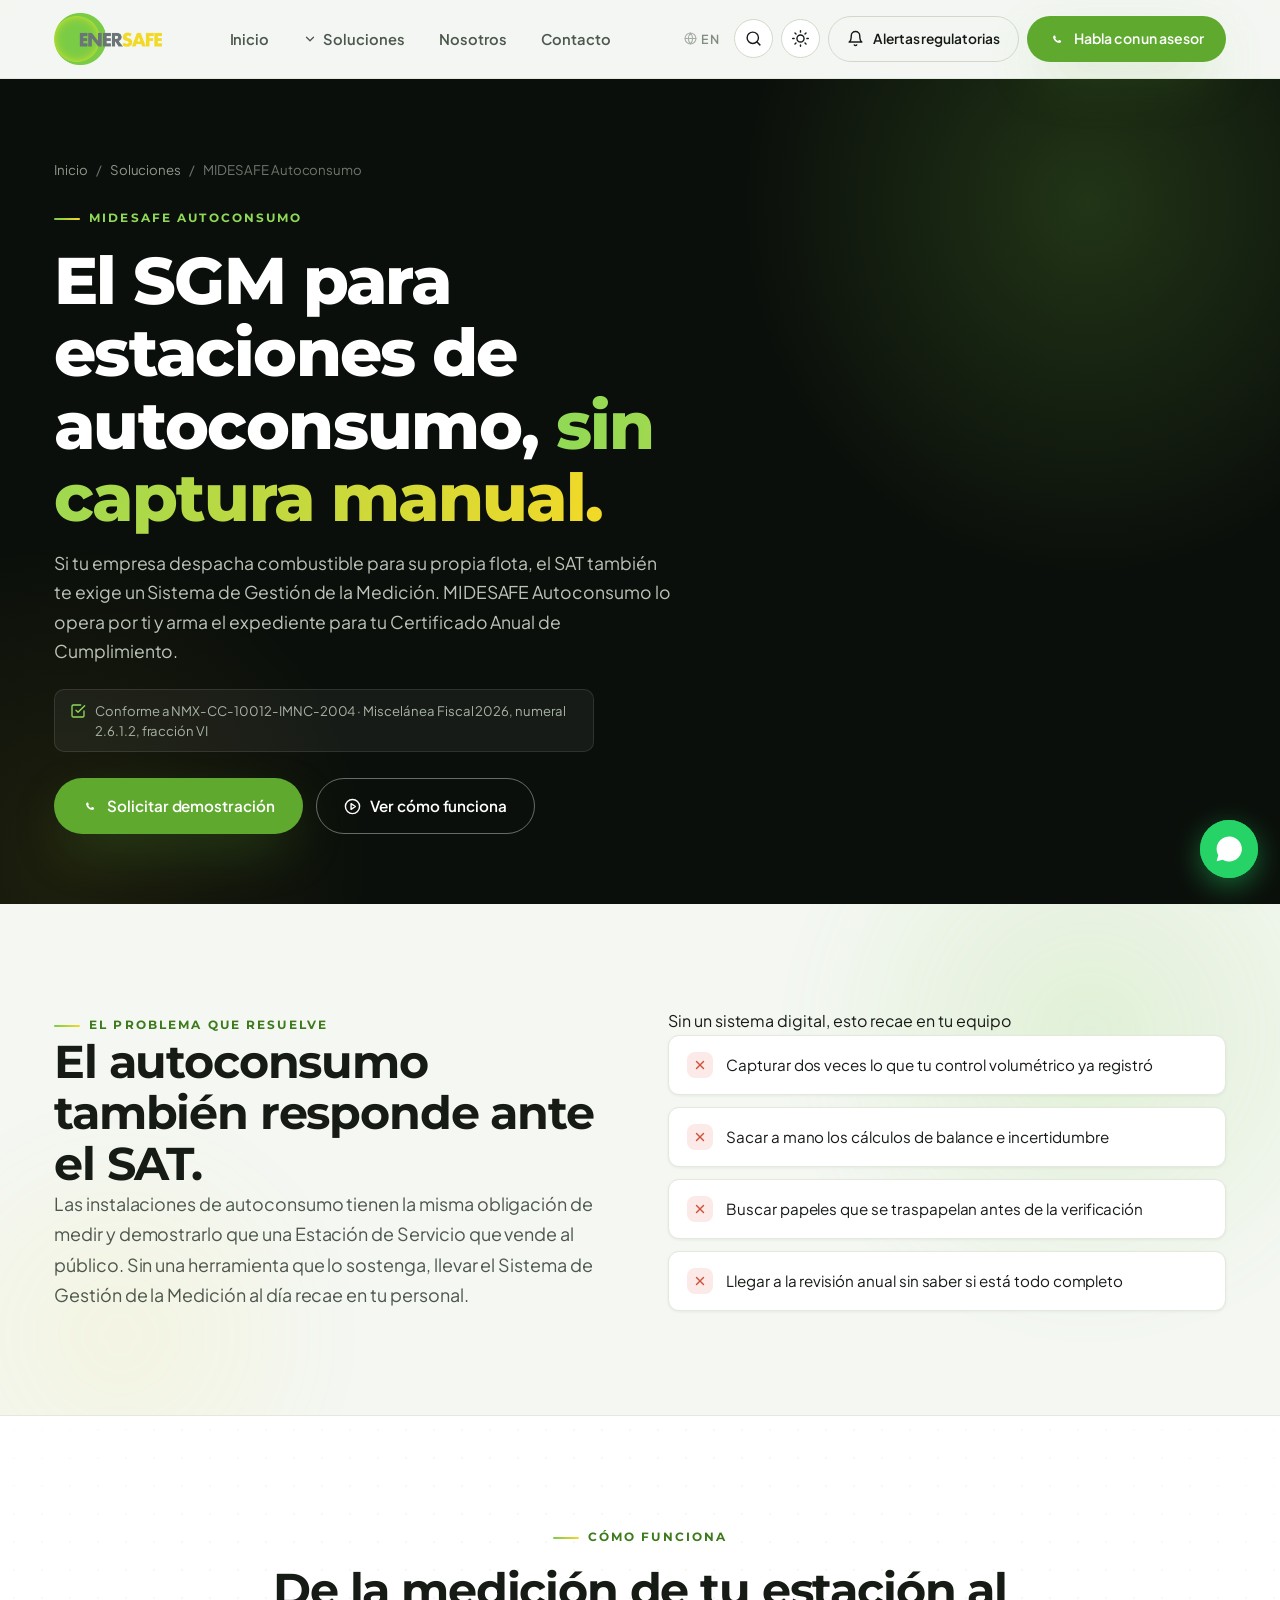
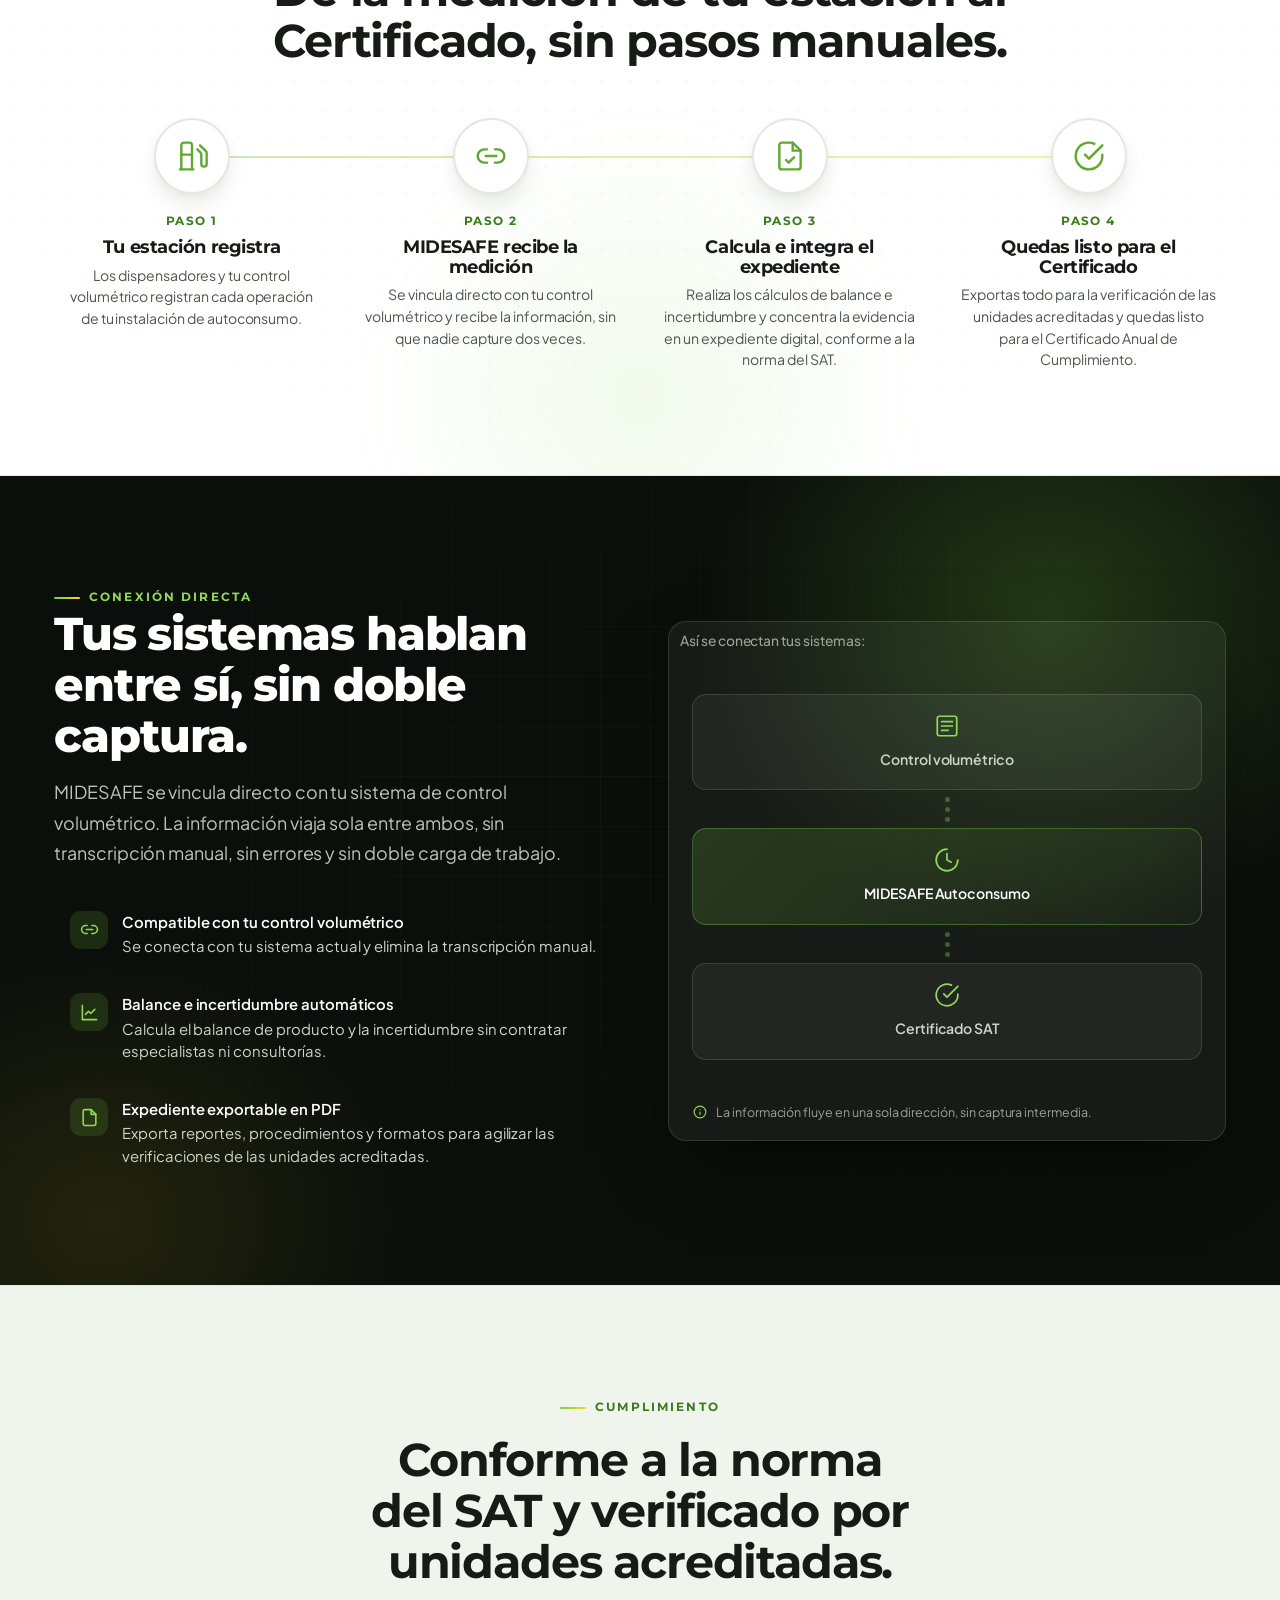
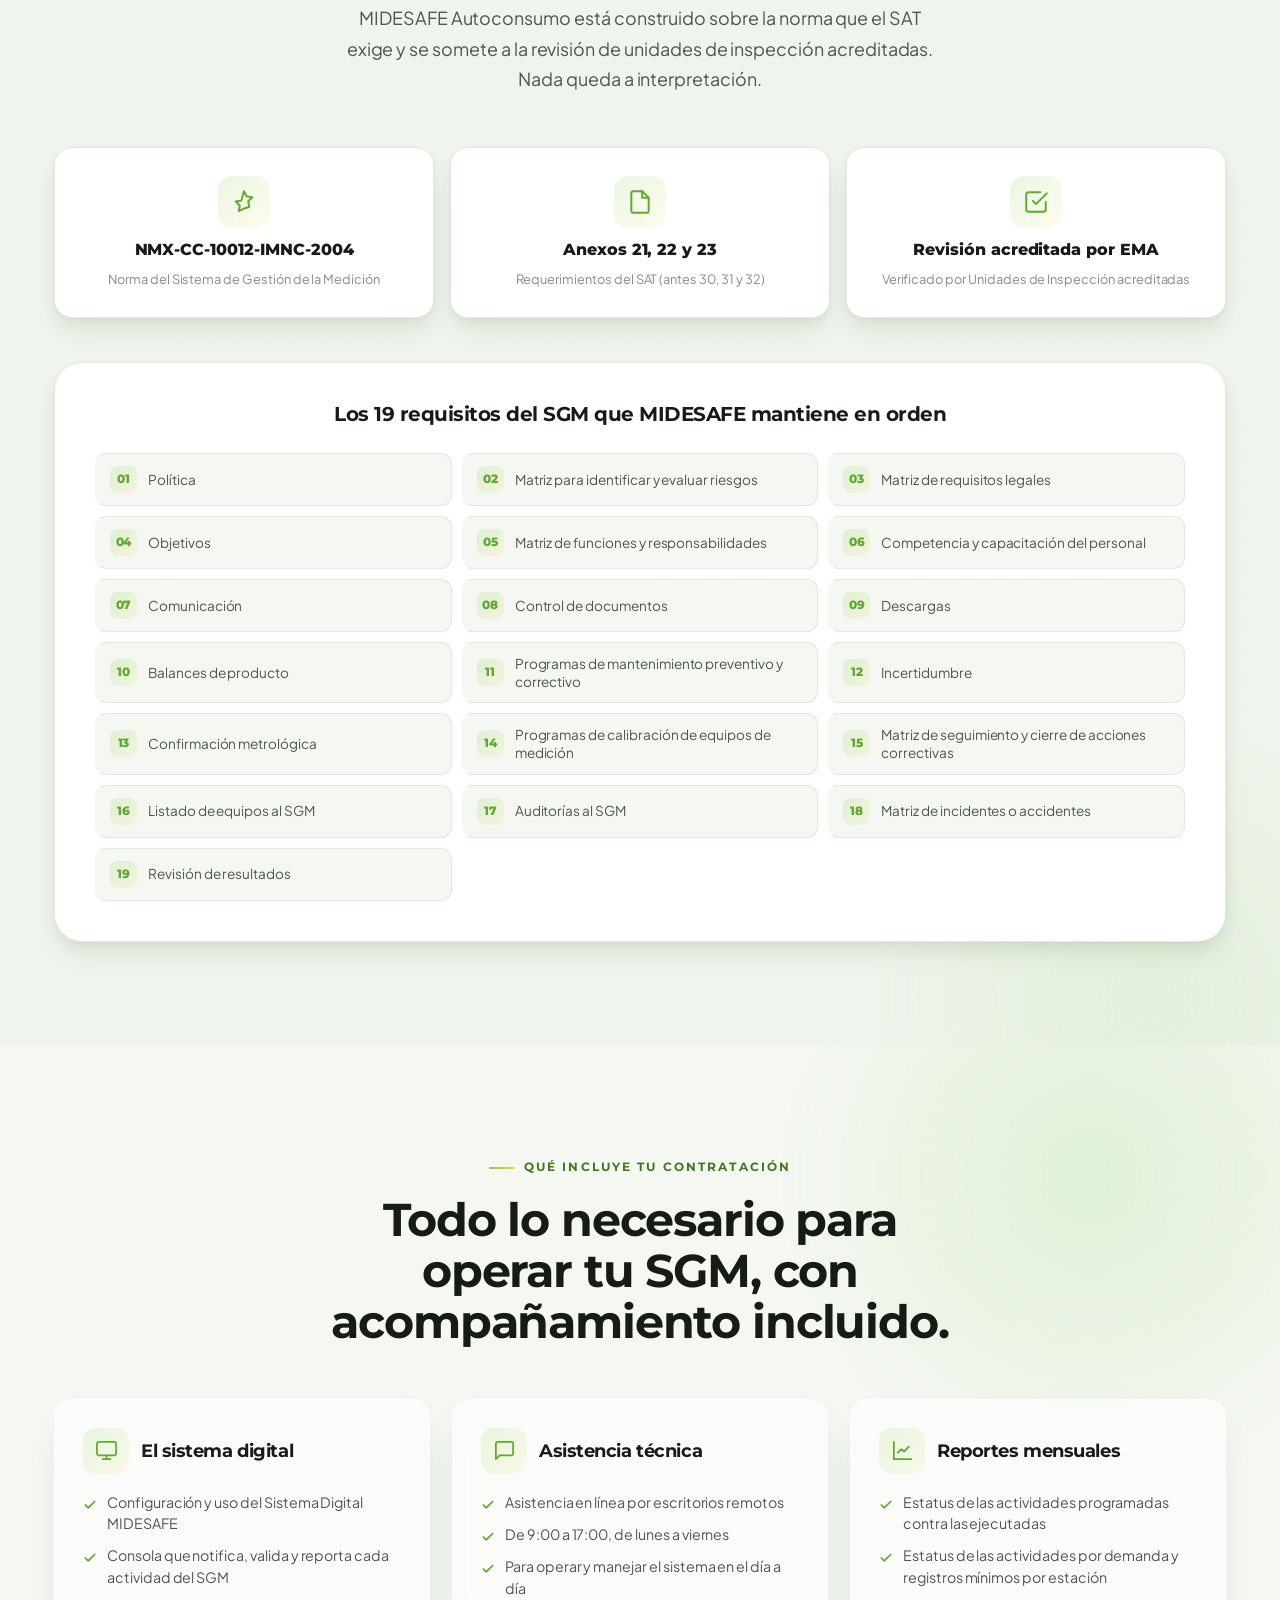
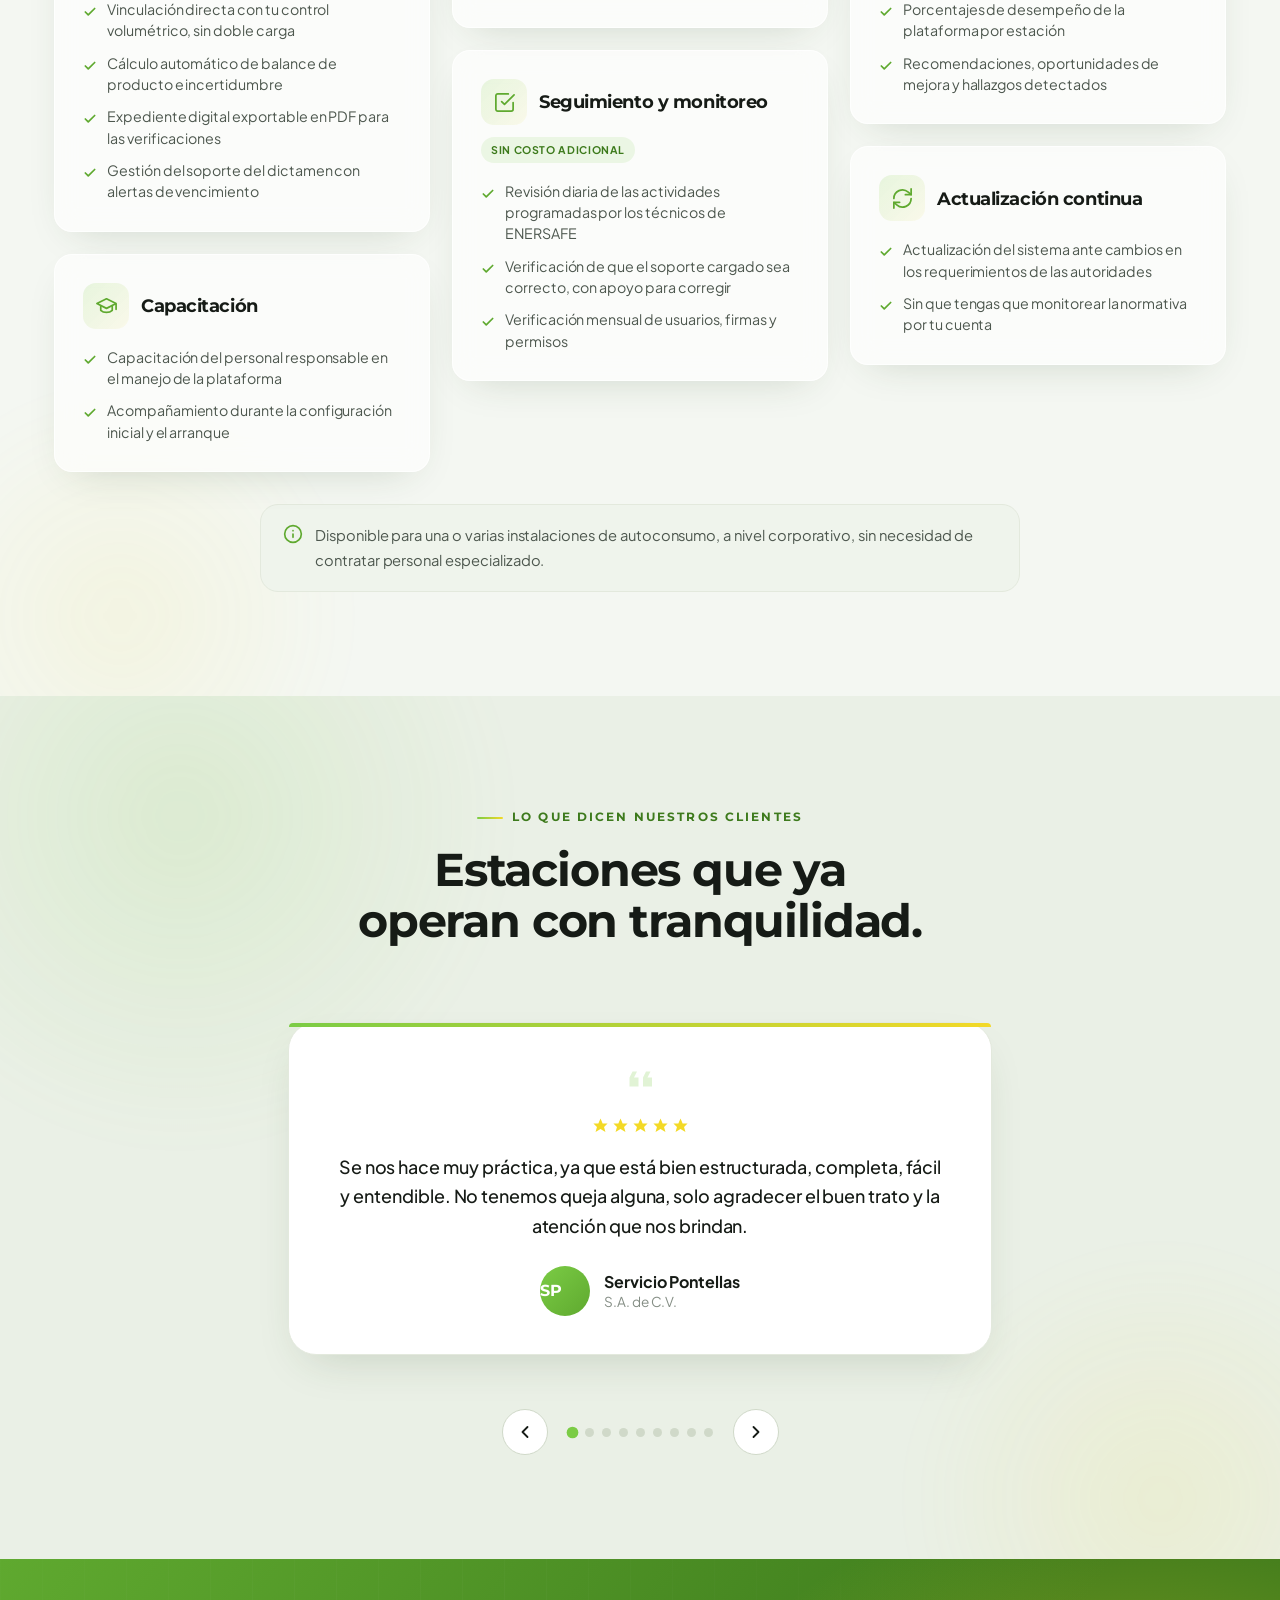
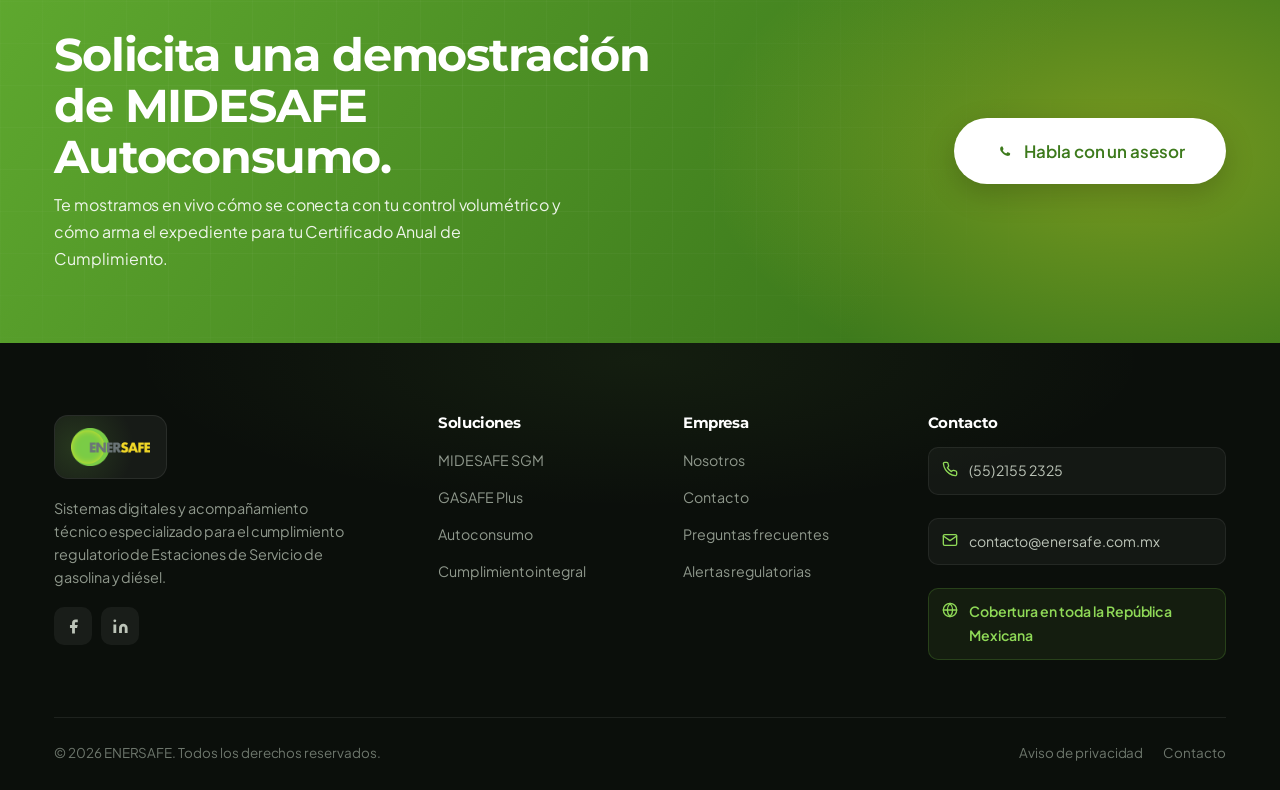
==== autoconsumo.html @ 81a832fa "Add files via upload" ====
<!DOCTYPE html>
<html lang="es">
<head>
<meta charset="UTF-8">
<meta name="viewport" content="width=device-width, initial-scale=1.0">
<title>MIDESAFE Autoconsumo — SGM para instalaciones de autoconsumo | ENERSAFE</title>
<meta name="description" content="MIDESAFE Autoconsumo es el Sistema de Gestión de la Medición para instalaciones de autoconsumo, conforme a NMX-CC-10012-IMNC-2004 y a la Miscelánea Fiscal 2026, numeral 2.6.1.2, fracción VI. Se conecta con tu control volumétrico y arma el expediente para tu Certificado Anual de Cumplimiento.">
<link rel="canonical" href="https://enersafe.com.mx/autoconsumo.html">
<link rel="icon" href="favicon.png" type="image/png">
<meta property="og:type" content="website">
<meta property="og:url" content="https://enersafe.com.mx/autoconsumo.html">
<meta property="og:title" content="MIDESAFE Autoconsumo — SGM para instalaciones de autoconsumo | ENERSAFE">
<meta property="og:description" content="Sistema de Gestión de la Medición para instalaciones de autoconsumo conforme a NMX-CC-10012-IMNC-2004 y Miscelánea Fiscal 2026, numeral 2.6.1.2, fracción VI.">
<meta property="og:image" content="https://enersafe.com.mx/assets/og/enersafe-og.jpg">
<meta property="og:image:width" content="1200">
<meta property="og:image:height" content="630">
<meta property="og:locale" content="es_MX">
<meta property="og:site_name" content="ENERSAFE">
<meta name="twitter:card" content="summary_large_image">
<meta name="twitter:title" content="MIDESAFE Autoconsumo — SGM para instalaciones de autoconsumo | ENERSAFE">
<meta name="twitter:description" content="Sistema de Gestión de la Medición para instalaciones de autoconsumo conforme a NMX-CC-10012-IMNC-2004 y Miscelánea Fiscal 2026, numeral 2.6.1.2, fracción VI.">
<meta name="twitter:image" content="https://enersafe.com.mx/assets/og/enersafe-og.jpg">
<script type="application/ld+json">
{"@context":"https://schema.org","@graph":[{"@type":"Organization","@id":"https://enersafe.com.mx/#organization","name":"ENERSAFE","url":"https://enersafe.com.mx"},{"@type":"WebPage","@id":"https://enersafe.com.mx/autoconsumo.html","url":"https://enersafe.com.mx/autoconsumo.html","name":"MIDESAFE Autoconsumo — SGM para instalaciones de autoconsumo | ENERSAFE","isPartOf":{"@id":"https://enersafe.com.mx/#website"}}]}
</script>

<link rel="preconnect" href="https://fonts.googleapis.com">
<link rel="preconnect" href="https://fonts.gstatic.com" crossorigin>
<link href="https://fonts.googleapis.com/css2?family=Plus+Jakarta+Sans:wght@400;500;600;700;800&family=Montserrat:wght@600;700;800&display=swap" rel="stylesheet">
<link rel="stylesheet" href="css/styles.css">
</head>
<body>

<div class="scroll-progress" id="scrollProgress"></div>
<header id="siteHeader">
  <nav class="nav">
    <a href="index.html" class="brand" aria-label="ENERSAFE inicio"><img src="assets/enersafe-logo.png" alt="ENERSAFE"></a>

    <div class="nav-links">
      <a href="index.html" data-es="Inicio" data-en="Home">Inicio</a>

      <div class="nav-drop" id="navDrop">
        <button onclick="toggleDrop(event)" data-es="Soluciones" data-en="Solutions">Soluciones
          <svg viewBox="0 0 24 24" fill="none" stroke="currentColor" stroke-width="2.2" stroke-linecap="round" stroke-linejoin="round"><polyline points="6 9 12 15 18 9"/></svg>
        </button>
        <div class="drop-menu">
          <a class="drop-item" href="midesafe-sgm.html">
            <span class="di-ic"><svg viewBox="0 0 24 24" fill="none" stroke="currentColor" stroke-width="2" stroke-linecap="round" stroke-linejoin="round"><path d="M3 3v18h18"/><path d="M18.7 8l-5.1 5.2-2.8-2.7L7 14.3"/></svg></span>
            <span class="di-tx"><span class="di-t">MIDESAFE SGM</span><span class="di-d" data-es="Sistema de Gestión de la Medición · SAT" data-en="Measurement Management System · SAT">Sistema de Gestión de la Medición · SAT</span></span>
          </a>
          <a class="drop-item" href="gasafe-plus.html">
            <span class="di-ic"><svg viewBox="0 0 24 24" fill="none" stroke="currentColor" stroke-width="2" stroke-linecap="round" stroke-linejoin="round"><path d="M12 2l8 4v6c0 5-3.5 8-8 10-4.5-2-8-5-8-10V6l8-4z"/><path d="M9 12l2 2 4-4"/></svg></span>
            <span class="di-tx"><span class="di-t">GASAFE Plus</span><span class="di-d" data-es="SASISOPA y NOM-005 · ASEA" data-en="SASISOPA & NOM-005 · ASEA">SASISOPA y NOM-005 · ASEA</span></span>
          </a>
          <a class="drop-item" href="autoconsumo.html">
            <span class="di-ic"><svg viewBox="0 0 24 24" fill="none" stroke="currentColor" stroke-width="2" stroke-linecap="round" stroke-linejoin="round"><path d="M14 16V4a2 2 0 0 0-2-2H4a2 2 0 0 0-2 2v11a1 1 0 0 0 1 1h2"/><path d="M14 9h4l4 4v3a1 1 0 0 1-1 1h-1"/><circle cx="7.5" cy="17.5" r="2.5"/><circle cx="17.5" cy="17.5" r="2.5"/></svg></span>
            <span class="di-tx"><span class="di-t" data-es="Autoconsumo" data-en="Self-consumption">Autoconsumo</span><span class="di-d" data-es="Gestión de la medición para autoconsumo" data-en="Measurement management for self-consumption">Gestión de la medición para autoconsumo</span></span>
          </a>
          <div class="drop-sep"></div>
          <a class="drop-item" href="servicios.html">
            <span class="di-ic"><svg viewBox="0 0 24 24" fill="none" stroke="currentColor" stroke-width="2" stroke-linecap="round" stroke-linejoin="round"><path d="M14 2H6a2 2 0 0 0-2 2v16a2 2 0 0 0 2 2h12a2 2 0 0 0 2-2V8z"/><polyline points="14 2 14 8 20 8"/><line x1="9" y1="15" x2="15" y2="15"/></svg></span>
            <span class="di-tx"><span class="di-t" data-es="Cumplimiento integral" data-en="Full compliance">Cumplimiento integral</span><span class="di-d" data-es="Auditorías, registros, licencias y trámites" data-en="Audits, registrations, licenses & filings">Auditorías, registros, licencias y trámites</span></span>
          </a>
        </div>
      </div>

      <a href="nosotros.html" data-es="Nosotros" data-en="About">Nosotros</a>
      <a href="contacto.html" data-es="Contacto" data-en="Contact">Contacto</a>
    </div>

    <div class="nav-tools">
      <button class="lang-link" onclick="toggleLang()" aria-label="Language / Idioma"><svg viewBox="0 0 24 24" fill="none" stroke="currentColor" stroke-width="2" stroke-linecap="round" stroke-linejoin="round"><circle cx="12" cy="12" r="10"/><line x1="2" y1="12" x2="22" y2="12"/><path d="M12 2a15.3 15.3 0 0 1 4 10 15.3 15.3 0 0 1-4 10 15.3 15.3 0 0 1-4-10 15.3 15.3 0 0 1 4-10z"/></svg><span class="lang-code">EN</span></button>
      <button class="icon-btn" onclick="openSearch()" aria-label="Buscar">
        <svg viewBox="0 0 24 24" fill="none" stroke="currentColor" stroke-width="2" stroke-linecap="round" stroke-linejoin="round"><circle cx="11" cy="11" r="8"/><line x1="21" y1="21" x2="16.65" y2="16.65"/></svg>
      </button>
      <button class="icon-btn" onclick="toggleTheme()" aria-label="Tema">
        <svg class="ic-sun" viewBox="0 0 24 24" fill="none" stroke="currentColor" stroke-width="2" stroke-linecap="round" stroke-linejoin="round"><circle cx="12" cy="12" r="5"/><line x1="12" y1="1" x2="12" y2="3"/><line x1="12" y1="21" x2="12" y2="23"/><line x1="4.22" y1="4.22" x2="5.64" y2="5.64"/><line x1="18.36" y1="18.36" x2="19.78" y2="19.78"/><line x1="1" y1="12" x2="3" y2="12"/><line x1="21" y1="12" x2="23" y2="12"/><line x1="4.22" y1="19.78" x2="5.64" y2="18.36"/><line x1="18.36" y1="5.64" x2="19.78" y2="4.22"/></svg>
        <svg class="ic-moon" style="display:none" viewBox="0 0 24 24" fill="none" stroke="currentColor" stroke-width="2" stroke-linecap="round" stroke-linejoin="round"><path d="M21 12.79A9 9 0 1 1 11.21 3 7 7 0 0 0 21 12.79z"/></svg>
      </button>
      <a href="#alertas" class="btn btn-secondary nav-alerts" data-es="Alertas regulatorias" data-en="Regulatory alerts"><svg viewBox="0 0 24 24" fill="none" stroke="currentColor" stroke-width="2" stroke-linecap="round" stroke-linejoin="round"><path d="M18 8A6 6 0 0 0 6 8c0 7-3 9-3 9h18s-3-2-3-9"/><path d="M13.73 21a2 2 0 0 1-3.46 0"/></svg> Alertas regulatorias</a>
      <a href="https://wa.me/525610360614" target="_blank" rel="noopener" class="btn btn-primary nav-cta" data-es="Habla con un asesor" data-en="Talk to an advisor"><svg viewBox="0 0 24 24" fill="currentColor" style="width:16px;height:16px"><path d="M17.5 14.4c-.3-.1-1.7-.8-2-.9-.3-.1-.5-.1-.7.1-.2.3-.7.9-.9 1.1-.2.2-.3.2-.6.1-.3-.1-1.2-.5-2.3-1.4-.9-.8-1.4-1.7-1.6-2-.2-.3 0-.5.1-.6.1-.1.3-.3.4-.5.1-.2.2-.3.3-.5.1-.2 0-.4 0-.5-.1-.1-.7-1.6-.9-2.2-.2-.6-.5-.5-.7-.5h-.6c-.2 0-.5.1-.8.4-.3.3-1 1-1 2.5s1.1 2.9 1.2 3.1c.1.2 2.1 3.2 5.1 4.5.7.3 1.3.5 1.7.6.7.2 1.4.2 1.9.1.6-.1 1.7-.7 1.9-1.4.2-.7.2-1.3.2-1.4-.1-.1-.3-.2-.6-.3z"/></svg> Habla con un asesor</a>
      <button class="nav-toggle" onclick="toggleMobileNav()" aria-label="Menú"><span></span><span></span><span></span></button>
    </div>
  </nav>

  <div class="mobile-nav">
    <a href="index.html" data-es="Inicio" data-en="Home">Inicio</a>
    <a href="midesafe-sgm.html" class="sub">MIDESAFE SGM</a>
    <a href="gasafe-plus.html" class="sub">GASAFE Plus</a>
    <a href="autoconsumo.html" class="sub" data-es="Autoconsumo" data-en="Self-consumption">Autoconsumo</a>
    <a href="servicios.html" class="sub" data-es="Cumplimiento integral" data-en="Full compliance">Cumplimiento integral</a>
    <a href="nosotros.html" data-es="Nosotros" data-en="About">Nosotros</a>
    <a href="contacto.html" data-es="Contacto" data-en="Contact">Contacto</a>
    <a href="https://wa.me/525610360614" target="_blank" rel="noopener" data-es="Habla con un asesor" data-en="Talk to an advisor">Habla con un asesor</a>
  </div>
</header>

<div class="search-overlay" id="searchOverlay">
  <div class="search-box">
    <div class="search-input-row">
      <svg viewBox="0 0 24 24" fill="none" stroke="currentColor" stroke-width="2" stroke-linecap="round" stroke-linejoin="round"><circle cx="11" cy="11" r="8"/><line x1="21" y1="21" x2="16.65" y2="16.65"/></svg>
      <input type="text" id="searchInput" placeholder="Buscar ASEA, SAT, SASISOPA, dictamen, COA..." autocomplete="off">
      <button class="search-close" onclick="closeSearch()" aria-label="Cerrar">&times;</button>
    </div>
    <div class="search-results" id="searchResults"></div>
  </div>
</div>



<!-- ============================ ENCABEZADO DE PÁGINA ============================ -->
<section class="page-hero">
  <div class="ph-mesh"></div>
  <div class="wrap">
    <div class="crumbs">
      <a href="index.html" data-es="Inicio" data-en="Home">Inicio</a> <span>/</span>
      <a href="servicios.html" data-es="Soluciones" data-en="Solutions">Soluciones</a> <span>/</span>
      <span>MIDESAFE Autoconsumo</span>
    </div>
    <span class="eyebrow light">MIDESAFE Autoconsumo</span>
    <h1 data-es="El SGM para estaciones de autoconsumo, <span class='hl'>sin captura manual.</span>" data-en="The SGM for self-consumption stations, <span class='hl'>without manual entry.</span>">El SGM para estaciones de autoconsumo, <span class="hl">sin captura manual.</span></h1>
    <p data-es="Si tu empresa despacha combustible para su propia flota, el SAT también te exige un Sistema de Gestión de la Medición. MIDESAFE Autoconsumo lo opera por ti y arma el expediente para tu Certificado Anual de Cumplimiento." data-en="If your company dispenses fuel for its own fleet, the SAT also requires a Measurement Management System. MIDESAFE Autoconsumo runs it for you and builds the file for your Annual Compliance Certificate.">Si tu empresa despacha combustible para su propia flota, el SAT también te exige un Sistema de Gestión de la Medición. MIDESAFE Autoconsumo lo opera por ti y arma el expediente para tu Certificado Anual de Cumplimiento.</p>
    <div class="ph-norm"><svg viewBox="0 0 24 24" fill="none" stroke="currentColor" stroke-width="2" stroke-linecap="round" stroke-linejoin="round"><path d="M9 11l3 3L22 4"/><path d="M21 12v7a2 2 0 0 1-2 2H5a2 2 0 0 1-2-2V5a2 2 0 0 1 2-2h11"/></svg> <span data-es="Conforme a NMX-CC-10012-IMNC-2004 · Miscelánea Fiscal 2026, numeral 2.6.1.2, fracción VI" data-en="Compliant with NMX-CC-10012-IMNC-2004 · 2026 Tax Miscellany, item 2.6.1.2, section VI">Conforme a NMX-CC-10012-IMNC-2004 · Miscelánea Fiscal 2026, numeral 2.6.1.2, fracción VI</span></div>
    <div class="ph-actions">
      <a href="https://wa.me/525610360614" target="_blank" rel="noopener" class="btn btn-primary" data-es="Solicitar demostración" data-en="Request a demo"><svg viewBox="0 0 24 24" fill="currentColor" style="width:16px;height:16px"><path d="M17.5 14.4c-.3-.1-1.7-.8-2-.9-.3-.1-.5-.1-.7.1-.2.3-.7.9-.9 1.1-.2.2-.3.2-.6.1-.3-.1-1.2-.5-2.3-1.4-.9-.8-1.4-1.7-1.6-2-.2-.3 0-.5.1-.6.1-.1.3-.3.4-.5.1-.2.2-.3.3-.5.1-.2 0-.4 0-.5-.1-.1-.7-1.6-.9-2.2-.2-.6-.5-.5-.7-.5h-.6c-.2 0-.5.1-.8.4-.3.3-1 1-1 2.5s1.1 2.9 1.2 3.1c.1.2 2.1 3.2 5.1 4.5.7.3 1.3.5 1.7.6.7.2 1.4.2 1.9.1.6-.1 1.7-.7 1.9-1.4.2-.7.2-1.3.2-1.4-.1-.1-.3-.2-.6-.3z"/></svg> Solicitar demostración</a>
      <a href="#como" class="btn btn-secondary" data-es="Ver cómo funciona" data-en="See how it works"><svg viewBox="0 0 24 24" fill="none" stroke="currentColor" stroke-width="2" stroke-linecap="round" stroke-linejoin="round"><circle cx="12" cy="12" r="10"/><polygon points="10 8 16 12 10 16 10 8"/></svg> Ver cómo funciona</a>
    </div>
  </div>
</section>

<!-- ============================ EL PROBLEMA QUE RESUELVE ============================ -->
<section class="section sols">
  <div class="wrap">
    <div class="prob-layout">
      <div class="reveal-l">
        <span class="eyebrow" data-es="El problema que resuelve" data-en="The problem it solves">El problema que resuelve</span>
        <h2 data-es="El autoconsumo también responde ante el SAT." data-en="Self-consumption also answers to the SAT.">El autoconsumo también responde ante el SAT.</h2>
        <p class="lead" data-es="Las instalaciones de autoconsumo tienen la misma obligación de medir y demostrarlo que una Estación de Servicio que vende al público. Sin una herramienta que lo sostenga, llevar el Sistema de Gestión de la Medición al día recae en tu personal." data-en="Self-consumption facilities have the same obligation to measure and prove it as a station selling to the public. Without a tool to sustain it, keeping the Measurement Management System up to date falls on your staff.">Las instalaciones de autoconsumo tienen la misma obligación de medir y demostrarlo que una Estación de Servicio que vende al público. Sin una herramienta que lo sostenga, llevar el Sistema de Gestión de la Medición al día recae en tu personal.</p>
      </div>
      <div class="reveal-r" data-delay="1">
        <span class="prob-label" data-es="Sin un sistema digital, esto recae en tu equipo" data-en="Without a digital system, this falls on your team">Sin un sistema digital, esto recae en tu equipo</span>
        <div class="prob-list">
          <div class="prob-item"><span class="pi-x"><svg viewBox="0 0 24 24" fill="none" stroke="currentColor" stroke-width="2.4" stroke-linecap="round" stroke-linejoin="round"><line x1="18" y1="6" x2="6" y2="18"/><line x1="6" y1="6" x2="18" y2="18"/></svg></span><span data-es="Capturar dos veces lo que tu control volumétrico ya registró" data-en="Entering twice what your volumetric control already recorded">Capturar dos veces lo que tu control volumétrico ya registró</span></div>
          <div class="prob-item"><span class="pi-x"><svg viewBox="0 0 24 24" fill="none" stroke="currentColor" stroke-width="2.4" stroke-linecap="round" stroke-linejoin="round"><line x1="18" y1="6" x2="6" y2="18"/><line x1="6" y1="6" x2="18" y2="18"/></svg></span><span data-es="Sacar a mano los cálculos de balance e incertidumbre" data-en="Doing balance and uncertainty calculations by hand">Sacar a mano los cálculos de balance e incertidumbre</span></div>
          <div class="prob-item"><span class="pi-x"><svg viewBox="0 0 24 24" fill="none" stroke="currentColor" stroke-width="2.4" stroke-linecap="round" stroke-linejoin="round"><line x1="18" y1="6" x2="6" y2="18"/><line x1="6" y1="6" x2="18" y2="18"/></svg></span><span data-es="Buscar papeles que se traspapelan antes de la verificación" data-en="Hunting for papers that get misplaced before inspection">Buscar papeles que se traspapelan antes de la verificación</span></div>
          <div class="prob-item"><span class="pi-x"><svg viewBox="0 0 24 24" fill="none" stroke="currentColor" stroke-width="2.4" stroke-linecap="round" stroke-linejoin="round"><line x1="18" y1="6" x2="6" y2="18"/><line x1="6" y1="6" x2="18" y2="18"/></svg></span><span data-es="Llegar a la revisión anual sin saber si está todo completo" data-en="Reaching the annual review unsure if everything is complete">Llegar a la revisión anual sin saber si está todo completo</span></div>
        </div>
      </div>
    </div>
  </div>
</section>

<!-- ============================ CÓMO FUNCIONA (flujo de 4 pasos) ============================ -->
<section class="section how" id="como">
  <div class="wrap">
    <div class="section-head center reveal">
      <span class="eyebrow" data-es="Cómo funciona" data-en="How it works">Cómo funciona</span>
      <h2 data-es="De la medición de tu estación al Certificado, sin pasos manuales." data-en="From your station's measurement to the Certificate, with no manual steps.">De la medición de tu estación al Certificado, sin pasos manuales.</h2>
    </div>
    <div class="flow">
      <div class="flow-line"></div>
      <div class="flow-step reveal">
        <div class="fs-ic"><svg viewBox="0 0 24 24" fill="none" stroke="currentColor" stroke-width="1.8" stroke-linecap="round" stroke-linejoin="round"><line x1="3" y1="22" x2="13" y2="22"/><path d="M4 22V4a2 2 0 0 1 2-2h4a2 2 0 0 1 2 2v18"/><path d="M4 11h8"/><path d="M16 7l2.29 2.29A2 2 0 0 1 19 10.7V18a2 2 0 0 0 4 0V9.83a2 2 0 0 0-.59-1.42L18 4"/></svg></div>
        <span class="fs-step" data-es="Paso 1" data-en="Step 1">Paso 1</span>
        <h3 data-es="Tu estación registra" data-en="Your station records">Tu estación registra</h3>
        <p data-es="Los dispensadores y tu control volumétrico registran cada operación de tu instalación de autoconsumo." data-en="Your dispensers and volumetric control register every operation at your self-consumption facility.">Los dispensadores y tu control volumétrico registran cada operación de tu instalación de autoconsumo.</p>
      </div>
      <div class="flow-step reveal" data-delay="1">
        <div class="fs-ic"><svg viewBox="0 0 24 24" fill="none" stroke="currentColor" stroke-width="1.8" stroke-linecap="round" stroke-linejoin="round"><path d="M9 17H7A5 5 0 0 1 7 7h2"/><path d="M15 7h2a5 5 0 0 1 0 10h-2"/><line x1="8" y1="12" x2="16" y2="12"/></svg></div>
        <span class="fs-step" data-es="Paso 2" data-en="Step 2">Paso 2</span>
        <h3 data-es="MIDESAFE recibe la medición" data-en="MIDESAFE receives the data">MIDESAFE recibe la medición</h3>
        <p data-es="Se vincula directo con tu control volumétrico y recibe la información, sin que nadie capture dos veces." data-en="It links directly with your volumetric control and receives the information, with no one entering data twice.">Se vincula directo con tu control volumétrico y recibe la información, sin que nadie capture dos veces.</p>
      </div>
      <div class="flow-step reveal" data-delay="2">
        <div class="fs-ic"><svg viewBox="0 0 24 24" fill="none" stroke="currentColor" stroke-width="1.8" stroke-linecap="round" stroke-linejoin="round"><path d="M14 2H6a2 2 0 0 0-2 2v16a2 2 0 0 0 2 2h12a2 2 0 0 0 2-2V8z"/><polyline points="14 2 14 8 20 8"/><path d="M9 15l2 2 4-4"/></svg></div>
        <span class="fs-step" data-es="Paso 3" data-en="Step 3">Paso 3</span>
        <h3 data-es="Calcula e integra el expediente" data-en="It calculates and builds the digital file">Calcula e integra el expediente</h3>
        <p data-es="Realiza los cálculos de balance e incertidumbre y concentra la evidencia en un expediente digital, conforme a la norma del SAT." data-en="It runs the balance and uncertainty calculations and concentrates the evidence in a digital file, per the SAT standard.">Realiza los cálculos de balance e incertidumbre y concentra la evidencia en un expediente digital, conforme a la norma del SAT.</p>
      </div>
      <div class="flow-step reveal" data-delay="3">
        <div class="fs-ic"><svg viewBox="0 0 24 24" fill="none" stroke="currentColor" stroke-width="1.8" stroke-linecap="round" stroke-linejoin="round"><path d="M22 11.08V12a10 10 0 1 1-5.93-9.14"/><polyline points="22 4 12 14.01 9 11.01"/></svg></div>
        <span class="fs-step" data-es="Paso 4" data-en="Step 4">Paso 4</span>
        <h3 data-es="Quedas listo para el Certificado" data-en="You're ready for the Certificate">Quedas listo para el Certificado</h3>
        <p data-es="Exportas todo para la verificación de las unidades acreditadas y quedas listo para el Certificado Anual de Cumplimiento." data-en="You export everything for the accredited units' inspection and are ready for the Annual Compliance Certificate.">Exportas todo para la verificación de las unidades acreditadas y quedas listo para el Certificado Anual de Cumplimiento.</p>
      </div>
    </div>
  </div>
</section>

<!-- ============================ CONEXIÓN CON CONTROL VOLUMÉTRICO ============================ -->
<section class="spec">
  <div class="spec-mesh"></div>
  <div class="spec-grid-bg"></div>
  <div class="wrap">
    <div class="spec-inner">
      <div class="reveal-l">
        <span class="eyebrow light" data-es="Conexión directa" data-en="Direct connection">Conexión directa</span>
        <h2 data-es="Tus sistemas hablan entre sí, sin doble captura." data-en="Your systems talk to each other, without double entry.">Tus sistemas hablan entre sí, sin doble captura.</h2>
        <p class="lead" data-es="MIDESAFE se vincula directo con tu sistema de control volumétrico. La información viaja sola entre ambos, sin transcripción manual, sin errores y sin doble carga de trabajo." data-en="MIDESAFE links directly with your volumetric control system. Information moves between the two on its own, with no manual transcription, no errors and no duplicate work.">MIDESAFE se vincula directo con tu sistema de control volumétrico. La información viaja sola entre ambos, sin transcripción manual, sin errores y sin doble carga de trabajo.</p>
        <div class="spec-list">
          <div class="spec-item"><span class="ic"><svg viewBox="0 0 24 24" fill="none" stroke="currentColor" stroke-width="2" stroke-linecap="round" stroke-linejoin="round"><path d="M9 17H7A5 5 0 0 1 7 7h2"/><path d="M15 7h2a5 5 0 0 1 0 10h-2"/><line x1="8" y1="12" x2="16" y2="12"/></svg></span><span class="tx"><b data-es="Compatible con tu control volumétrico" data-en="Compatible with your volumetric control">Compatible con tu control volumétrico</b><span data-es="Se conecta con tu sistema actual y elimina la transcripción manual." data-en="It connects with your current system and removes manual transcription.">Se conecta con tu sistema actual y elimina la transcripción manual.</span></span></div>
          <div class="spec-item"><span class="ic"><svg viewBox="0 0 24 24" fill="none" stroke="currentColor" stroke-width="2" stroke-linecap="round" stroke-linejoin="round"><path d="M3 3v18h18"/><path d="M18.7 8l-5.1 5.2-2.8-2.7L7 14.3"/></svg></span><span class="tx"><b data-es="Balance e incertidumbre automáticos" data-en="Automatic balance and uncertainty">Balance e incertidumbre automáticos</b><span data-es="Calcula el balance de producto y la incertidumbre sin contratar especialistas ni consultorías." data-en="It calculates product balance and uncertainty without hiring specialists or consultancies.">Calcula el balance de producto y la incertidumbre sin contratar especialistas ni consultorías.</span></span></div>
          <div class="spec-item"><span class="ic"><svg viewBox="0 0 24 24" fill="none" stroke="currentColor" stroke-width="2" stroke-linecap="round" stroke-linejoin="round"><path d="M14 2H6a2 2 0 0 0-2 2v16a2 2 0 0 0 2 2h12a2 2 0 0 0 2-2V8z"/><polyline points="14 2 14 8 20 8"/></svg></span><span class="tx"><b data-es="Expediente exportable en PDF" data-en="File exportable to PDF">Expediente exportable en PDF</b><span data-es="Exporta reportes, procedimientos y formatos para agilizar las verificaciones de las unidades acreditadas." data-en="Export reports, procedures and forms to speed up inspections by accredited units.">Exporta reportes, procedimientos y formatos para agilizar las verificaciones de las unidades acreditadas.</span></span></div>
        </div>
      </div>
      <div class="reveal-r" data-delay="1">
        <div class="spec-panel">
          <p class="spec-panel-intro" data-es="Así se conectan tus sistemas:" data-en="This is how your systems connect:">Así se conectan tus sistemas:</p>
          <div class="link-viz">
            <div class="lv-node"><svg viewBox="0 0 24 24" fill="none" stroke="currentColor" stroke-width="1.6" stroke-linecap="round" stroke-linejoin="round"><rect x="3" y="3" width="18" height="18" rx="2"/><path d="M7 8h10M7 12h10M7 16h6"/></svg><span data-es="Control volumétrico" data-en="Volumetric control">Control volumétrico</span></div>
            <div class="lv-flow"><span></span><span></span><span></span></div>
            <div class="lv-node lv-mid"><svg viewBox="0 0 24 24" fill="none" stroke="currentColor" stroke-width="1.6" stroke-linecap="round" stroke-linejoin="round"><path d="M12 2a10 10 0 1 0 10 10"/><path d="M12 6v6l4 2"/></svg><span>MIDESAFE Autoconsumo</span></div>
            <div class="lv-flow"><span></span><span></span><span></span></div>
            <div class="lv-node"><svg viewBox="0 0 24 24" fill="none" stroke="currentColor" stroke-width="1.6" stroke-linecap="round" stroke-linejoin="round"><path d="M22 11.08V12a10 10 0 1 1-5.93-9.14"/><polyline points="22 4 12 14.01 9 11.01"/></svg><span data-es="Certificado SAT" data-en="SAT Certificate">Certificado SAT</span></div>
          </div>
          <div class="sp-foot"><svg viewBox="0 0 24 24" fill="none" stroke="currentColor" stroke-width="2" stroke-linecap="round" stroke-linejoin="round"><circle cx="12" cy="12" r="10"/><path d="M12 16v-4M12 8h.01"/></svg> <span data-es="La información fluye en una sola dirección, sin captura intermedia." data-en="Information flows in a single direction, with no intermediate entry.">La información fluye en una sola dirección, sin captura intermedia.</span></div>
        </div>
      </div>
    </div>
  </div>
</section>

<!-- ============================ CUMPLIMIENTO CONFORME A LA NORMA ============================ -->
<section class="section deps">
  <div class="wrap">
    <div class="section-head center reveal">
      <span class="eyebrow" data-es="Cumplimiento" data-en="Compliance">Cumplimiento</span>
      <h2 data-es="Conforme a la norma del SAT y verificado por unidades acreditadas." data-en="Compliant with the SAT standard and verified by accredited units.">Conforme a la norma del SAT y verificado por unidades acreditadas.</h2>
      <p class="lead" style="margin:0 auto" data-es="MIDESAFE Autoconsumo está construido sobre la norma que el SAT exige y se somete a la revisión de unidades de inspección acreditadas. Nada queda a interpretación." data-en="MIDESAFE Autoconsumo is built on the standard the SAT requires and undergoes review by accredited inspection units. Nothing is left to interpretation.">MIDESAFE Autoconsumo está construido sobre la norma que el SAT exige y se somete a la revisión de unidades de inspección acreditadas. Nada queda a interpretación.</p>
    </div>
    <div class="seals reveal" data-delay="1">
      <div class="seal"><span class="seal-ic"><svg viewBox="0 0 24 24" fill="none" stroke="currentColor" stroke-width="1.8" stroke-linecap="round" stroke-linejoin="round"><path d="M12 2l2.4 4.8 5.3.8-3.8 3.7.9 5.3L12 18l-4.8 2.5.9-5.3-3.8-3.7 5.3-.8z"/></svg></span><span class="seal-t">NMX-CC-10012-IMNC-2004</span><span class="seal-d" data-es="Norma del Sistema de Gestión de la Medición" data-en="Measurement Management System standard">Norma del Sistema de Gestión de la Medición</span></div>
      <div class="seal"><span class="seal-ic"><svg viewBox="0 0 24 24" fill="none" stroke="currentColor" stroke-width="1.8" stroke-linecap="round" stroke-linejoin="round"><path d="M14 2H6a2 2 0 0 0-2 2v16a2 2 0 0 0 2 2h12a2 2 0 0 0 2-2V8z"/><polyline points="14 2 14 8 20 8"/></svg></span><span class="seal-t" data-es="Anexos 21, 22 y 23" data-en="Annexes 21, 22 & 23">Anexos 21, 22 y 23</span><span class="seal-d" data-es="Requerimientos del SAT (antes 30, 31 y 32)" data-en="SAT requirements (formerly 30, 31 & 32)">Requerimientos del SAT (antes 30, 31 y 32)</span></div>
      <div class="seal"><span class="seal-ic"><svg viewBox="0 0 24 24" fill="none" stroke="currentColor" stroke-width="1.8" stroke-linecap="round" stroke-linejoin="round"><path d="M9 11l3 3L22 4"/><path d="M21 12v7a2 2 0 0 1-2 2H5a2 2 0 0 1-2-2V5a2 2 0 0 1 2-2h11"/></svg></span><span class="seal-t" data-es="Revisión acreditada por EMA" data-en="EMA-accredited review">Revisión acreditada por EMA</span><span class="seal-d" data-es="Verificado por Unidades de Inspección acreditadas" data-en="Verified by accredited Inspection Units">Verificado por Unidades de Inspección acreditadas</span></div>
    </div>
    <div class="req-block reveal" data-delay="2">
      <h3 class="req-title" data-es="Los 19 requisitos del SGM que MIDESAFE mantiene en orden" data-en="The 19 SGM requirements MIDESAFE keeps in order">Los 19 requisitos del SGM que MIDESAFE mantiene en orden</h3>
      <div class="req-grid">
        <div class="req"><span class="req-n">01</span><span data-es="Política" data-en="Policy">Política</span></div>
        <div class="req"><span class="req-n">02</span><span data-es="Matriz para identificar y evaluar riesgos" data-en="Risk identification and evaluation matrix">Matriz para identificar y evaluar riesgos</span></div>
        <div class="req"><span class="req-n">03</span><span data-es="Matriz de requisitos legales" data-en="Legal requirements matrix">Matriz de requisitos legales</span></div>
        <div class="req"><span class="req-n">04</span><span data-es="Objetivos" data-en="Objectives">Objetivos</span></div>
        <div class="req"><span class="req-n">05</span><span data-es="Matriz de funciones y responsabilidades" data-en="Roles and responsibilities matrix">Matriz de funciones y responsabilidades</span></div>
        <div class="req"><span class="req-n">06</span><span data-es="Competencia y capacitación del personal" data-en="Staff competence and training">Competencia y capacitación del personal</span></div>
        <div class="req"><span class="req-n">07</span><span data-es="Comunicación" data-en="Communication">Comunicación</span></div>
        <div class="req"><span class="req-n">08</span><span data-es="Control de documentos" data-en="Document control">Control de documentos</span></div>
        <div class="req"><span class="req-n">09</span><span data-es="Descargas" data-en="Deliveries">Descargas</span></div>
        <div class="req"><span class="req-n">10</span><span data-es="Balances de producto" data-en="Product balances">Balances de producto</span></div>
        <div class="req"><span class="req-n">11</span><span data-es="Programas de mantenimiento preventivo y correctivo" data-en="Preventive and corrective maintenance programs">Programas de mantenimiento preventivo y correctivo</span></div>
        <div class="req"><span class="req-n">12</span><span data-es="Incertidumbre" data-en="Uncertainty">Incertidumbre</span></div>
        <div class="req"><span class="req-n">13</span><span data-es="Confirmación metrológica" data-en="Metrological confirmation">Confirmación metrológica</span></div>
        <div class="req"><span class="req-n">14</span><span data-es="Programas de calibración de equipos de medición" data-en="Measuring equipment calibration programs">Programas de calibración de equipos de medición</span></div>
        <div class="req"><span class="req-n">15</span><span data-es="Matriz de seguimiento y cierre de acciones correctivas" data-en="Corrective action tracking and closure matrix">Matriz de seguimiento y cierre de acciones correctivas</span></div>
        <div class="req"><span class="req-n">16</span><span data-es="Listado de equipos al SGM" data-en="SGM equipment list">Listado de equipos al SGM</span></div>
        <div class="req"><span class="req-n">17</span><span data-es="Auditorías al SGM" data-en="SGM audits">Auditorías al SGM</span></div>
        <div class="req"><span class="req-n">18</span><span data-es="Matriz de incidentes o accidentes" data-en="Incident or accident matrix">Matriz de incidentes o accidentes</span></div>
        <div class="req"><span class="req-n">19</span><span data-es="Revisión de resultados" data-en="Results review">Revisión de resultados</span></div>
      </div>
    </div>
  </div>
</section>

<!-- ============================ QUÉ INCLUYE ============================ -->
<section class="section sols">
  <div class="wrap">
    <div class="section-head center reveal">
      <span class="eyebrow" data-es="Qué incluye tu contratación" data-en="What your subscription includes">Qué incluye tu contratación</span>
      <h2 data-es="Todo lo necesario para operar tu SGM, con acompañamiento incluido." data-en="Everything you need to run your SGM, with support included.">Todo lo necesario para operar tu SGM, con acompañamiento incluido.</h2>
    </div>
    <div class="incl-grid">
      <div class="incl-card reveal">
        <div class="incl-h"><span class="incl-ic"><svg viewBox="0 0 24 24" fill="none" stroke="currentColor" stroke-width="1.8" stroke-linecap="round" stroke-linejoin="round"><rect x="2" y="3" width="20" height="14" rx="2"/><line x1="8" y1="21" x2="16" y2="21"/><line x1="12" y1="17" x2="12" y2="21"/></svg></span><h3 data-es="El sistema digital" data-en="The digital system">El sistema digital</h3></div>
        <ul>
          <li data-es="Configuración y uso del Sistema Digital MIDESAFE" data-en="Setup and use of the MIDESAFE Digital System">Configuración y uso del Sistema Digital MIDESAFE</li>
          <li data-es="Consola que notifica, valida y reporta cada actividad del SGM" data-en="Console that notifies, validates and reports every SGM activity">Consola que notifica, valida y reporta cada actividad del SGM</li>
          <li data-es="Vinculación directa con tu control volumétrico, sin doble carga" data-en="Direct link with your volumetric control, no duplicate entry">Vinculación directa con tu control volumétrico, sin doble carga</li>
          <li data-es="Cálculo automático de balance de producto e incertidumbre" data-en="Automatic calculation of product balance and uncertainty">Cálculo automático de balance de producto e incertidumbre</li>
          <li data-es="Expediente digital exportable en PDF para las verificaciones" data-en="Digital file exportable to PDF for inspections">Expediente digital exportable en PDF para las verificaciones</li>
          <li data-es="Gestión del soporte del dictamen con alertas de vencimiento" data-en="Management of dictamen support with expiry alerts">Gestión del soporte del dictamen con alertas de vencimiento</li>
        </ul>
      </div>
      <div class="incl-card reveal" data-delay="1">
        <div class="incl-h"><span class="incl-ic"><svg viewBox="0 0 24 24" fill="none" stroke="currentColor" stroke-width="1.8" stroke-linecap="round" stroke-linejoin="round"><path d="M22 10v6M2 10l10-5 10 5-10 5z"/><path d="M6 12v5c3 3 9 3 12 0v-5"/></svg></span><h3 data-es="Capacitación" data-en="Training">Capacitación</h3></div>
        <ul>
          <li data-es="Capacitación del personal responsable en el manejo de la plataforma" data-en="Training of responsible staff in using the platform">Capacitación del personal responsable en el manejo de la plataforma</li>
          <li data-es="Acompañamiento durante la configuración inicial y el arranque" data-en="Support during initial setup and launch">Acompañamiento durante la configuración inicial y el arranque</li>
        </ul>
      </div>
      <div class="incl-card reveal" data-delay="2">
        <div class="incl-h"><span class="incl-ic"><svg viewBox="0 0 24 24" fill="none" stroke="currentColor" stroke-width="1.8" stroke-linecap="round" stroke-linejoin="round"><path d="M21 15a2 2 0 0 1-2 2H7l-4 4V5a2 2 0 0 1 2-2h14a2 2 0 0 1 2 2z"/></svg></span><h3 data-es="Asistencia técnica" data-en="Technical assistance">Asistencia técnica</h3></div>
        <ul>
          <li data-es="Asistencia en línea por escritorios remotos" data-en="Online assistance via remote desktops">Asistencia en línea por escritorios remotos</li>
          <li data-es="De 9:00 a 17:00, de lunes a viernes" data-en="From 9:00 to 17:00, Monday to Friday">De 9:00 a 17:00, de lunes a viernes</li>
          <li data-es="Para operar y manejar el sistema en el día a día" data-en="To operate and manage the system day to day">Para operar y manejar el sistema en el día a día</li>
        </ul>
      </div>
      <div class="incl-card reveal">
        <div class="incl-h"><span class="incl-ic"><svg viewBox="0 0 24 24" fill="none" stroke="currentColor" stroke-width="1.8" stroke-linecap="round" stroke-linejoin="round"><path d="M9 11l3 3L22 4"/><path d="M21 12v7a2 2 0 0 1-2 2H5a2 2 0 0 1-2-2V5a2 2 0 0 1 2-2h11"/></svg></span><h3 data-es="Seguimiento y monitoreo" data-en="Tracking and monitoring">Seguimiento y monitoreo</h3><span class="incl-tag" data-es="Sin costo adicional" data-en="No extra cost">Sin costo adicional</span></div>
        <ul>
          <li data-es="Revisión diaria de las actividades programadas por los técnicos de ENERSAFE" data-en="Daily review of scheduled activities by ENERSAFE technicians">Revisión diaria de las actividades programadas por los técnicos de ENERSAFE</li>
          <li data-es="Verificación de que el soporte cargado sea correcto, con apoyo para corregir" data-en="Verification that uploaded support is correct, with help to fix it">Verificación de que el soporte cargado sea correcto, con apoyo para corregir</li>
          <li data-es="Verificación mensual de usuarios, firmas y permisos" data-en="Monthly check of users, signatures and permits">Verificación mensual de usuarios, firmas y permisos</li>
        </ul>
      </div>
      <div class="incl-card reveal" data-delay="1">
        <div class="incl-h"><span class="incl-ic"><svg viewBox="0 0 24 24" fill="none" stroke="currentColor" stroke-width="1.8" stroke-linecap="round" stroke-linejoin="round"><path d="M3 3v18h18"/><path d="M18.7 8l-5.1 5.2-2.8-2.7L7 14.3"/></svg></span><h3 data-es="Reportes mensuales" data-en="Monthly reports">Reportes mensuales</h3></div>
        <ul>
          <li data-es="Estatus de las actividades programadas contra las ejecutadas" data-en="Status of scheduled vs executed activities">Estatus de las actividades programadas contra las ejecutadas</li>
          <li data-es="Estatus de las actividades por demanda y registros mínimos por estación" data-en="Status of on-demand activities and minimum records per station">Estatus de las actividades por demanda y registros mínimos por estación</li>
          <li data-es="Porcentajes de desempeño de la plataforma por estación" data-en="Platform performance percentages per station">Porcentajes de desempeño de la plataforma por estación</li>
          <li data-es="Recomendaciones, oportunidades de mejora y hallazgos detectados" data-en="Recommendations, improvement opportunities and findings">Recomendaciones, oportunidades de mejora y hallazgos detectados</li>
        </ul>
      </div>
      <div class="incl-card reveal" data-delay="2">
        <div class="incl-h"><span class="incl-ic"><svg viewBox="0 0 24 24" fill="none" stroke="currentColor" stroke-width="1.8" stroke-linecap="round" stroke-linejoin="round"><path d="M21 2v6h-6"/><path d="M3 12a9 9 0 0 1 15-6.7L21 8"/><path d="M3 22v-6h6"/><path d="M21 12a9 9 0 0 1-15 6.7L3 16"/></svg></span><h3 data-es="Actualización continua" data-en="Continuous updates">Actualización continua</h3></div>
        <ul>
          <li data-es="Actualización del sistema ante cambios en los requerimientos de las autoridades" data-en="System updates when authority requirements change">Actualización del sistema ante cambios en los requerimientos de las autoridades</li>
          <li data-es="Sin que tengas que monitorear la normativa por tu cuenta" data-en="Without you having to monitor the regulation yourself">Sin que tengas que monitorear la normativa por tu cuenta</li>
        </ul>
      </div>
    </div>
    <div class="incl-note reveal">
      <svg viewBox="0 0 24 24" fill="none" stroke="currentColor" stroke-width="2" stroke-linecap="round" stroke-linejoin="round"><circle cx="12" cy="12" r="10"/><path d="M12 16v-4M12 8h.01"/></svg>
      <span data-es="Disponible para una o varias instalaciones de autoconsumo, a nivel corporativo, sin necesidad de contratar personal especializado." data-en="Available for one or several self-consumption facilities, at a corporate level, with no need to hire specialized staff.">Disponible para una o varias instalaciones de autoconsumo, a nivel corporativo, sin necesidad de contratar personal especializado.</span>
    </div>
  </div>
</section>

<!-- ============================ TESTIMONIOS ============================ -->
<section class="section testi">
  <div class="wrap">
    <div class="section-head center reveal">
      <span class="eyebrow" data-es="Lo que dicen nuestros clientes" data-en="What our clients say">Lo que dicen nuestros clientes</span>
      <h2 data-es="Estaciones que ya operan con tranquilidad." data-en="Stations already operating with peace of mind.">Estaciones que ya operan con tranquilidad.</h2>
    </div>
    <div class="testi-carousel reveal">
      <div class="testi-track" id="testiTrack"></div>
      <div class="testi-controls">
        <button class="testi-arrow" onclick="testiPrev()" aria-label="Anterior"><svg viewBox="0 0 24 24" fill="none" stroke="currentColor" stroke-width="2.2" stroke-linecap="round" stroke-linejoin="round"><polyline points="15 18 9 12 15 6"/></svg></button>
        <div class="testi-dots" id="testiDots"></div>
        <button class="testi-arrow" onclick="testiNext()" aria-label="Siguiente"><svg viewBox="0 0 24 24" fill="none" stroke="currentColor" stroke-width="2.2" stroke-linecap="round" stroke-linejoin="round"><polyline points="9 18 15 12 9 6"/></svg></button>
      </div>
    </div>
  </div>
</section>

<!-- ============================ CTA ============================ -->
<section class="cta">
  <div class="wrap">
    <div class="cta-inner">
      <div class="reveal">
        <h2 data-es="Solicita una demostración de MIDESAFE Autoconsumo." data-en="Request a MIDESAFE Autoconsumo demo.">Solicita una demostración de MIDESAFE Autoconsumo.</h2>
        <p data-es="Te mostramos en vivo cómo se conecta con tu control volumétrico y cómo arma el expediente para tu Certificado Anual de Cumplimiento." data-en="We'll show you live how it connects with your volumetric control and builds the file for your Annual Compliance Certificate.">Te mostramos en vivo cómo se conecta con tu control volumétrico y cómo arma el expediente para tu Certificado Anual de Cumplimiento.</p>
      </div>
      <div class="cta-actions reveal" data-delay="1">
        <a href="https://wa.me/525610360614" target="_blank" rel="noopener" class="btn btn-primary btn-xl" data-es="Habla con un asesor" data-en="Talk to an advisor"><svg viewBox="0 0 24 24" fill="currentColor"><path d="M17.5 14.4c-.3-.1-1.7-.8-2-.9-.3-.1-.5-.1-.7.1-.2.3-.7.9-.9 1.1-.2.2-.3.2-.6.1-.3-.1-1.2-.5-2.3-1.4-.9-.8-1.4-1.7-1.6-2-.2-.3 0-.5.1-.6.1-.1.3-.3.4-.5.1-.2.2-.3.3-.5.1-.2 0-.4 0-.5-.1-.1-.7-1.6-.9-2.2-.2-.6-.5-.5-.7-.5h-.6c-.2 0-.5.1-.8.4-.3.3-1 1-1 2.5s1.1 2.9 1.2 3.1c.1.2 2.1 3.2 5.1 4.5.7.3 1.3.5 1.7.6.7.2 1.4.2 1.9.1.6-.1 1.7-.7 1.9-1.4.2-.7.2-1.3.2-1.4-.1-.1-.3-.2-.6-.3z"/></svg> Habla con un asesor</a>
      </div>
    </div>
  </div>
</section>

<footer>
  <div class="footer-glow"></div>
  <div class="wrap">
    <div class="f-grid">
      <div class="f-brand">
        <div class="f-logo"><img src="assets/enersafe-logo.png" alt="ENERSAFE"></div>
        <p data-es="Sistemas digitales y acompañamiento técnico especializado para el cumplimiento regulatorio de Estaciones de Servicio de gasolina y diésel." data-en="Digital systems and specialized technical support for the regulatory compliance of gasoline and diesel service stations.">Sistemas digitales y acompañamiento técnico especializado para el cumplimiento regulatorio de Estaciones de Servicio de gasolina y diésel.</p>
        <div class="f-social">
          <a href="#" aria-label="Facebook"><svg viewBox="0 0 24 24" fill="currentColor"><path d="M18 2h-3a5 5 0 0 0-5 5v3H7v4h3v8h4v-8h3l1-4h-4V7a1 1 0 0 1 1-1h3z"/></svg></a>
          <a href="#" aria-label="LinkedIn"><svg viewBox="0 0 24 24" fill="currentColor"><path d="M16 8a6 6 0 0 1 6 6v7h-4v-7a2 2 0 0 0-4 0v7h-4v-7a6 6 0 0 1 6-6zM2 9h4v12H2zM4 2a2 2 0 1 1 0 4 2 2 0 0 1 0-4z"/></svg></a>
        </div>
      </div>
      <div>
        <h4 data-es="Soluciones" data-en="Solutions">Soluciones</h4>
        <ul>
          <li><a href="midesafe-sgm.html">MIDESAFE SGM</a></li>
          <li><a href="gasafe-plus.html">GASAFE Plus</a></li>
          <li><a href="autoconsumo.html" data-es="Autoconsumo" data-en="Self-consumption">Autoconsumo</a></li>
          <li><a href="servicios.html" data-es="Cumplimiento integral" data-en="Full compliance">Cumplimiento integral</a></li>
        </ul>
      </div>
      <div>
        <h4 data-es="Empresa" data-en="Company">Empresa</h4>
        <ul>
          <li><a href="nosotros.html" data-es="Nosotros" data-en="About">Nosotros</a></li>
          <li><a href="contacto.html" data-es="Contacto" data-en="Contact">Contacto</a></li>
          <li><a href="preguntas-frecuentes.html" data-es="Preguntas frecuentes" data-en="FAQ">Preguntas frecuentes</a></li>
          <li><a href="index.html#alertas" data-es="Alertas regulatorias" data-en="Regulatory alerts">Alertas regulatorias</a></li>
        </ul>
      </div>
      <div class="f-contact-wrap">
        <h4 data-es="Contacto" data-en="Contact">Contacto</h4>
        <ul class="f-contact">
          <li><svg viewBox="0 0 24 24" fill="none" stroke="currentColor" stroke-width="2" stroke-linecap="round" stroke-linejoin="round"><path d="M22 16.92v3a2 2 0 0 1-2.18 2 19.79 19.79 0 0 1-8.63-3.07 19.5 19.5 0 0 1-6-6 19.79 19.79 0 0 1-3.07-8.67A2 2 0 0 1 4.11 2h3a2 2 0 0 1 2 1.72c.13.96.36 1.9.7 2.81a2 2 0 0 1-.45 2.11L8.09 9.91a16 16 0 0 0 6 6l1.27-1.27a2 2 0 0 1 2.11-.45c.91.34 1.85.57 2.81.7A2 2 0 0 1 22 16.92z"/></svg> (55) 2155 2325</li>
          <li><svg viewBox="0 0 24 24" fill="none" stroke="currentColor" stroke-width="2" stroke-linecap="round" stroke-linejoin="round"><path d="M4 4h16a2 2 0 0 1 2 2v12a2 2 0 0 1-2 2H4a2 2 0 0 1-2-2V6a2 2 0 0 1 2-2z"/><polyline points="22,6 12,13 2,6"/></svg> contacto@enersafe.com.mx</li>
          <li class="f-coverage"><svg viewBox="0 0 24 24" fill="none" stroke="currentColor" stroke-width="2" stroke-linecap="round" stroke-linejoin="round"><circle cx="12" cy="12" r="10"/><line x1="2" y1="12" x2="22" y2="12"/><path d="M12 2a15.3 15.3 0 0 1 4 10 15.3 15.3 0 0 1-4 10 15.3 15.3 0 0 1-4-10 15.3 15.3 0 0 1 4-10z"/></svg> <span data-es="Cobertura en toda la República Mexicana" data-en="Coverage across Mexico">Cobertura en toda la República Mexicana</span></li>
        </ul>
      </div>
    </div>
    <div class="f-bottom">
      <span>© 2026 ENERSAFE. <span data-es="Todos los derechos reservados." data-en="All rights reserved.">Todos los derechos reservados.</span></span>
      <div class="f-bottom-links">
        <a href="aviso-privacidad.html" data-es="Aviso de privacidad" data-en="Privacy notice">Aviso de privacidad</a>
        <a href="contacto.html" data-es="Contacto" data-en="Contact">Contacto</a>
      </div>
    </div>
  </div>
</footer>

<!-- ============================ WHATSAPP FLOTANTE ============================ -->
<a href="https://wa.me/525610360614" target="_blank" rel="noopener" class="wa-float" aria-label="WhatsApp">
  <svg viewBox="0 0 24 24" fill="currentColor"><path d="M17.5 14.4c-.3-.1-1.7-.8-2-.9-.3-.1-.5-.1-.7.1-.2.3-.7.9-.9 1.1-.2.2-.3.2-.6.1-.3-.1-1.2-.5-2.3-1.4-.9-.8-1.4-1.7-1.6-2-.2-.3 0-.5.1-.6.1-.1.3-.3.4-.5.1-.2.2-.3.3-.5.1-.2 0-.4 0-.5-.1-.1-.7-1.6-.9-2.2-.2-.6-.5-.5-.7-.5h-.6c-.2 0-.5.1-.8.4-.3.3-1 1-1 2.5s1.1 2.9 1.2 3.1c.1.2 2.1 3.2 5.1 4.5.7.3 1.3.5 1.7.6.7.2 1.4.2 1.9.1.6-.1 1.7-.7 1.9-1.4.2-.7.2-1.3.2-1.4-.1-.1-.3-.2-.6-.3zM12 2a10 10 0 0 0-8.6 15l-1.3 4.8 4.9-1.3A10 10 0 1 0 12 2z"/></svg>
</a>

<script src="js/site.js"></script>

<script type="application/ld+json">
{"@context":"https://schema.org","@type":"LocalBusiness","name":"ENERSAFE","url":"https://enersafe.com.mx","telephone":"+52-55-2155-2325","email":"contacto@enersafe.com.mx","address":{"@type":"PostalAddress","streetAddress":"Av. Homero 1422","addressLocality":"Polanco","addressRegion":"Ciudad de México","postalCode":"11550","addressCountry":"MX"},"openingHoursSpecification":[{"@type":"OpeningHoursSpecification","dayOfWeek":["Monday","Tuesday","Wednesday","Thursday","Friday"],"opens":"08:00","closes":"17:00"}],"description":"Empresa mexicana especializada en cumplimiento regulatorio digital para Estaciones de Servicio del Sector de Hidrocarburos."}
</script>
</body>
</html>
---- css/styles.css ----
/* =================================================================
   ENERSAFE · Hoja de estilos  (v3 — narrativa de scroll)
   -----------------------------------------------------------------
   CÓMO EDITAR:
   · Colores  -> bloque :root (claro) y [data-theme="dark"] (oscuro)
   · Tipos    -> --fdisplay (títulos) y --fbody (texto)
   · Marca    -> Verde #7bcc45 · Gris #6b7577 · Amarillo #f3d927
   ================================================================= */
:root{
  --lime:#7bcc45; --lime-bright:#8fd957; --lime-deep:#5fa92f; --lime-ink:#3d7a1c;
  --gray-brand:#6b7577; --yellow:#f3d927; --yellow-deep:#b89400;

  --bg:#f4f7f2; --bg-2:#eaf0e6; --surface:#ffffff; --surface-2:#eff4ec;
  --ink:#161b16; --ink-2:#4d574e; --ink-3:#848d84; --border:#e3e9dd; --border-2:#d0d9c9;

  --glow-lime:0 20px 55px -14px rgba(95,169,47,.4);
  --glow-soft:0 14px 44px -12px rgba(40,70,30,.16);
  --shadow-sm:0 1px 3px rgba(30,50,25,.06);
  /* sombras en capas para dar profundidad real (no flat) */
  --shadow-layered:0 1px 2px rgba(30,50,25,.04),0 4px 8px rgba(30,50,25,.04),0 12px 24px rgba(30,50,25,.06),0 24px 48px rgba(30,50,25,.05);
  --shadow-card:0 2px 4px rgba(30,50,25,.03),0 8px 16px rgba(30,50,25,.05),0 16px 32px -8px rgba(40,70,30,.08);

  --r:18px; --r-sm:11px; --r-lg:28px;
  --maxw:1220px;
  --fdisplay:'Montserrat',sans-serif;
  --fbody:'Plus Jakarta Sans',sans-serif;
  color-scheme:light;
}
[data-theme="dark"]{
  --lime:#8fd957; --lime-bright:#a6e870; --lime-deep:#6fbf3e; --lime-ink:#a6e870;
  --gray-brand:#9aa3a0; --yellow:#f3d927; --yellow-deep:#f3d927;
  --bg:#0b0e0a; --bg-2:#0f130d; --surface:#15190f; --surface-2:#1b2014;
  --ink:#eaf0e8; --ink-2:#a8b2a6; --ink-3:#6d766c; --border:#242a20; --border-2:#363f2e;
  --glow-lime:0 20px 55px -14px rgba(143,217,87,.24);
  --glow-soft:0 14px 44px -12px rgba(0,0,0,.55);
  --shadow-sm:0 1px 3px rgba(0,0,0,.4);
  --shadow-layered:0 2px 4px rgba(0,0,0,.3),0 8px 16px rgba(0,0,0,.35),0 24px 48px rgba(0,0,0,.4);
  --shadow-card:0 2px 8px rgba(0,0,0,.4),0 16px 32px -8px rgba(0,0,0,.5);
  color-scheme:dark;
}
*{margin:0;padding:0;box-sizing:border-box}
html{scroll-behavior:smooth}
body{font-family:var(--fbody);background:var(--bg);color:var(--ink);line-height:1.68;letter-spacing:-.003em;-webkit-font-smoothing:antialiased;overflow-x:hidden;transition:background .4s,color .4s;position:relative}
/* grano sutil global — quita la sensación plana */
body::before{content:"";position:fixed;inset:0;z-index:1;pointer-events:none;opacity:.025;background-image:url("data:image/svg+xml,%3Csvg viewBox='0 0 200 200' xmlns='http://www.w3.org/2000/svg'%3E%3Cfilter id='n'%3E%3CfeTurbulence type='fractalNoise' baseFrequency='0.9' numOctaves='3'/%3E%3C/filter%3E%3Crect width='100%25' height='100%25' filter='url(%23n)'/%3E%3C/svg%3E");mix-blend-mode:multiply}
[data-theme="dark"] body::before{mix-blend-mode:screen;opacity:.04}
body>*{position:relative;z-index:2}
img{max-width:100%;display:block}
a{color:inherit;text-decoration:none}
.wrap{max-width:var(--maxw);margin:0 auto;padding:0 24px}

/* —— Tipografía —— */
h1,h2,h3,h4{font-family:var(--fdisplay);line-height:1.1;letter-spacing:-.025em;color:var(--ink);font-weight:800}
h1{font-size:clamp(2.3rem,5.4vw,4.1rem)}
h2{font-size:clamp(1.9rem,3.8vw,2.9rem);font-weight:700}
h3{font-size:1.25rem;font-weight:700}
.eyebrow{font-family:var(--fdisplay);font-weight:700;font-size:.74rem;letter-spacing:.18em;text-transform:uppercase;color:var(--lime-ink);display:inline-flex;align-items:center;gap:9px}
.eyebrow::before{content:"";width:26px;height:2px;background:linear-gradient(90deg,var(--lime),var(--yellow));display:inline-block;border-radius:2px}
.eyebrow.light{color:var(--lime-bright)}
p{color:var(--ink-2)}
.lead{font-size:1.12rem;color:var(--ink-2);line-height:1.7}

/* —— Botones —— */
.btn{display:inline-flex;align-items:center;gap:9px;font-family:var(--fbody);font-weight:600;font-size:.95rem;padding:14px 27px;border-radius:999px;border:1.5px solid transparent;cursor:pointer;transition:transform .2s cubic-bezier(.2,.7,.2,1),box-shadow .2s,background .2s,color .2s;white-space:nowrap}
.btn svg{width:17px;height:17px;transition:transform .2s}
.btn-xl{padding:18px 40px;font-size:1.06rem}
.btn-xl svg{width:20px;height:20px}
.sp-illus{position:absolute;top:-11px;left:16px;z-index:3;font-size:.62rem;font-weight:700;letter-spacing:.08em;text-transform:uppercase;color:#aeb8a8;background:#10140e;border:1px solid rgba(255,255,255,.14);padding:4px 10px;border-radius:999px}
.btn-primary{background:var(--lime-deep);color:#fff;box-shadow:var(--glow-lime)}
.btn-primary:hover{transform:translateY(-2px);box-shadow:0 24px 60px -14px rgba(95,169,47,.5)}
.btn-primary:hover svg{transform:translateX(4px)}
.btn-secondary{background:transparent;color:var(--ink);border-color:var(--border-2)}
.btn-secondary:hover{border-color:var(--lime-deep);color:var(--lime-ink);transform:translateY(-2px)}
.btn-ghost{background:var(--surface-2);color:var(--ink-3);cursor:default}

/* =================================================================
   BARRA DE PROGRESO DE SCROLL
   ================================================================= */
.scroll-progress{position:fixed;top:0;left:0;height:3px;width:0;background:linear-gradient(90deg,var(--lime),var(--yellow));z-index:200;transition:width .1s linear;box-shadow:0 0 12px rgba(123,204,69,.5)}

/* =================================================================
   HEADER + NAV
   ================================================================= */
header{position:sticky;top:0;z-index:120;background:color-mix(in srgb,var(--bg) 78%,transparent);backdrop-filter:blur(18px) saturate(150%);border-bottom:1px solid var(--border);transition:background .4s,border-color .4s,box-shadow .3s}
header.scrolled{box-shadow:0 6px 28px -16px rgba(30,50,25,.3)}
.nav{display:flex;align-items:center;justify-content:space-between;gap:20px;padding:13px 24px;max-width:var(--maxw);margin:0 auto}
.brand{display:flex;align-items:center;flex-shrink:0}
.brand img{height:52px;width:auto;transition:transform .2s}
.brand:hover img{transform:scale(1.04)}
.nav-links{display:flex;align-items:center;gap:4px;font-weight:600;font-size:.92rem}
.nav-links>a,.nav-drop>button{color:var(--ink-2);position:relative;padding:9px 15px;border-radius:11px;transition:color .15s,background .15s;background:none;border:none;font-family:var(--fbody);font-weight:600;font-size:.92rem;cursor:pointer;display:inline-flex;align-items:center;gap:6px}
.nav-links>a:hover,.nav-drop>button:hover,.nav-links>a.active,.nav-drop.open>button{color:var(--ink);background:var(--surface-2)}
.nav-drop{position:relative}
.nav-drop>button svg{width:14px;height:14px;transition:transform .25s}
.nav-drop.open>button svg,.nav-drop:hover>button svg{transform:rotate(180deg)}
/* puente invisible para que el dropdown no se cierre al mover el mouse */
.nav-drop::after{content:"";position:absolute;top:100%;left:0;right:0;height:18px;display:none}
.nav-drop.open::after,.nav-drop:hover::after{display:block}
.drop-menu{position:absolute;top:calc(100% + 14px);left:50%;transform:translateX(-50%) translateY(10px);width:340px;background:var(--surface);border:1px solid var(--border);border-radius:var(--r);box-shadow:var(--glow-soft);padding:10px;opacity:0;visibility:hidden;transition:opacity .22s,transform .22s;z-index:130}
.nav-drop.open .drop-menu,.nav-drop:hover .drop-menu{opacity:1;visibility:visible;transform:translateX(-50%) translateY(0)}
.drop-item{display:flex;gap:13px;align-items:center;padding:12px 13px;border-radius:13px;transition:background .15s,transform .15s}
.drop-item:hover{background:var(--surface-2);transform:translateX(3px)}
.drop-item .di-ic{width:40px;height:40px;border-radius:11px;background:linear-gradient(135deg,rgba(123,204,69,.18),rgba(243,217,39,.1));display:flex;align-items:center;justify-content:center;flex-shrink:0;color:var(--lime-deep)}
.drop-item .di-ic svg{width:20px;height:20px}
.drop-item .di-tx{display:flex;flex-direction:column;gap:2px;min-width:0}
.drop-item .di-t{font-weight:700;font-size:.93rem;color:var(--ink);line-height:1.2}
.drop-item .di-d{font-size:.77rem;color:var(--ink-3);line-height:1.35}
.drop-sep{height:1px;background:var(--border);margin:6px 12px}
.nav-tools{display:flex;align-items:center;gap:8px}
.icon-btn{width:39px;height:39px;border-radius:50%;border:1.5px solid var(--border-2);background:var(--surface);display:flex;align-items:center;justify-content:center;cursor:pointer;color:var(--ink);transition:.18s;flex-shrink:0}
.icon-btn:hover{border-color:var(--lime-deep);color:var(--lime-ink);transform:translateY(-1px)}
.icon-btn svg{width:17px;height:17px}
/* EN discreto: link de texto pequeño, sin caja */
.lang-link{background:none;border:none;cursor:pointer;color:var(--ink-3);font-family:var(--fbody);font-weight:600;font-size:.78rem;letter-spacing:.06em;padding:8px 6px;transition:color .15s;display:flex;align-items:center;gap:4px}
.lang-link:hover{color:var(--lime-ink)}
.lang-link svg{width:13px;height:13px;opacity:.7}
.nav-cta{padding:10px 21px;font-size:.88rem}
.nav-alerts{padding:10px 18px;font-size:.86rem}
@media(max-width:1100px){.nav-alerts{display:none}}
.nav-toggle{display:none;flex-direction:column;gap:5px;background:none;border:none;cursor:pointer;padding:8px}
.nav-toggle span{width:24px;height:2px;background:var(--ink);border-radius:2px;transition:.2s}
.mobile-nav{display:none;flex-direction:column;padding:8px 24px 18px;background:var(--bg);border-top:1px solid var(--border)}
.mobile-nav.open{display:flex}
.mobile-nav a{padding:13px 4px;font-weight:600;color:var(--ink-2);border-bottom:1px solid var(--border)}
.mobile-nav a.sub{padding-left:20px;font-size:.9rem;color:var(--ink-3)}
.mobile-nav a:last-child{border:none}

/* =================================================================
   BUSCADOR
   ================================================================= */
.search-overlay{position:fixed;inset:0;background:rgba(11,14,10,.55);z-index:200;display:none;align-items:flex-start;justify-content:center;padding-top:12vh;backdrop-filter:blur(5px)}
.search-overlay.open{display:flex}
.search-box{background:var(--surface);border-radius:var(--r);width:min(580px,92vw);padding:20px;box-shadow:var(--glow-soft);max-height:72vh;overflow:auto;border:1px solid var(--border)}
.search-input-row{display:flex;align-items:center;gap:12px;border:1.5px solid var(--border-2);border-radius:var(--r-sm);padding:13px 16px}
.search-input-row svg{width:20px;height:20px;color:var(--ink-3);flex-shrink:0}
.search-input-row input{flex:1;border:none;outline:none;background:transparent;font-size:1rem;font-family:var(--fbody);color:var(--ink)}
.search-close{background:none;border:none;cursor:pointer;color:var(--ink-3);font-size:1.4rem;line-height:1;padding:4px}
.search-results{margin-top:12px;display:flex;flex-direction:column;gap:3px}
.search-result{padding:13px 14px;border-radius:var(--r-sm);transition:background .14s;display:block}
.search-result:hover{background:var(--surface-2)}
.sr-tag{font-family:var(--fdisplay);font-size:.65rem;letter-spacing:.1em;text-transform:uppercase;color:var(--lime-ink);font-weight:700}
.sr-title{font-weight:700;margin:2px 0;color:var(--ink)}
.sr-snippet{font-size:.87rem;color:var(--ink-2)}
.search-hint,.search-empty{padding:22px 14px;color:var(--ink-3);text-align:center;font-size:.9rem}
mark{background:var(--yellow);color:#3a3300;border-radius:3px;padding:0 3px}

/* =================================================================
   HERO SLIDER
   ================================================================= */
.hero{position:relative;overflow:hidden}
.hero-particles{position:absolute;inset:0;width:100%;height:100%;z-index:3;pointer-events:none;opacity:.7;mix-blend-mode:screen}
.slider{position:relative;min-height:720px}
.slide{position:absolute;inset:0;opacity:0;visibility:hidden;transition:opacity .9s ease}
.slide.active{opacity:1;visibility:visible}
.slide-bg{position:absolute;inset:0;background-size:cover;background-position:center;z-index:0;transform:scale(1.06);transition:transform 11s ease}
.slide.active .slide-bg{transform:scale(1)}
.slide-bg::after{content:"";position:absolute;inset:0;background:linear-gradient(100deg,rgba(9,13,9,.95) 0%,rgba(9,13,9,.82) 42%,rgba(9,13,9,.42) 74%,rgba(9,13,9,.2) 100%)}
.slide-mesh{position:absolute;inset:0;z-index:1;background:radial-gradient(55% 75% at 8% 25%,rgba(123,204,69,.28),transparent 60%),radial-gradient(45% 55% at 92% 88%,rgba(243,217,39,.14),transparent 55%);mix-blend-mode:screen}
.slide-inner{position:relative;z-index:2;max-width:var(--maxw);margin:0 auto;padding:78px 24px 90px;display:flex;align-items:center;min-height:720px}
.slide-content{max-width:660px}
.slide-logo{display:flex;width:fit-content;align-items:center;gap:13px;margin-bottom:18px}
.slide-logo img{height:46px;width:auto;filter:drop-shadow(0 4px 16px rgba(0,0,0,.45))}
.slide-logo .sub{font-family:var(--fdisplay);font-weight:700;font-size:.82rem;letter-spacing:.14em;text-transform:uppercase;color:var(--lime-bright);border-left:2px solid rgba(143,217,87,.45);padding-left:13px}
.slide-badge{display:flex;align-items:center;gap:9px;background:rgba(255,255,255,.09);border:1px solid rgba(255,255,255,.2);backdrop-filter:blur(8px);border-radius:999px;padding:7px 17px 7px 12px;font-size:.8rem;font-weight:600;color:#eef7e9;margin-bottom:22px;width:fit-content;max-width:100%}
.slide-badge .pulse{width:8px;height:8px;border-radius:50%;background:var(--lime-bright);position:relative;flex-shrink:0}
.slide-badge .pulse::after{content:"";position:absolute;inset:0;border-radius:50%;background:var(--lime-bright);animation:pulse 2.2s infinite}
.slide-badge.soon .pulse,.slide-badge.soon .pulse::after{background:var(--yellow)}
@keyframes pulse{0%{transform:scale(1);opacity:.7}70%{transform:scale(2.8);opacity:0}100%{opacity:0}}
.slide h1{color:#fff;margin-bottom:16px;font-weight:800;line-height:1.05;font-size:clamp(2rem,4.3vw,3.3rem)}
.slide h1 .hl{background:linear-gradient(100deg,var(--lime-bright),var(--yellow));-webkit-background-clip:text;background-clip:text;-webkit-text-fill-color:transparent}
.slide .lead{color:#d4dbd0;font-size:1.08rem;margin-bottom:22px;max-width:560px}
.slide-norm{display:flex;align-items:flex-start;gap:8px;color:#a8b3a4;font-size:.78rem;line-height:1.45;margin-bottom:24px;max-width:500px;padding:9px 13px;background:rgba(255,255,255,.05);border:1px solid rgba(255,255,255,.1);border-radius:9px;backdrop-filter:blur(6px)}
.slide-norm svg{width:15px;height:15px;color:var(--lime-bright);flex-shrink:0;margin-top:1px}
.slide-actions{display:flex;gap:13px;flex-wrap:wrap}
.slide .btn-secondary{color:#fff;border-color:rgba(255,255,255,.38)}
.slide .btn-secondary:hover{background:rgba(255,255,255,.1);border-color:#fff;color:#fff}
.slider-dots{position:absolute;bottom:30px;left:50%;transform:translateX(-50%);z-index:5;display:flex;gap:9px}
.s-dot{width:42px;height:4px;border-radius:4px;background:rgba(255,255,255,.26);border:none;cursor:pointer;overflow:hidden;padding:0;position:relative}
.s-dot.active::after{content:"";position:absolute;inset:0;background:var(--lime-bright);transform-origin:left;animation:dotfill 11s linear}
@keyframes dotfill{from{transform:scaleX(0)}to{transform:scaleX(1)}}
.slider-arrow{position:absolute;top:50%;transform:translateY(-50%);z-index:5;width:48px;height:48px;border-radius:50%;background:rgba(255,255,255,.1);border:1px solid rgba(255,255,255,.22);backdrop-filter:blur(8px);display:flex;align-items:center;justify-content:center;cursor:pointer;color:#fff;transition:.2s}
.slider-arrow:hover{background:rgba(255,255,255,.2);transform:translateY(-50%) scale(1.08)}
.slider-arrow svg{width:21px;height:21px}
.slider-arrow.prev{left:20px}.slider-arrow.next{right:20px}
/* indicador de scroll — toque premium */
.scroll-cue{position:absolute;bottom:26px;right:34px;z-index:5;width:26px;height:42px;border:2px solid rgba(255,255,255,.4);border-radius:14px;display:flex;justify-content:center;padding-top:8px}
.sc-wheel{width:4px;height:9px;background:var(--lime-bright);border-radius:2px;animation:scWheel 1.8s ease-in-out infinite}
@keyframes scWheel{0%{opacity:0;transform:translateY(-4px)}40%{opacity:1}80%{opacity:0;transform:translateY(10px)}100%{opacity:0}}
@media(max-width:720px){.scroll-cue{display:none}}

/* =================================================================
   TRUST STRIP
   ================================================================= */
.trust{background:var(--bg);position:relative;z-index:10;padding:46px 24px 46px}
.trust-grid{display:grid;grid-template-columns:repeat(4,1fr);max-width:var(--maxw);margin:0 auto;background:var(--surface);border:1px solid var(--border);border-radius:var(--r-lg);box-shadow:var(--shadow-card);overflow:hidden;position:relative}
.trust-grid::before{content:"";position:absolute;top:0;left:0;right:0;height:3px;background:linear-gradient(90deg,var(--lime),var(--yellow),var(--lime));background-size:200% 100%;animation:shimmer 6s linear infinite;z-index:2}
@keyframes shimmer{to{background-position:200% 0}}
.trust-cell{display:flex;align-items:flex-start;gap:14px;padding:26px 24px;border-right:1px solid var(--border);transition:background .25s}
.trust-cell:last-child{border-right:none}
.trust-cell:hover{background:var(--surface-2)}
.trust-cell .tc-ic{width:44px;height:44px;border-radius:13px;background:linear-gradient(135deg,rgba(123,204,69,.18),rgba(243,217,39,.08));display:flex;align-items:center;justify-content:center;color:var(--lime-deep);flex-shrink:0;transition:transform .25s;box-shadow:inset 0 1px 0 rgba(255,255,255,.4)}
[data-theme="dark"] .trust-cell .tc-ic{box-shadow:inset 0 1px 0 rgba(255,255,255,.08)}
.trust-cell:hover .tc-ic{transform:scale(1.1) rotate(-4deg)}
.trust-cell .tc-ic svg{width:21px;height:21px}
.trust-cell .tc-tx{display:flex;flex-direction:column;gap:3px}
.trust-cell .tc-t{font-weight:700;font-size:.92rem;color:var(--ink);font-family:var(--fdisplay);line-height:1.25}
.trust-cell .tc-d{font-size:.79rem;color:var(--ink-3);line-height:1.4}

/* =================================================================
   SECCIONES base + reveal
   ================================================================= */
.section{padding:104px 0;position:relative;overflow:hidden}
.section>.wrap{position:relative;z-index:2}

/* ===== Sistema de fondos: auroras suaves y tonos distintos por sección =====
   Reemplaza los fondos pálidos y casi idénticos por una composición con
   profundidad, color de marca y ritmo visual claro entre secciones. */
@keyframes orbDrift{0%,100%{transform:translate(0,0) scale(1)}50%{transform:translate(36px,-28px) scale(1.12)}}
@keyframes orbDrift2{0%,100%{transform:translate(0,0) scale(1)}50%{transform:translate(-30px,24px) scale(1.08)}}

/* SOLUCIONES — base clara con aurora verde arriba-derecha */
.sols{background:var(--bg)}
.sols::before{content:"";position:absolute;width:620px;height:620px;top:-180px;right:-120px;background:radial-gradient(circle,rgba(123,204,69,.16),transparent 68%);filter:blur(20px);z-index:0;animation:orbDrift 16s ease-in-out infinite}
.sols::after{content:"";position:absolute;width:480px;height:480px;bottom:-160px;left:-120px;background:radial-gradient(circle,rgba(243,217,39,.08),transparent 68%);filter:blur(20px);z-index:0;animation:orbDrift2 19s ease-in-out infinite}

/* CÓMO TRABAJAMOS — base con tono frío distinto + textura de puntos */
.how{background:linear-gradient(180deg,var(--surface) 0%,var(--surface-2) 100%);border-top:1px solid var(--border);border-bottom:1px solid var(--border)}
.how::before{content:"";position:absolute;inset:0;background-image:radial-gradient(circle,var(--border) 1px,transparent 1px);background-size:28px 28px;opacity:.5;pointer-events:none;mask:radial-gradient(80% 80% at 50% 40%,#000,transparent);z-index:0}
.how::after{content:"";position:absolute;width:560px;height:560px;bottom:-200px;left:50%;transform:translateX(-50%);background:radial-gradient(circle,rgba(123,204,69,.10),transparent 70%);filter:blur(20px);z-index:0;animation:orbDrift 20s ease-in-out infinite}

/* AUTORIDADES — estilos en el bloque oscuro más abajo */

/* MARCO REGULATORIO — tono distinto + textura + aurora abajo-derecha */
.deps{background:linear-gradient(180deg,var(--surface-2) 0%,var(--bg) 100%);border-top:1px solid var(--border)}
.deps::before{content:"";position:absolute;inset:0;background-image:radial-gradient(circle,var(--border) 1px,transparent 1px);background-size:28px 28px;opacity:.45;pointer-events:none;mask:radial-gradient(70% 80% at 60% 50%,#000,transparent);z-index:0}
.deps::after{content:"";position:absolute;width:540px;height:540px;bottom:-220px;right:-140px;background:radial-gradient(circle,rgba(123,204,69,.11),transparent 70%);filter:blur(20px);z-index:0;animation:orbDrift 22s ease-in-out infinite}

/* TESTIMONIOS — cierre cálido con aurora diagonal dual */
.testi{background:var(--bg-2)}
.testi::before{content:"";position:absolute;width:680px;height:680px;top:-220px;left:-160px;background:radial-gradient(circle,rgba(123,204,69,.13),transparent 68%);filter:blur(22px);z-index:0;animation:orbDrift 18s ease-in-out infinite}
.testi::after{content:"";position:absolute;width:520px;height:520px;bottom:-200px;right:-140px;background:radial-gradient(circle,rgba(243,217,39,.10),transparent 68%);filter:blur(22px);z-index:0;animation:orbDrift2 21s ease-in-out infinite}
.section-head{max-width:680px;margin-bottom:52px}
.section-head h2{text-wrap:balance}
.section-head.center{text-align:center;margin-left:auto;margin-right:auto;max-width:760px}
.section-head.center .eyebrow{justify-content:center}
.section-head.center .lead{max-width:600px;margin-left:auto;margin-right:auto}
.section-head .eyebrow{margin-bottom:16px}
.section-head h2{margin-bottom:16px}
.reveal{opacity:0;transform:translateY(36px);transition:opacity .9s cubic-bezier(.16,1,.3,1),transform .9s cubic-bezier(.16,1,.3,1)}
.reveal.in{opacity:1;transform:none}
/* revelado direccional — rompe la monotonía del centro */
.reveal-l{opacity:0;transform:translateX(-48px);transition:opacity 1s cubic-bezier(.16,1,.3,1),transform 1s cubic-bezier(.16,1,.3,1)}
.reveal-l.in{opacity:1;transform:none}
.reveal-r{opacity:0;transform:translateX(48px);transition:opacity 1s cubic-bezier(.16,1,.3,1),transform 1s cubic-bezier(.16,1,.3,1)}
.reveal-r.in{opacity:1;transform:none}
.reveal-scale{opacity:0;transform:scale(.92);transition:opacity 1s cubic-bezier(.16,1,.3,1),transform 1s cubic-bezier(.16,1,.3,1)}
.reveal-scale.in{opacity:1;transform:none}
.reveal[data-delay="1"],.reveal-l[data-delay="1"],.reveal-r[data-delay="1"],.reveal-scale[data-delay="1"]{transition-delay:.1s}
.reveal[data-delay="2"],.reveal-l[data-delay="2"],.reveal-r[data-delay="2"],.reveal-scale[data-delay="2"]{transition-delay:.2s}
.reveal[data-delay="3"],.reveal-l[data-delay="3"],.reveal-r[data-delay="3"],.reveal-scale[data-delay="3"]{transition-delay:.3s}
.reveal[data-delay="4"]{transition-delay:.4s}
/* el tilt y parallax necesitan transición suave */
[data-tilt]{transition:transform .3s cubic-bezier(.16,1,.3,1);transform-style:preserve-3d;will-change:transform}
[data-parallax]{will-change:transform}

/* =================================================================
   LA TENSIÓN (sección nueva) — estación rodeada de autoridades
   ================================================================= */
.tension{background:var(--bg-2);position:relative;overflow:hidden;background-image:radial-gradient(90% 50% at 100% 0%,rgba(243,217,39,.05),transparent 55%)}
.tension-layout{display:grid;grid-template-columns:1fr 1fr;gap:60px;align-items:center}
.tension h2 .em{color:var(--lime-ink)}
.tension .lead{margin-bottom:18px}
.tension-note{display:inline-flex;align-items:center;gap:10px;background:var(--surface);border:1px solid var(--border);border-radius:12px;padding:13px 18px;font-size:.9rem;color:var(--ink-2);font-weight:500;box-shadow:var(--shadow-sm)}
.tension-note svg{width:18px;height:18px;color:var(--lime-deep);flex-shrink:0}
/* orbita — con profundidad, glow y líneas conectoras */
.orbit{position:relative;width:100%;max-width:460px;aspect-ratio:1;margin:0 auto}
.orbit-glow{position:absolute;top:50%;left:50%;transform:translate(-50%,-50%);width:60%;height:60%;background:radial-gradient(circle,rgba(123,204,69,.25),transparent 70%);border-radius:50%;filter:blur(30px);z-index:0;animation:orbitPulse 4s ease-in-out infinite}
@keyframes orbitPulse{0%,100%{opacity:.6;transform:translate(-50%,-50%) scale(1)}50%{opacity:1;transform:translate(-50%,-50%) scale(1.15)}}
.orbit-lines{position:absolute;inset:0;z-index:1;pointer-events:none}
.orbit-lines line{stroke:var(--border-2);stroke-width:1.5;stroke-dasharray:4 5;opacity:.5;animation:dashmove 30s linear infinite}
@keyframes dashmove{to{stroke-dashoffset:-100}}
.orbit-ring{position:absolute;inset:8%;border:1.5px dashed var(--border-2);border-radius:50%;animation:spin 60s linear infinite;opacity:.6}
.orbit-ring.r2{inset:26%;animation-duration:45s;animation-direction:reverse;border-color:var(--border);opacity:.4}
@keyframes spin{to{transform:rotate(360deg)}}
.orbit-core{position:absolute;top:50%;left:50%;transform:translate(-50%,-50%);width:40%;height:40%;border-radius:26px;background:linear-gradient(145deg,var(--lime),var(--lime-deep) 60%,var(--lime-ink));display:flex;flex-direction:column;align-items:center;justify-content:center;gap:7px;color:#fff;box-shadow:0 20px 50px -10px rgba(95,169,47,.6),inset 0 1px 0 rgba(255,255,255,.3);z-index:4;text-align:center;padding:12px}
.orbit-core::after{content:"";position:absolute;inset:0;border-radius:26px;background:linear-gradient(145deg,rgba(255,255,255,.25),transparent 50%);pointer-events:none}
.orbit-core svg{width:38px;height:38px;filter:drop-shadow(0 2px 4px rgba(0,0,0,.2))}
.orbit-core .oc-t{font-family:var(--fdisplay);font-weight:700;font-size:.84rem;line-height:1.2;position:relative;z-index:1}
.orbit-node{position:absolute;top:50%;left:50%;width:78px;height:78px;margin:-39px 0 0 -39px;background:var(--surface);border:1px solid var(--border);border-radius:18px;display:flex;flex-direction:column;align-items:center;justify-content:center;gap:3px;box-shadow:var(--shadow-card);z-index:3;transition:transform .25s,box-shadow .25s,border-color .25s;cursor:default;backdrop-filter:blur(8px)}
.orbit-node::before{content:"";position:absolute;top:0;left:0;right:0;height:1px;background:linear-gradient(90deg,transparent,rgba(255,255,255,.7),transparent);border-radius:18px 18px 0 0}
[data-theme="dark"] .orbit-node::before{background:linear-gradient(90deg,transparent,rgba(255,255,255,.1),transparent)}
.orbit-node:hover{transform:translate(var(--tx),var(--ty)) scale(1.14)!important;box-shadow:var(--glow-lime);border-color:var(--lime)}
.orbit-node .on-code{font-family:var(--fdisplay);font-weight:800;font-size:.8rem;color:var(--ink)}
.orbit-node .on-dot{width:7px;height:7px;border-radius:50%;background:var(--lime);box-shadow:0 0 8px rgba(123,204,69,.6)}
/* posiciones (6 nodos en circulo) — se posicionan via transform inline en HTML */

/* =================================================================
   SOLUCIONES — cards con spotlight + borde degradado
   ================================================================= */
.cards{display:grid;grid-template-columns:repeat(3,1fr);gap:22px}
.pcard{position:relative;background:var(--surface);border:1px solid var(--border);border-radius:var(--r);padding:2px;overflow:hidden;transition:transform .25s cubic-bezier(.2,.7,.2,1),box-shadow .25s}
.pcard::before{content:"";position:absolute;inset:0;border-radius:var(--r);padding:1.5px;background:linear-gradient(130deg,var(--lime),var(--yellow));-webkit-mask:linear-gradient(#fff 0 0) content-box,linear-gradient(#fff 0 0);-webkit-mask-composite:xor;mask-composite:exclude;opacity:0;transition:opacity .3s}
.pcard:hover{transform:translateY(-8px);box-shadow:var(--glow-lime)}
.pcard:hover::before{opacity:1}
.pcard.feat::before{opacity:.5}
.pcard.feat{box-shadow:var(--glow-soft)}
.pcard-inner{position:relative;background:var(--surface);border-radius:calc(var(--r) - 2px);padding:30px;display:flex;flex-direction:column;gap:15px;height:100%;z-index:1;overflow:hidden}
.pcard-inner::after{content:"";position:absolute;width:260px;height:260px;background:radial-gradient(circle,rgba(123,204,69,.16),transparent 70%);border-radius:50%;left:var(--mx,50%);top:var(--my,50%);transform:translate(-50%,-50%);opacity:0;transition:opacity .3s;pointer-events:none}
.pcard:hover .pcard-inner::after{opacity:1}
.pc-top{display:flex;align-items:center;justify-content:space-between;position:relative;z-index:2}
.pc-icon{width:54px;height:54px;border-radius:15px;background:linear-gradient(135deg,rgba(123,204,69,.18),rgba(123,204,69,.05));color:var(--lime-deep);display:flex;align-items:center;justify-content:center;transition:transform .25s}
.pcard:hover .pc-icon{transform:scale(1.08) rotate(-4deg)}
.pc-icon svg{width:27px;height:27px}
.pc-badge{display:inline-flex;align-items:center;gap:5px;font-size:.66rem;font-weight:700;letter-spacing:.06em;text-transform:uppercase;color:var(--lime-ink);background:rgba(123,204,69,.12);padding:5px 11px;border-radius:999px}
.pc-tag{font-size:.72rem;font-weight:700;letter-spacing:.09em;text-transform:uppercase;color:var(--lime-ink);position:relative;z-index:2}
.pcard h3{margin-bottom:0;position:relative;z-index:2;font-size:1.35rem}
.pcard>.pcard-inner>p{font-size:.92rem;position:relative;z-index:2;color:var(--ink-2)}
.pc-feats{display:flex;flex-direction:column;gap:11px;margin-top:auto;padding-top:8px;position:relative;z-index:2;border-top:1px solid var(--border)}
.pc-feats{padding-top:16px}
.pc-feats span{display:flex;align-items:flex-start;gap:10px;font-size:.86rem;color:var(--ink-2);line-height:1.45}
.pc-feats .fi{width:20px;height:20px;border-radius:6px;background:rgba(123,204,69,.14);display:flex;align-items:center;justify-content:center;flex-shrink:0;margin-top:1px}
.pc-feats .fi svg{width:12px;height:12px;color:var(--lime-deep)}
.pc-link{font-weight:700;font-size:.89rem;color:var(--lime-ink);display:inline-flex;align-items:center;gap:7px;margin-top:8px;position:relative;z-index:2;padding-bottom:3px;border-bottom:2px dotted var(--border-2);width:fit-content;transition:border-color .2s,gap .2s}
.pcard:hover .pc-link{border-bottom-color:var(--lime);gap:10px}
.pc-link svg{width:15px;height:15px;transition:transform .18s}
.pcard:hover .pc-link svg{transform:translateX(3px)}

/* =================================================================
   ACOMPAÑAMIENTO TÉCNICO (signature, glass)
   ================================================================= */
.spec{position:relative;background:#0b0f0b;overflow:hidden}
.spec-mesh{position:absolute;inset:0;background:radial-gradient(45% 65% at 82% 18%,rgba(123,204,69,.22),transparent 60%),radial-gradient(40% 55% at 8% 92%,rgba(243,217,39,.1),transparent 60%)}
.spec-grid-bg{position:absolute;inset:0;background-image:linear-gradient(rgba(255,255,255,.03) 1px,transparent 1px),linear-gradient(90deg,rgba(255,255,255,.03) 1px,transparent 1px);background-size:50px 50px;mask:radial-gradient(70% 70% at 50% 40%,#000,transparent)}
.spec-inner{position:relative;z-index:2;display:grid;grid-template-columns:1fr 1fr;gap:56px;align-items:center;padding:104px 0}
.spec h2{color:#fff;margin-bottom:16px;font-weight:800}
.spec .lead{color:#bcc4b8;margin-bottom:28px}
.spec-list{display:flex;flex-direction:column;gap:8px}
.spec-item{display:flex;gap:14px;align-items:flex-start;padding:14px 16px;border-radius:14px;transition:background .2s,transform .2s}
.spec-item:hover{background:rgba(255,255,255,.04);transform:translateX(4px)}
.spec-item .ic{width:38px;height:38px;border-radius:11px;background:rgba(123,204,69,.15);display:flex;align-items:center;justify-content:center;flex-shrink:0}
.spec-item .ic svg{width:19px;height:19px;color:var(--lime-bright)}
.spec-item .tx{color:#cdd5c9;font-size:.93rem;line-height:1.5}
.spec-item .tx b{color:#fff;font-weight:600;display:block;margin-bottom:2px}
/* panel glass — lenguaje de operador */
.spec-panel{position:relative;background:rgba(255,255,255,.05);border:1px solid rgba(255,255,255,.12);border-radius:var(--r);padding:7px;backdrop-filter:blur(14px);box-shadow:0 30px 70px -20px rgba(0,0,0,.7)}
.spec-panel-intro{color:#9aa394;font-size:.86rem;font-weight:500;margin-bottom:14px;padding-left:4px}
.sp-head{display:flex;align-items:center;justify-content:space-between;padding:16px 18px 14px}
.sp-head .t{color:#fff;font-weight:700;font-size:.95rem;font-family:var(--fdisplay)}
.sp-live{display:inline-flex;align-items:center;gap:7px;font-size:.72rem;color:var(--lime-bright);font-weight:600;background:rgba(123,204,69,.12);padding:5px 11px;border-radius:999px}
.sp-live .pulse{width:7px;height:7px;border-radius:50%;background:var(--lime-bright);position:relative}
.sp-live .pulse::after{content:"";position:absolute;inset:0;border-radius:50%;background:var(--lime-bright);animation:pulse 2.2s infinite}
.sp-body{background:rgba(0,0,0,.18);border-radius:13px;padding:7px}
.sp-row{display:flex;align-items:center;gap:13px;padding:14px 15px;border-radius:10px;transition:background .2s}
.sp-row+.sp-row{margin-top:3px}
.sp-row:hover{background:rgba(255,255,255,.04)}
.sp-check{width:26px;height:26px;border-radius:8px;display:flex;align-items:center;justify-content:center;flex-shrink:0}
.sp-check.ok{background:rgba(123,204,69,.18)}
.sp-check.ok svg{width:15px;height:15px;color:var(--lime-bright)}
.sp-check.warn{background:rgba(243,217,39,.16)}
.sp-check.warn svg{width:15px;height:15px;color:var(--yellow)}
.sp-row .lbl{flex:1;color:#dfe5db;font-size:.91rem;font-weight:500}
.sp-row .val{font-size:.76rem;font-weight:600;padding:4px 10px;border-radius:999px;white-space:nowrap}
.val-ok{color:var(--lime-bright);background:rgba(123,204,69,.12)}
.val-warn{color:var(--yellow);background:rgba(243,217,39,.12)}
.sp-foot{display:flex;align-items:center;gap:9px;padding:14px 17px 10px;color:#9aa394;font-size:.78rem}
.sp-foot svg{width:14px;height:14px;color:var(--lime-bright);flex-shrink:0}

/* =================================================================
   ASÍ TRABAJAMOS CONTIGO — 3 cards
   ================================================================= */
.how{background:var(--surface);border-top:1px solid var(--border);border-bottom:1px solid var(--border)}
.work-grid{display:grid;grid-template-columns:repeat(3,1fr);gap:22px;margin-top:20px}
.work-card{position:relative;background:var(--surface);border:1px solid var(--border);border-radius:var(--r);padding:34px 30px;transition:transform .25s,box-shadow .25s,border-color .25s;overflow:hidden;box-shadow:var(--shadow-card)}
.work-card::before{content:"";position:absolute;top:0;left:0;width:100%;height:3px;background:linear-gradient(90deg,var(--lime),var(--yellow));transform:scaleX(0);transform-origin:left;transition:transform .35s}
.work-card:hover{transform:translateY(-6px);box-shadow:var(--shadow-layered);border-color:transparent}
.work-card:hover::before{transform:scaleX(1)}
.wc-num{position:absolute;top:18px;right:24px;font-family:var(--fdisplay);font-weight:800;font-size:3.2rem;line-height:1;color:transparent;-webkit-text-stroke:1.5px var(--border-2);opacity:.8;transition:-webkit-text-stroke .3s,opacity .3s}
.work-card:hover .wc-num{-webkit-text-stroke:1.5px var(--lime);opacity:1}
.wc-ic{width:58px;height:58px;border-radius:16px;background:linear-gradient(135deg,rgba(123,204,69,.16),rgba(243,217,39,.08));color:var(--lime-deep);display:flex;align-items:center;justify-content:center;margin-bottom:20px;transition:transform .25s;position:relative;z-index:1}
.work-card:hover .wc-ic{transform:scale(1.08) rotate(-4deg)}
.wc-ic svg{width:28px;height:28px}
.work-card h3{font-size:1.18rem;margin-bottom:10px;position:relative;z-index:1}
.work-card p{font-size:.92rem;line-height:1.6;position:relative;z-index:1}

/* =================================================================
   AUTORIDADES QUE CUBRIMOS
   ================================================================= */
/* =================================================================
   AUTORIDADES — sección OSCURA (rompe el ritmo, da contraste)
   ================================================================= */
.authorities{background:#0c100b;border-top:1px solid #1a1f16;border-bottom:1px solid #1a1f16}
.authorities::before{content:"";position:absolute;width:760px;height:480px;top:-120px;left:50%;transform:translateX(-50%);background:radial-gradient(ellipse,rgba(123,204,69,.18),transparent 64%);filter:blur(30px);z-index:0;animation:none}
.authorities::after{content:"";position:absolute;width:420px;height:420px;bottom:-160px;right:-100px;background:radial-gradient(circle,rgba(243,217,39,.12),transparent 66%);filter:blur(26px);z-index:0;animation:orbDrift2 17s ease-in-out infinite}
.authorities .eyebrow{color:var(--lime-bright)}
.authorities h2{color:#fff}
.authorities .lead{color:#bcc4b8}
.auth-grid{display:grid;grid-template-columns:repeat(6,1fr);gap:14px}
.auth-chip{background:rgba(255,255,255,.04);border:1px solid rgba(255,255,255,.1);border-radius:var(--r);padding:26px 16px;display:flex;flex-direction:column;align-items:center;gap:8px;text-align:center;transition:transform .25s,background .25s,border-color .25s;position:relative;overflow:hidden;backdrop-filter:blur(8px)}
.auth-chip::before{content:"";position:absolute;top:0;left:0;right:0;height:2px;background:linear-gradient(90deg,var(--lime),var(--yellow));transform:scaleX(0);transform-origin:left;transition:transform .3s}
.auth-chip:hover{transform:translateY(-6px);background:rgba(255,255,255,.07);border-color:rgba(123,204,69,.35)}
.auth-chip:hover::before{transform:scaleX(1)}
.auth-code{font-family:var(--fdisplay);font-weight:800;font-size:1.3rem;color:#fff;letter-spacing:-.01em}
.auth-chip.more .auth-code{color:var(--lime-bright)}
.auth-name{font-size:.74rem;color:#9aa394;line-height:1.35}

/* =================================================================
   (bloque de métricas retirado por decisión de marca)
   ================================================================= */

/* =================================================================
   MARCO REGULATORIO (bento asimétrico)
   ================================================================= */
.deps{background:var(--surface-2);border-top:1px solid var(--border)}
.deps-layout{display:grid;grid-template-columns:.82fr 1.18fr;gap:50px;align-items:center}
.deps-bento{display:grid;grid-template-columns:repeat(3,1fr);gap:12px}
.dep{background:var(--surface);border:1px solid var(--border);border-radius:var(--r-sm);padding:20px;transition:transform .22s,box-shadow .22s,border-color .22s;position:relative;overflow:hidden;box-shadow:var(--shadow-sm)}
.dep:hover{transform:translateY(-4px);box-shadow:var(--shadow-card);border-color:transparent}
.dep::before{content:"";position:absolute;top:0;left:0;width:100%;height:3px;background:linear-gradient(90deg,var(--lime),var(--yellow));transform:scaleX(0);transform-origin:left;transition:transform .3s}
.dep:hover::before{transform:scaleX(1)}
.dep .code{font-family:var(--fdisplay);font-weight:800;font-size:1.1rem;color:var(--ink);margin-bottom:4px}
.dep .desc{font-size:.79rem;color:var(--ink-3);line-height:1.4}

/* =================================================================
   TESTIMONIOS (carrusel uno por uno)
   ================================================================= */
.testi{background:var(--bg-2)}
/* =================================================================
   TESTIMONIOS — carrusel de una opinión a la vez
   -----------------------------------------------------------------
   PARA EDITAR LO MÁS COMÚN:
   · Velocidad del cambio automático -> archivo js/site.js, busca
     "restartTesti" y cambia 9000 (está en milisegundos: 9000 = 9 s).
   · Textos de las opiniones -> js/site.js, busca "const TESTIMONIOS".
   · Ancho de la tarjeta -> aquí abajo, en .testi-carousel (max-width).
   ================================================================= */

/* Contenedor: muestra una sola tarjeta y oculta las demás */
.testi-carousel {
  position: relative;
  max-width: 760px;        /* ancho de la tarjeta de testimonio */
  margin: 0 auto;          /* la centra horizontalmente */
  overflow: hidden;        /* recorta las tarjetas que no están activas */
}

/* Riel que se desliza de una tarjeta a otra */
.testi-track {
  display: flex;
  transition: transform .55s cubic-bezier(.4, 0, .2, 1);
}

/* Cada testimonio ocupa el ancho completo.
   El padding interior deja aire para que la sombra NO se vea cortada. */
.tslide {
  min-width: 100%;
  box-sizing: border-box;
  padding: 24px 28px 32px;
}

/* La tarjeta blanca */
.tcard-big {
  position: relative;
  background: var(--surface);
  border: 1px solid var(--border);
  border-radius: var(--r-lg);
  padding: 38px 44px;
  text-align: center;
  box-shadow: 0 18px 48px -20px rgba(40, 70, 30, .22);
}
[data-theme="dark"] .tcard-big {
  box-shadow: 0 18px 48px -20px rgba(0, 0, 0, .55);
}

/* Línea de color en el borde superior de la tarjeta */
.tcard-big::before {
  content: "";
  position: absolute;
  top: 0; left: 0;
  width: 100%; height: 4px;
  border-radius: var(--r-lg) var(--r-lg) 0 0;
  background: linear-gradient(90deg, var(--lime), var(--yellow));
}

/* Comillas decorativas de arriba */
.tcard-big .quote-ic {
  width: 36px; height: 36px;
  color: var(--lime);
  opacity: .22;
  margin: 0 auto 12px;
}

/* Fila de estrellas */
.tcard-big .stars {
  display: flex;
  gap: 3px;
  justify-content: center;
  margin-bottom: 18px;
}
.tcard-big .stars svg {
  width: 17px; height: 17px;
  color: var(--yellow);
}

/* El texto de la opinión */
.tcard-big .quote {
  font-size: 1.12rem;
  color: var(--ink);
  line-height: 1.65;
  margin-bottom: 26px;
  font-weight: 500;
}

/* Bloque de identidad: avatar redondo + nombre y cargo */
.tcard-big .who {
  display: flex;
  align-items: center;
  gap: 14px;
  justify-content: center;
}
.tcard-big .who > span {
  display: flex;
  flex-direction: column;
  align-items: flex-start;
}

/* Avatar con las iniciales */
.tcard-big .av {
  width: 50px; height: 50px;
  border-radius: 50%;
  background: linear-gradient(135deg, var(--lime), var(--lime-deep));
  color: #fff;
  display: flex;
  align-items: center;
  justify-content: center;
  font-weight: 700;
  font-family: var(--fdisplay);
  font-size: 1rem;
  flex-shrink: 0;
}
.tcard-big .who-t {            /* nombre del cliente */
  font-weight: 700;
  font-size: 1rem;
  color: var(--ink);
  text-align: left;
  line-height: 1.3;
}
.tcard-big .who-d {            /* razón social / cargo */
  font-size: .85rem;
  color: var(--ink-3);
  text-align: left;
  line-height: 1.3;
}

/* Controles de abajo: flechas y puntos */
.testi-controls {
  display: flex;
  align-items: center;
  justify-content: center;
  gap: 20px;
  margin-top: 22px;
}
.testi-arrow {                 /* botones redondos de avanzar/retroceder */
  width: 46px; height: 46px;
  border-radius: 50%;
  border: 1.5px solid var(--border-2);
  background: var(--surface);
  display: flex;
  align-items: center;
  justify-content: center;
  cursor: pointer;
  color: var(--ink);
  transition: .18s;
  flex-shrink: 0;
}
.testi-arrow:hover {
  border-color: var(--lime-deep);
  color: var(--lime-ink);
  transform: scale(1.06);
}
.testi-arrow svg {
  width: 20px; height: 20px;
}
.testi-dots {                  /* los puntitos indicadores */
  display: flex;
  gap: 8px;
}
.td-dot {
  width: 9px; height: 9px;
  border-radius: 50%;
  background: var(--border-2);
  border: none;
  cursor: pointer;
  padding: 0;
  transition: background .2s, transform .2s;
}
.td-dot.active {               /* el punto del testimonio visible */
  background: var(--lime);
  transform: scale(1.3);
}

/* =================================================================
   ALERTAS REGULATORIAS (bloque propio)
   ================================================================= */
.alerts{position:relative;overflow:hidden;background:#0b0f0b}
.alerts-mesh{position:absolute;inset:0;background:radial-gradient(50% 80% at 15% 30%,rgba(123,204,69,.2),transparent 60%),radial-gradient(45% 70% at 88% 75%,rgba(243,217,39,.1),transparent 60%)}
.alerts-inner{position:relative;z-index:2;display:grid;grid-template-columns:1.05fr .95fr;gap:54px;align-items:center;padding:84px 0}
.alerts .eyebrow{color:var(--lime-bright);margin-bottom:16px}
.alerts h2{color:#fff;margin-bottom:16px;font-weight:800}
.alerts .lead{color:#bcc4b8;margin-bottom:24px}
.alerts-points{display:flex;flex-direction:column;gap:13px;margin-bottom:8px}
.alerts-points .ap{display:flex;gap:12px;align-items:flex-start;color:#cdd5c9;font-size:.93rem;line-height:1.5}
.alerts-points .ap svg{width:19px;height:19px;color:var(--lime-bright);flex-shrink:0;margin-top:2px}
.alerts-card{background:rgba(255,255,255,.05);border:1px solid rgba(255,255,255,.12);border-radius:var(--r);padding:32px;backdrop-filter:blur(14px);box-shadow:0 30px 70px -20px rgba(0,0,0,.7)}
.alerts-card h3{color:#fff;font-size:1.15rem;margin-bottom:6px}
.alerts-card .ac-sub{color:#9aa394;font-size:.88rem;margin-bottom:22px}
.alerts-form{display:flex;flex-direction:column;gap:12px}
.alerts-form label{color:#cdd5c9;font-size:.82rem;font-weight:600}
.alerts-form input{border:1px solid rgba(255,255,255,.16);background:rgba(255,255,255,.06);border-radius:var(--r-sm);padding:14px 16px;color:#fff;font-family:var(--fbody);font-size:.92rem;outline:none;transition:border-color .15s}
.alerts-form input::placeholder{color:#76806f}
.alerts-form input:focus{border-color:var(--lime)}
.alerts-form button{margin-top:4px;background:var(--lime-deep);color:#fff;border:none;border-radius:999px;padding:14px;font-weight:700;cursor:pointer;font-size:.93rem;transition:background .2s,transform .2s;font-family:var(--fbody)}
.alerts-form button:hover{background:var(--lime-bright);color:#0b0f0b;transform:translateY(-2px)}
.alerts-msg{font-size:.82rem;color:var(--lime-bright);min-height:1em;text-align:center}
.alerts-fine{color:#76806f;font-size:.74rem;text-align:center;line-height:1.5}

/* =================================================================
   CTA
   ================================================================= */
.cta{position:relative;overflow:hidden;background:linear-gradient(125deg,var(--lime-deep),var(--lime-ink) 72%)}
.cta::before{content:"";position:absolute;inset:0;background:radial-gradient(55% 110% at 88% 50%,rgba(243,217,39,.32),transparent 60%)}
.cta::after{content:"";position:absolute;inset:0;background-image:linear-gradient(rgba(255,255,255,.05) 1px,transparent 1px),linear-gradient(90deg,rgba(255,255,255,.05) 1px,transparent 1px);background-size:42px 42px;mask:radial-gradient(60% 80% at 30% 50%,#000,transparent)}
.cta-inner{position:relative;z-index:2;display:flex;align-items:center;justify-content:space-between;gap:40px;padding:70px 0;flex-wrap:wrap}
.cta h2{color:#fff;max-width:600px;font-weight:700}
.cta p{color:rgba(255,255,255,.9);margin-top:10px;max-width:520px}
.cta .btn-primary{background:#fff;color:var(--lime-ink);box-shadow:0 10px 30px rgba(0,0,0,.2)}
.cta .btn-primary:hover{background:#f4f4f4}
.cta .btn-secondary{color:#fff;border-color:rgba(255,255,255,.5)}
.cta .btn-secondary:hover{background:rgba(255,255,255,.14);border-color:#fff;color:#fff}
.cta-actions{display:flex;gap:13px;flex-wrap:wrap}

/* =================================================================
   FOOTER
   ================================================================= */
footer{background:#0b0f0b;color:#bcc4b8;padding:72px 0 26px;position:relative;overflow:hidden}
.footer-glow{position:absolute;top:-30%;left:50%;transform:translateX(-50%);width:80%;height:300px;background:radial-gradient(ellipse at center,rgba(123,204,69,.08),transparent 70%);pointer-events:none}
.f-grid{position:relative;display:grid;grid-template-columns:1.7fr 1fr 1fr 1.5fr;gap:46px;padding-bottom:44px;border-bottom:1px solid rgba(255,255,255,.08)}
/* logo footer: imagen real sobre contenedor sutil con glow */
.f-logo{display:inline-flex;align-items:center;margin-bottom:18px;padding:12px 16px;background:rgba(255,255,255,.05);border:1px solid rgba(255,255,255,.08);border-radius:14px;position:relative;overflow:hidden}
.f-logo::after{content:"";position:absolute;inset:0;background:radial-gradient(circle at 20% 50%,rgba(123,204,69,.16),transparent 60%);pointer-events:none}
.f-logo img{height:38px;width:auto;position:relative;z-index:1}
.f-brand p{color:#8f988c;font-size:.9rem;max-width:300px;line-height:1.6}
.f-social{display:flex;gap:9px;margin-top:18px}
.f-social a{width:38px;height:38px;border-radius:10px;background:rgba(255,255,255,.06);display:flex;align-items:center;justify-content:center;color:#bcc4b8;transition:.18s}
.f-social a:hover{background:var(--lime-deep);color:#fff;transform:translateY(-2px)}
.f-social svg{width:17px;height:17px}
footer h4{color:#fff;font-size:.92rem;margin-bottom:16px;font-weight:700}
footer ul{list-style:none;display:flex;flex-direction:column;gap:10px}
footer ul a{color:#8f988c;font-size:.89rem;transition:color .15s}
footer ul a:hover{color:var(--lime-bright)}
.f-contact li{display:flex;gap:11px;align-items:flex-start;color:#bcc4b8;font-size:.88rem;margin-bottom:13px;padding:11px 13px;background:rgba(255,255,255,.04);border:1px solid rgba(255,255,255,.07);border-radius:10px;transition:background .18s,border-color .18s}
.f-contact li:hover{background:rgba(255,255,255,.07);border-color:rgba(123,204,69,.3)}
.f-contact svg{width:16px;height:16px;color:var(--lime-bright);flex-shrink:0;margin-top:2px}
.f-bottom{position:relative;padding-top:24px;display:flex;justify-content:space-between;align-items:center;gap:14px;flex-wrap:wrap;font-size:.84rem;color:#6d766c}
.f-bottom-links{display:flex;gap:20px;flex-wrap:wrap}
.f-bottom-links a{color:#6d766c;transition:color .15s}
.f-bottom-links a:hover{color:var(--lime-bright)}

/* =================================================================
   WHATSAPP flotante
   ================================================================= */
.wa-float{position:fixed;right:22px;bottom:22px;z-index:90;width:58px;height:58px;border-radius:50%;background:#25d366;display:flex;align-items:center;justify-content:center;box-shadow:0 8px 28px rgba(37,211,102,.45);transition:transform .2s;cursor:pointer}
.wa-float:hover{transform:scale(1.08)}
.wa-float svg{width:30px;height:30px;color:#fff}
.wa-float::before{content:"";position:absolute;inset:0;border-radius:50%;background:#25d366;animation:waPulse 2.6s infinite;z-index:-1}
@keyframes waPulse{0%{transform:scale(1);opacity:.55}70%{transform:scale(1.7);opacity:0}100%{opacity:0}}

/* =================================================================
   PÁGINA INTERIOR — page hero (para las otras páginas)
   ================================================================= */
.page-hero{position:relative;background:#0b0f0b;overflow:hidden;padding:80px 0 70px}
.page-hero .ph-mesh{position:absolute;inset:0;background:radial-gradient(45% 75% at 85% 15%,rgba(123,204,69,.2),transparent 60%),radial-gradient(40% 65% at 5% 95%,rgba(243,217,39,.08),transparent 60%)}
.page-hero .wrap{position:relative;z-index:2}
.page-hero .eyebrow{color:var(--lime-bright);margin-bottom:15px}
.page-hero h1{color:#fff;max-width:760px;margin-bottom:16px}
.page-hero p{color:#bcc4b8;max-width:620px;font-size:1.1rem}
.crumbs{display:flex;gap:8px;align-items:center;font-size:.83rem;color:#6d766c;margin-bottom:20px}
.crumbs a{color:#8f988c}.crumbs a:hover{color:var(--lime-bright)}

/* =================================================================
   PÁGINA MIDESAFE SGM — componentes propios
   (todo reutiliza los colores y efectos del resto del sitio)
   ================================================================= */

/* Texto resaltado del título del encabezado */
.page-hero h1 .hl {
  background: linear-gradient(100deg, var(--lime-bright), var(--yellow));
  -webkit-background-clip: text;
  background-clip: text;
  -webkit-text-fill-color: transparent;
}

/* Línea de norma debajo del texto del encabezado */
.ph-norm {
  display: flex;
  align-items: flex-start;
  gap: 9px;
  max-width: 540px;
  margin: 22px 0 26px;
  padding: 11px 15px;
  font-size: .82rem;
  line-height: 1.5;
  color: #a8b3a4;
  background: rgba(255, 255, 255, .05);
  border: 1px solid rgba(255, 255, 255, .1);
  border-radius: 10px;
}
.ph-norm svg { width: 16px; height: 16px; color: var(--lime-bright); flex-shrink: 0; margin-top: 2px; }

/* Botones del encabezado */
.ph-actions { display: flex; gap: 13px; flex-wrap: wrap; }
.ph-actions .btn-secondary { color: #fff; border-color: rgba(255, 255, 255, .38); }
.ph-actions .btn-secondary:hover { background: rgba(255, 255, 255, .1); border-color: #fff; color: #fff; }

/* --- EL PROBLEMA: dos columnas (texto + lista de dolores) --- */
.prob-layout { display: grid; grid-template-columns: 1fr 1fr; gap: 56px; align-items: center; }
.prob-list { display: flex; flex-direction: column; gap: 12px; }
.prob-item {
  display: flex;
  align-items: flex-start;
  gap: 13px;
  padding: 16px 18px;
  background: var(--surface);
  border: 1px solid var(--border);
  border-radius: var(--r-sm);
  box-shadow: var(--shadow-sm);
  font-size: .95rem;
  color: var(--ink);
}
.pi-x {
  width: 26px; height: 26px;
  border-radius: 8px;
  background: rgba(220, 80, 60, .12);
  color: #d2503c;
  display: flex; align-items: center; justify-content: center;
  flex-shrink: 0;
}
.pi-x svg { width: 14px; height: 14px; }

/* --- CÓMO FUNCIONA: flujo horizontal de 4 pasos --- */
.flow { display: grid; grid-template-columns: repeat(4, 1fr); gap: 24px; position: relative; margin-top: 24px; }
/* Línea que conecta los pasos por detrás */
.flow-line { position: absolute; top: 38px; left: 12%; right: 12%; height: 2px; background: linear-gradient(90deg, var(--lime), var(--yellow)); opacity: .4; z-index: 0; }
.flow-step { position: relative; z-index: 1; text-align: center; padding: 0 6px; }
.fs-ic {
  width: 76px; height: 76px;
  margin: 0 auto 18px;
  border-radius: 50%;
  background: var(--surface);
  border: 2px solid var(--border);
  color: var(--lime-deep);
  display: flex; align-items: center; justify-content: center;
  box-shadow: var(--shadow-card);
  transition: transform .25s, border-color .25s;
}
.flow-step:hover .fs-ic { transform: translateY(-5px); border-color: var(--lime); }
.fs-ic svg { width: 32px; height: 32px; }
.fs-step { display: block; font-family: var(--fdisplay); font-weight: 700; font-size: .72rem; letter-spacing: .12em; text-transform: uppercase; color: var(--lime-ink); margin-bottom: 6px; }
.flow-step h3 { font-size: 1.1rem; margin-bottom: 8px; }
.flow-step p { font-size: .88rem; line-height: 1.55; }
/* Paso continuo (operación permanente) — se distingue de los pasos de puesta en marcha */
.flow-step.continuous .fs-ic { border-color: var(--lime); background: linear-gradient(135deg, rgba(123,204,69,.16), rgba(243,217,39,.08)); box-shadow: 0 0 0 5px rgba(123,204,69,.1), var(--shadow-card); }
.fs-step.cont { display: inline-block; color: #fff; background: var(--lime-deep); padding: 3px 11px; border-radius: 999px; letter-spacing: .06em; }
/* Frase de cierre del timeline (reencuadra la operación como el valor continuo) */
.flow-closing { display: flex; align-items: center; gap: 14px; max-width: 780px; margin: 46px auto 0; padding: 20px 26px; background: linear-gradient(120deg, rgba(123,204,69,.1), rgba(243,217,39,.05)); border: 1px solid var(--border); border-left: 3px solid var(--lime); border-radius: var(--r); font-size: 1.02rem; color: var(--ink); line-height: 1.55; }
.flow-closing svg { width: 28px; height: 28px; color: var(--lime-deep); flex-shrink: 0; }

/* --- CONEXIÓN: visual del flujo de información (dentro del panel oscuro) --- */
.link-viz { display: flex; flex-direction: column; align-items: center; gap: 6px; padding: 28px 16px; }
.lv-node {
  display: flex; flex-direction: column; align-items: center; gap: 9px;
  width: 100%;
  padding: 18px;
  border-radius: 14px;
  background: rgba(255, 255, 255, .05);
  border: 1px solid rgba(255, 255, 255, .12);
  color: #cdd5c9;
  font-size: .88rem;
  font-weight: 600;
  text-align: center;
}
.lv-node svg { width: 26px; height: 26px; color: var(--lime-bright); }
.lv-mid { background: linear-gradient(135deg, rgba(123, 204, 69, .18), rgba(123, 204, 69, .04)); border-color: rgba(123, 204, 69, .35); color: #fff; }
.lv-mid svg { color: var(--lime-bright); }
/* Puntos que "bajan" mostrando el flujo de datos */
.lv-flow { display: flex; flex-direction: column; gap: 5px; height: 26px; justify-content: center; }
.lv-flow span { width: 5px; height: 5px; border-radius: 50%; background: var(--lime-bright); opacity: .35; animation: lvDrop 1.6s ease-in-out infinite; }
.lv-flow span:nth-child(2) { animation-delay: .2s; }
.lv-flow span:nth-child(3) { animation-delay: .4s; }
@keyframes lvDrop { 0%, 100% { opacity: .2; transform: translateY(-2px); } 50% { opacity: 1; transform: translateY(2px); } }

/* --- CUMPLIMIENTO: sellos de norma --- */
.seals { display: grid; grid-template-columns: repeat(3, 1fr); gap: 16px; margin-bottom: 44px; }
.seal {
  display: flex; flex-direction: column; align-items: center; gap: 8px;
  text-align: center;
  padding: 28px 22px;
  background: var(--surface);
  border: 1px solid var(--border);
  border-radius: var(--r);
  box-shadow: var(--shadow-card);
  transition: transform .25s, box-shadow .25s;
}
.seal:hover { transform: translateY(-5px); box-shadow: var(--shadow-layered); }
.seal-ic {
  width: 52px; height: 52px;
  border-radius: 14px;
  background: linear-gradient(135deg, rgba(123, 204, 69, .16), rgba(243, 217, 39, .08));
  color: var(--lime-deep);
  display: flex; align-items: center; justify-content: center;
}
.seal-ic svg { width: 26px; height: 26px; }
.seal-t { font-family: var(--fdisplay); font-weight: 800; font-size: 1.02rem; color: var(--ink); }
.seal-d { font-size: .8rem; color: var(--ink-3); line-height: 1.4; }

/* --- CUMPLIMIENTO: los 19 requisitos --- */
.req-block {
  background: var(--surface);
  border: 1px solid var(--border);
  border-radius: var(--r-lg);
  padding: 40px;
  box-shadow: var(--shadow-card);
}
.req-title { text-align: center; font-size: 1.25rem; margin-bottom: 28px; }
.req-grid { display: grid; grid-template-columns: repeat(3, 1fr); gap: 10px; }
.req {
  display: flex; align-items: center; gap: 11px;
  padding: 12px 14px 12px 12px;
  background: var(--bg);
  border: 1px solid var(--border);
  border-left: 3px solid transparent;
  border-radius: var(--r-sm);
  font-size: .85rem; color: var(--ink-2); line-height: 1.3;
  transition: border-color .22s, transform .22s, background .22s, box-shadow .22s, color .22s;
}
.req:hover {
  border-color: var(--lime);
  border-left-color: var(--lime);
  background: var(--surface);
  transform: translateY(-2px);
  box-shadow: var(--shadow-sm);
  color: var(--ink);
}
.req-n {
  width: 27px; height: 27px; flex-shrink: 0;
  display: flex; align-items: center; justify-content: center;
  border-radius: 8px;
  background: linear-gradient(135deg, rgba(123, 204, 69, .18), rgba(243, 217, 39, .1));
  color: var(--lime-deep);
  font-family: var(--fdisplay); font-weight: 800; font-size: .72rem;
  transition: background .22s, color .22s;
}
.req:hover .req-n { background: var(--lime); color: #fff; }

/* --- QUÉ INCLUYE: masonry (columnas que se acomodan, sin huecos) + efecto glass --- */
.incl-grid { column-count: 3; column-gap: 22px; }
.incl-card {
  break-inside: avoid;
  margin: 0 0 22px;
  background: rgba(255, 255, 255, .62);
  backdrop-filter: blur(14px);
  -webkit-backdrop-filter: blur(14px);
  border: 1px solid rgba(255, 255, 255, .75);
  border-radius: var(--r);
  padding: 28px;
  box-shadow: 0 14px 40px -20px rgba(40, 70, 30, .22);
  transition: transform .25s, box-shadow .25s;
}
.incl-card:hover { transform: translateY(-4px); box-shadow: 0 22px 52px -22px rgba(40, 70, 30, .3); }
[data-theme="dark"] .incl-card {
  background: rgba(255, 255, 255, .05);
  border-color: rgba(255, 255, 255, .1);
  box-shadow: 0 14px 40px -20px rgba(0, 0, 0, .5);
}
.incl-h { display: flex; align-items: center; gap: 12px; flex-wrap: wrap; margin-bottom: 18px; }
.incl-ic {
  width: 46px; height: 46px;
  border-radius: 13px;
  background: linear-gradient(135deg, rgba(123, 204, 69, .16), rgba(243, 217, 39, .08));
  color: var(--lime-deep);
  display: flex; align-items: center; justify-content: center;
  flex-shrink: 0;
}
.incl-ic svg { width: 23px; height: 23px; }
.incl-h h3 { font-size: 1.1rem; }
.incl-tag {
  font-size: .66rem; font-weight: 700; letter-spacing: .06em; text-transform: uppercase;
  color: var(--lime-ink);
  background: rgba(123, 204, 69, .12);
  padding: 4px 10px; border-radius: 999px;
}
.incl-card ul { list-style: none; display: flex; flex-direction: column; gap: 11px; }
.incl-card li { position: relative; padding-left: 24px; font-size: .89rem; color: var(--ink-2); line-height: 1.5; }
.incl-card li::before {
  content: "";
  position: absolute; left: 0; top: 6px;
  width: 14px; height: 14px;
  background: var(--lime-deep);
  -webkit-mask: url("data:image/svg+xml,%3Csvg xmlns='http://www.w3.org/2000/svg' viewBox='0 0 24 24' fill='none' stroke='white' stroke-width='3' stroke-linecap='round' stroke-linejoin='round'%3E%3Cpath d='M20 6L9 17l-5-5'/%3E%3C/svg%3E") center/contain no-repeat;
  mask: url("data:image/svg+xml,%3Csvg xmlns='http://www.w3.org/2000/svg' viewBox='0 0 24 24' fill='none' stroke='white' stroke-width='3' stroke-linecap='round' stroke-linejoin='round'%3E%3Cpath d='M20 6L9 17l-5-5'/%3E%3C/svg%3E") center/contain no-repeat;
}
.incl-note {
  display: flex; align-items: flex-start; gap: 12px;
  max-width: 760px;
  margin: 32px auto 0;
  padding: 18px 22px;
  background: var(--surface-2);
  border: 1px solid var(--border);
  border-radius: var(--r);
  font-size: .92rem;
  color: var(--ink-2);
}
.incl-note svg { width: 20px; height: 20px; color: var(--lime-deep); flex-shrink: 0; margin-top: 1px; }

/* =================================================================
   PÁGINA CUMPLIMIENTO INTEGRAL — componentes propios
   ================================================================= */
/* Planteamiento: texto + cifras de apoyo */
.plant-layout { display: grid; grid-template-columns: 1.25fr 1fr; gap: 50px; align-items: center; }
.plant-stats { display: flex; flex-direction: column; gap: 14px; }
.pstat { display: flex; align-items: baseline; gap: 16px; padding: 20px 24px; background: var(--surface); border: 1px solid var(--border); border-left: 3px solid var(--lime); border-radius: var(--r); box-shadow: var(--shadow-card); }
.pstat-n { font-family: var(--fdisplay); font-weight: 800; font-size: 2.4rem; color: var(--lime-deep); line-height: 1; flex-shrink: 0; }
.pstat-l { font-size: .9rem; color: var(--ink-2); line-height: 1.4; }

/* Acordeón por autoridad (el corazón de la página) */
.acc-list { display: flex; flex-direction: column; gap: 12px; max-width: 920px; margin: 0 auto; }
.acc-item { background: var(--surface); border: 1px solid var(--border); border-radius: var(--r); box-shadow: var(--shadow-card); overflow: hidden; transition: border-color .25s, box-shadow .25s; }
.acc-item.open { border-color: var(--lime); box-shadow: var(--shadow-layered); }
.acc-head { display: flex; align-items: center; gap: 16px; width: 100%; padding: 18px 22px; background: none; border: none; cursor: pointer; text-align: left; font-family: var(--fbody); }
.acc-ic { width: 46px; height: 46px; flex-shrink: 0; border-radius: 12px; background: linear-gradient(135deg, rgba(123,204,69,.16), rgba(243,217,39,.08)); color: var(--lime-deep); display: flex; align-items: center; justify-content: center; }
.acc-ic svg { width: 23px; height: 23px; }
.acc-titles { display: flex; flex-direction: column; gap: 2px; flex: 1; min-width: 0; }
.acc-name { font-family: var(--fdisplay); font-weight: 800; font-size: 1.08rem; color: var(--ink); }
.acc-sub { font-size: .82rem; color: var(--ink-3); line-height: 1.3; }
.acc-tag { flex-shrink: 0; font-size: .66rem; font-weight: 700; letter-spacing: .06em; text-transform: uppercase; color: var(--lime-ink); background: rgba(123,204,69,.12); padding: 5px 11px; border-radius: 999px; }
.acc-chevron { flex-shrink: 0; color: var(--ink-3); transition: transform .3s, color .25s; }
.acc-chevron svg { width: 20px; height: 20px; display: block; }
.acc-item.open .acc-chevron { transform: rotate(180deg); color: var(--lime-deep); }
/* truco moderno: animar altura variable con grid-template-rows 0fr -> 1fr */
.acc-body { display: grid; grid-template-rows: 0fr; transition: grid-template-rows .35s ease; }
.acc-item.open .acc-body { grid-template-rows: 1fr; }
.acc-body-inner { overflow: hidden; }
.acc-cols { display: grid; grid-template-columns: 1fr 1fr; gap: 28px; padding: 0 24px 24px 84px; }
.acc-col h4 { font-size: .72rem; font-weight: 700; letter-spacing: .08em; text-transform: uppercase; color: var(--ink-3); margin-bottom: 8px; }
.acc-col p { font-size: .92rem; color: var(--ink-2); line-height: 1.55; }
.acc-link { display: inline-block; margin-top: 10px; font-weight: 600; font-size: .88rem; color: var(--lime-ink); border-bottom: 1px dotted var(--lime); }
.acc-link:hover { color: var(--lime-deep); }
.acc-foot { text-align: center; margin-top: 22px; font-size: .92rem; color: var(--ink-3); font-style: italic; }

/* Contenido del acordeón: descripción + cuadrícula de tarjetas de servicio */
.acc-content { padding: 0 24px 28px 24px; }
.acc-desc { font-size: .92rem; color: var(--ink-2); line-height: 1.55; margin-bottom: 20px; padding-top: 4px; }
/* Cuadrícula de servicios puntuales (dentro del acordeón) */
.acc-svc-grid { display: grid; grid-template-columns: repeat(3, 1fr); gap: 10px; }
/* Tarjeta de servicio: estado base */
.acc-svc-card {
  display: flex; flex-direction: column; gap: 8px;
  padding: 16px;
  background: var(--bg);
  border: 1px solid var(--border);
  border-radius: var(--r-sm);
  transition: border-color .2s, transform .2s, box-shadow .2s;
}
/* Tarjeta enlazable (con href) */
a.acc-svc-card { cursor: pointer; }
a.acc-svc-card:hover { border-color: var(--lime); transform: translateY(-3px); box-shadow: var(--shadow-card); }
/* Tarjeta sin enlace (plain) */
.acc-svc-card.plain:hover { border-color: var(--border-2); }
/* Ícono dentro de la tarjeta */
.asc-ic {
  width: 38px; height: 38px;
  border-radius: 10px;
  background: linear-gradient(135deg, rgba(123,204,69,.13), rgba(243,217,39,.07));
  color: var(--lime-deep);
  display: flex; align-items: center; justify-content: center;
  flex-shrink: 0;
}
.asc-ic svg { width: 19px; height: 19px; }
/* Nombre del servicio */
.asc-name { font-size: .84rem; font-weight: 600; color: var(--ink); line-height: 1.3; }
/* Etiqueta de tipo (Gestión, Trámite, Dictamen, Herramienta, Servicio) */
.asc-badge {
  display: inline-block;
  font-size: .6rem; font-weight: 700; letter-spacing: .06em; text-transform: uppercase;
  color: var(--ink-3);
  background: var(--surface-2);
  padding: 3px 8px; border-radius: 999px; width: fit-content;
}

/* Servicios transversales (reutiliza .incl-card en cuadrícula uniforme) */
.svc-grid { display: grid; grid-template-columns: repeat(3, 1fr); gap: 22px; }
.svc-grid .incl-card { margin: 0; }
.svc-grid .incl-card p { font-size: .9rem; color: var(--ink-2); line-height: 1.55; }

/* Tarjetas de producto */
.prod-grid { display: grid; grid-template-columns: 1fr 1fr; gap: 24px; max-width: 880px; margin: 0 auto; }
.prod-card { display: block; background: var(--surface); border: 1px solid var(--border); border-radius: var(--r-lg); padding: 34px; box-shadow: var(--shadow-card); transition: transform .25s, box-shadow .25s, border-color .25s; }
.prod-card:hover { transform: translateY(-5px); box-shadow: var(--shadow-layered); border-color: var(--lime); }
.prod-ic { width: 56px; height: 56px; border-radius: 15px; background: linear-gradient(135deg, rgba(123,204,69,.16), rgba(243,217,39,.08)); color: var(--lime-deep); display: flex; align-items: center; justify-content: center; margin-bottom: 18px; }
.prod-ic svg { width: 28px; height: 28px; }
.prod-card h3 { font-size: 1.3rem; margin-bottom: 10px; }
.prod-card p { font-size: .95rem; color: var(--ink-2); line-height: 1.55; margin-bottom: 16px; }
.prod-go { font-weight: 600; color: var(--lime-ink); }

/* =================================================================
   RESPONSIVE
   ================================================================= */
@media(max-width:1000px){
  .cards{grid-template-columns:1fr}
  .spec-inner,.alerts-inner{grid-template-columns:1fr;gap:44px;padding:72px 0}
  .deps-layout,.tension-layout{grid-template-columns:1fr;gap:40px}
  .auth-grid{grid-template-columns:repeat(3,1fr)}
  .testi-grid{grid-template-columns:repeat(2,1fr)}
  .trust-grid{grid-template-columns:repeat(2,1fr)}
  .trust-cell:nth-child(2){border-right:none}
  .trust-cell{border-bottom:1px solid var(--border)}
  .work-grid{grid-template-columns:1fr;gap:18px}
  .f-grid{grid-template-columns:1fr 1fr;gap:34px}
  /* página MIDESAFE en tablet */
  .prob-layout{grid-template-columns:1fr;gap:36px}
  .flow{grid-template-columns:repeat(2,1fr);gap:36px 20px}
  .flow-line{display:none}
  .seals{grid-template-columns:1fr}
  .req-grid{grid-template-columns:repeat(2,1fr)}
  .incl-grid{column-count:2}
  /* página cumplimiento integral en tablet */
  .plant-layout{grid-template-columns:1fr;gap:34px}
  .acc-cols{grid-template-columns:1fr;gap:18px;padding:0 22px 22px 22px}
  .acc-svc-grid{grid-template-columns:repeat(2,1fr)}
  .svc-grid{grid-template-columns:repeat(2,1fr)}
}
@media(max-width:720px){
  .nav-links{display:none}
  .nav-cta{display:none}
  .lang-link{display:none}
  .nav-toggle{display:flex}
  .section{padding:62px 0}
  .slide-inner{padding:74px 24px 92px;min-height:560px}
  .slider{min-height:560px}
  .slider-arrow{display:none}
  .auth-grid{grid-template-columns:repeat(2,1fr)}
  .testi-grid{grid-template-columns:1fr}
  .trust-grid{grid-template-columns:1fr}
  .trust-cell{border-right:none}
  .f-grid{grid-template-columns:1fr}
  .cta-inner{flex-direction:column;align-items:flex-start}
  .deps-bento{grid-template-columns:repeat(2,1fr)}
  .orbit{max-width:320px}
  /* página MIDESAFE en celular */
  .flow{grid-template-columns:1fr;gap:30px}
  .req-grid{grid-template-columns:1fr}
  .req-block{padding:26px}
  .incl-grid{column-count:1}
  /* página cumplimiento integral en celular */
  .acc-head{gap:12px;padding:16px 16px}
  .acc-tag{display:none}
  .svc-grid{grid-template-columns:1fr}
  .acc-svc-grid{grid-template-columns:1fr}
  .prod-grid{grid-template-columns:1fr}
}
@media(prefers-reduced-motion:reduce){*{transition:none!important;animation:none!important;scroll-behavior:auto!important}.reveal,.reveal-l,.reveal-r,.reveal-scale{opacity:1!important;transform:none!important}.slide-bg{transform:none!important}.orbit-ring,.orbit-glow{animation:none!important}[data-tilt]{transform:none!important}}
a:focus-visible,button:focus-visible,input:focus-visible{outline:2px solid var(--lime-deep);outline-offset:2px}

/* =================================================================
   PÁGINA CONTACTO — formulario consultivo + panel lateral
   ================================================================= */

/* Layout principal: form (izq) + panel (der) */
.ctc-main { background: var(--bg); }
.ctc-layout {
  display: grid;
  grid-template-columns: 1.15fr 1fr;
  gap: 56px;
  align-items: start;
}
.ctc-form-wrap h2 { margin-bottom: 6px; font-size: 1.8rem; }
.ctc-sub { font-size: .95rem; color: var(--ink-3); margin-bottom: 30px; }

/* Formulario */
.ctc-form { display: flex; flex-direction: column; gap: 18px; }
.ctc-row { display: grid; grid-template-columns: 1fr 1fr; gap: 16px; }
.ctc-field { display: flex; flex-direction: column; gap: 6px; }
.ctc-field label {
  font-size: .8rem; font-weight: 700; letter-spacing: .04em;
  text-transform: uppercase; color: var(--ink-3);
}
.ctc-field input,
.ctc-field select,
.ctc-field textarea {
  width: 100%; box-sizing: border-box;
  padding: 12px 16px;
  background: var(--surface);
  border: 1.5px solid var(--border);
  border-radius: var(--r-sm);
  font-family: var(--fbody); font-size: .95rem;
  color: var(--ink);
  outline: none;
  transition: border-color .2s, box-shadow .2s;
  appearance: none;
}
.ctc-field input:focus,
.ctc-field select:focus,
.ctc-field textarea:focus {
  border-color: var(--lime);
  box-shadow: 0 0 0 3px rgba(123,204,69,.12);
}
.ctc-field textarea { resize: vertical; min-height: 90px; }
.btn-full { width: 100%; justify-content: center; padding: 16px; font-size: 1rem; }
.ctc-privacy {
  text-align: center;
  font-size: .78rem; color: var(--ink-3);
  margin-top: -6px;
}

/* Panel lateral */
.ctc-side { display: flex; flex-direction: column; gap: 18px; }

/* Botón de WhatsApp destacado */
.ctc-wa {
  display: flex; align-items: center; gap: 14px;
  padding: 18px 20px;
  background: linear-gradient(135deg, #25d366, #1da851);
  border-radius: var(--r);
  color: #fff;
  text-decoration: none;
  box-shadow: 0 14px 36px -10px rgba(37,211,102,.45);
  transition: transform .22s, box-shadow .22s;
}
.ctc-wa:hover { transform: translateY(-3px); box-shadow: 0 20px 44px -10px rgba(37,211,102,.55); }
.ctc-wa-ic { width: 46px; height: 46px; flex-shrink: 0; }
.ctc-wa-ic svg { width: 46px; height: 46px; fill: rgba(255,255,255,.95); }
.ctc-wa-text { display: flex; flex-direction: column; gap: 2px; flex: 1; }
.ctc-wa-text b { font-size: 1.02rem; }
.ctc-wa-text span { font-size: .83rem; opacity: .88; }
.ctc-wa-arrow { flex-shrink: 0; opacity: .7; }
.ctc-wa-arrow svg { width: 20px; height: 20px; stroke: #fff; }

/* Datos de contacto */
.ctc-data {
  display: flex; flex-direction: column; gap: 0;
  background: var(--surface);
  border: 1px solid var(--border);
  border-radius: var(--r);
  overflow: hidden;
}
.ctc-datum {
  display: flex; align-items: center; gap: 14px;
  padding: 14px 18px;
  border-bottom: 1px solid var(--border);
  transition: background .18s;
}
.ctc-datum:last-child { border-bottom: none; }
.ctc-datum:hover { background: var(--surface-2); }
.ctc-datum-ic {
  width: 38px; height: 38px; flex-shrink: 0;
  border-radius: 10px;
  background: linear-gradient(135deg, rgba(123,204,69,.14), rgba(243,217,39,.07));
  color: var(--lime-deep);
  display: flex; align-items: center; justify-content: center;
}
.ctc-datum-ic svg { width: 18px; height: 18px; }
.ctc-datum > span:last-child { display: flex; flex-direction: column; gap: 1px; }
.ctc-datum b { font-size: .75rem; text-transform: uppercase; letter-spacing: .04em; color: var(--ink-3); font-weight: 700; }
.ctc-datum span span { font-size: .92rem; color: var(--ink); }

/* Panel de ubicación editorial (sin mapa de API) */
.ctc-map-panel {
  position: relative;
  background: #0c100b;
  border-radius: var(--r-lg);
  padding: 36px 28px;
  overflow: hidden;
  min-height: 200px;
  display: flex; align-items: center; justify-content: center;
}
/* Halo verde de fondo */
.ctc-map-glow {
  position: absolute;
  width: 280px; height: 280px;
  top: 50%; left: 50%;
  transform: translate(-50%,-50%);
  background: radial-gradient(circle, rgba(123,204,69,.25), transparent 68%);
  filter: blur(20px);
  pointer-events: none;
}
/* Texto editorial centrado */
.ctc-map-content {
  position: relative; z-index: 2;
  display: flex; flex-direction: column; align-items: center; gap: 6px;
  text-align: center;
}
.ctc-map-pin {
  width: 52px; height: 52px;
  border-radius: 50%;
  background: linear-gradient(135deg, rgba(123,204,69,.25), rgba(123,204,69,.05));
  border: 1.5px solid rgba(123,204,69,.4);
  display: flex; align-items: center; justify-content: center;
  color: var(--lime-bright);
  margin-bottom: 8px;
}
.ctc-map-pin svg { width: 26px; height: 26px; }
.ctc-map-zone {
  font-family: var(--fdisplay); font-weight: 800;
  font-size: 2rem; color: #fff; line-height: 1;
}
.ctc-map-city { font-size: .95rem; color: #8f9c8b; }
.ctc-map-note {
  margin-top: 10px;
  font-size: .78rem; color: #6d7a69;
  font-style: italic; max-width: 220px; line-height: 1.4;
}
/* Puntos decorativos que sugieren presencia nacional */
.ctc-map-dots { position: absolute; inset: 0; pointer-events: none; }
.cmd {
  position: absolute;
  width: 7px; height: 7px;
  border-radius: 50%;
  background: rgba(123,204,69,.35);
  box-shadow: 0 0 0 3px rgba(123,204,69,.1);
  animation: cmdPulse 3.5s ease-in-out infinite;
}
.cmd-main {
  width: 11px; height: 11px;
  background: var(--lime-bright);
  box-shadow: 0 0 0 5px rgba(123,204,69,.2), 0 0 16px rgba(123,204,69,.5);
  animation-duration: 2s;
}
@keyframes cmdPulse {
  0%, 100% { opacity: .35; transform: scale(1); }
  50% { opacity: 1; transform: scale(1.3); }
}
/* Desfasar animaciones */
.cmd:nth-child(2) { animation-delay: .4s; }
.cmd:nth-child(3) { animation-delay: .8s; }
.cmd:nth-child(4) { animation-delay: 1.2s; }
.cmd:nth-child(5) { animation-delay: .6s; }
.cmd:nth-child(6) { animation-delay: 1.4s; }
.cmd:nth-child(7) { animation-delay: .2s; }
.cmd:nth-child(8) { animation-delay: 1s; }

/* Responsive contacto */
@media(max-width:1000px){
  .ctc-layout { grid-template-columns: 1fr; gap: 36px; }
  .ctc-row { grid-template-columns: 1fr; }
}
@media(max-width:720px){
  .ctc-form-wrap h2 { font-size: 1.45rem; }
}

/* =================================================================
   PREGUNTAS FRECUENTES (FAQ) — acordeón nativo con <details>
   Compatible con lectores de pantalla y con la extracción de IA
   ================================================================= */
.faq-sec { background: var(--bg); }
.faq-sec::before {
  content: "";
  position: absolute;
  width: 700px; height: 500px;
  top: -100px; right: -150px;
  background: radial-gradient(circle, rgba(243,217,39,.07), transparent 68%);
  filter: blur(22px);
  z-index: 0;
  pointer-events: none;
}
.faq-list {
  max-width: 820px;
  margin: 0 auto;
  display: flex;
  flex-direction: column;
  gap: 10px;
}
.faq-item {
  background: var(--surface);
  border: 1px solid var(--border);
  border-radius: var(--r);
  overflow: hidden;
  box-shadow: var(--shadow-sm);
  transition: border-color .25s, box-shadow .25s;
}
.faq-item[open] {
  border-color: var(--lime);
  box-shadow: var(--shadow-card);
}
.faq-item[open] .faq-chev {
  transform: rotate(180deg);
  color: var(--lime-deep);
}
.faq-q {
  display: flex;
  align-items: center;
  justify-content: space-between;
  gap: 16px;
  padding: 20px 24px;
  cursor: pointer;
  list-style: none;
  font-family: var(--fdisplay);
  font-weight: 700;
  font-size: 1.02rem;
  color: var(--ink);
  line-height: 1.35;
  user-select: none;
}
.faq-q::-webkit-details-marker { display: none; }
.faq-q:hover { background: var(--surface-2); }
.faq-chev {
  width: 20px; height: 20px;
  flex-shrink: 0;
  color: var(--ink-3);
  transition: transform .3s, color .25s;
}
.faq-a {
  padding: 0 24px 22px;
  border-top: 1px solid var(--border);
}
.faq-a p {
  font-size: .97rem;
  line-height: 1.7;
  color: var(--ink-2);
  padding-top: 18px;
}
/* Alertas regulatorias en nav ahora con enlace a FAQ */
.nav-faq-link { font-size: .88rem; }
@media(max-width:720px) {
  .faq-q { font-size: .95rem; padding: 16px 18px; }
  .faq-a { padding: 0 18px 18px; }
}

/* Coverage item en footer */
.f-contact .f-coverage {
  background: rgba(123,204,69,.08);
  border-color: rgba(123,204,69,.2);
}
.f-contact .f-coverage svg { color: var(--lime-bright); }
.f-contact .f-coverage span { color: var(--lime-bright); font-weight: 600; }

/* =================================================================
   PÁGINA FAQ DEDICADA
   ================================================================= */
.faq-page-main { background: var(--bg); }
.faq-page-main::before {
  content: "";
  position: absolute;
  width: 600px; height: 600px;
  top: -100px; right: -180px;
  background: radial-gradient(circle, rgba(123,204,69,.1), transparent 68%);
  filter: blur(24px);
  z-index: 0; pointer-events: none;
}

/* Pills de categoría */
.faq-cats {
  display: flex;
  flex-wrap: wrap;
  gap: 10px;
  margin-bottom: 44px;
}
.faq-cat {
  padding: 9px 20px;
  border-radius: 999px;
  border: 1.5px solid var(--border-2);
  background: var(--surface);
  font-family: var(--fdisplay);
  font-weight: 700;
  font-size: .78rem;
  letter-spacing: .05em;
  color: var(--ink-2);
  cursor: pointer;
  transition: all .18s;
}
.faq-cat:hover { border-color: var(--lime-deep); color: var(--lime-ink); }
.faq-cat.active {
  background: var(--lime-deep);
  border-color: var(--lime-deep);
  color: #fff;
}

/* Grid de grupos FAQ */
.faq-page-grid {
  display: flex;
  flex-direction: column;
  gap: 52px;
}

/* Grupos con label de categoría */
.faq-group { display: flex; flex-direction: column; gap: 10px; }
.faq-group-label {
  display: flex;
  align-items: center;
  gap: 10px;
  font-family: var(--fdisplay);
  font-weight: 700;
  font-size: .74rem;
  letter-spacing: .14em;
  text-transform: uppercase;
  color: var(--ink-3);
  margin-bottom: 8px;
}
.faq-group-dot {
  width: 8px; height: 8px;
  border-radius: 50%;
  flex-shrink: 0;
}
.faq-group[style*="display:none"] { display: none !important; }

/* CTA al final de FAQ page */
.faq-cta {
  margin-top: 60px;
  padding: 32px 36px;
  background: linear-gradient(135deg, rgba(123,204,69,.1), rgba(243,217,39,.05));
  border: 1px solid var(--border);
  border-left: 4px solid var(--lime);
  border-radius: var(--r-lg);
}
.faq-cta-inner {
  display: flex;
  align-items: center;
  gap: 24px;
  flex-wrap: wrap;
}
.faq-cta-inner > svg {
  width: 42px; height: 42px;
  color: var(--lime-deep);
  flex-shrink: 0;
}
.faq-cta-inner > div { flex: 1; min-width: 200px; }
.faq-cta-title {
  font-family: var(--fdisplay);
  font-weight: 700;
  font-size: 1.08rem;
  color: var(--ink);
  margin-bottom: 4px;
}
.faq-cta-sub { font-size: .9rem; color: var(--ink-2); }
@media(max-width:720px) {
  .faq-cats { gap: 8px; }
  .faq-cat { font-size: .72rem; padding: 8px 14px; }
  .faq-cta { padding: 24px 20px; }
  .faq-cta-inner { flex-direction: column; align-items: flex-start; }
}

/* Highlight link from FAQ sections pointing to full FAQ page */
.faq-more-link {
  display: inline-flex;
  align-items: center;
  gap: 6px;
  margin-top: 24px;
  font-weight: 600;
  font-size: .88rem;
  color: var(--lime-ink);
  border-bottom: 1px dotted var(--lime);
  width: fit-content;
  padding-bottom: 2px;
}
.faq-more-link svg { width: 14px; height: 14px; }
.faq-more-link:hover { border-bottom-color: var(--lime-deep); }


/* =================================================================
   CONTACTO v2 — ELEGANTE Y LIMPIO
   ================================================================= */

/* Barra de acceso rápido en hero — una línea discreta */
.ctc-quickbar {
  display: flex;
  align-items: center;
  gap: 0;
  margin-top: 28px;
  padding: 10px 18px;
  background: rgba(255,255,255,.06);
  border: 1px solid rgba(255,255,255,.12);
  border-radius: 999px;
  width: fit-content;
  flex-wrap: wrap;
}
.ctc-qb-item {
  display: inline-flex;
  align-items: center;
  gap: 7px;
  font-size: .82rem;
  font-weight: 600;
  color: rgba(255,255,255,.75);
  text-decoration: none;
  padding: 4px 10px;
  border-radius: 999px;
  transition: color .15s, background .15s;
  white-space: nowrap;
}
.ctc-qb-item:hover { color: #fff; background: rgba(255,255,255,.08); }
.ctc-qb-item svg { width: 14px; height: 14px; flex-shrink: 0; }
.ctc-qb-wa { color: #4ade80; }
.ctc-qb-wa:hover { color: #4ade80; background: rgba(74,222,128,.1); }
.ctc-qb-sep {
  width: 1px;
  height: 14px;
  background: rgba(255,255,255,.18);
  flex-shrink: 0;
}

/* Layout principal */
.ctc-layout {
  display: grid;
  grid-template-columns: 1.15fr 1fr;
  gap: 56px;
  align-items: start;
}
.ctc-form-wrap h2 { margin-bottom: 6px; font-size: 1.8rem; }
.ctc-sub { font-size: .95rem; color: var(--ink-3); margin-bottom: 30px; }

/* Formulario */
.ctc-form { display: flex; flex-direction: column; gap: 18px; }
.ctc-row { display: grid; grid-template-columns: 1fr 1fr; gap: 16px; }
.ctc-field { display: flex; flex-direction: column; gap: 6px; }
.ctc-field label {
  font-size: .78rem; font-weight: 700; letter-spacing: .04em;
  text-transform: uppercase; color: var(--ink-3);
}
.ctc-field input,
.ctc-field select,
.ctc-field textarea {
  width: 100%; box-sizing: border-box;
  padding: 12px 16px;
  background: var(--surface);
  border: 1.5px solid var(--border);
  border-radius: var(--r-sm);
  font-family: var(--fbody); font-size: .95rem;
  color: var(--ink);
  outline: none;
  transition: border-color .2s, box-shadow .2s;
  appearance: none;
}
.ctc-field input:focus,
.ctc-field select:focus,
.ctc-field textarea:focus {
  border-color: var(--lime);
  box-shadow: 0 0 0 3px rgba(123,204,69,.1);
}
.ctc-field textarea { resize: vertical; min-height: 90px; }
.btn-full { width: 100%; justify-content: center; padding: 16px; font-size: 1rem; }
.ctc-privacy {
  text-align: center;
  font-size: .78rem; color: var(--ink-3);
  margin-top: -6px;
}

/* Panel lateral */
.ctc-side { display: flex; flex-direction: column; gap: 16px; }

/* WhatsApp CTA */
.ctc-wa {
  display: flex; align-items: center; gap: 14px;
  padding: 18px 20px;
  background: linear-gradient(135deg, #25d366, #1da851);
  border-radius: var(--r);
  color: #fff;
  text-decoration: none;
  box-shadow: 0 14px 36px -10px rgba(37,211,102,.4);
  transition: transform .22s, box-shadow .22s;
}
.ctc-wa:hover { transform: translateY(-3px); box-shadow: 0 20px 44px -10px rgba(37,211,102,.5); }
.ctc-wa-ic { width: 44px; height: 44px; flex-shrink: 0; }
.ctc-wa-ic svg { width: 44px; height: 44px; fill: rgba(255,255,255,.95); }
.ctc-wa-text { display: flex; flex-direction: column; gap: 2px; flex: 1; }
.ctc-wa-text b { font-size: 1rem; font-weight: 700; }
.ctc-wa-text span { font-size: .82rem; opacity: .88; }
.ctc-wa-arrow { flex-shrink: 0; opacity: .7; }
.ctc-wa-arrow svg { width: 20px; height: 20px; stroke: #fff; }

/* Bloque de datos operativos — limpio, sin mapa */
.ctc-info {
  background: var(--surface);
  border: 1px solid var(--border);
  border-radius: var(--r);
  overflow: hidden;
}
.ctc-info-row {
  display: flex;
  align-items: flex-start;
  gap: 13px;
  padding: 16px 20px;
}
.ctc-info-divider {
  height: 1px;
  background: var(--border);
  margin: 0 20px;
}
.ctc-info-dot {
  width: 8px; height: 8px;
  border-radius: 50%;
  background: var(--lime-bright);
  box-shadow: 0 0 0 3px rgba(143,217,87,.2);
  flex-shrink: 0;
  margin-top: 4px;
  animation: waPulse 2.6s infinite;
}
.ctc-info-t {
  font-weight: 600;
  font-size: .9rem;
  color: var(--ink);
  line-height: 1.4;
}
.ctc-info-d {
  font-size: .78rem;
  color: var(--ink-3);
  margin-top: 2px;
}



/* Responsive contacto */
@media(max-width:1000px) {
  .ctc-layout { grid-template-columns: 1fr; gap: 36px; }
  .ctc-row { grid-template-columns: 1fr; }
}
@media(max-width:720px) {
  .ctc-quickbar { border-radius: var(--r); padding: 8px 12px; gap: 4px; }
  .ctc-qb-item { font-size: .78rem; padding: 4px 8px; }
  .ctc-form-wrap h2 { font-size: 1.45rem; }
}

/* =================================================================
   HERO — Imágenes por slide y responsive
   ================================================================= */
.slide-bg-1 { background-image: url('../assets/hero/slide1-desktop.png'); }
.slide-bg-2 { background-image: url('../assets/hero/slide2-desktop.png'); }
.slide-bg-3 { background-image: url('../assets/hero/slide3-desktop.png'); }

@media(max-width:720px) {
  .slide-bg-1 { background-image: url('../assets/hero/slide1-mobile.png'); background-position: center bottom; }
  .slide-bg-2 { background-image: url('../assets/hero/slide2-mobile.png'); background-position: center bottom; }
  .slide-bg-3 { background-image: url('../assets/hero/slide3-mobile.png'); background-position: center bottom; }
  .slide-bg::after {
    background: linear-gradient(180deg,
      rgba(9,13,9,.97) 0%,
      rgba(9,13,9,.88) 30%,
      rgba(9,13,9,.55) 60%,
      rgba(9,13,9,.18) 100%
    );
  }
}

/* =================================================================
   PREGUNTAS FRECUENTES (FAQ) — acordeón nativo con <details>
   ================================================================= */
.faq-sec { background: var(--bg); }
.faq-sec::before {
  content: "";
  position: absolute;
  width: 700px; height: 500px;
  top: -100px; right: -150px;
  background: radial-gradient(circle, rgba(243,217,39,.07), transparent 68%);
  filter: blur(22px);
  z-index: 0;
  pointer-events: none;
}
.faq-list {
  max-width: 820px;
  margin: 0 auto;
  display: flex;
  flex-direction: column;
  gap: 10px;
}
.faq-item {
  background: var(--surface);
  border: 1px solid var(--border);
  border-radius: var(--r);
  overflow: hidden;
  box-shadow: var(--shadow-sm);
  transition: border-color .25s, box-shadow .25s;
}
.faq-item[open] {
  border-color: var(--lime);
  box-shadow: var(--shadow-card);
}
.faq-item[open] .faq-chev {
  transform: rotate(180deg);
  color: var(--lime-deep);
}
.faq-q {
  display: flex;
  align-items: center;
  justify-content: space-between;
  gap: 16px;
  padding: 20px 24px;
  cursor: pointer;
  list-style: none;
  font-family: var(--fdisplay);
  font-weight: 700;
  font-size: 1.02rem;
  color: var(--ink);
  line-height: 1.35;
  user-select: none;
}
.faq-q::-webkit-details-marker { display: none; }
.faq-q:hover { background: var(--surface-2); }
.faq-chev {
  width: 20px; height: 20px;
  flex-shrink: 0;
  color: var(--ink-3);
  transition: transform .3s, color .25s;
}
.faq-a {
  padding: 0 24px 22px;
  border-top: 1px solid var(--border);
}
.faq-a p {
  font-size: .97rem;
  line-height: 1.7;
  color: var(--ink-2);
  padding-top: 18px;
}
@media(max-width:720px) {
  .faq-q { font-size: .95rem; padding: 16px 18px; }
  .faq-a { padding: 0 18px 18px; }
}

/* Link "ver todas" al pie de FAQ inline */
.faq-more-link {
  display: inline-flex;
  align-items: center;
  gap: 6px;
  margin-top: 24px;
  font-weight: 600;
  font-size: .88rem;
  color: var(--lime-ink);
  border-bottom: 1px dotted var(--lime);
  width: fit-content;
  padding-bottom: 2px;
}
.faq-more-link svg { width: 14px; height: 14px; }
.faq-more-link:hover { border-bottom-color: var(--lime-deep); }

/* =================================================================
   PÁGINA FAQ DEDICADA
   ================================================================= */
.faq-page-main { background: var(--bg); }
.faq-cats {
  display: flex;
  flex-wrap: wrap;
  gap: 10px;
  margin-bottom: 44px;
}
.faq-cat {
  padding: 9px 20px;
  border-radius: 999px;
  border: 1.5px solid var(--border-2);
  background: var(--surface);
  font-family: var(--fdisplay);
  font-weight: 700;
  font-size: .78rem;
  letter-spacing: .05em;
  color: var(--ink-2);
  cursor: pointer;
  transition: all .18s;
}
.faq-cat:hover { border-color: var(--lime-deep); color: var(--lime-ink); }
.faq-cat.active {
  background: var(--lime-deep);
  border-color: var(--lime-deep);
  color: #fff;
}
.faq-page-grid {
  display: flex;
  flex-direction: column;
  gap: 52px;
}
.faq-group { display: flex; flex-direction: column; gap: 10px; }
.faq-group-label {
  display: flex;
  align-items: center;
  gap: 10px;
  font-family: var(--fdisplay);
  font-weight: 700;
  font-size: .74rem;
  letter-spacing: .14em;
  text-transform: uppercase;
  color: var(--ink-3);
  margin-bottom: 8px;
}
.faq-group-dot {
  width: 8px; height: 8px;
  border-radius: 50%;
  flex-shrink: 0;
}
.faq-cta {
  margin-top: 60px;
  padding: 32px 36px;
  background: linear-gradient(135deg, rgba(123,204,69,.1), rgba(243,217,39,.05));
  border: 1px solid var(--border);
  border-left: 4px solid var(--lime);
  border-radius: var(--r-lg);
}
.faq-cta-inner {
  display: flex;
  align-items: center;
  gap: 24px;
  flex-wrap: wrap;
}
.faq-cta-inner > svg { width: 42px; height: 42px; color: var(--lime-deep); flex-shrink: 0; }
.faq-cta-inner > div { flex: 1; min-width: 200px; }
.faq-cta-title {
  font-family: var(--fdisplay);
  font-weight: 700;
  font-size: 1.08rem;
  color: var(--ink);
  margin-bottom: 4px;
}
.faq-cta-sub { font-size: .9rem; color: var(--ink-2); }
@media(max-width:720px) {
  .faq-cats { gap: 8px; }
  .faq-cat { font-size: .72rem; padding: 8px 14px; }
  .faq-cta { padding: 24px 20px; }
  .faq-cta-inner { flex-direction: column; align-items: flex-start; }
}

/* Footer coverage item */
.f-contact .f-coverage {
  background: rgba(123,204,69,.08);
  border-color: rgba(123,204,69,.2);
}
.f-contact .f-coverage svg { color: var(--lime-bright); }
.f-contact .f-coverage span { color: var(--lime-bright); font-weight: 600; }

/* =================================================================
   CONTACTO — PANEL OSCURO LATERAL
   ================================================================= */
.ctc-panel {
  background: #0b0f0b;
  border-radius: var(--r-lg);
  overflow: hidden;
  border: 1px solid rgba(255,255,255,.06);
  display: flex;
  flex-direction: column;
  gap: 0;
}

/* Testimonio */
.ctc-testi {
  padding: 32px 30px 28px;
  position: relative;
}
.ctc-testi-qt {
  width: 28px; height: 28px;
  color: var(--lime-deep);
  opacity: .5;
  margin-bottom: 16px;
}
.ctc-testi-q {
  font-size: 1.02rem;
  line-height: 1.65;
  color: #cdd5c9;
  font-weight: 500;
  margin-bottom: 24px;
  font-style: italic;
}
.ctc-testi-who {
  display: flex;
  align-items: center;
  gap: 12px;
}
.ctc-testi-av {
  width: 40px; height: 40px;
  border-radius: 50%;
  background: linear-gradient(135deg, var(--lime), var(--lime-deep));
  color: #fff;
  display: flex;
  align-items: center;
  justify-content: center;
  font-family: var(--fdisplay);
  font-weight: 800;
  font-size: .82rem;
  flex-shrink: 0;
}
.ctc-testi-nom {
  font-weight: 700;
  font-size: .92rem;
  color: #fff;
}
.ctc-testi-sub {
  font-size: .76rem;
  color: #6d766c;
  margin-top: 2px;
}

/* Divisor */
.ctc-panel-div {
  height: 1px;
  background: rgba(255,255,255,.07);
  margin: 0 30px;
}

/* WA dentro del panel oscuro */
.ctc-wa-dark {
  margin: 20px 24px;
  border-radius: var(--r-sm);
  background: linear-gradient(135deg, #1a7a3a, #1da851);
  box-shadow: 0 8px 24px -8px rgba(37,211,102,.35);
}
.ctc-wa-dark:hover {
  transform: translateY(-2px);
  box-shadow: 0 12px 30px -8px rgba(37,211,102,.45);
}

/* Línea de datos mínima */
.ctc-panel-data {
  display: flex;
  align-items: center;
  gap: 10px;
  padding: 16px 30px 24px;
  font-size: .78rem;
  color: #4a5a48;
  font-weight: 500;
}
.ctc-panel-dot {
  width: 6px; height: 6px;
  border-radius: 50%;
  background: var(--lime-deep);
  opacity: .6;
  flex-shrink: 0;
  animation: waPulse 2.6s infinite;
}

@media(max-width:720px) {
  .ctc-testi { padding: 24px 22px 20px; }
  .ctc-testi-q { font-size: .95rem; }
  .ctc-wa-dark { margin: 16px 18px; }
  .ctc-panel-data { padding: 14px 22px 20px; }
}
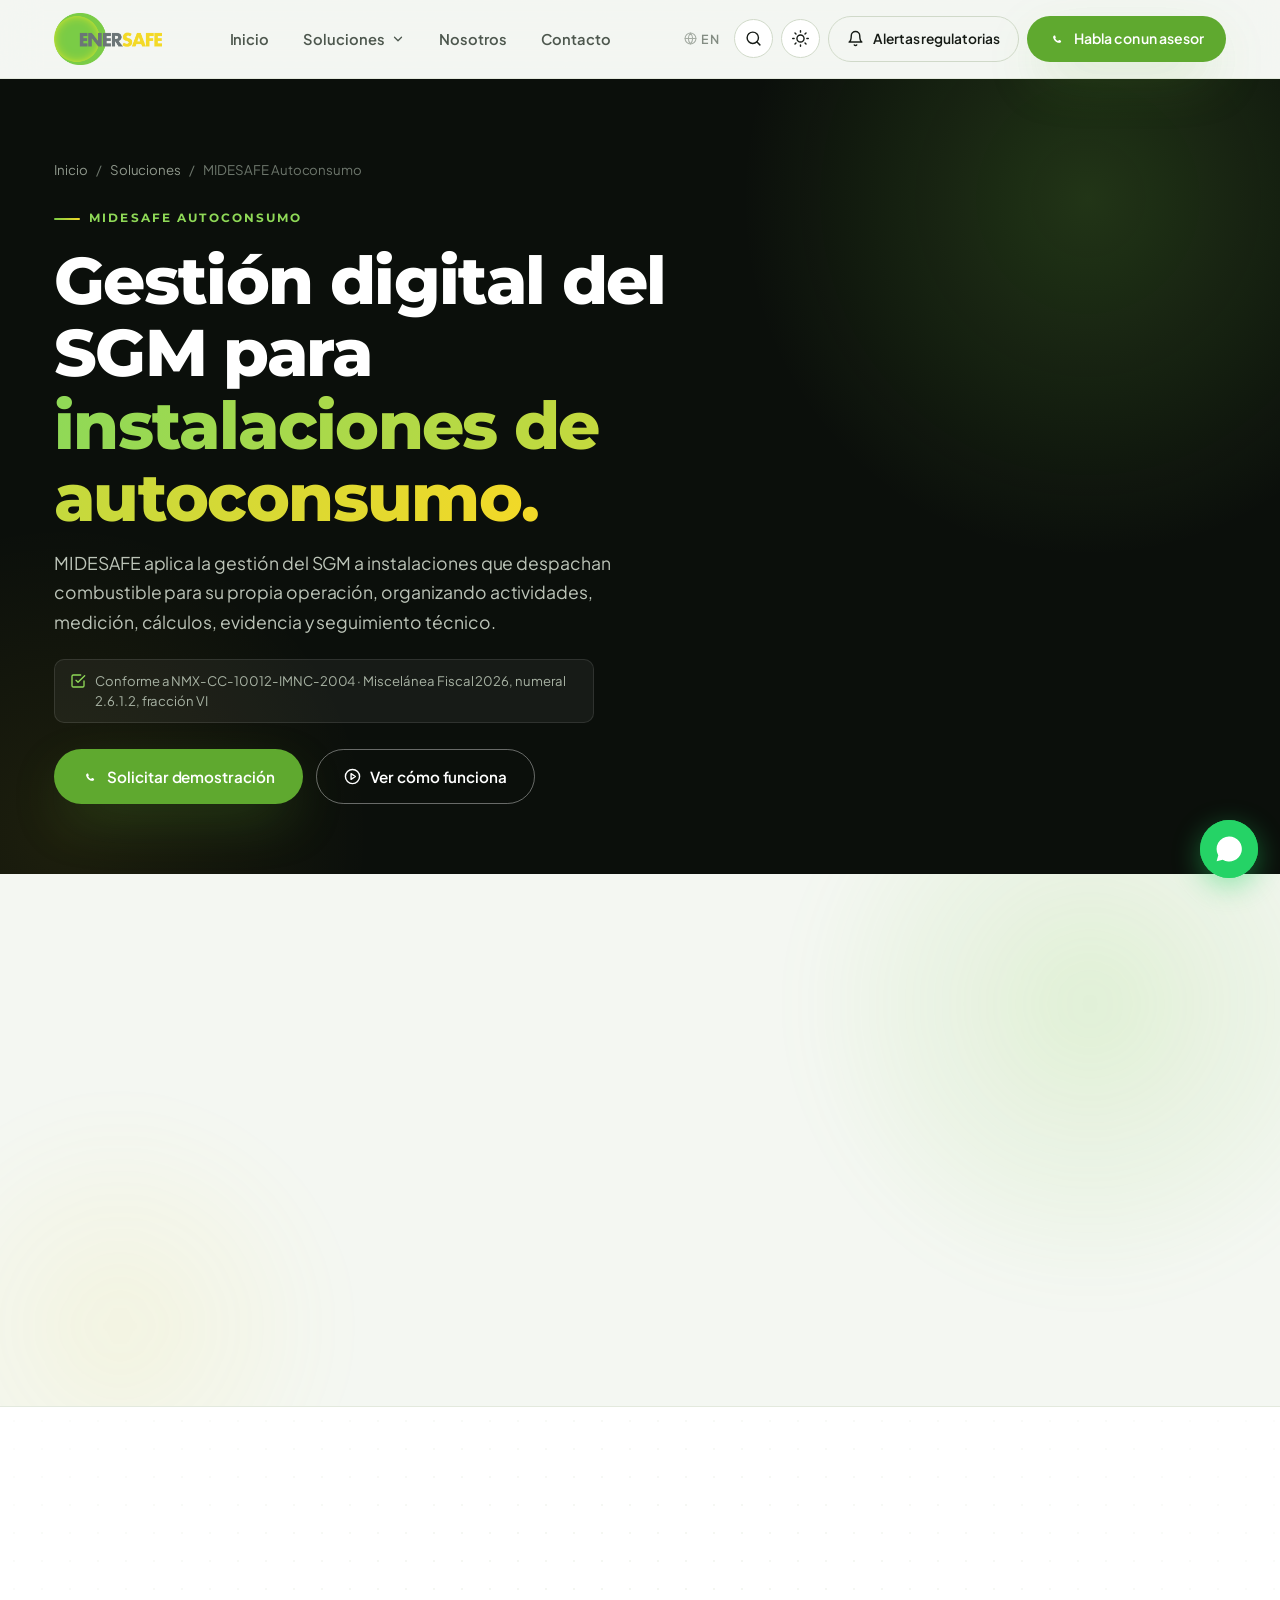
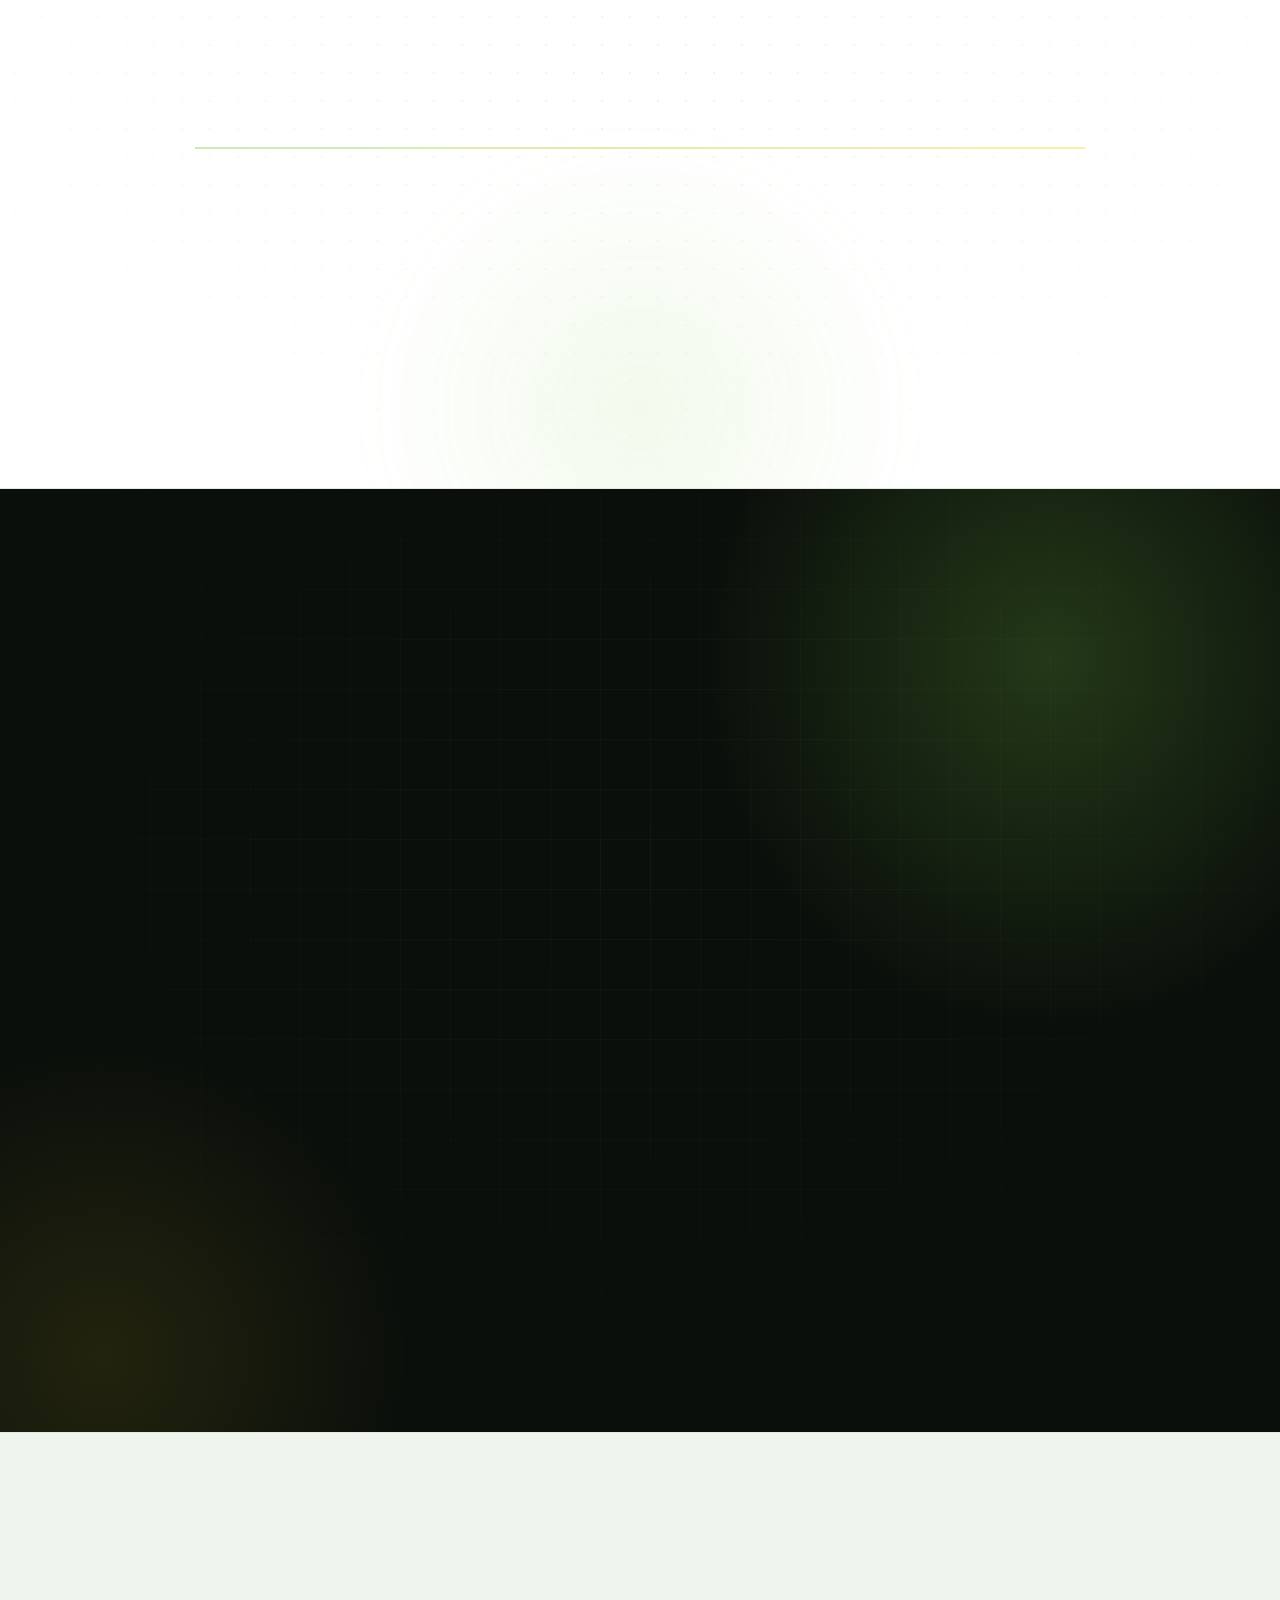
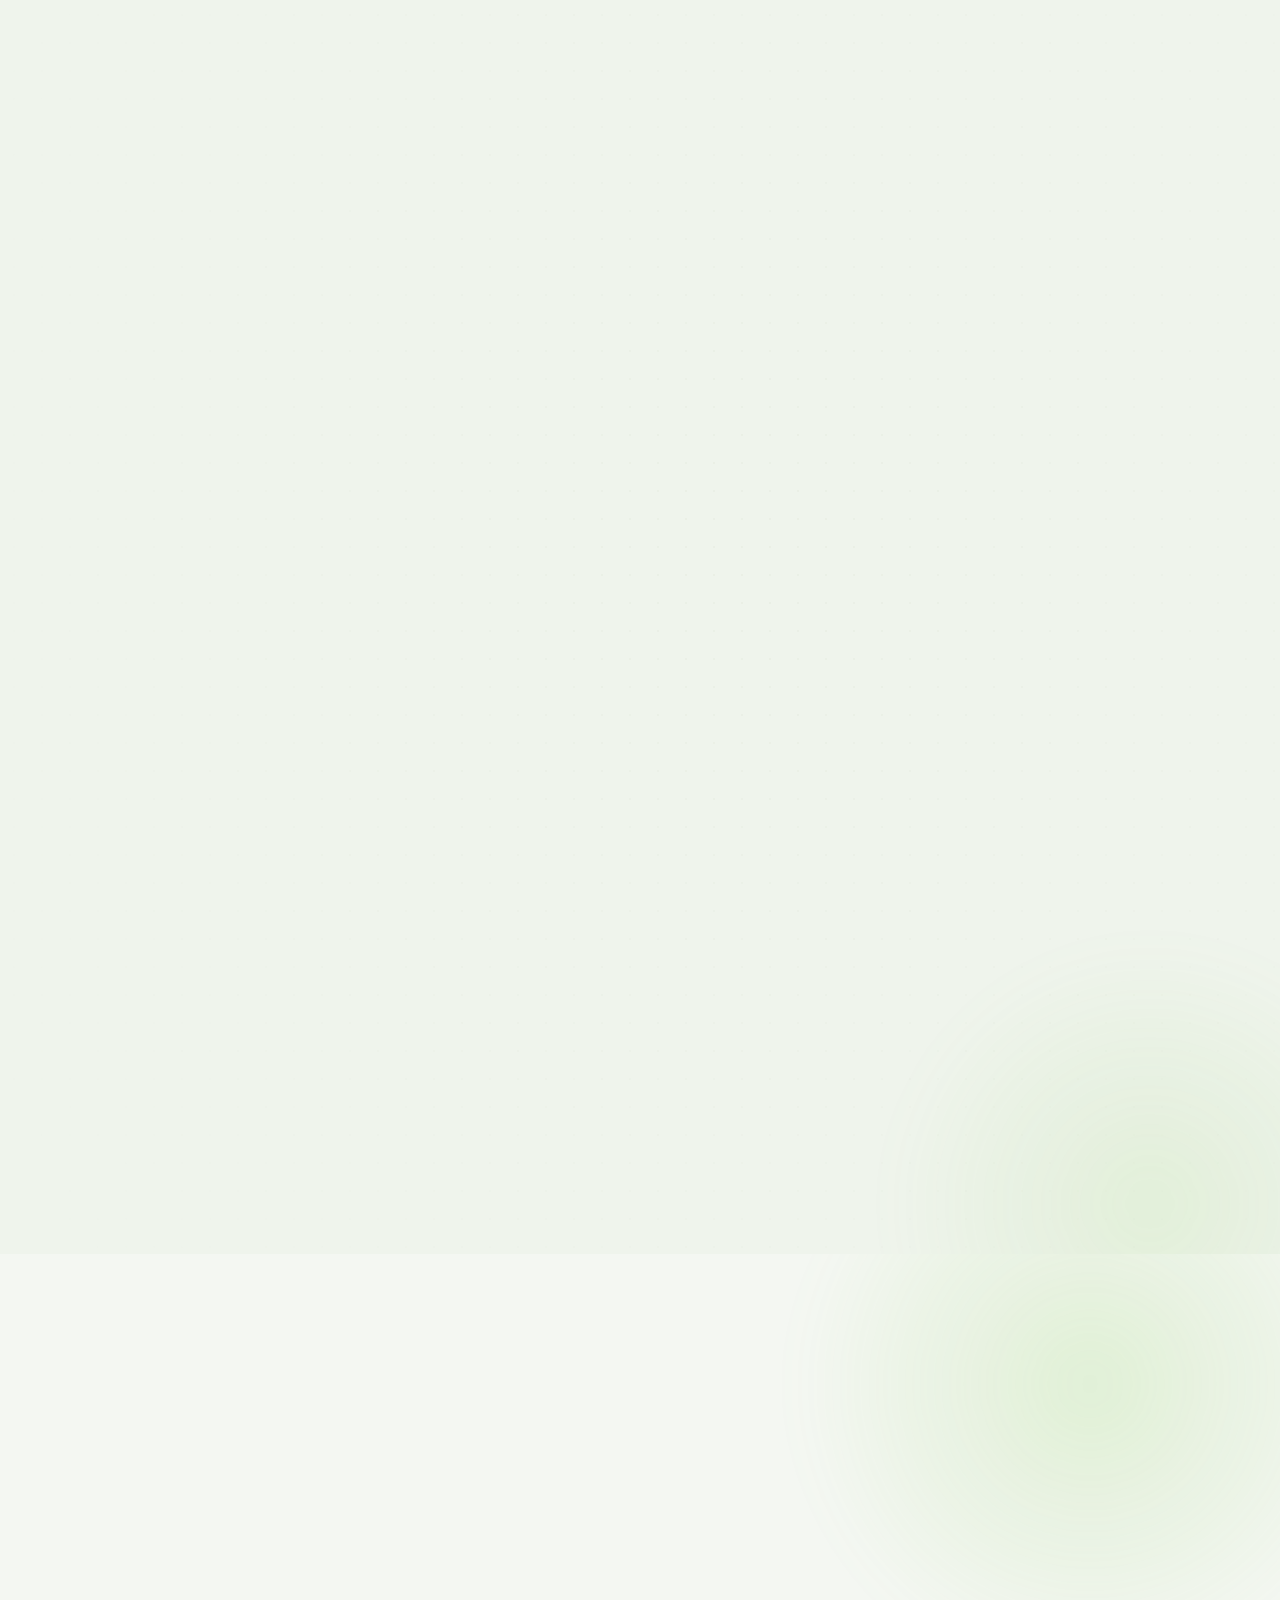
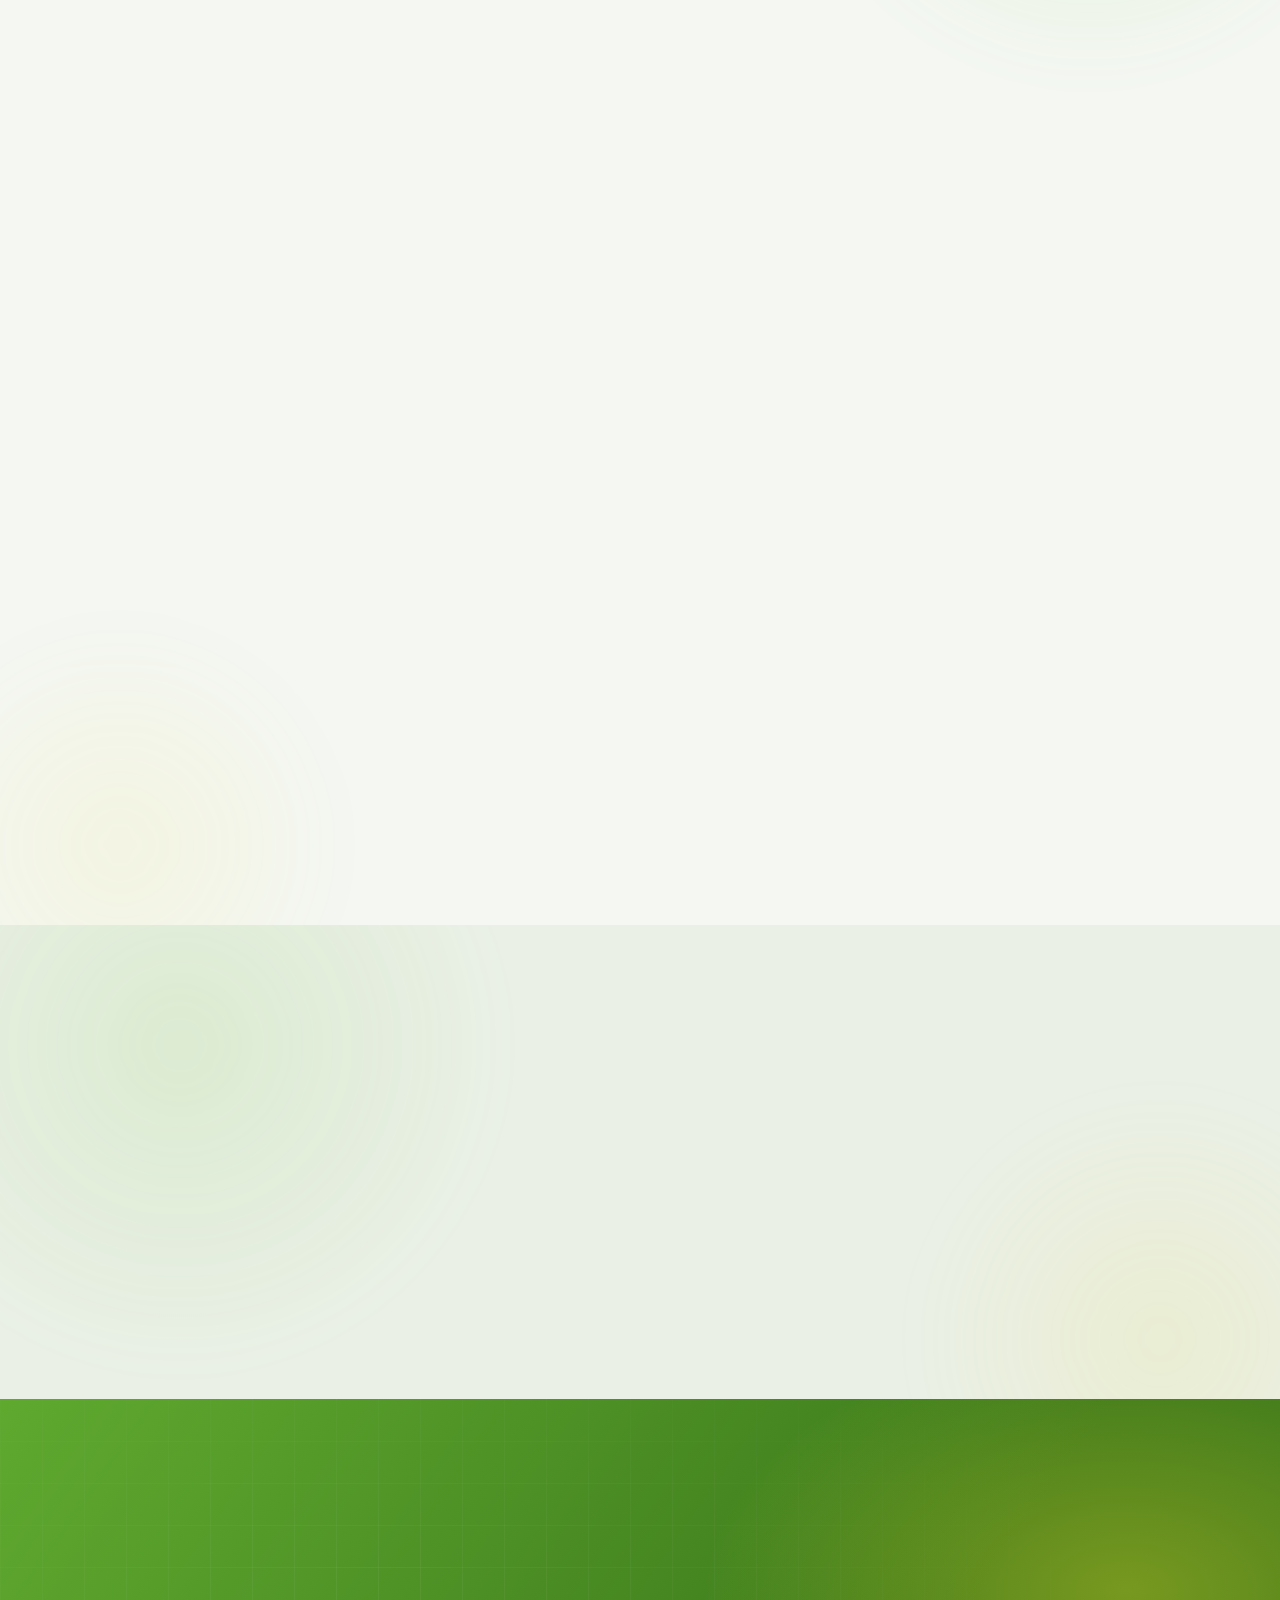
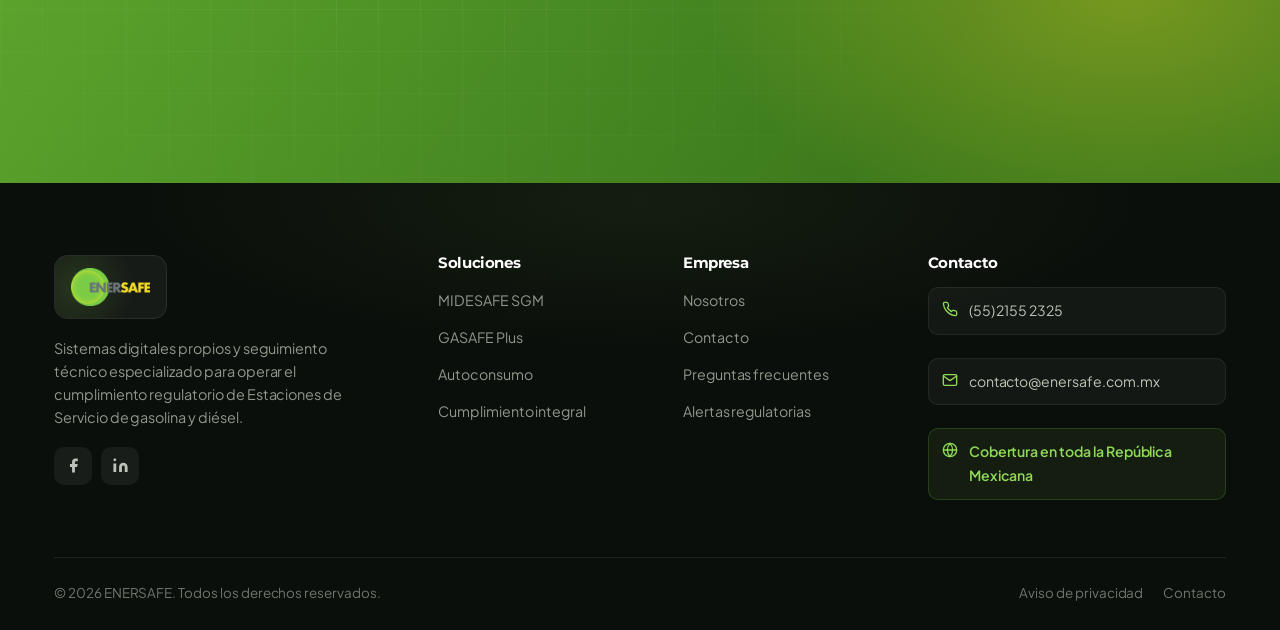
==== commit 31ce3110: "Apply ENERSAFE CEO review proposal" ====
--- a/autoconsumo.html
+++ b/autoconsumo.html
@@ -1,422 +1,422 @@
-<!DOCTYPE html>
-<html lang="es">
-<head>
-<meta charset="UTF-8">
-<meta name="viewport" content="width=device-width, initial-scale=1.0">
-<title>MIDESAFE Autoconsumo — SGM para instalaciones de autoconsumo | ENERSAFE</title>
-<meta name="description" content="MIDESAFE Autoconsumo es el Sistema de Gestión de la Medición para instalaciones de autoconsumo, conforme a NMX-CC-10012-IMNC-2004 y a la Miscelánea Fiscal 2026, numeral 2.6.1.2, fracción VI. Se conecta con tu control volumétrico y arma el expediente para tu Certificado Anual de Cumplimiento.">
-<link rel="canonical" href="https://enersafe.com.mx/autoconsumo.html">
-<link rel="icon" href="favicon.png" type="image/png">
-<meta property="og:type" content="website">
-<meta property="og:url" content="https://enersafe.com.mx/autoconsumo.html">
-<meta property="og:title" content="MIDESAFE Autoconsumo — SGM para instalaciones de autoconsumo | ENERSAFE">
-<meta property="og:description" content="Sistema de Gestión de la Medición para instalaciones de autoconsumo conforme a NMX-CC-10012-IMNC-2004 y Miscelánea Fiscal 2026, numeral 2.6.1.2, fracción VI.">
-<meta property="og:image" content="https://enersafe.com.mx/assets/og/enersafe-og.jpg">
-<meta property="og:image:width" content="1200">
-<meta property="og:image:height" content="630">
-<meta property="og:locale" content="es_MX">
-<meta property="og:site_name" content="ENERSAFE">
-<meta name="twitter:card" content="summary_large_image">
-<meta name="twitter:title" content="MIDESAFE Autoconsumo — SGM para instalaciones de autoconsumo | ENERSAFE">
-<meta name="twitter:description" content="Sistema de Gestión de la Medición para instalaciones de autoconsumo conforme a NMX-CC-10012-IMNC-2004 y Miscelánea Fiscal 2026, numeral 2.6.1.2, fracción VI.">
-<meta name="twitter:image" content="https://enersafe.com.mx/assets/og/enersafe-og.jpg">
-<script type="application/ld+json">
-{"@context":"https://schema.org","@graph":[{"@type":"Organization","@id":"https://enersafe.com.mx/#organization","name":"ENERSAFE","url":"https://enersafe.com.mx"},{"@type":"WebPage","@id":"https://enersafe.com.mx/autoconsumo.html","url":"https://enersafe.com.mx/autoconsumo.html","name":"MIDESAFE Autoconsumo — SGM para instalaciones de autoconsumo | ENERSAFE","isPartOf":{"@id":"https://enersafe.com.mx/#website"}}]}
-</script>
-
-<link rel="preconnect" href="https://fonts.googleapis.com">
-<link rel="preconnect" href="https://fonts.gstatic.com" crossorigin>
-<link href="https://fonts.googleapis.com/css2?family=Plus+Jakarta+Sans:wght@400;500;600;700;800&family=Montserrat:wght@600;700;800&display=swap" rel="stylesheet">
-<link rel="stylesheet" href="css/styles.css">
-</head>
-<body>
-
-<div class="scroll-progress" id="scrollProgress"></div>
-<header id="siteHeader">
-  <nav class="nav">
-    <a href="index.html" class="brand" aria-label="ENERSAFE inicio"><img src="assets/enersafe-logo.png" alt="ENERSAFE"></a>
-
-    <div class="nav-links">
-      <a href="index.html" data-es="Inicio" data-en="Home">Inicio</a>
-
-      <div class="nav-drop" id="navDrop">
-        <button onclick="toggleDrop(event)" data-es="Soluciones" data-en="Solutions">Soluciones
-          <svg viewBox="0 0 24 24" fill="none" stroke="currentColor" stroke-width="2.2" stroke-linecap="round" stroke-linejoin="round"><polyline points="6 9 12 15 18 9"/></svg>
-        </button>
-        <div class="drop-menu">
-          <a class="drop-item" href="midesafe-sgm.html">
-            <span class="di-ic"><svg viewBox="0 0 24 24" fill="none" stroke="currentColor" stroke-width="2" stroke-linecap="round" stroke-linejoin="round"><path d="M3 3v18h18"/><path d="M18.7 8l-5.1 5.2-2.8-2.7L7 14.3"/></svg></span>
-            <span class="di-tx"><span class="di-t">MIDESAFE SGM</span><span class="di-d" data-es="Sistema de Gestión de la Medición · SAT" data-en="Measurement Management System · SAT">Sistema de Gestión de la Medición · SAT</span></span>
-          </a>
-          <a class="drop-item" href="gasafe-plus.html">
-            <span class="di-ic"><svg viewBox="0 0 24 24" fill="none" stroke="currentColor" stroke-width="2" stroke-linecap="round" stroke-linejoin="round"><path d="M12 2l8 4v6c0 5-3.5 8-8 10-4.5-2-8-5-8-10V6l8-4z"/><path d="M9 12l2 2 4-4"/></svg></span>
-            <span class="di-tx"><span class="di-t">GASAFE Plus</span><span class="di-d" data-es="SASISOPA y NOM-005 · ASEA" data-en="SASISOPA & NOM-005 · ASEA">SASISOPA y NOM-005 · ASEA</span></span>
-          </a>
-          <a class="drop-item" href="autoconsumo.html">
-            <span class="di-ic"><svg viewBox="0 0 24 24" fill="none" stroke="currentColor" stroke-width="2" stroke-linecap="round" stroke-linejoin="round"><path d="M14 16V4a2 2 0 0 0-2-2H4a2 2 0 0 0-2 2v11a1 1 0 0 0 1 1h2"/><path d="M14 9h4l4 4v3a1 1 0 0 1-1 1h-1"/><circle cx="7.5" cy="17.5" r="2.5"/><circle cx="17.5" cy="17.5" r="2.5"/></svg></span>
-            <span class="di-tx"><span class="di-t" data-es="Autoconsumo" data-en="Self-consumption">Autoconsumo</span><span class="di-d" data-es="Gestión de la medición para autoconsumo" data-en="Measurement management for self-consumption">Gestión de la medición para autoconsumo</span></span>
-          </a>
-          <div class="drop-sep"></div>
-          <a class="drop-item" href="servicios.html">
-            <span class="di-ic"><svg viewBox="0 0 24 24" fill="none" stroke="currentColor" stroke-width="2" stroke-linecap="round" stroke-linejoin="round"><path d="M14 2H6a2 2 0 0 0-2 2v16a2 2 0 0 0 2 2h12a2 2 0 0 0 2-2V8z"/><polyline points="14 2 14 8 20 8"/><line x1="9" y1="15" x2="15" y2="15"/></svg></span>
-            <span class="di-tx"><span class="di-t" data-es="Cumplimiento integral" data-en="Full compliance">Cumplimiento integral</span><span class="di-d" data-es="Auditorías, registros, licencias y trámites" data-en="Audits, registrations, licenses & filings">Auditorías, registros, licencias y trámites</span></span>
-          </a>
-        </div>
-      </div>
-
-      <a href="nosotros.html" data-es="Nosotros" data-en="About">Nosotros</a>
-      <a href="contacto.html" data-es="Contacto" data-en="Contact">Contacto</a>
-    </div>
-
-    <div class="nav-tools">
-      <button class="lang-link" onclick="toggleLang()" aria-label="Language / Idioma"><svg viewBox="0 0 24 24" fill="none" stroke="currentColor" stroke-width="2" stroke-linecap="round" stroke-linejoin="round"><circle cx="12" cy="12" r="10"/><line x1="2" y1="12" x2="22" y2="12"/><path d="M12 2a15.3 15.3 0 0 1 4 10 15.3 15.3 0 0 1-4 10 15.3 15.3 0 0 1-4-10 15.3 15.3 0 0 1 4-10z"/></svg><span class="lang-code">EN</span></button>
-      <button class="icon-btn" onclick="openSearch()" aria-label="Buscar">
-        <svg viewBox="0 0 24 24" fill="none" stroke="currentColor" stroke-width="2" stroke-linecap="round" stroke-linejoin="round"><circle cx="11" cy="11" r="8"/><line x1="21" y1="21" x2="16.65" y2="16.65"/></svg>
-      </button>
-      <button class="icon-btn" onclick="toggleTheme()" aria-label="Tema">
-        <svg class="ic-sun" viewBox="0 0 24 24" fill="none" stroke="currentColor" stroke-width="2" stroke-linecap="round" stroke-linejoin="round"><circle cx="12" cy="12" r="5"/><line x1="12" y1="1" x2="12" y2="3"/><line x1="12" y1="21" x2="12" y2="23"/><line x1="4.22" y1="4.22" x2="5.64" y2="5.64"/><line x1="18.36" y1="18.36" x2="19.78" y2="19.78"/><line x1="1" y1="12" x2="3" y2="12"/><line x1="21" y1="12" x2="23" y2="12"/><line x1="4.22" y1="19.78" x2="5.64" y2="18.36"/><line x1="18.36" y1="5.64" x2="19.78" y2="4.22"/></svg>
-        <svg class="ic-moon" style="display:none" viewBox="0 0 24 24" fill="none" stroke="currentColor" stroke-width="2" stroke-linecap="round" stroke-linejoin="round"><path d="M21 12.79A9 9 0 1 1 11.21 3 7 7 0 0 0 21 12.79z"/></svg>
-      </button>
-      <a href="#alertas" class="btn btn-secondary nav-alerts" data-es="Alertas regulatorias" data-en="Regulatory alerts"><svg viewBox="0 0 24 24" fill="none" stroke="currentColor" stroke-width="2" stroke-linecap="round" stroke-linejoin="round"><path d="M18 8A6 6 0 0 0 6 8c0 7-3 9-3 9h18s-3-2-3-9"/><path d="M13.73 21a2 2 0 0 1-3.46 0"/></svg> Alertas regulatorias</a>
-      <a href="https://wa.me/525610360614" target="_blank" rel="noopener" class="btn btn-primary nav-cta" data-es="Habla con un asesor" data-en="Talk to an advisor"><svg viewBox="0 0 24 24" fill="currentColor" style="width:16px;height:16px"><path d="M17.5 14.4c-.3-.1-1.7-.8-2-.9-.3-.1-.5-.1-.7.1-.2.3-.7.9-.9 1.1-.2.2-.3.2-.6.1-.3-.1-1.2-.5-2.3-1.4-.9-.8-1.4-1.7-1.6-2-.2-.3 0-.5.1-.6.1-.1.3-.3.4-.5.1-.2.2-.3.3-.5.1-.2 0-.4 0-.5-.1-.1-.7-1.6-.9-2.2-.2-.6-.5-.5-.7-.5h-.6c-.2 0-.5.1-.8.4-.3.3-1 1-1 2.5s1.1 2.9 1.2 3.1c.1.2 2.1 3.2 5.1 4.5.7.3 1.3.5 1.7.6.7.2 1.4.2 1.9.1.6-.1 1.7-.7 1.9-1.4.2-.7.2-1.3.2-1.4-.1-.1-.3-.2-.6-.3z"/></svg> Habla con un asesor</a>
-      <button class="nav-toggle" onclick="toggleMobileNav()" aria-label="Menú"><span></span><span></span><span></span></button>
-    </div>
-  </nav>
-
-  <div class="mobile-nav">
-    <a href="index.html" data-es="Inicio" data-en="Home">Inicio</a>
-    <a href="midesafe-sgm.html" class="sub">MIDESAFE SGM</a>
-    <a href="gasafe-plus.html" class="sub">GASAFE Plus</a>
-    <a href="autoconsumo.html" class="sub" data-es="Autoconsumo" data-en="Self-consumption">Autoconsumo</a>
-    <a href="servicios.html" class="sub" data-es="Cumplimiento integral" data-en="Full compliance">Cumplimiento integral</a>
-    <a href="nosotros.html" data-es="Nosotros" data-en="About">Nosotros</a>
-    <a href="contacto.html" data-es="Contacto" data-en="Contact">Contacto</a>
-    <a href="https://wa.me/525610360614" target="_blank" rel="noopener" data-es="Habla con un asesor" data-en="Talk to an advisor">Habla con un asesor</a>
-  </div>
-</header>
-
-<div class="search-overlay" id="searchOverlay">
-  <div class="search-box">
-    <div class="search-input-row">
-      <svg viewBox="0 0 24 24" fill="none" stroke="currentColor" stroke-width="2" stroke-linecap="round" stroke-linejoin="round"><circle cx="11" cy="11" r="8"/><line x1="21" y1="21" x2="16.65" y2="16.65"/></svg>
-      <input type="text" id="searchInput" placeholder="Buscar ASEA, SAT, SASISOPA, dictamen, COA..." autocomplete="off">
-      <button class="search-close" onclick="closeSearch()" aria-label="Cerrar">&times;</button>
-    </div>
-    <div class="search-results" id="searchResults"></div>
-  </div>
-</div>
-
-
-
-<!-- ============================ ENCABEZADO DE PÁGINA ============================ -->
-<section class="page-hero">
-  <div class="ph-mesh"></div>
-  <div class="wrap">
-    <div class="crumbs">
-      <a href="index.html" data-es="Inicio" data-en="Home">Inicio</a> <span>/</span>
-      <a href="servicios.html" data-es="Soluciones" data-en="Solutions">Soluciones</a> <span>/</span>
-      <span>MIDESAFE Autoconsumo</span>
-    </div>
-    <span class="eyebrow light">MIDESAFE Autoconsumo</span>
-    <h1 data-es="El SGM para estaciones de autoconsumo, <span class='hl'>sin captura manual.</span>" data-en="The SGM for self-consumption stations, <span class='hl'>without manual entry.</span>">El SGM para estaciones de autoconsumo, <span class="hl">sin captura manual.</span></h1>
-    <p data-es="Si tu empresa despacha combustible para su propia flota, el SAT también te exige un Sistema de Gestión de la Medición. MIDESAFE Autoconsumo lo opera por ti y arma el expediente para tu Certificado Anual de Cumplimiento." data-en="If your company dispenses fuel for its own fleet, the SAT also requires a Measurement Management System. MIDESAFE Autoconsumo runs it for you and builds the file for your Annual Compliance Certificate.">Si tu empresa despacha combustible para su propia flota, el SAT también te exige un Sistema de Gestión de la Medición. MIDESAFE Autoconsumo lo opera por ti y arma el expediente para tu Certificado Anual de Cumplimiento.</p>
-    <div class="ph-norm"><svg viewBox="0 0 24 24" fill="none" stroke="currentColor" stroke-width="2" stroke-linecap="round" stroke-linejoin="round"><path d="M9 11l3 3L22 4"/><path d="M21 12v7a2 2 0 0 1-2 2H5a2 2 0 0 1-2-2V5a2 2 0 0 1 2-2h11"/></svg> <span data-es="Conforme a NMX-CC-10012-IMNC-2004 · Miscelánea Fiscal 2026, numeral 2.6.1.2, fracción VI" data-en="Compliant with NMX-CC-10012-IMNC-2004 · 2026 Tax Miscellany, item 2.6.1.2, section VI">Conforme a NMX-CC-10012-IMNC-2004 · Miscelánea Fiscal 2026, numeral 2.6.1.2, fracción VI</span></div>
-    <div class="ph-actions">
-      <a href="https://wa.me/525610360614" target="_blank" rel="noopener" class="btn btn-primary" data-es="Solicitar demostración" data-en="Request a demo"><svg viewBox="0 0 24 24" fill="currentColor" style="width:16px;height:16px"><path d="M17.5 14.4c-.3-.1-1.7-.8-2-.9-.3-.1-.5-.1-.7.1-.2.3-.7.9-.9 1.1-.2.2-.3.2-.6.1-.3-.1-1.2-.5-2.3-1.4-.9-.8-1.4-1.7-1.6-2-.2-.3 0-.5.1-.6.1-.1.3-.3.4-.5.1-.2.2-.3.3-.5.1-.2 0-.4 0-.5-.1-.1-.7-1.6-.9-2.2-.2-.6-.5-.5-.7-.5h-.6c-.2 0-.5.1-.8.4-.3.3-1 1-1 2.5s1.1 2.9 1.2 3.1c.1.2 2.1 3.2 5.1 4.5.7.3 1.3.5 1.7.6.7.2 1.4.2 1.9.1.6-.1 1.7-.7 1.9-1.4.2-.7.2-1.3.2-1.4-.1-.1-.3-.2-.6-.3z"/></svg> Solicitar demostración</a>
-      <a href="#como" class="btn btn-secondary" data-es="Ver cómo funciona" data-en="See how it works"><svg viewBox="0 0 24 24" fill="none" stroke="currentColor" stroke-width="2" stroke-linecap="round" stroke-linejoin="round"><circle cx="12" cy="12" r="10"/><polygon points="10 8 16 12 10 16 10 8"/></svg> Ver cómo funciona</a>
-    </div>
-  </div>
-</section>
-
-<!-- ============================ EL PROBLEMA QUE RESUELVE ============================ -->
-<section class="section sols">
-  <div class="wrap">
-    <div class="prob-layout">
-      <div class="reveal-l">
-        <span class="eyebrow" data-es="El problema que resuelve" data-en="The problem it solves">El problema que resuelve</span>
-        <h2 data-es="El autoconsumo también responde ante el SAT." data-en="Self-consumption also answers to the SAT.">El autoconsumo también responde ante el SAT.</h2>
-        <p class="lead" data-es="Las instalaciones de autoconsumo tienen la misma obligación de medir y demostrarlo que una Estación de Servicio que vende al público. Sin una herramienta que lo sostenga, llevar el Sistema de Gestión de la Medición al día recae en tu personal." data-en="Self-consumption facilities have the same obligation to measure and prove it as a station selling to the public. Without a tool to sustain it, keeping the Measurement Management System up to date falls on your staff.">Las instalaciones de autoconsumo tienen la misma obligación de medir y demostrarlo que una Estación de Servicio que vende al público. Sin una herramienta que lo sostenga, llevar el Sistema de Gestión de la Medición al día recae en tu personal.</p>
-      </div>
-      <div class="reveal-r" data-delay="1">
-        <span class="prob-label" data-es="Sin un sistema digital, esto recae en tu equipo" data-en="Without a digital system, this falls on your team">Sin un sistema digital, esto recae en tu equipo</span>
-        <div class="prob-list">
-          <div class="prob-item"><span class="pi-x"><svg viewBox="0 0 24 24" fill="none" stroke="currentColor" stroke-width="2.4" stroke-linecap="round" stroke-linejoin="round"><line x1="18" y1="6" x2="6" y2="18"/><line x1="6" y1="6" x2="18" y2="18"/></svg></span><span data-es="Capturar dos veces lo que tu control volumétrico ya registró" data-en="Entering twice what your volumetric control already recorded">Capturar dos veces lo que tu control volumétrico ya registró</span></div>
-          <div class="prob-item"><span class="pi-x"><svg viewBox="0 0 24 24" fill="none" stroke="currentColor" stroke-width="2.4" stroke-linecap="round" stroke-linejoin="round"><line x1="18" y1="6" x2="6" y2="18"/><line x1="6" y1="6" x2="18" y2="18"/></svg></span><span data-es="Sacar a mano los cálculos de balance e incertidumbre" data-en="Doing balance and uncertainty calculations by hand">Sacar a mano los cálculos de balance e incertidumbre</span></div>
-          <div class="prob-item"><span class="pi-x"><svg viewBox="0 0 24 24" fill="none" stroke="currentColor" stroke-width="2.4" stroke-linecap="round" stroke-linejoin="round"><line x1="18" y1="6" x2="6" y2="18"/><line x1="6" y1="6" x2="18" y2="18"/></svg></span><span data-es="Buscar papeles que se traspapelan antes de la verificación" data-en="Hunting for papers that get misplaced before inspection">Buscar papeles que se traspapelan antes de la verificación</span></div>
-          <div class="prob-item"><span class="pi-x"><svg viewBox="0 0 24 24" fill="none" stroke="currentColor" stroke-width="2.4" stroke-linecap="round" stroke-linejoin="round"><line x1="18" y1="6" x2="6" y2="18"/><line x1="6" y1="6" x2="18" y2="18"/></svg></span><span data-es="Llegar a la revisión anual sin saber si está todo completo" data-en="Reaching the annual review unsure if everything is complete">Llegar a la revisión anual sin saber si está todo completo</span></div>
-        </div>
-      </div>
-    </div>
-  </div>
-</section>
-
-<!-- ============================ CÓMO FUNCIONA (flujo de 4 pasos) ============================ -->
-<section class="section how" id="como">
-  <div class="wrap">
-    <div class="section-head center reveal">
-      <span class="eyebrow" data-es="Cómo funciona" data-en="How it works">Cómo funciona</span>
-      <h2 data-es="De la medición de tu estación al Certificado, sin pasos manuales." data-en="From your station's measurement to the Certificate, with no manual steps.">De la medición de tu estación al Certificado, sin pasos manuales.</h2>
-    </div>
-    <div class="flow">
-      <div class="flow-line"></div>
-      <div class="flow-step reveal">
-        <div class="fs-ic"><svg viewBox="0 0 24 24" fill="none" stroke="currentColor" stroke-width="1.8" stroke-linecap="round" stroke-linejoin="round"><line x1="3" y1="22" x2="13" y2="22"/><path d="M4 22V4a2 2 0 0 1 2-2h4a2 2 0 0 1 2 2v18"/><path d="M4 11h8"/><path d="M16 7l2.29 2.29A2 2 0 0 1 19 10.7V18a2 2 0 0 0 4 0V9.83a2 2 0 0 0-.59-1.42L18 4"/></svg></div>
-        <span class="fs-step" data-es="Paso 1" data-en="Step 1">Paso 1</span>
-        <h3 data-es="Tu estación registra" data-en="Your station records">Tu estación registra</h3>
-        <p data-es="Los dispensadores y tu control volumétrico registran cada operación de tu instalación de autoconsumo." data-en="Your dispensers and volumetric control register every operation at your self-consumption facility.">Los dispensadores y tu control volumétrico registran cada operación de tu instalación de autoconsumo.</p>
-      </div>
-      <div class="flow-step reveal" data-delay="1">
-        <div class="fs-ic"><svg viewBox="0 0 24 24" fill="none" stroke="currentColor" stroke-width="1.8" stroke-linecap="round" stroke-linejoin="round"><path d="M9 17H7A5 5 0 0 1 7 7h2"/><path d="M15 7h2a5 5 0 0 1 0 10h-2"/><line x1="8" y1="12" x2="16" y2="12"/></svg></div>
-        <span class="fs-step" data-es="Paso 2" data-en="Step 2">Paso 2</span>
-        <h3 data-es="MIDESAFE recibe la medición" data-en="MIDESAFE receives the data">MIDESAFE recibe la medición</h3>
-        <p data-es="Se vincula directo con tu control volumétrico y recibe la información, sin que nadie capture dos veces." data-en="It links directly with your volumetric control and receives the information, with no one entering data twice.">Se vincula directo con tu control volumétrico y recibe la información, sin que nadie capture dos veces.</p>
-      </div>
-      <div class="flow-step reveal" data-delay="2">
-        <div class="fs-ic"><svg viewBox="0 0 24 24" fill="none" stroke="currentColor" stroke-width="1.8" stroke-linecap="round" stroke-linejoin="round"><path d="M14 2H6a2 2 0 0 0-2 2v16a2 2 0 0 0 2 2h12a2 2 0 0 0 2-2V8z"/><polyline points="14 2 14 8 20 8"/><path d="M9 15l2 2 4-4"/></svg></div>
-        <span class="fs-step" data-es="Paso 3" data-en="Step 3">Paso 3</span>
-        <h3 data-es="Calcula e integra el expediente" data-en="It calculates and builds the digital file">Calcula e integra el expediente</h3>
-        <p data-es="Realiza los cálculos de balance e incertidumbre y concentra la evidencia en un expediente digital, conforme a la norma del SAT." data-en="It runs the balance and uncertainty calculations and concentrates the evidence in a digital file, per the SAT standard.">Realiza los cálculos de balance e incertidumbre y concentra la evidencia en un expediente digital, conforme a la norma del SAT.</p>
-      </div>
-      <div class="flow-step reveal" data-delay="3">
-        <div class="fs-ic"><svg viewBox="0 0 24 24" fill="none" stroke="currentColor" stroke-width="1.8" stroke-linecap="round" stroke-linejoin="round"><path d="M22 11.08V12a10 10 0 1 1-5.93-9.14"/><polyline points="22 4 12 14.01 9 11.01"/></svg></div>
-        <span class="fs-step" data-es="Paso 4" data-en="Step 4">Paso 4</span>
-        <h3 data-es="Quedas listo para el Certificado" data-en="You're ready for the Certificate">Quedas listo para el Certificado</h3>
-        <p data-es="Exportas todo para la verificación de las unidades acreditadas y quedas listo para el Certificado Anual de Cumplimiento." data-en="You export everything for the accredited units' inspection and are ready for the Annual Compliance Certificate.">Exportas todo para la verificación de las unidades acreditadas y quedas listo para el Certificado Anual de Cumplimiento.</p>
-      </div>
-    </div>
-  </div>
-</section>
-
-<!-- ============================ CONEXIÓN CON CONTROL VOLUMÉTRICO ============================ -->
-<section class="spec">
-  <div class="spec-mesh"></div>
-  <div class="spec-grid-bg"></div>
-  <div class="wrap">
-    <div class="spec-inner">
-      <div class="reveal-l">
-        <span class="eyebrow light" data-es="Conexión directa" data-en="Direct connection">Conexión directa</span>
-        <h2 data-es="Tus sistemas hablan entre sí, sin doble captura." data-en="Your systems talk to each other, without double entry.">Tus sistemas hablan entre sí, sin doble captura.</h2>
-        <p class="lead" data-es="MIDESAFE se vincula directo con tu sistema de control volumétrico. La información viaja sola entre ambos, sin transcripción manual, sin errores y sin doble carga de trabajo." data-en="MIDESAFE links directly with your volumetric control system. Information moves between the two on its own, with no manual transcription, no errors and no duplicate work.">MIDESAFE se vincula directo con tu sistema de control volumétrico. La información viaja sola entre ambos, sin transcripción manual, sin errores y sin doble carga de trabajo.</p>
-        <div class="spec-list">
-          <div class="spec-item"><span class="ic"><svg viewBox="0 0 24 24" fill="none" stroke="currentColor" stroke-width="2" stroke-linecap="round" stroke-linejoin="round"><path d="M9 17H7A5 5 0 0 1 7 7h2"/><path d="M15 7h2a5 5 0 0 1 0 10h-2"/><line x1="8" y1="12" x2="16" y2="12"/></svg></span><span class="tx"><b data-es="Compatible con tu control volumétrico" data-en="Compatible with your volumetric control">Compatible con tu control volumétrico</b><span data-es="Se conecta con tu sistema actual y elimina la transcripción manual." data-en="It connects with your current system and removes manual transcription.">Se conecta con tu sistema actual y elimina la transcripción manual.</span></span></div>
-          <div class="spec-item"><span class="ic"><svg viewBox="0 0 24 24" fill="none" stroke="currentColor" stroke-width="2" stroke-linecap="round" stroke-linejoin="round"><path d="M3 3v18h18"/><path d="M18.7 8l-5.1 5.2-2.8-2.7L7 14.3"/></svg></span><span class="tx"><b data-es="Balance e incertidumbre automáticos" data-en="Automatic balance and uncertainty">Balance e incertidumbre automáticos</b><span data-es="Calcula el balance de producto y la incertidumbre sin contratar especialistas ni consultorías." data-en="It calculates product balance and uncertainty without hiring specialists or consultancies.">Calcula el balance de producto y la incertidumbre sin contratar especialistas ni consultorías.</span></span></div>
-          <div class="spec-item"><span class="ic"><svg viewBox="0 0 24 24" fill="none" stroke="currentColor" stroke-width="2" stroke-linecap="round" stroke-linejoin="round"><path d="M14 2H6a2 2 0 0 0-2 2v16a2 2 0 0 0 2 2h12a2 2 0 0 0 2-2V8z"/><polyline points="14 2 14 8 20 8"/></svg></span><span class="tx"><b data-es="Expediente exportable en PDF" data-en="File exportable to PDF">Expediente exportable en PDF</b><span data-es="Exporta reportes, procedimientos y formatos para agilizar las verificaciones de las unidades acreditadas." data-en="Export reports, procedures and forms to speed up inspections by accredited units.">Exporta reportes, procedimientos y formatos para agilizar las verificaciones de las unidades acreditadas.</span></span></div>
-        </div>
-      </div>
-      <div class="reveal-r" data-delay="1">
-        <div class="spec-panel">
-          <p class="spec-panel-intro" data-es="Así se conectan tus sistemas:" data-en="This is how your systems connect:">Así se conectan tus sistemas:</p>
-          <div class="link-viz">
-            <div class="lv-node"><svg viewBox="0 0 24 24" fill="none" stroke="currentColor" stroke-width="1.6" stroke-linecap="round" stroke-linejoin="round"><rect x="3" y="3" width="18" height="18" rx="2"/><path d="M7 8h10M7 12h10M7 16h6"/></svg><span data-es="Control volumétrico" data-en="Volumetric control">Control volumétrico</span></div>
-            <div class="lv-flow"><span></span><span></span><span></span></div>
-            <div class="lv-node lv-mid"><svg viewBox="0 0 24 24" fill="none" stroke="currentColor" stroke-width="1.6" stroke-linecap="round" stroke-linejoin="round"><path d="M12 2a10 10 0 1 0 10 10"/><path d="M12 6v6l4 2"/></svg><span>MIDESAFE Autoconsumo</span></div>
-            <div class="lv-flow"><span></span><span></span><span></span></div>
-            <div class="lv-node"><svg viewBox="0 0 24 24" fill="none" stroke="currentColor" stroke-width="1.6" stroke-linecap="round" stroke-linejoin="round"><path d="M22 11.08V12a10 10 0 1 1-5.93-9.14"/><polyline points="22 4 12 14.01 9 11.01"/></svg><span data-es="Certificado SAT" data-en="SAT Certificate">Certificado SAT</span></div>
-          </div>
-          <div class="sp-foot"><svg viewBox="0 0 24 24" fill="none" stroke="currentColor" stroke-width="2" stroke-linecap="round" stroke-linejoin="round"><circle cx="12" cy="12" r="10"/><path d="M12 16v-4M12 8h.01"/></svg> <span data-es="La información fluye en una sola dirección, sin captura intermedia." data-en="Information flows in a single direction, with no intermediate entry.">La información fluye en una sola dirección, sin captura intermedia.</span></div>
-        </div>
-      </div>
-    </div>
-  </div>
-</section>
-
-<!-- ============================ CUMPLIMIENTO CONFORME A LA NORMA ============================ -->
-<section class="section deps">
-  <div class="wrap">
-    <div class="section-head center reveal">
-      <span class="eyebrow" data-es="Cumplimiento" data-en="Compliance">Cumplimiento</span>
-      <h2 data-es="Conforme a la norma del SAT y verificado por unidades acreditadas." data-en="Compliant with the SAT standard and verified by accredited units.">Conforme a la norma del SAT y verificado por unidades acreditadas.</h2>
-      <p class="lead" style="margin:0 auto" data-es="MIDESAFE Autoconsumo está construido sobre la norma que el SAT exige y se somete a la revisión de unidades de inspección acreditadas. Nada queda a interpretación." data-en="MIDESAFE Autoconsumo is built on the standard the SAT requires and undergoes review by accredited inspection units. Nothing is left to interpretation.">MIDESAFE Autoconsumo está construido sobre la norma que el SAT exige y se somete a la revisión de unidades de inspección acreditadas. Nada queda a interpretación.</p>
-    </div>
-    <div class="seals reveal" data-delay="1">
-      <div class="seal"><span class="seal-ic"><svg viewBox="0 0 24 24" fill="none" stroke="currentColor" stroke-width="1.8" stroke-linecap="round" stroke-linejoin="round"><path d="M12 2l2.4 4.8 5.3.8-3.8 3.7.9 5.3L12 18l-4.8 2.5.9-5.3-3.8-3.7 5.3-.8z"/></svg></span><span class="seal-t">NMX-CC-10012-IMNC-2004</span><span class="seal-d" data-es="Norma del Sistema de Gestión de la Medición" data-en="Measurement Management System standard">Norma del Sistema de Gestión de la Medición</span></div>
-      <div class="seal"><span class="seal-ic"><svg viewBox="0 0 24 24" fill="none" stroke="currentColor" stroke-width="1.8" stroke-linecap="round" stroke-linejoin="round"><path d="M14 2H6a2 2 0 0 0-2 2v16a2 2 0 0 0 2 2h12a2 2 0 0 0 2-2V8z"/><polyline points="14 2 14 8 20 8"/></svg></span><span class="seal-t" data-es="Anexos 21, 22 y 23" data-en="Annexes 21, 22 & 23">Anexos 21, 22 y 23</span><span class="seal-d" data-es="Requerimientos del SAT (antes 30, 31 y 32)" data-en="SAT requirements (formerly 30, 31 & 32)">Requerimientos del SAT (antes 30, 31 y 32)</span></div>
-      <div class="seal"><span class="seal-ic"><svg viewBox="0 0 24 24" fill="none" stroke="currentColor" stroke-width="1.8" stroke-linecap="round" stroke-linejoin="round"><path d="M9 11l3 3L22 4"/><path d="M21 12v7a2 2 0 0 1-2 2H5a2 2 0 0 1-2-2V5a2 2 0 0 1 2-2h11"/></svg></span><span class="seal-t" data-es="Revisión acreditada por EMA" data-en="EMA-accredited review">Revisión acreditada por EMA</span><span class="seal-d" data-es="Verificado por Unidades de Inspección acreditadas" data-en="Verified by accredited Inspection Units">Verificado por Unidades de Inspección acreditadas</span></div>
-    </div>
-    <div class="req-block reveal" data-delay="2">
-      <h3 class="req-title" data-es="Los 19 requisitos del SGM que MIDESAFE mantiene en orden" data-en="The 19 SGM requirements MIDESAFE keeps in order">Los 19 requisitos del SGM que MIDESAFE mantiene en orden</h3>
-      <div class="req-grid">
-        <div class="req"><span class="req-n">01</span><span data-es="Política" data-en="Policy">Política</span></div>
-        <div class="req"><span class="req-n">02</span><span data-es="Matriz para identificar y evaluar riesgos" data-en="Risk identification and evaluation matrix">Matriz para identificar y evaluar riesgos</span></div>
-        <div class="req"><span class="req-n">03</span><span data-es="Matriz de requisitos legales" data-en="Legal requirements matrix">Matriz de requisitos legales</span></div>
-        <div class="req"><span class="req-n">04</span><span data-es="Objetivos" data-en="Objectives">Objetivos</span></div>
-        <div class="req"><span class="req-n">05</span><span data-es="Matriz de funciones y responsabilidades" data-en="Roles and responsibilities matrix">Matriz de funciones y responsabilidades</span></div>
-        <div class="req"><span class="req-n">06</span><span data-es="Competencia y capacitación del personal" data-en="Staff competence and training">Competencia y capacitación del personal</span></div>
-        <div class="req"><span class="req-n">07</span><span data-es="Comunicación" data-en="Communication">Comunicación</span></div>
-        <div class="req"><span class="req-n">08</span><span data-es="Control de documentos" data-en="Document control">Control de documentos</span></div>
-        <div class="req"><span class="req-n">09</span><span data-es="Descargas" data-en="Deliveries">Descargas</span></div>
-        <div class="req"><span class="req-n">10</span><span data-es="Balances de producto" data-en="Product balances">Balances de producto</span></div>
-        <div class="req"><span class="req-n">11</span><span data-es="Programas de mantenimiento preventivo y correctivo" data-en="Preventive and corrective maintenance programs">Programas de mantenimiento preventivo y correctivo</span></div>
-        <div class="req"><span class="req-n">12</span><span data-es="Incertidumbre" data-en="Uncertainty">Incertidumbre</span></div>
-        <div class="req"><span class="req-n">13</span><span data-es="Confirmación metrológica" data-en="Metrological confirmation">Confirmación metrológica</span></div>
-        <div class="req"><span class="req-n">14</span><span data-es="Programas de calibración de equipos de medición" data-en="Measuring equipment calibration programs">Programas de calibración de equipos de medición</span></div>
-        <div class="req"><span class="req-n">15</span><span data-es="Matriz de seguimiento y cierre de acciones correctivas" data-en="Corrective action tracking and closure matrix">Matriz de seguimiento y cierre de acciones correctivas</span></div>
-        <div class="req"><span class="req-n">16</span><span data-es="Listado de equipos al SGM" data-en="SGM equipment list">Listado de equipos al SGM</span></div>
-        <div class="req"><span class="req-n">17</span><span data-es="Auditorías al SGM" data-en="SGM audits">Auditorías al SGM</span></div>
-        <div class="req"><span class="req-n">18</span><span data-es="Matriz de incidentes o accidentes" data-en="Incident or accident matrix">Matriz de incidentes o accidentes</span></div>
-        <div class="req"><span class="req-n">19</span><span data-es="Revisión de resultados" data-en="Results review">Revisión de resultados</span></div>
-      </div>
-    </div>
-  </div>
-</section>
-
-<!-- ============================ QUÉ INCLUYE ============================ -->
-<section class="section sols">
-  <div class="wrap">
-    <div class="section-head center reveal">
-      <span class="eyebrow" data-es="Qué incluye tu contratación" data-en="What your subscription includes">Qué incluye tu contratación</span>
-      <h2 data-es="Todo lo necesario para operar tu SGM, con acompañamiento incluido." data-en="Everything you need to run your SGM, with support included.">Todo lo necesario para operar tu SGM, con acompañamiento incluido.</h2>
-    </div>
-    <div class="incl-grid">
-      <div class="incl-card reveal">
-        <div class="incl-h"><span class="incl-ic"><svg viewBox="0 0 24 24" fill="none" stroke="currentColor" stroke-width="1.8" stroke-linecap="round" stroke-linejoin="round"><rect x="2" y="3" width="20" height="14" rx="2"/><line x1="8" y1="21" x2="16" y2="21"/><line x1="12" y1="17" x2="12" y2="21"/></svg></span><h3 data-es="El sistema digital" data-en="The digital system">El sistema digital</h3></div>
-        <ul>
-          <li data-es="Configuración y uso del Sistema Digital MIDESAFE" data-en="Setup and use of the MIDESAFE Digital System">Configuración y uso del Sistema Digital MIDESAFE</li>
-          <li data-es="Consola que notifica, valida y reporta cada actividad del SGM" data-en="Console that notifies, validates and reports every SGM activity">Consola que notifica, valida y reporta cada actividad del SGM</li>
-          <li data-es="Vinculación directa con tu control volumétrico, sin doble carga" data-en="Direct link with your volumetric control, no duplicate entry">Vinculación directa con tu control volumétrico, sin doble carga</li>
-          <li data-es="Cálculo automático de balance de producto e incertidumbre" data-en="Automatic calculation of product balance and uncertainty">Cálculo automático de balance de producto e incertidumbre</li>
-          <li data-es="Expediente digital exportable en PDF para las verificaciones" data-en="Digital file exportable to PDF for inspections">Expediente digital exportable en PDF para las verificaciones</li>
-          <li data-es="Gestión del soporte del dictamen con alertas de vencimiento" data-en="Management of dictamen support with expiry alerts">Gestión del soporte del dictamen con alertas de vencimiento</li>
-        </ul>
-      </div>
-      <div class="incl-card reveal" data-delay="1">
-        <div class="incl-h"><span class="incl-ic"><svg viewBox="0 0 24 24" fill="none" stroke="currentColor" stroke-width="1.8" stroke-linecap="round" stroke-linejoin="round"><path d="M22 10v6M2 10l10-5 10 5-10 5z"/><path d="M6 12v5c3 3 9 3 12 0v-5"/></svg></span><h3 data-es="Capacitación" data-en="Training">Capacitación</h3></div>
-        <ul>
-          <li data-es="Capacitación del personal responsable en el manejo de la plataforma" data-en="Training of responsible staff in using the platform">Capacitación del personal responsable en el manejo de la plataforma</li>
-          <li data-es="Acompañamiento durante la configuración inicial y el arranque" data-en="Support during initial setup and launch">Acompañamiento durante la configuración inicial y el arranque</li>
-        </ul>
-      </div>
-      <div class="incl-card reveal" data-delay="2">
-        <div class="incl-h"><span class="incl-ic"><svg viewBox="0 0 24 24" fill="none" stroke="currentColor" stroke-width="1.8" stroke-linecap="round" stroke-linejoin="round"><path d="M21 15a2 2 0 0 1-2 2H7l-4 4V5a2 2 0 0 1 2-2h14a2 2 0 0 1 2 2z"/></svg></span><h3 data-es="Asistencia técnica" data-en="Technical assistance">Asistencia técnica</h3></div>
-        <ul>
-          <li data-es="Asistencia en línea por escritorios remotos" data-en="Online assistance via remote desktops">Asistencia en línea por escritorios remotos</li>
-          <li data-es="De 9:00 a 17:00, de lunes a viernes" data-en="From 9:00 to 17:00, Monday to Friday">De 9:00 a 17:00, de lunes a viernes</li>
-          <li data-es="Para operar y manejar el sistema en el día a día" data-en="To operate and manage the system day to day">Para operar y manejar el sistema en el día a día</li>
-        </ul>
-      </div>
-      <div class="incl-card reveal">
-        <div class="incl-h"><span class="incl-ic"><svg viewBox="0 0 24 24" fill="none" stroke="currentColor" stroke-width="1.8" stroke-linecap="round" stroke-linejoin="round"><path d="M9 11l3 3L22 4"/><path d="M21 12v7a2 2 0 0 1-2 2H5a2 2 0 0 1-2-2V5a2 2 0 0 1 2-2h11"/></svg></span><h3 data-es="Seguimiento y monitoreo" data-en="Tracking and monitoring">Seguimiento y monitoreo</h3><span class="incl-tag" data-es="Sin costo adicional" data-en="No extra cost">Sin costo adicional</span></div>
-        <ul>
-          <li data-es="Revisión diaria de las actividades programadas por los técnicos de ENERSAFE" data-en="Daily review of scheduled activities by ENERSAFE technicians">Revisión diaria de las actividades programadas por los técnicos de ENERSAFE</li>
-          <li data-es="Verificación de que el soporte cargado sea correcto, con apoyo para corregir" data-en="Verification that uploaded support is correct, with help to fix it">Verificación de que el soporte cargado sea correcto, con apoyo para corregir</li>
-          <li data-es="Verificación mensual de usuarios, firmas y permisos" data-en="Monthly check of users, signatures and permits">Verificación mensual de usuarios, firmas y permisos</li>
-        </ul>
-      </div>
-      <div class="incl-card reveal" data-delay="1">
-        <div class="incl-h"><span class="incl-ic"><svg viewBox="0 0 24 24" fill="none" stroke="currentColor" stroke-width="1.8" stroke-linecap="round" stroke-linejoin="round"><path d="M3 3v18h18"/><path d="M18.7 8l-5.1 5.2-2.8-2.7L7 14.3"/></svg></span><h3 data-es="Reportes mensuales" data-en="Monthly reports">Reportes mensuales</h3></div>
-        <ul>
-          <li data-es="Estatus de las actividades programadas contra las ejecutadas" data-en="Status of scheduled vs executed activities">Estatus de las actividades programadas contra las ejecutadas</li>
-          <li data-es="Estatus de las actividades por demanda y registros mínimos por estación" data-en="Status of on-demand activities and minimum records per station">Estatus de las actividades por demanda y registros mínimos por estación</li>
-          <li data-es="Porcentajes de desempeño de la plataforma por estación" data-en="Platform performance percentages per station">Porcentajes de desempeño de la plataforma por estación</li>
-          <li data-es="Recomendaciones, oportunidades de mejora y hallazgos detectados" data-en="Recommendations, improvement opportunities and findings">Recomendaciones, oportunidades de mejora y hallazgos detectados</li>
-        </ul>
-      </div>
-      <div class="incl-card reveal" data-delay="2">
-        <div class="incl-h"><span class="incl-ic"><svg viewBox="0 0 24 24" fill="none" stroke="currentColor" stroke-width="1.8" stroke-linecap="round" stroke-linejoin="round"><path d="M21 2v6h-6"/><path d="M3 12a9 9 0 0 1 15-6.7L21 8"/><path d="M3 22v-6h6"/><path d="M21 12a9 9 0 0 1-15 6.7L3 16"/></svg></span><h3 data-es="Actualización continua" data-en="Continuous updates">Actualización continua</h3></div>
-        <ul>
-          <li data-es="Actualización del sistema ante cambios en los requerimientos de las autoridades" data-en="System updates when authority requirements change">Actualización del sistema ante cambios en los requerimientos de las autoridades</li>
-          <li data-es="Sin que tengas que monitorear la normativa por tu cuenta" data-en="Without you having to monitor the regulation yourself">Sin que tengas que monitorear la normativa por tu cuenta</li>
-        </ul>
-      </div>
-    </div>
-    <div class="incl-note reveal">
-      <svg viewBox="0 0 24 24" fill="none" stroke="currentColor" stroke-width="2" stroke-linecap="round" stroke-linejoin="round"><circle cx="12" cy="12" r="10"/><path d="M12 16v-4M12 8h.01"/></svg>
-      <span data-es="Disponible para una o varias instalaciones de autoconsumo, a nivel corporativo, sin necesidad de contratar personal especializado." data-en="Available for one or several self-consumption facilities, at a corporate level, with no need to hire specialized staff.">Disponible para una o varias instalaciones de autoconsumo, a nivel corporativo, sin necesidad de contratar personal especializado.</span>
-    </div>
-  </div>
-</section>
-
-<!-- ============================ TESTIMONIOS ============================ -->
-<section class="section testi">
-  <div class="wrap">
-    <div class="section-head center reveal">
-      <span class="eyebrow" data-es="Lo que dicen nuestros clientes" data-en="What our clients say">Lo que dicen nuestros clientes</span>
-      <h2 data-es="Estaciones que ya operan con tranquilidad." data-en="Stations already operating with peace of mind.">Estaciones que ya operan con tranquilidad.</h2>
-    </div>
-    <div class="testi-carousel reveal">
-      <div class="testi-track" id="testiTrack"></div>
-      <div class="testi-controls">
-        <button class="testi-arrow" onclick="testiPrev()" aria-label="Anterior"><svg viewBox="0 0 24 24" fill="none" stroke="currentColor" stroke-width="2.2" stroke-linecap="round" stroke-linejoin="round"><polyline points="15 18 9 12 15 6"/></svg></button>
-        <div class="testi-dots" id="testiDots"></div>
-        <button class="testi-arrow" onclick="testiNext()" aria-label="Siguiente"><svg viewBox="0 0 24 24" fill="none" stroke="currentColor" stroke-width="2.2" stroke-linecap="round" stroke-linejoin="round"><polyline points="9 18 15 12 9 6"/></svg></button>
-      </div>
-    </div>
-  </div>
-</section>
-
-<!-- ============================ CTA ============================ -->
-<section class="cta">
-  <div class="wrap">
-    <div class="cta-inner">
-      <div class="reveal">
-        <h2 data-es="Solicita una demostración de MIDESAFE Autoconsumo." data-en="Request a MIDESAFE Autoconsumo demo.">Solicita una demostración de MIDESAFE Autoconsumo.</h2>
-        <p data-es="Te mostramos en vivo cómo se conecta con tu control volumétrico y cómo arma el expediente para tu Certificado Anual de Cumplimiento." data-en="We'll show you live how it connects with your volumetric control and builds the file for your Annual Compliance Certificate.">Te mostramos en vivo cómo se conecta con tu control volumétrico y cómo arma el expediente para tu Certificado Anual de Cumplimiento.</p>
-      </div>
-      <div class="cta-actions reveal" data-delay="1">
-        <a href="https://wa.me/525610360614" target="_blank" rel="noopener" class="btn btn-primary btn-xl" data-es="Habla con un asesor" data-en="Talk to an advisor"><svg viewBox="0 0 24 24" fill="currentColor"><path d="M17.5 14.4c-.3-.1-1.7-.8-2-.9-.3-.1-.5-.1-.7.1-.2.3-.7.9-.9 1.1-.2.2-.3.2-.6.1-.3-.1-1.2-.5-2.3-1.4-.9-.8-1.4-1.7-1.6-2-.2-.3 0-.5.1-.6.1-.1.3-.3.4-.5.1-.2.2-.3.3-.5.1-.2 0-.4 0-.5-.1-.1-.7-1.6-.9-2.2-.2-.6-.5-.5-.7-.5h-.6c-.2 0-.5.1-.8.4-.3.3-1 1-1 2.5s1.1 2.9 1.2 3.1c.1.2 2.1 3.2 5.1 4.5.7.3 1.3.5 1.7.6.7.2 1.4.2 1.9.1.6-.1 1.7-.7 1.9-1.4.2-.7.2-1.3.2-1.4-.1-.1-.3-.2-.6-.3z"/></svg> Habla con un asesor</a>
-      </div>
-    </div>
-  </div>
-</section>
-
-<footer>
-  <div class="footer-glow"></div>
-  <div class="wrap">
-    <div class="f-grid">
-      <div class="f-brand">
-        <div class="f-logo"><img src="assets/enersafe-logo.png" alt="ENERSAFE"></div>
-        <p data-es="Sistemas digitales y acompañamiento técnico especializado para el cumplimiento regulatorio de Estaciones de Servicio de gasolina y diésel." data-en="Digital systems and specialized technical support for the regulatory compliance of gasoline and diesel service stations.">Sistemas digitales y acompañamiento técnico especializado para el cumplimiento regulatorio de Estaciones de Servicio de gasolina y diésel.</p>
-        <div class="f-social">
-          <a href="#" aria-label="Facebook"><svg viewBox="0 0 24 24" fill="currentColor"><path d="M18 2h-3a5 5 0 0 0-5 5v3H7v4h3v8h4v-8h3l1-4h-4V7a1 1 0 0 1 1-1h3z"/></svg></a>
-          <a href="#" aria-label="LinkedIn"><svg viewBox="0 0 24 24" fill="currentColor"><path d="M16 8a6 6 0 0 1 6 6v7h-4v-7a2 2 0 0 0-4 0v7h-4v-7a6 6 0 0 1 6-6zM2 9h4v12H2zM4 2a2 2 0 1 1 0 4 2 2 0 0 1 0-4z"/></svg></a>
-        </div>
-      </div>
-      <div>
-        <h4 data-es="Soluciones" data-en="Solutions">Soluciones</h4>
-        <ul>
-          <li><a href="midesafe-sgm.html">MIDESAFE SGM</a></li>
-          <li><a href="gasafe-plus.html">GASAFE Plus</a></li>
-          <li><a href="autoconsumo.html" data-es="Autoconsumo" data-en="Self-consumption">Autoconsumo</a></li>
-          <li><a href="servicios.html" data-es="Cumplimiento integral" data-en="Full compliance">Cumplimiento integral</a></li>
-        </ul>
-      </div>
-      <div>
-        <h4 data-es="Empresa" data-en="Company">Empresa</h4>
-        <ul>
-          <li><a href="nosotros.html" data-es="Nosotros" data-en="About">Nosotros</a></li>
-          <li><a href="contacto.html" data-es="Contacto" data-en="Contact">Contacto</a></li>
-          <li><a href="preguntas-frecuentes.html" data-es="Preguntas frecuentes" data-en="FAQ">Preguntas frecuentes</a></li>
-          <li><a href="index.html#alertas" data-es="Alertas regulatorias" data-en="Regulatory alerts">Alertas regulatorias</a></li>
-        </ul>
-      </div>
-      <div class="f-contact-wrap">
-        <h4 data-es="Contacto" data-en="Contact">Contacto</h4>
-        <ul class="f-contact">
-          <li><svg viewBox="0 0 24 24" fill="none" stroke="currentColor" stroke-width="2" stroke-linecap="round" stroke-linejoin="round"><path d="M22 16.92v3a2 2 0 0 1-2.18 2 19.79 19.79 0 0 1-8.63-3.07 19.5 19.5 0 0 1-6-6 19.79 19.79 0 0 1-3.07-8.67A2 2 0 0 1 4.11 2h3a2 2 0 0 1 2 1.72c.13.96.36 1.9.7 2.81a2 2 0 0 1-.45 2.11L8.09 9.91a16 16 0 0 0 6 6l1.27-1.27a2 2 0 0 1 2.11-.45c.91.34 1.85.57 2.81.7A2 2 0 0 1 22 16.92z"/></svg> (55) 2155 2325</li>
-          <li><svg viewBox="0 0 24 24" fill="none" stroke="currentColor" stroke-width="2" stroke-linecap="round" stroke-linejoin="round"><path d="M4 4h16a2 2 0 0 1 2 2v12a2 2 0 0 1-2 2H4a2 2 0 0 1-2-2V6a2 2 0 0 1 2-2z"/><polyline points="22,6 12,13 2,6"/></svg> contacto@enersafe.com.mx</li>
-          <li class="f-coverage"><svg viewBox="0 0 24 24" fill="none" stroke="currentColor" stroke-width="2" stroke-linecap="round" stroke-linejoin="round"><circle cx="12" cy="12" r="10"/><line x1="2" y1="12" x2="22" y2="12"/><path d="M12 2a15.3 15.3 0 0 1 4 10 15.3 15.3 0 0 1-4 10 15.3 15.3 0 0 1-4-10 15.3 15.3 0 0 1 4-10z"/></svg> <span data-es="Cobertura en toda la República Mexicana" data-en="Coverage across Mexico">Cobertura en toda la República Mexicana</span></li>
-        </ul>
-      </div>
-    </div>
-    <div class="f-bottom">
-      <span>© 2026 ENERSAFE. <span data-es="Todos los derechos reservados." data-en="All rights reserved.">Todos los derechos reservados.</span></span>
-      <div class="f-bottom-links">
-        <a href="aviso-privacidad.html" data-es="Aviso de privacidad" data-en="Privacy notice">Aviso de privacidad</a>
-        <a href="contacto.html" data-es="Contacto" data-en="Contact">Contacto</a>
-      </div>
-    </div>
-  </div>
-</footer>
-
-<!-- ============================ WHATSAPP FLOTANTE ============================ -->
-<a href="https://wa.me/525610360614" target="_blank" rel="noopener" class="wa-float" aria-label="WhatsApp">
-  <svg viewBox="0 0 24 24" fill="currentColor"><path d="M17.5 14.4c-.3-.1-1.7-.8-2-.9-.3-.1-.5-.1-.7.1-.2.3-.7.9-.9 1.1-.2.2-.3.2-.6.1-.3-.1-1.2-.5-2.3-1.4-.9-.8-1.4-1.7-1.6-2-.2-.3 0-.5.1-.6.1-.1.3-.3.4-.5.1-.2.2-.3.3-.5.1-.2 0-.4 0-.5-.1-.1-.7-1.6-.9-2.2-.2-.6-.5-.5-.7-.5h-.6c-.2 0-.5.1-.8.4-.3.3-1 1-1 2.5s1.1 2.9 1.2 3.1c.1.2 2.1 3.2 5.1 4.5.7.3 1.3.5 1.7.6.7.2 1.4.2 1.9.1.6-.1 1.7-.7 1.9-1.4.2-.7.2-1.3.2-1.4-.1-.1-.3-.2-.6-.3zM12 2a10 10 0 0 0-8.6 15l-1.3 4.8 4.9-1.3A10 10 0 1 0 12 2z"/></svg>
-</a>
-
-<script src="js/site.js"></script>
-
-<script type="application/ld+json">
-{"@context":"https://schema.org","@type":"LocalBusiness","name":"ENERSAFE","url":"https://enersafe.com.mx","telephone":"+52-55-2155-2325","email":"contacto@enersafe.com.mx","address":{"@type":"PostalAddress","streetAddress":"Av. Homero 1422","addressLocality":"Polanco","addressRegion":"Ciudad de México","postalCode":"11550","addressCountry":"MX"},"openingHoursSpecification":[{"@type":"OpeningHoursSpecification","dayOfWeek":["Monday","Tuesday","Wednesday","Thursday","Friday"],"opens":"08:00","closes":"17:00"}],"description":"Empresa mexicana especializada en cumplimiento regulatorio digital para Estaciones de Servicio del Sector de Hidrocarburos."}
-</script>
-</body>
+<!DOCTYPE html>
+<html lang="es">
+<head>
+<meta charset="UTF-8">
+<meta name="viewport" content="width=device-width, initial-scale=1.0">
+<title>MIDESAFE Autoconsumo — SGM para instalaciones de autoconsumo | ENERSAFE</title>
+<meta name="description" content="MIDESAFE Autoconsumo es el Sistema de Gestión de la Medición para instalaciones de autoconsumo, conforme a NMX-CC-10012-IMNC-2004 y a la Miscelánea Fiscal 2026, numeral 2.6.1.2, fracción VI. Se conecta con tu control volumétrico y arma el expediente para tu Certificado Anual de Cumplimiento.">
+<link rel="canonical" href="https://enersafe.com.mx/autoconsumo.html">
+<link rel="icon" href="favicon.png" type="image/png">
+<meta property="og:type" content="website">
+<meta property="og:url" content="https://enersafe.com.mx/autoconsumo.html">
+<meta property="og:title" content="MIDESAFE Autoconsumo — SGM para instalaciones de autoconsumo | ENERSAFE">
+<meta property="og:description" content="Sistema de Gestión de la Medición para instalaciones de autoconsumo conforme a NMX-CC-10012-IMNC-2004 y Miscelánea Fiscal 2026, numeral 2.6.1.2, fracción VI.">
+<meta property="og:image" content="https://enersafe.com.mx/assets/og/enersafe-og.jpg">
+<meta property="og:image:width" content="1200">
+<meta property="og:image:height" content="630">
+<meta property="og:locale" content="es_MX">
+<meta property="og:site_name" content="ENERSAFE">
+<meta name="twitter:card" content="summary_large_image">
+<meta name="twitter:title" content="MIDESAFE Autoconsumo — SGM para instalaciones de autoconsumo | ENERSAFE">
+<meta name="twitter:description" content="Sistema de Gestión de la Medición para instalaciones de autoconsumo conforme a NMX-CC-10012-IMNC-2004 y Miscelánea Fiscal 2026, numeral 2.6.1.2, fracción VI.">
+<meta name="twitter:image" content="https://enersafe.com.mx/assets/og/enersafe-og.jpg">
+<script type="application/ld+json">
+{"@context":"https://schema.org","@graph":[{"@type":"Organization","@id":"https://enersafe.com.mx/#organization","name":"ENERSAFE","url":"https://enersafe.com.mx","logo":{"@type":"ImageObject","url":"https://enersafe.com.mx/assets/enersafe-logo.png"},"telephone":"+52-55-2155-2325","email":"contacto@enersafe.com.mx"},{"@type":"WebPage","@id":"https://enersafe.com.mx/autoconsumo.html","url":"https://enersafe.com.mx/autoconsumo.html","name":"MIDESAFE Autoconsumo — Gestión digital del SGM"},{"@type":"Service","name":"MIDESAFE Autoconsumo","provider":{"@id":"https://enersafe.com.mx/#organization"},"serviceType":"Gestión digital del Sistema de Gestión de la Medición para instalaciones de autoconsumo","description":"Aplicación de MIDESAFE SGM a instalaciones de autoconsumo, con gestión de actividades, medición, cálculos, evidencia y seguimiento técnico."}]}
+</script>
+
+<link rel="preconnect" href="https://fonts.googleapis.com">
+<link rel="preconnect" href="https://fonts.gstatic.com" crossorigin>
+<link href="https://fonts.googleapis.com/css2?family=Plus+Jakarta+Sans:wght@400;500;600;700;800&family=Montserrat:wght@600;700;800&display=swap" rel="stylesheet">
+<link rel="stylesheet" href="css/styles.css">
+</head>
+<body>
+
+<div class="scroll-progress" id="scrollProgress"></div>
+<header id="siteHeader">
+  <nav class="nav">
+    <a href="index.html" class="brand" aria-label="ENERSAFE inicio"><img src="assets/enersafe-logo.png" alt="ENERSAFE"></a>
+
+    <div class="nav-links">
+      <a href="index.html" data-es="Inicio" data-en="Home">Inicio</a>
+
+      <div class="nav-drop" id="navDrop">
+        <button onclick="toggleDrop(event)" data-es="Soluciones" data-en="Solutions">Soluciones
+          <svg viewBox="0 0 24 24" fill="none" stroke="currentColor" stroke-width="2.2" stroke-linecap="round" stroke-linejoin="round"><polyline points="6 9 12 15 18 9"/></svg>
+        </button>
+        <div class="drop-menu">
+          <a class="drop-item" href="midesafe-sgm.html">
+            <span class="di-ic"><svg viewBox="0 0 24 24" fill="none" stroke="currentColor" stroke-width="2" stroke-linecap="round" stroke-linejoin="round"><path d="M3 3v18h18"/><path d="M18.7 8l-5.1 5.2-2.8-2.7L7 14.3"/></svg></span>
+            <span class="di-tx"><span class="di-t">MIDESAFE SGM</span><span class="di-d" data-es="Sistema de Gestión de la Medición · SAT" data-en="Measurement Management System · SAT">Sistema de Gestión de la Medición · SAT</span></span>
+          </a>
+          <a class="drop-item" href="gasafe-plus.html">
+            <span class="di-ic"><svg viewBox="0 0 24 24" fill="none" stroke="currentColor" stroke-width="2" stroke-linecap="round" stroke-linejoin="round"><path d="M12 2l8 4v6c0 5-3.5 8-8 10-4.5-2-8-5-8-10V6l8-4z"/><path d="M9 12l2 2 4-4"/></svg></span>
+            <span class="di-tx"><span class="di-t">GASAFE Plus</span><span class="di-d" data-es="SASISOPA y NOM-005 · ASEA" data-en="SASISOPA & NOM-005 · ASEA">SASISOPA y NOM-005 · ASEA</span></span>
+          </a>
+          <a class="drop-item" href="autoconsumo.html">
+            <span class="di-ic"><svg viewBox="0 0 24 24" fill="none" stroke="currentColor" stroke-width="2" stroke-linecap="round" stroke-linejoin="round"><path d="M14 16V4a2 2 0 0 0-2-2H4a2 2 0 0 0-2 2v11a1 1 0 0 0 1 1h2"/><path d="M14 9h4l4 4v3a1 1 0 0 1-1 1h-1"/><circle cx="7.5" cy="17.5" r="2.5"/><circle cx="17.5" cy="17.5" r="2.5"/></svg></span>
+            <span class="di-tx"><span class="di-t" data-es="Autoconsumo" data-en="Self-consumption">Autoconsumo</span><span class="di-d" data-es="Gestión de la medición para autoconsumo" data-en="Measurement management for self-consumption">Gestión de la medición para autoconsumo</span></span>
+          </a>
+          <div class="drop-sep"></div>
+          <a class="drop-item" href="servicios.html">
+            <span class="di-ic"><svg viewBox="0 0 24 24" fill="none" stroke="currentColor" stroke-width="2" stroke-linecap="round" stroke-linejoin="round"><path d="M14 2H6a2 2 0 0 0-2 2v16a2 2 0 0 0 2 2h12a2 2 0 0 0 2-2V8z"/><polyline points="14 2 14 8 20 8"/><line x1="9" y1="15" x2="15" y2="15"/></svg></span>
+            <span class="di-tx"><span class="di-t" data-es="Cumplimiento integral" data-en="Full compliance">Cumplimiento integral</span><span class="di-d" data-es="Auditorías, registros, licencias y trámites" data-en="Audits, registrations, licenses & filings">Auditorías, registros, licencias y trámites</span></span>
+          </a>
+        </div>
+      </div>
+
+      <a href="nosotros.html" data-es="Nosotros" data-en="About">Nosotros</a>
+      <a href="contacto.html" data-es="Contacto" data-en="Contact">Contacto</a>
+    </div>
+
+    <div class="nav-tools">
+      <button class="lang-link" onclick="toggleLang()" aria-label="Language / Idioma"><svg viewBox="0 0 24 24" fill="none" stroke="currentColor" stroke-width="2" stroke-linecap="round" stroke-linejoin="round"><circle cx="12" cy="12" r="10"/><line x1="2" y1="12" x2="22" y2="12"/><path d="M12 2a15.3 15.3 0 0 1 4 10 15.3 15.3 0 0 1-4 10 15.3 15.3 0 0 1-4-10 15.3 15.3 0 0 1 4-10z"/></svg><span class="lang-code">EN</span></button>
+      <button class="icon-btn" onclick="openSearch()" aria-label="Buscar">
+        <svg viewBox="0 0 24 24" fill="none" stroke="currentColor" stroke-width="2" stroke-linecap="round" stroke-linejoin="round"><circle cx="11" cy="11" r="8"/><line x1="21" y1="21" x2="16.65" y2="16.65"/></svg>
+      </button>
+      <button class="icon-btn" onclick="toggleTheme()" aria-label="Tema">
+        <svg class="ic-sun" viewBox="0 0 24 24" fill="none" stroke="currentColor" stroke-width="2" stroke-linecap="round" stroke-linejoin="round"><circle cx="12" cy="12" r="5"/><line x1="12" y1="1" x2="12" y2="3"/><line x1="12" y1="21" x2="12" y2="23"/><line x1="4.22" y1="4.22" x2="5.64" y2="5.64"/><line x1="18.36" y1="18.36" x2="19.78" y2="19.78"/><line x1="1" y1="12" x2="3" y2="12"/><line x1="21" y1="12" x2="23" y2="12"/><line x1="4.22" y1="19.78" x2="5.64" y2="18.36"/><line x1="18.36" y1="5.64" x2="19.78" y2="4.22"/></svg>
+        <svg class="ic-moon" style="display:none" viewBox="0 0 24 24" fill="none" stroke="currentColor" stroke-width="2" stroke-linecap="round" stroke-linejoin="round"><path d="M21 12.79A9 9 0 1 1 11.21 3 7 7 0 0 0 21 12.79z"/></svg>
+      </button>
+      <a href="#alertas" class="btn btn-secondary nav-alerts" data-es="Alertas regulatorias" data-en="Regulatory alerts"><svg viewBox="0 0 24 24" fill="none" stroke="currentColor" stroke-width="2" stroke-linecap="round" stroke-linejoin="round"><path d="M18 8A6 6 0 0 0 6 8c0 7-3 9-3 9h18s-3-2-3-9"/><path d="M13.73 21a2 2 0 0 1-3.46 0"/></svg> Alertas regulatorias</a>
+      <a href="https://wa.me/525610360614" target="_blank" rel="noopener" class="btn btn-primary nav-cta" data-es="Habla con un asesor" data-en="Talk to an advisor"><svg viewBox="0 0 24 24" fill="currentColor" style="width:16px;height:16px"><path d="M17.5 14.4c-.3-.1-1.7-.8-2-.9-.3-.1-.5-.1-.7.1-.2.3-.7.9-.9 1.1-.2.2-.3.2-.6.1-.3-.1-1.2-.5-2.3-1.4-.9-.8-1.4-1.7-1.6-2-.2-.3 0-.5.1-.6.1-.1.3-.3.4-.5.1-.2.2-.3.3-.5.1-.2 0-.4 0-.5-.1-.1-.7-1.6-.9-2.2-.2-.6-.5-.5-.7-.5h-.6c-.2 0-.5.1-.8.4-.3.3-1 1-1 2.5s1.1 2.9 1.2 3.1c.1.2 2.1 3.2 5.1 4.5.7.3 1.3.5 1.7.6.7.2 1.4.2 1.9.1.6-.1 1.7-.7 1.9-1.4.2-.7.2-1.3.2-1.4-.1-.1-.3-.2-.6-.3z"/></svg> Habla con un asesor</a>
+      <button class="nav-toggle" onclick="toggleMobileNav()" aria-label="Menú"><span></span><span></span><span></span></button>
+    </div>
+  </nav>
+
+  <div class="mobile-nav">
+    <a href="index.html" data-es="Inicio" data-en="Home">Inicio</a>
+    <a href="midesafe-sgm.html" class="sub">MIDESAFE SGM</a>
+    <a href="gasafe-plus.html" class="sub">GASAFE Plus</a>
+    <a href="autoconsumo.html" class="sub" data-es="Autoconsumo" data-en="Self-consumption">Autoconsumo</a>
+    <a href="servicios.html" class="sub" data-es="Cumplimiento integral" data-en="Full compliance">Cumplimiento integral</a>
+    <a href="nosotros.html" data-es="Nosotros" data-en="About">Nosotros</a>
+    <a href="contacto.html" data-es="Contacto" data-en="Contact">Contacto</a>
+    <a href="https://wa.me/525610360614" target="_blank" rel="noopener" data-es="Habla con un asesor" data-en="Talk to an advisor">Habla con un asesor</a>
+  </div>
+</header>
+
+<div class="search-overlay" id="searchOverlay">
+  <div class="search-box">
+    <div class="search-input-row">
+      <svg viewBox="0 0 24 24" fill="none" stroke="currentColor" stroke-width="2" stroke-linecap="round" stroke-linejoin="round"><circle cx="11" cy="11" r="8"/><line x1="21" y1="21" x2="16.65" y2="16.65"/></svg>
+      <input type="text" id="searchInput" placeholder="Buscar ASEA, SAT, SASISOPA, dictamen, COA..." autocomplete="off">
+      <button class="search-close" onclick="closeSearch()" aria-label="Cerrar">&times;</button>
+    </div>
+    <div class="search-results" id="searchResults"></div>
+  </div>
+</div>
+
+
+
+<!-- ============================ ENCABEZADO DE PÁGINA ============================ -->
+<section class="page-hero">
+  <div class="ph-mesh"></div>
+  <div class="wrap">
+    <div class="crumbs">
+      <a href="index.html" data-es="Inicio" data-en="Home">Inicio</a> <span>/</span>
+      <a href="servicios.html" data-es="Soluciones" data-en="Solutions">Soluciones</a> <span>/</span>
+      <span>MIDESAFE Autoconsumo</span>
+    </div>
+    <span class="eyebrow light">MIDESAFE Autoconsumo</span>
+    <h1 data-es="Gestión digital del SGM para <span class='hl'>instalaciones de autoconsumo.</span>" data-en="Digital SGM management for <span class='hl'>self-consumption facilities.</span>">Gestión digital del SGM para <span class="hl">instalaciones de autoconsumo.</span></h1>
+    <p data-es="MIDESAFE aplica la gestión del SGM a instalaciones que despachan combustible para su propia operación, organizando actividades, medición, cálculos, evidencia y seguimiento técnico." data-en="If your company dispenses fuel for its own fleet, the SAT also requires a Measurement Management System. MIDESAFE Autoconsumo runs it for you and builds the file for your Annual Compliance Certificate.">MIDESAFE aplica la gestión del SGM a instalaciones que despachan combustible para su propia operación, organizando actividades, medición, cálculos, evidencia y seguimiento técnico.</p>
+    <div class="ph-norm"><svg viewBox="0 0 24 24" fill="none" stroke="currentColor" stroke-width="2" stroke-linecap="round" stroke-linejoin="round"><path d="M9 11l3 3L22 4"/><path d="M21 12v7a2 2 0 0 1-2 2H5a2 2 0 0 1-2-2V5a2 2 0 0 1 2-2h11"/></svg> <span data-es="Conforme a NMX-CC-10012-IMNC-2004 · Miscelánea Fiscal 2026, numeral 2.6.1.2, fracción VI" data-en="Compliant with NMX-CC-10012-IMNC-2004 · 2026 Tax Miscellany, item 2.6.1.2, section VI">Conforme a NMX-CC-10012-IMNC-2004 · Miscelánea Fiscal 2026, numeral 2.6.1.2, fracción VI</span></div>
+    <div class="ph-actions">
+      <a href="https://wa.me/525610360614" target="_blank" rel="noopener" class="btn btn-primary" data-es="Solicitar demostración" data-en="Request a demo"><svg viewBox="0 0 24 24" fill="currentColor" style="width:16px;height:16px"><path d="M17.5 14.4c-.3-.1-1.7-.8-2-.9-.3-.1-.5-.1-.7.1-.2.3-.7.9-.9 1.1-.2.2-.3.2-.6.1-.3-.1-1.2-.5-2.3-1.4-.9-.8-1.4-1.7-1.6-2-.2-.3 0-.5.1-.6.1-.1.3-.3.4-.5.1-.2.2-.3.3-.5.1-.2 0-.4 0-.5-.1-.1-.7-1.6-.9-2.2-.2-.6-.5-.5-.7-.5h-.6c-.2 0-.5.1-.8.4-.3.3-1 1-1 2.5s1.1 2.9 1.2 3.1c.1.2 2.1 3.2 5.1 4.5.7.3 1.3.5 1.7.6.7.2 1.4.2 1.9.1.6-.1 1.7-.7 1.9-1.4.2-.7.2-1.3.2-1.4-.1-.1-.3-.2-.6-.3z"/></svg> Solicitar demostración</a>
+      <a href="#como" class="btn btn-secondary" data-es="Ver cómo funciona" data-en="See how it works"><svg viewBox="0 0 24 24" fill="none" stroke="currentColor" stroke-width="2" stroke-linecap="round" stroke-linejoin="round"><circle cx="12" cy="12" r="10"/><polygon points="10 8 16 12 10 16 10 8"/></svg> Ver cómo funciona</a>
+    </div>
+  </div>
+</section>
+
+<!-- ============================ EL PROBLEMA QUE RESUELVE ============================ -->
+<section class="section sols">
+  <div class="wrap">
+    <div class="prob-layout">
+      <div class="reveal-l">
+        <span class="eyebrow" data-es="El problema que resuelve" data-en="The problem it solves">El problema que resuelve</span>
+        <h2 data-es="Las instalaciones de autoconsumo también tienen obligaciones de medición y control." data-en="Self-consumption also answers to the SAT.">Las instalaciones de autoconsumo también tienen obligaciones de medición y control.</h2>
+        <p class="lead" data-es="MIDESAFE Autoconsumo utiliza la misma estructura de gestión del SGM, adaptada a la operación de instalaciones de autoconsumo y a la información de medición que deben mantener disponible." data-en="Self-consumption facilities have the same obligation to measure and prove it as a station selling to the public. Without a tool to sustain it, keeping the Measurement Management System up to date falls on your staff.">MIDESAFE Autoconsumo utiliza la misma estructura de gestión del SGM, adaptada a la operación de instalaciones de autoconsumo y a la información de medición que deben mantener disponible.</p>
+      </div>
+      <div class="reveal-r" data-delay="1">
+        <span class="prob-label" data-es="Cuando la información está dispersa" data-en="Without a digital system, this falls on your team">Cuando la información está dispersa</span>
+        <div class="prob-list">
+          <div class="prob-item"><span class="pi-x"><svg viewBox="0 0 24 24" fill="none" stroke="currentColor" stroke-width="2.4" stroke-linecap="round" stroke-linejoin="round"><line x1="18" y1="6" x2="6" y2="18"/><line x1="6" y1="6" x2="18" y2="18"/></svg></span><span data-es="Duplicar registros entre sistemas cuando no existe integración" data-en="Entering twice what your volumetric control already recorded">Duplicar registros entre sistemas cuando no existe integración</span></div>
+          <div class="prob-item"><span class="pi-x"><svg viewBox="0 0 24 24" fill="none" stroke="currentColor" stroke-width="2.4" stroke-linecap="round" stroke-linejoin="round"><line x1="18" y1="6" x2="6" y2="18"/><line x1="6" y1="6" x2="18" y2="18"/></svg></span><span data-es="Sacar a mano los cálculos de balance e incertidumbre" data-en="Doing balance and uncertainty calculations by hand">Sacar a mano los cálculos de balance e incertidumbre</span></div>
+          <div class="prob-item"><span class="pi-x"><svg viewBox="0 0 24 24" fill="none" stroke="currentColor" stroke-width="2.4" stroke-linecap="round" stroke-linejoin="round"><line x1="18" y1="6" x2="6" y2="18"/><line x1="6" y1="6" x2="18" y2="18"/></svg></span><span data-es="Buscar papeles que se traspapelan antes de la verificación" data-en="Hunting for papers that get misplaced before inspection">Buscar papeles que se traspapelan antes de la verificación</span></div>
+          <div class="prob-item"><span class="pi-x"><svg viewBox="0 0 24 24" fill="none" stroke="currentColor" stroke-width="2.4" stroke-linecap="round" stroke-linejoin="round"><line x1="18" y1="6" x2="6" y2="18"/><line x1="6" y1="6" x2="18" y2="18"/></svg></span><span data-es="Llegar a la revisión anual sin saber si está todo completo" data-en="Reaching the annual review unsure if everything is complete">Llegar a la revisión anual sin saber si está todo completo</span></div>
+        </div>
+      </div>
+    </div>
+  </div>
+</section>
+
+<!-- ============================ CÓMO FUNCIONA (flujo de 4 pasos) ============================ -->
+<section class="section how" id="como">
+  <div class="wrap">
+    <div class="section-head center reveal">
+      <span class="eyebrow" data-es="Cómo funciona" data-en="How it works">Cómo funciona</span>
+      <h2 data-es="De la información de medición al expediente del SGM." data-en="From your station's measurement to the Certificate, with no manual steps.">De la información de medición al expediente del SGM.</h2>
+    </div>
+    <div class="flow">
+      <div class="flow-line"></div>
+      <div class="flow-step reveal">
+        <div class="fs-ic"><svg viewBox="0 0 24 24" fill="none" stroke="currentColor" stroke-width="1.8" stroke-linecap="round" stroke-linejoin="round"><line x1="3" y1="22" x2="13" y2="22"/><path d="M4 22V4a2 2 0 0 1 2-2h4a2 2 0 0 1 2 2v18"/><path d="M4 11h8"/><path d="M16 7l2.29 2.29A2 2 0 0 1 19 10.7V18a2 2 0 0 0 4 0V9.83a2 2 0 0 0-.59-1.42L18 4"/></svg></div>
+        <span class="fs-step" data-es="Paso 1" data-en="Step 1">Paso 1</span>
+        <h3 data-es="Tu estación registra" data-en="Your station records">Tu estación registra</h3>
+        <p data-es="Los dispensadores y tu control volumétrico registran cada operación de tu instalación de autoconsumo." data-en="Your dispensers and volumetric control register every operation at your self-consumption facility.">Los dispensadores y tu control volumétrico registran cada operación de tu instalación de autoconsumo.</p>
+      </div>
+      <div class="flow-step reveal" data-delay="1">
+        <div class="fs-ic"><svg viewBox="0 0 24 24" fill="none" stroke="currentColor" stroke-width="1.8" stroke-linecap="round" stroke-linejoin="round"><path d="M9 17H7A5 5 0 0 1 7 7h2"/><path d="M15 7h2a5 5 0 0 1 0 10h-2"/><line x1="8" y1="12" x2="16" y2="12"/></svg></div>
+        <span class="fs-step" data-es="Paso 2" data-en="Step 2">Paso 2</span>
+        <h3 data-es="MIDESAFE concentra la información" data-en="MIDESAFE receives the data">MIDESAFE concentra la información</h3>
+        <p data-es="Con ControlGAS® puede integrar información de procesos definidos. Con otros sistemas, los datos necesarios se registran y validan en MIDESAFE." data-en="It links directly with your volumetric control and receives the information, with no one entering data twice.">Con ControlGAS® puede integrar información de procesos definidos. Con otros sistemas, los datos necesarios se registran y validan en MIDESAFE.</p>
+      </div>
+      <div class="flow-step reveal" data-delay="2">
+        <div class="fs-ic"><svg viewBox="0 0 24 24" fill="none" stroke="currentColor" stroke-width="1.8" stroke-linecap="round" stroke-linejoin="round"><path d="M14 2H6a2 2 0 0 0-2 2v16a2 2 0 0 0 2 2h12a2 2 0 0 0 2-2V8z"/><polyline points="14 2 14 8 20 8"/><path d="M9 15l2 2 4-4"/></svg></div>
+        <span class="fs-step" data-es="Paso 3" data-en="Step 3">Paso 3</span>
+        <h3 data-es="Calcula y organiza la evidencia" data-en="It calculates and builds the digital file">Calcula y organiza la evidencia</h3>
+        <p data-es="Realiza cálculos como balance de producto e incertidumbre y concentra procedimientos, registros y soportes en un expediente digital." data-en="It runs the balance and uncertainty calculations and concentrates the evidence in a digital file, per the SAT standard.">Realiza cálculos como balance de producto e incertidumbre y concentra procedimientos, registros y soportes en un expediente digital.</p>
+      </div>
+      <div class="flow-step reveal" data-delay="3">
+        <div class="fs-ic"><svg viewBox="0 0 24 24" fill="none" stroke="currentColor" stroke-width="1.8" stroke-linecap="round" stroke-linejoin="round"><path d="M22 11.08V12a10 10 0 1 1-5.93-9.14"/><polyline points="22 4 12 14.01 9 11.01"/></svg></div>
+        <span class="fs-step" data-es="Paso 4" data-en="Step 4">Paso 4</span>
+        <h3 data-es="Prepara la información para verificación" data-en="You're ready for the Certificate">Prepara la información para verificación</h3>
+        <p data-es="La información puede exportarse de forma ordenada para facilitar la revisión de la figura acreditada que corresponda. MIDESAFE no sustituye la verificación ni la emisión del certificado." data-en="You export everything for the accredited units' inspection and are ready for the Annual Compliance Certificate.">La información puede exportarse de forma ordenada para facilitar la revisión de la figura acreditada que corresponda. MIDESAFE no sustituye la verificación ni la emisión del certificado.</p>
+      </div>
+    </div>
+  </div>
+</section>
+
+<!-- ============================ CONEXIÓN CON CONTROL VOLUMÉTRICO ============================ -->
+<section class="spec">
+  <div class="spec-mesh"></div>
+  <div class="spec-grid-bg"></div>
+  <div class="wrap">
+    <div class="spec-inner">
+      <div class="reveal-l">
+        <span class="eyebrow light" data-es="Conexión directa" data-en="Direct connection">Conexión directa</span>
+        <h2 data-es="MIDESAFE trabaja con el control volumétrico que utiliza tu instalación." data-en="Your systems talk to each other, without double entry.">MIDESAFE trabaja con el control volumétrico que utiliza tu instalación.</h2>
+        <p class="lead" data-es="MIDESAFE puede trabajar con distintos sistemas de control volumétrico. En instalaciones con ControlGAS®, la integración permite vincular información y evitar la doble captura en los procesos integrados. Con otros sistemas, la información necesaria se registra y valida de forma manual." data-en="MIDESAFE links directly with your volumetric control system. Information moves between the two on its own, with no manual transcription, no errors and no duplicate work.">MIDESAFE puede trabajar con distintos sistemas de control volumétrico. En instalaciones con ControlGAS®, la integración permite vincular información y evitar la doble captura en los procesos integrados. Con otros sistemas, la información necesaria se registra y valida de forma manual.</p>
+        <div class="spec-list">
+          <div class="spec-item"><span class="ic"><svg viewBox="0 0 24 24" fill="none" stroke="currentColor" stroke-width="2" stroke-linecap="round" stroke-linejoin="round"><path d="M9 17H7A5 5 0 0 1 7 7h2"/><path d="M15 7h2a5 5 0 0 1 0 10h-2"/><line x1="8" y1="12" x2="16" y2="12"/></svg></span><span class="tx"><b data-es="Compatible con distintos controles volumétricos" data-en="Compatible with your volumetric control">Compatible con distintos controles volumétricos</b><span data-es="MIDESAFE mantiene la gestión del SGM independientemente del sistema de control volumétrico utilizado." data-en="It connects with your current system and removes manual transcription.">MIDESAFE mantiene la gestión del SGM independientemente del sistema de control volumétrico utilizado.</span></span></div>
+          <div class="spec-item"><span class="ic"><svg viewBox="0 0 24 24" fill="none" stroke="currentColor" stroke-width="2" stroke-linecap="round" stroke-linejoin="round"><path d="M3 3v18h18"/><path d="M18.7 8l-5.1 5.2-2.8-2.7L7 14.3"/></svg></span><span class="tx"><b data-es="Balance e incertidumbre automáticos" data-en="Automatic balance and uncertainty">Balance e incertidumbre automáticos</b><span data-es="Calcula balance de producto e incertidumbre dentro de la herramienta, con asistencia técnica incluida." data-en="It calculates product balance and uncertainty without hiring specialists or consultancies.">Calcula balance de producto e incertidumbre dentro de la herramienta, con asistencia técnica incluida.</span></span></div>
+          <div class="spec-item"><span class="ic"><svg viewBox="0 0 24 24" fill="none" stroke="currentColor" stroke-width="2" stroke-linecap="round" stroke-linejoin="round"><path d="M14 2H6a2 2 0 0 0-2 2v16a2 2 0 0 0 2 2h12a2 2 0 0 0 2-2V8z"/><polyline points="14 2 14 8 20 8"/></svg></span><span class="tx"><b data-es="Expediente exportable en PDF" data-en="File exportable to PDF">Expediente exportable en PDF</b><span data-es="Exporta reportes, procedimientos y formatos para agilizar las verificaciones de las unidades acreditadas." data-en="Export reports, procedures and forms to speed up inspections by accredited units.">Exporta reportes, procedimientos y formatos para agilizar las verificaciones de las unidades acreditadas.</span></span></div>
+        </div>
+      </div>
+      <div class="reveal-r" data-delay="1">
+        <div class="spec-panel">
+          <p class="spec-panel-intro" data-es="Así se conectan tus sistemas:" data-en="This is how your systems connect:">Así se conectan tus sistemas:</p>
+          <div class="link-viz">
+            <div class="lv-node"><svg viewBox="0 0 24 24" fill="none" stroke="currentColor" stroke-width="1.6" stroke-linecap="round" stroke-linejoin="round"><rect x="3" y="3" width="18" height="18" rx="2"/><path d="M7 8h10M7 12h10M7 16h6"/></svg><span data-es="Control volumétrico" data-en="Volumetric control">Control volumétrico</span></div>
+            <div class="lv-flow"><span></span><span></span><span></span></div>
+            <div class="lv-node lv-mid"><svg viewBox="0 0 24 24" fill="none" stroke="currentColor" stroke-width="1.6" stroke-linecap="round" stroke-linejoin="round"><path d="M12 2a10 10 0 1 0 10 10"/><path d="M12 6v6l4 2"/></svg><span>MIDESAFE Autoconsumo</span></div>
+            <div class="lv-flow"><span></span><span></span><span></span></div>
+            <div class="lv-node"><svg viewBox="0 0 24 24" fill="none" stroke="currentColor" stroke-width="1.6" stroke-linecap="round" stroke-linejoin="round"><path d="M22 11.08V12a10 10 0 1 1-5.93-9.14"/><polyline points="22 4 12 14.01 9 11.01"/></svg><span data-es="Certificado SAT" data-en="SAT Certificate">Certificado SAT</span></div>
+          </div>
+          <div class="sp-foot"><svg viewBox="0 0 24 24" fill="none" stroke="currentColor" stroke-width="2" stroke-linecap="round" stroke-linejoin="round"><circle cx="12" cy="12" r="10"/><path d="M12 16v-4M12 8h.01"/></svg> <span data-es="La integración con ControlGAS® aplica a procesos definidos; con otros sistemas el registro se realiza según la configuración disponible." data-en="Information flows in a single direction, with no intermediate entry.">La integración con ControlGAS® aplica a procesos definidos; con otros sistemas el registro se realiza según la configuración disponible.</span></div>
+        </div>
+      </div>
+    </div>
+  </div>
+</section>
+
+<!-- ============================ CUMPLIMIENTO CONFORME A LA NORMA ============================ -->
+<section class="section deps">
+  <div class="wrap">
+    <div class="section-head center reveal">
+      <span class="eyebrow" data-es="Cumplimiento" data-en="Compliance">Cumplimiento</span>
+      <h2 data-es="Marco técnico y fiscal considerado en la operación del SGM." data-en="Compliant with the SAT standard and verified by accredited units.">Marco técnico y fiscal considerado en la operación del SGM.</h2>
+      <p class="lead" style="margin:0 auto" data-es="MIDESAFE Autoconsumo organiza el SGM considerando la NMX-CC-10012-IMNC-2004, la RES/811/2015 y las disposiciones fiscales vigentes aplicables a controles volumétricos. La evaluación y los certificados corresponden a las figuras acreditadas que resulten aplicables." data-en="MIDESAFE Autoconsumo is built on the standard the SAT requires and undergoes review by accredited inspection units. Nothing is left to interpretation.">MIDESAFE Autoconsumo organiza el SGM considerando la NMX-CC-10012-IMNC-2004, la RES/811/2015 y las disposiciones fiscales vigentes aplicables a controles volumétricos. La evaluación y los certificados corresponden a las figuras acreditadas que resulten aplicables.</p>
+    </div>
+    <div class="seals reveal" data-delay="1">
+      <div class="seal"><span class="seal-ic"><svg viewBox="0 0 24 24" fill="none" stroke="currentColor" stroke-width="1.8" stroke-linecap="round" stroke-linejoin="round"><path d="M12 2l2.4 4.8 5.3.8-3.8 3.7.9 5.3L12 18l-4.8 2.5.9-5.3-3.8-3.7 5.3-.8z"/></svg></span><span class="seal-t">NMX-CC-10012-IMNC-2004</span><span class="seal-d" data-es="Estructura del Sistema de Gestión de la Medición" data-en="Measurement Management System standard">Estructura del Sistema de Gestión de la Medición</span></div>
+      <div class="seal"><span class="seal-ic"><svg viewBox="0 0 24 24" fill="none" stroke="currentColor" stroke-width="1.8" stroke-linecap="round" stroke-linejoin="round"><path d="M14 2H6a2 2 0 0 0-2 2v16a2 2 0 0 0 2 2h12a2 2 0 0 0 2-2V8z"/><polyline points="14 2 14 8 20 8"/></svg></span><span class="seal-t" data-es="Anexos 21, 22 y 23" data-en="Annexes 21, 22 & 23">Anexos 21, 22 y 23</span><span class="seal-d" data-es="Controles volumétricos · Anexos 21, 22 y 23" data-en="SAT requirements (formerly 30, 31 & 32)">Controles volumétricos · Anexos 21, 22 y 23</span></div>
+      <div class="seal"><span class="seal-ic"><svg viewBox="0 0 24 24" fill="none" stroke="currentColor" stroke-width="1.8" stroke-linecap="round" stroke-linejoin="round"><path d="M9 11l3 3L22 4"/><path d="M21 12v7a2 2 0 0 1-2 2H5a2 2 0 0 1-2-2V5a2 2 0 0 1 2-2h11"/></svg></span><span class="seal-t" data-es="Revisión acreditada por EMA" data-en="EMA-accredited review">Revisión acreditada por EMA</span><span class="seal-d" data-es="Verificado por Unidades de Inspección acreditadas" data-en="Verified by accredited Inspection Units">Verificado por Unidades de Inspección acreditadas</span></div>
+    </div>
+    <div class="req-block reveal" data-delay="2">
+      <h3 class="req-title" data-es="Componentes del SGM administrados en MIDESAFE" data-en="The 19 SGM requirements MIDESAFE keeps in order">Componentes del SGM administrados en MIDESAFE</h3>
+      <div class="req-grid">
+        <div class="req"><span class="req-n">01</span><span data-es="Política" data-en="Policy">Política</span></div>
+        <div class="req"><span class="req-n">02</span><span data-es="Matriz para identificar y evaluar riesgos" data-en="Risk identification and evaluation matrix">Matriz para identificar y evaluar riesgos</span></div>
+        <div class="req"><span class="req-n">03</span><span data-es="Matriz de requisitos legales" data-en="Legal requirements matrix">Matriz de requisitos legales</span></div>
+        <div class="req"><span class="req-n">04</span><span data-es="Objetivos" data-en="Objectives">Objetivos</span></div>
+        <div class="req"><span class="req-n">05</span><span data-es="Matriz de funciones y responsabilidades" data-en="Roles and responsibilities matrix">Matriz de funciones y responsabilidades</span></div>
+        <div class="req"><span class="req-n">06</span><span data-es="Competencia y capacitación del personal" data-en="Staff competence and training">Competencia y capacitación del personal</span></div>
+        <div class="req"><span class="req-n">07</span><span data-es="Comunicación" data-en="Communication">Comunicación</span></div>
+        <div class="req"><span class="req-n">08</span><span data-es="Control de documentos" data-en="Document control">Control de documentos</span></div>
+        <div class="req"><span class="req-n">09</span><span data-es="Descargas" data-en="Deliveries">Descargas</span></div>
+        <div class="req"><span class="req-n">10</span><span data-es="Balances de producto" data-en="Product balances">Balances de producto</span></div>
+        <div class="req"><span class="req-n">11</span><span data-es="Programas de mantenimiento preventivo y correctivo" data-en="Preventive and corrective maintenance programs">Programas de mantenimiento preventivo y correctivo</span></div>
+        <div class="req"><span class="req-n">12</span><span data-es="Incertidumbre" data-en="Uncertainty">Incertidumbre</span></div>
+        <div class="req"><span class="req-n">13</span><span data-es="Confirmación metrológica" data-en="Metrological confirmation">Confirmación metrológica</span></div>
+        <div class="req"><span class="req-n">14</span><span data-es="Programas de calibración de equipos de medición" data-en="Measuring equipment calibration programs">Programas de calibración de equipos de medición</span></div>
+        <div class="req"><span class="req-n">15</span><span data-es="Matriz de seguimiento y cierre de acciones correctivas" data-en="Corrective action tracking and closure matrix">Matriz de seguimiento y cierre de acciones correctivas</span></div>
+        <div class="req"><span class="req-n">16</span><span data-es="Listado de equipos al SGM" data-en="SGM equipment list">Listado de equipos al SGM</span></div>
+        <div class="req"><span class="req-n">17</span><span data-es="Auditorías al SGM" data-en="SGM audits">Auditorías al SGM</span></div>
+        <div class="req"><span class="req-n">18</span><span data-es="Matriz de incidentes o accidentes" data-en="Incident or accident matrix">Matriz de incidentes o accidentes</span></div>
+        <div class="req"><span class="req-n">19</span><span data-es="Revisión de resultados" data-en="Results review">Revisión de resultados</span></div>
+      </div>
+    </div>
+  </div>
+</section>
+
+<!-- ============================ QUÉ INCLUYE ============================ -->
+<section class="section sols">
+  <div class="wrap">
+    <div class="section-head center reveal">
+      <span class="eyebrow" data-es="Qué incluye tu contratación" data-en="What your subscription includes">Qué incluye tu contratación</span>
+      <h2 data-es="Qué incluye MIDESAFE Autoconsumo y el seguimiento de ENERSAFE." data-en="Everything you need to run your SGM, with support included.">Qué incluye MIDESAFE Autoconsumo y el seguimiento de ENERSAFE.</h2>
+    </div>
+    <div class="incl-grid">
+      <div class="incl-card reveal">
+        <div class="incl-h"><span class="incl-ic"><svg viewBox="0 0 24 24" fill="none" stroke="currentColor" stroke-width="1.8" stroke-linecap="round" stroke-linejoin="round"><rect x="2" y="3" width="20" height="14" rx="2"/><line x1="8" y1="21" x2="16" y2="21"/><line x1="12" y1="17" x2="12" y2="21"/></svg></span><h3 data-es="El sistema digital" data-en="The digital system">El sistema digital</h3></div>
+        <ul>
+          <li data-es="Configuración y uso del Sistema Digital MIDESAFE" data-en="Setup and use of the MIDESAFE Digital System">Configuración y uso del Sistema Digital MIDESAFE</li>
+          <li data-es="Consola que notifica, valida y reporta cada actividad del SGM" data-en="Console that notifies, validates and reports every SGM activity">Consola que notifica, valida y reporta cada actividad del SGM</li>
+          <li data-es="Operación con distintos controles volumétricos e integración específica con ControlGAS®" data-en="Direct link with your volumetric control, no duplicate entry">Operación con distintos controles volumétricos e integración específica con ControlGAS®</li>
+          <li data-es="Cálculo automático de balance de producto e incertidumbre" data-en="Automatic calculation of product balance and uncertainty">Cálculo automático de balance de producto e incertidumbre</li>
+          <li data-es="Expediente digital exportable en PDF para las verificaciones" data-en="Digital file exportable to PDF for inspections">Expediente digital exportable en PDF para las verificaciones</li>
+          <li data-es="Gestión del soporte del dictamen con alertas de vencimiento" data-en="Management of dictamen support with expiry alerts">Gestión del soporte del dictamen con alertas de vencimiento</li>
+        </ul>
+      </div>
+      <div class="incl-card reveal" data-delay="1">
+        <div class="incl-h"><span class="incl-ic"><svg viewBox="0 0 24 24" fill="none" stroke="currentColor" stroke-width="1.8" stroke-linecap="round" stroke-linejoin="round"><path d="M22 10v6M2 10l10-5 10 5-10 5z"/><path d="M6 12v5c3 3 9 3 12 0v-5"/></svg></span><h3 data-es="Capacitación" data-en="Training">Capacitación</h3></div>
+        <ul>
+          <li data-es="Capacitación del personal responsable en el manejo de MIDESAFE" data-en="Training responsible staff in using MIDESAFE">Capacitación del personal responsable en el manejo de MIDESAFE</li>
+          <li data-es="Acompañamiento durante la configuración inicial y el arranque" data-en="Support during initial setup and launch">Acompañamiento durante la configuración inicial y el arranque</li>
+        </ul>
+      </div>
+      <div class="incl-card reveal" data-delay="2">
+        <div class="incl-h"><span class="incl-ic"><svg viewBox="0 0 24 24" fill="none" stroke="currentColor" stroke-width="1.8" stroke-linecap="round" stroke-linejoin="round"><path d="M21 15a2 2 0 0 1-2 2H7l-4 4V5a2 2 0 0 1 2-2h14a2 2 0 0 1 2 2z"/></svg></span><h3 data-es="Asistencia técnica" data-en="Technical assistance">Asistencia técnica</h3></div>
+        <ul>
+          <li data-es="Asistencia en línea por escritorios remotos" data-en="Online assistance via remote desktops">Asistencia en línea por escritorios remotos</li>
+          <li data-es="De 9:00 a 17:00, de lunes a viernes" data-en="From 9:00 to 17:00, Monday to Friday">De 9:00 a 17:00, de lunes a viernes</li>
+          <li data-es="Para operar y manejar el sistema en el día a día" data-en="To operate and manage the system day to day">Para operar y manejar el sistema en el día a día</li>
+        </ul>
+      </div>
+      <div class="incl-card reveal">
+        <div class="incl-h"><span class="incl-ic"><svg viewBox="0 0 24 24" fill="none" stroke="currentColor" stroke-width="1.8" stroke-linecap="round" stroke-linejoin="round"><path d="M9 11l3 3L22 4"/><path d="M21 12v7a2 2 0 0 1-2 2H5a2 2 0 0 1-2-2V5a2 2 0 0 1 2-2h11"/></svg></span><h3 data-es="Seguimiento y monitoreo" data-en="Tracking and monitoring">Seguimiento y monitoreo</h3><span class="incl-tag" data-es="Sin costo adicional" data-en="No extra cost">Sin costo adicional</span></div>
+        <ul>
+          <li data-es="Revisión diaria de las actividades programadas por los técnicos de ENERSAFE" data-en="Daily review of scheduled activities by ENERSAFE technicians">Revisión diaria de las actividades programadas por los técnicos de ENERSAFE</li>
+          <li data-es="Verificación de que el soporte cargado sea correcto, con apoyo para corregir" data-en="Verification that uploaded support is correct, with help to fix it">Verificación de que el soporte cargado sea correcto, con apoyo para corregir</li>
+          <li data-es="Verificación mensual de usuarios, firmas y permisos" data-en="Monthly check of users, signatures and permits">Verificación mensual de usuarios, firmas y permisos</li>
+        </ul>
+      </div>
+      <div class="incl-card reveal" data-delay="1">
+        <div class="incl-h"><span class="incl-ic"><svg viewBox="0 0 24 24" fill="none" stroke="currentColor" stroke-width="1.8" stroke-linecap="round" stroke-linejoin="round"><path d="M3 3v18h18"/><path d="M18.7 8l-5.1 5.2-2.8-2.7L7 14.3"/></svg></span><h3 data-es="Reportes mensuales" data-en="Monthly reports">Reportes mensuales</h3></div>
+        <ul>
+          <li data-es="Estatus de las actividades programadas contra las ejecutadas" data-en="Status of scheduled vs executed activities">Estatus de las actividades programadas contra las ejecutadas</li>
+          <li data-es="Estatus de las actividades por demanda y registros mínimos por estación" data-en="Status of on-demand activities and minimum records per station">Estatus de las actividades por demanda y registros mínimos por estación</li>
+          <li data-es="Indicadores de desempeño del sistema por instalación" data-en="System performance indicators by facility">Indicadores de desempeño del sistema por instalación</li>
+          <li data-es="Recomendaciones, oportunidades de mejora y hallazgos detectados" data-en="Recommendations, improvement opportunities and findings">Recomendaciones, oportunidades de mejora y hallazgos detectados</li>
+        </ul>
+      </div>
+      <div class="incl-card reveal" data-delay="2">
+        <div class="incl-h"><span class="incl-ic"><svg viewBox="0 0 24 24" fill="none" stroke="currentColor" stroke-width="1.8" stroke-linecap="round" stroke-linejoin="round"><path d="M21 2v6h-6"/><path d="M3 12a9 9 0 0 1 15-6.7L21 8"/><path d="M3 22v-6h6"/><path d="M21 12a9 9 0 0 1-15 6.7L3 16"/></svg></span><h3 data-es="Actualización continua" data-en="Continuous updates">Actualización continua</h3></div>
+        <ul>
+          <li data-es="Actualización del sistema ante cambios en los requerimientos de las autoridades" data-en="System updates when authority requirements change">Actualización del sistema ante cambios en los requerimientos de las autoridades</li>
+          <li data-es="Ajustes de la herramienta y criterios ante cambios aplicables" data-en="Without you having to monitor the regulation yourself">Ajustes de la herramienta y criterios ante cambios aplicables</li>
+        </ul>
+      </div>
+    </div>
+    <div class="incl-note reveal">
+      <svg viewBox="0 0 24 24" fill="none" stroke="currentColor" stroke-width="2" stroke-linecap="round" stroke-linejoin="round"><circle cx="12" cy="12" r="10"/><path d="M12 16v-4M12 8h.01"/></svg>
+      <span data-es="Disponible para una o varias instalaciones de autoconsumo, a nivel corporativo, sin necesidad de contratar personal especializado." data-en="Available for one or several self-consumption facilities, at a corporate level, with no need to hire specialized staff.">Disponible para una o varias instalaciones de autoconsumo, a nivel corporativo, sin necesidad de contratar personal especializado.</span>
+    </div>
+  </div>
+</section>
+
+<!-- ============================ TESTIMONIOS ============================ -->
+<section class="section testi">
+  <div class="wrap">
+    <div class="section-head center reveal">
+      <span class="eyebrow" data-es="Lo que dicen nuestros clientes" data-en="What our clients say">Lo que dicen nuestros clientes</span>
+      <h2 data-es="Experiencia en operación y seguimiento regulatorio." data-en="Experience in regulatory operation and follow-up.">Experiencia en operación y seguimiento regulatorio.</h2>
+    </div>
+    <div class="testi-carousel reveal">
+      <div class="testi-track" id="testiTrack"></div>
+      <div class="testi-controls">
+        <button class="testi-arrow" onclick="testiPrev()" aria-label="Anterior"><svg viewBox="0 0 24 24" fill="none" stroke="currentColor" stroke-width="2.2" stroke-linecap="round" stroke-linejoin="round"><polyline points="15 18 9 12 15 6"/></svg></button>
+        <div class="testi-dots" id="testiDots"></div>
+        <button class="testi-arrow" onclick="testiNext()" aria-label="Siguiente"><svg viewBox="0 0 24 24" fill="none" stroke="currentColor" stroke-width="2.2" stroke-linecap="round" stroke-linejoin="round"><polyline points="9 18 15 12 9 6"/></svg></button>
+      </div>
+    </div>
+  </div>
+</section>
+
+<!-- ============================ CTA ============================ -->
+<section class="cta">
+  <div class="wrap">
+    <div class="cta-inner">
+      <div class="reveal">
+        <h2 data-es="Conoce MIDESAFE Autoconsumo en una demostración." data-en="Request a MIDESAFE Autoconsumo demo.">Conoce MIDESAFE Autoconsumo en una demostración.</h2>
+        <p data-es="Te mostramos cómo administra las actividades del SGM, cómo trabaja con la información de medición y cómo organiza la evidencia para su revisión." data-en="We'll show you live how it connects with your volumetric control and builds the file for your Annual Compliance Certificate.">Te mostramos cómo administra las actividades del SGM, cómo trabaja con la información de medición y cómo organiza la evidencia para su revisión.</p>
+      </div>
+      <div class="cta-actions reveal" data-delay="1">
+        <a href="https://wa.me/525610360614" target="_blank" rel="noopener" class="btn btn-primary btn-xl" data-es="Habla con un asesor" data-en="Talk to an advisor"><svg viewBox="0 0 24 24" fill="currentColor"><path d="M17.5 14.4c-.3-.1-1.7-.8-2-.9-.3-.1-.5-.1-.7.1-.2.3-.7.9-.9 1.1-.2.2-.3.2-.6.1-.3-.1-1.2-.5-2.3-1.4-.9-.8-1.4-1.7-1.6-2-.2-.3 0-.5.1-.6.1-.1.3-.3.4-.5.1-.2.2-.3.3-.5.1-.2 0-.4 0-.5-.1-.1-.7-1.6-.9-2.2-.2-.6-.5-.5-.7-.5h-.6c-.2 0-.5.1-.8.4-.3.3-1 1-1 2.5s1.1 2.9 1.2 3.1c.1.2 2.1 3.2 5.1 4.5.7.3 1.3.5 1.7.6.7.2 1.4.2 1.9.1.6-.1 1.7-.7 1.9-1.4.2-.7.2-1.3.2-1.4-.1-.1-.3-.2-.6-.3z"/></svg> Habla con un asesor</a>
+      </div>
+    </div>
+  </div>
+</section>
+
+<footer>
+  <div class="footer-glow"></div>
+  <div class="wrap">
+    <div class="f-grid">
+      <div class="f-brand">
+        <div class="f-logo"><img src="assets/enersafe-logo.png" alt="ENERSAFE"></div>
+        <p data-es="Sistemas digitales propios y seguimiento técnico especializado para operar el cumplimiento regulatorio de Estaciones de Servicio de gasolina y diésel." data-en="Digital systems and specialized technical support for the regulatory compliance of gasoline and diesel service stations.">Sistemas digitales propios y seguimiento técnico especializado para operar el cumplimiento regulatorio de Estaciones de Servicio de gasolina y diésel.</p>
+        <div class="f-social">
+          <a href="#" aria-label="Facebook"><svg viewBox="0 0 24 24" fill="currentColor"><path d="M18 2h-3a5 5 0 0 0-5 5v3H7v4h3v8h4v-8h3l1-4h-4V7a1 1 0 0 1 1-1h3z"/></svg></a>
+          <a href="#" aria-label="LinkedIn"><svg viewBox="0 0 24 24" fill="currentColor"><path d="M16 8a6 6 0 0 1 6 6v7h-4v-7a2 2 0 0 0-4 0v7h-4v-7a6 6 0 0 1 6-6zM2 9h4v12H2zM4 2a2 2 0 1 1 0 4 2 2 0 0 1 0-4z"/></svg></a>
+        </div>
+      </div>
+      <div>
+        <h4 data-es="Soluciones" data-en="Solutions">Soluciones</h4>
+        <ul>
+          <li><a href="midesafe-sgm.html">MIDESAFE SGM</a></li>
+          <li><a href="gasafe-plus.html">GASAFE Plus</a></li>
+          <li><a href="autoconsumo.html" data-es="Autoconsumo" data-en="Self-consumption">Autoconsumo</a></li>
+          <li><a href="servicios.html" data-es="Cumplimiento integral" data-en="Full compliance">Cumplimiento integral</a></li>
+        </ul>
+      </div>
+      <div>
+        <h4 data-es="Empresa" data-en="Company">Empresa</h4>
+        <ul>
+          <li><a href="nosotros.html" data-es="Nosotros" data-en="About">Nosotros</a></li>
+          <li><a href="contacto.html" data-es="Contacto" data-en="Contact">Contacto</a></li>
+          <li><a href="preguntas-frecuentes.html" data-es="Preguntas frecuentes" data-en="FAQ">Preguntas frecuentes</a></li>
+          <li><a href="index.html#alertas" data-es="Alertas regulatorias" data-en="Regulatory alerts">Alertas regulatorias</a></li>
+        </ul>
+      </div>
+      <div class="f-contact-wrap">
+        <h4 data-es="Contacto" data-en="Contact">Contacto</h4>
+        <ul class="f-contact">
+          <li><svg viewBox="0 0 24 24" fill="none" stroke="currentColor" stroke-width="2" stroke-linecap="round" stroke-linejoin="round"><path d="M22 16.92v3a2 2 0 0 1-2.18 2 19.79 19.79 0 0 1-8.63-3.07 19.5 19.5 0 0 1-6-6 19.79 19.79 0 0 1-3.07-8.67A2 2 0 0 1 4.11 2h3a2 2 0 0 1 2 1.72c.13.96.36 1.9.7 2.81a2 2 0 0 1-.45 2.11L8.09 9.91a16 16 0 0 0 6 6l1.27-1.27a2 2 0 0 1 2.11-.45c.91.34 1.85.57 2.81.7A2 2 0 0 1 22 16.92z"/></svg> (55) 2155 2325</li>
+          <li><svg viewBox="0 0 24 24" fill="none" stroke="currentColor" stroke-width="2" stroke-linecap="round" stroke-linejoin="round"><path d="M4 4h16a2 2 0 0 1 2 2v12a2 2 0 0 1-2 2H4a2 2 0 0 1-2-2V6a2 2 0 0 1 2-2z"/><polyline points="22,6 12,13 2,6"/></svg> contacto@enersafe.com.mx</li>
+          <li class="f-coverage"><svg viewBox="0 0 24 24" fill="none" stroke="currentColor" stroke-width="2" stroke-linecap="round" stroke-linejoin="round"><circle cx="12" cy="12" r="10"/><line x1="2" y1="12" x2="22" y2="12"/><path d="M12 2a15.3 15.3 0 0 1 4 10 15.3 15.3 0 0 1-4 10 15.3 15.3 0 0 1-4-10 15.3 15.3 0 0 1 4-10z"/></svg> <span data-es="Cobertura en toda la República Mexicana" data-en="Coverage across Mexico">Cobertura en toda la República Mexicana</span></li>
+        </ul>
+      </div>
+    </div>
+    <div class="f-bottom">
+      <span>© 2026 ENERSAFE. <span data-es="Todos los derechos reservados." data-en="All rights reserved.">Todos los derechos reservados.</span></span>
+      <div class="f-bottom-links">
+        <a href="https://enersafe.com.mx/aviso.html" data-es="Aviso de privacidad" data-en="Privacy notice">Aviso de privacidad</a>
+        <a href="contacto.html" data-es="Contacto" data-en="Contact">Contacto</a>
+      </div>
+    </div>
+  </div>
+</footer>
+
+<!-- ============================ WHATSAPP FLOTANTE ============================ -->
+<a href="https://wa.me/525610360614" target="_blank" rel="noopener" class="wa-float" aria-label="WhatsApp">
+  <svg viewBox="0 0 24 24" fill="currentColor"><path d="M17.5 14.4c-.3-.1-1.7-.8-2-.9-.3-.1-.5-.1-.7.1-.2.3-.7.9-.9 1.1-.2.2-.3.2-.6.1-.3-.1-1.2-.5-2.3-1.4-.9-.8-1.4-1.7-1.6-2-.2-.3 0-.5.1-.6.1-.1.3-.3.4-.5.1-.2.2-.3.3-.5.1-.2 0-.4 0-.5-.1-.1-.7-1.6-.9-2.2-.2-.6-.5-.5-.7-.5h-.6c-.2 0-.5.1-.8.4-.3.3-1 1-1 2.5s1.1 2.9 1.2 3.1c.1.2 2.1 3.2 5.1 4.5.7.3 1.3.5 1.7.6.7.2 1.4.2 1.9.1.6-.1 1.7-.7 1.9-1.4.2-.7.2-1.3.2-1.4-.1-.1-.3-.2-.6-.3zM12 2a10 10 0 0 0-8.6 15l-1.3 4.8 4.9-1.3A10 10 0 1 0 12 2z"/></svg>
+</a>
+
+<script src="js/site.js"></script>
+
+<script type="application/ld+json">
+{"@context":"https://schema.org","@type":"LocalBusiness","name":"ENERSAFE","url":"https://enersafe.com.mx","telephone":"+52-55-2155-2325","email":"contacto@enersafe.com.mx","address":{"@type":"PostalAddress","streetAddress":"Av. Homero 1422","addressLocality":"Polanco","addressRegion":"Ciudad de México","postalCode":"11550","addressCountry":"MX"},"openingHoursSpecification":[{"@type":"OpeningHoursSpecification","dayOfWeek":["Monday","Tuesday","Wednesday","Thursday","Friday"],"opens":"08:00","closes":"17:00"}],"description":"Empresa mexicana especializada en cumplimiento regulatorio digital para Estaciones de Servicio del Sector de Hidrocarburos."}
+</script>
+</body>
 </html>
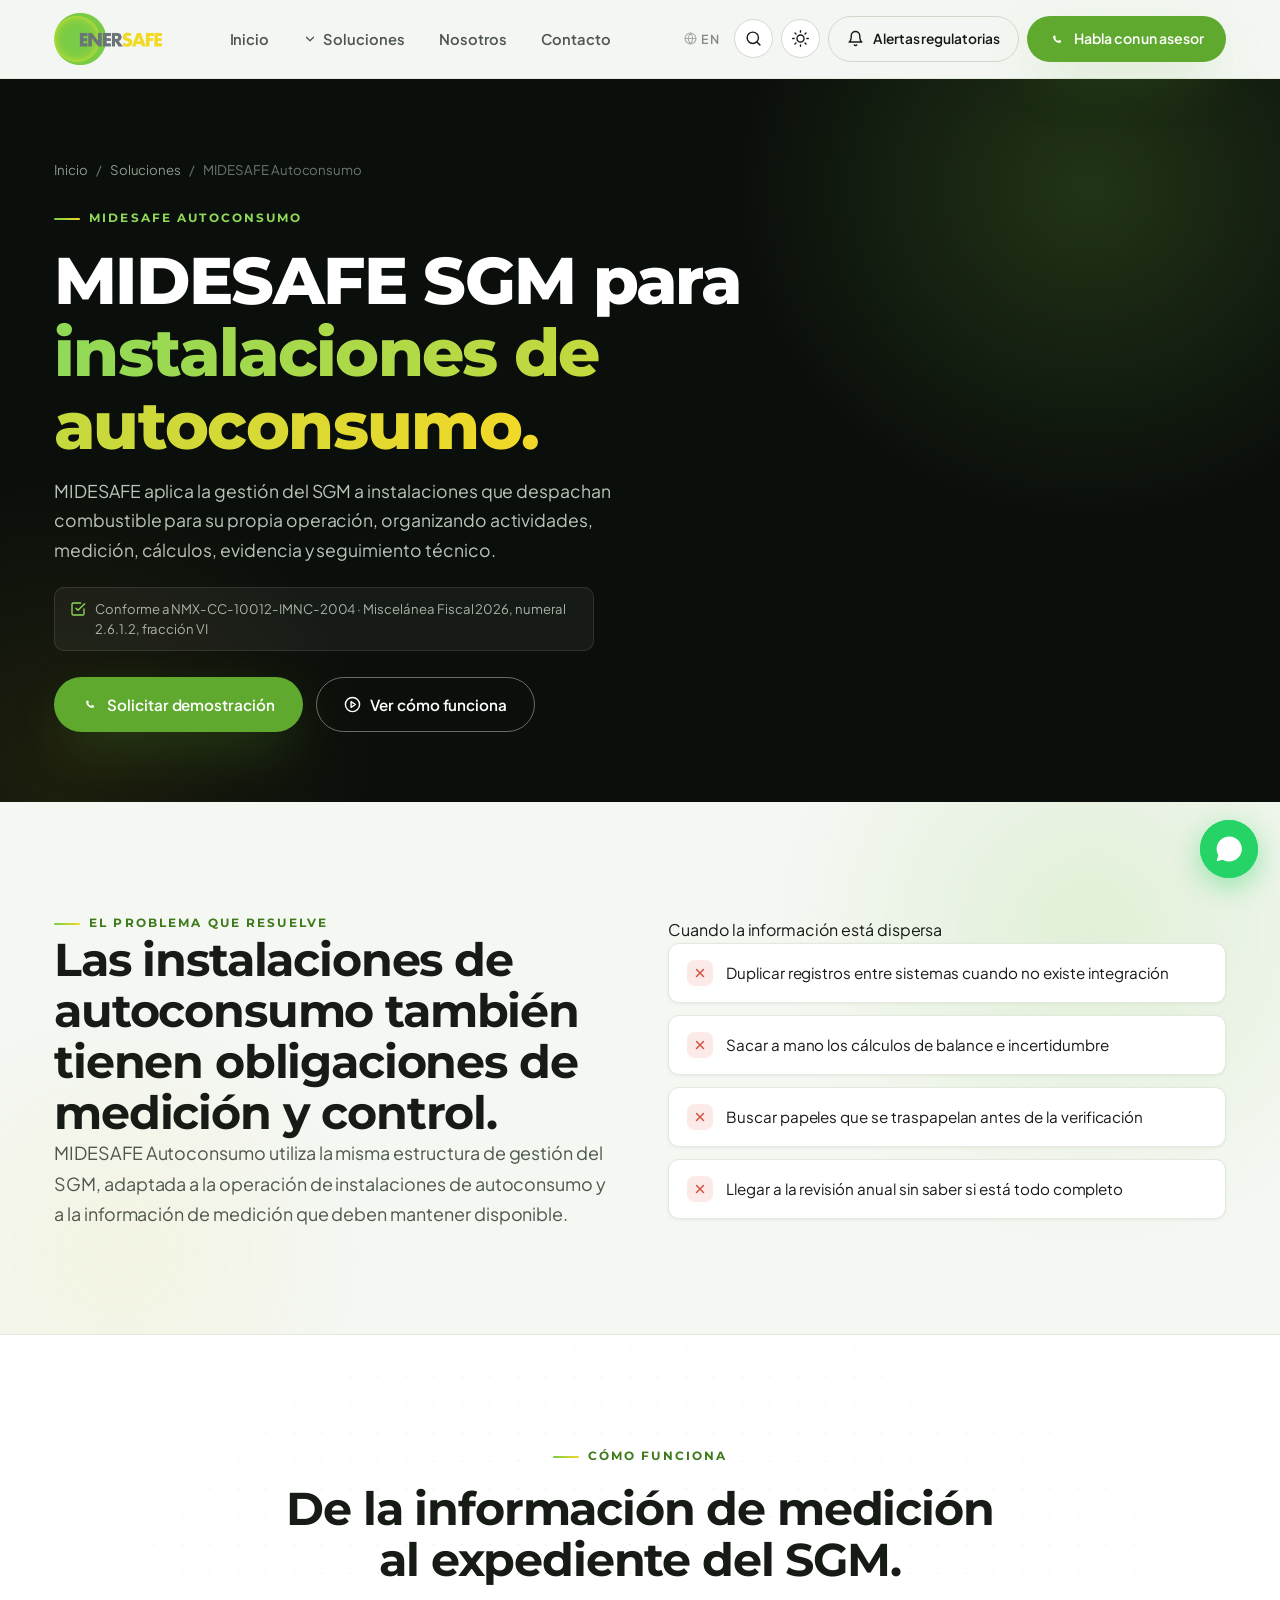
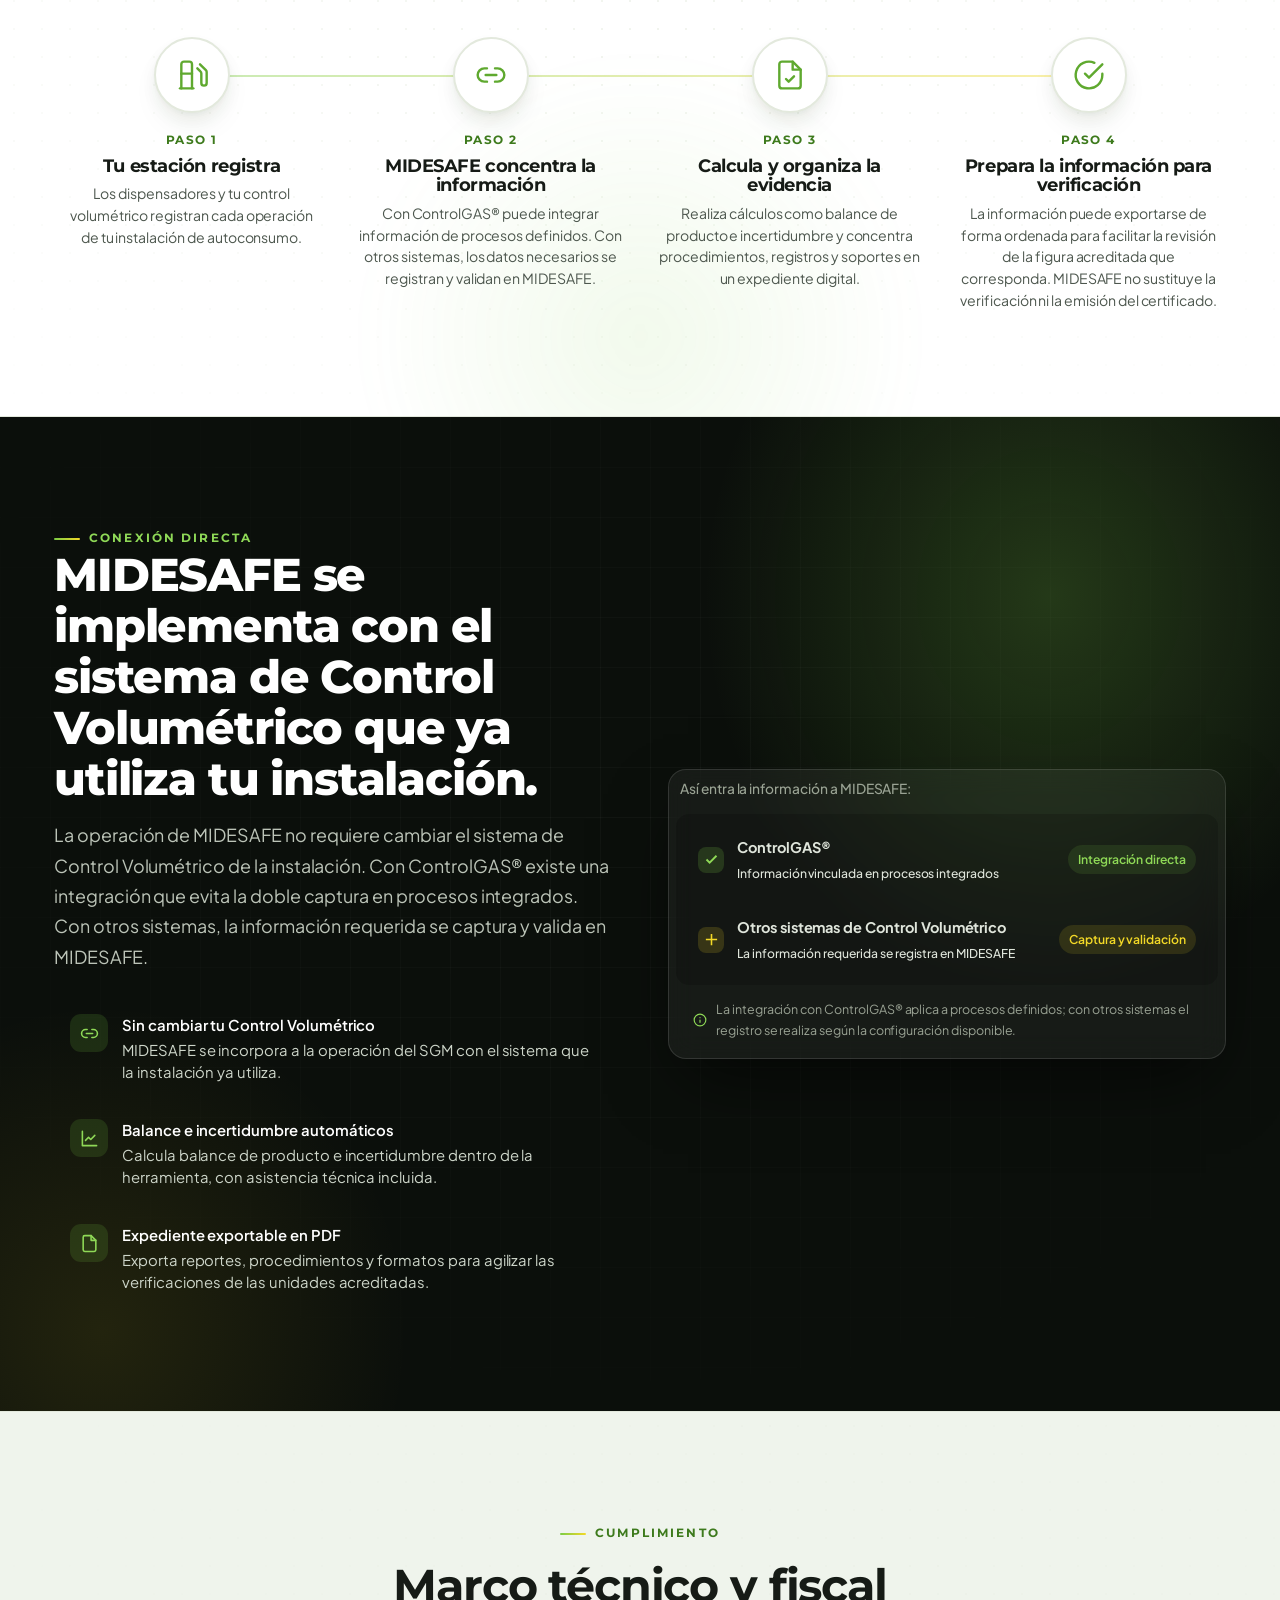
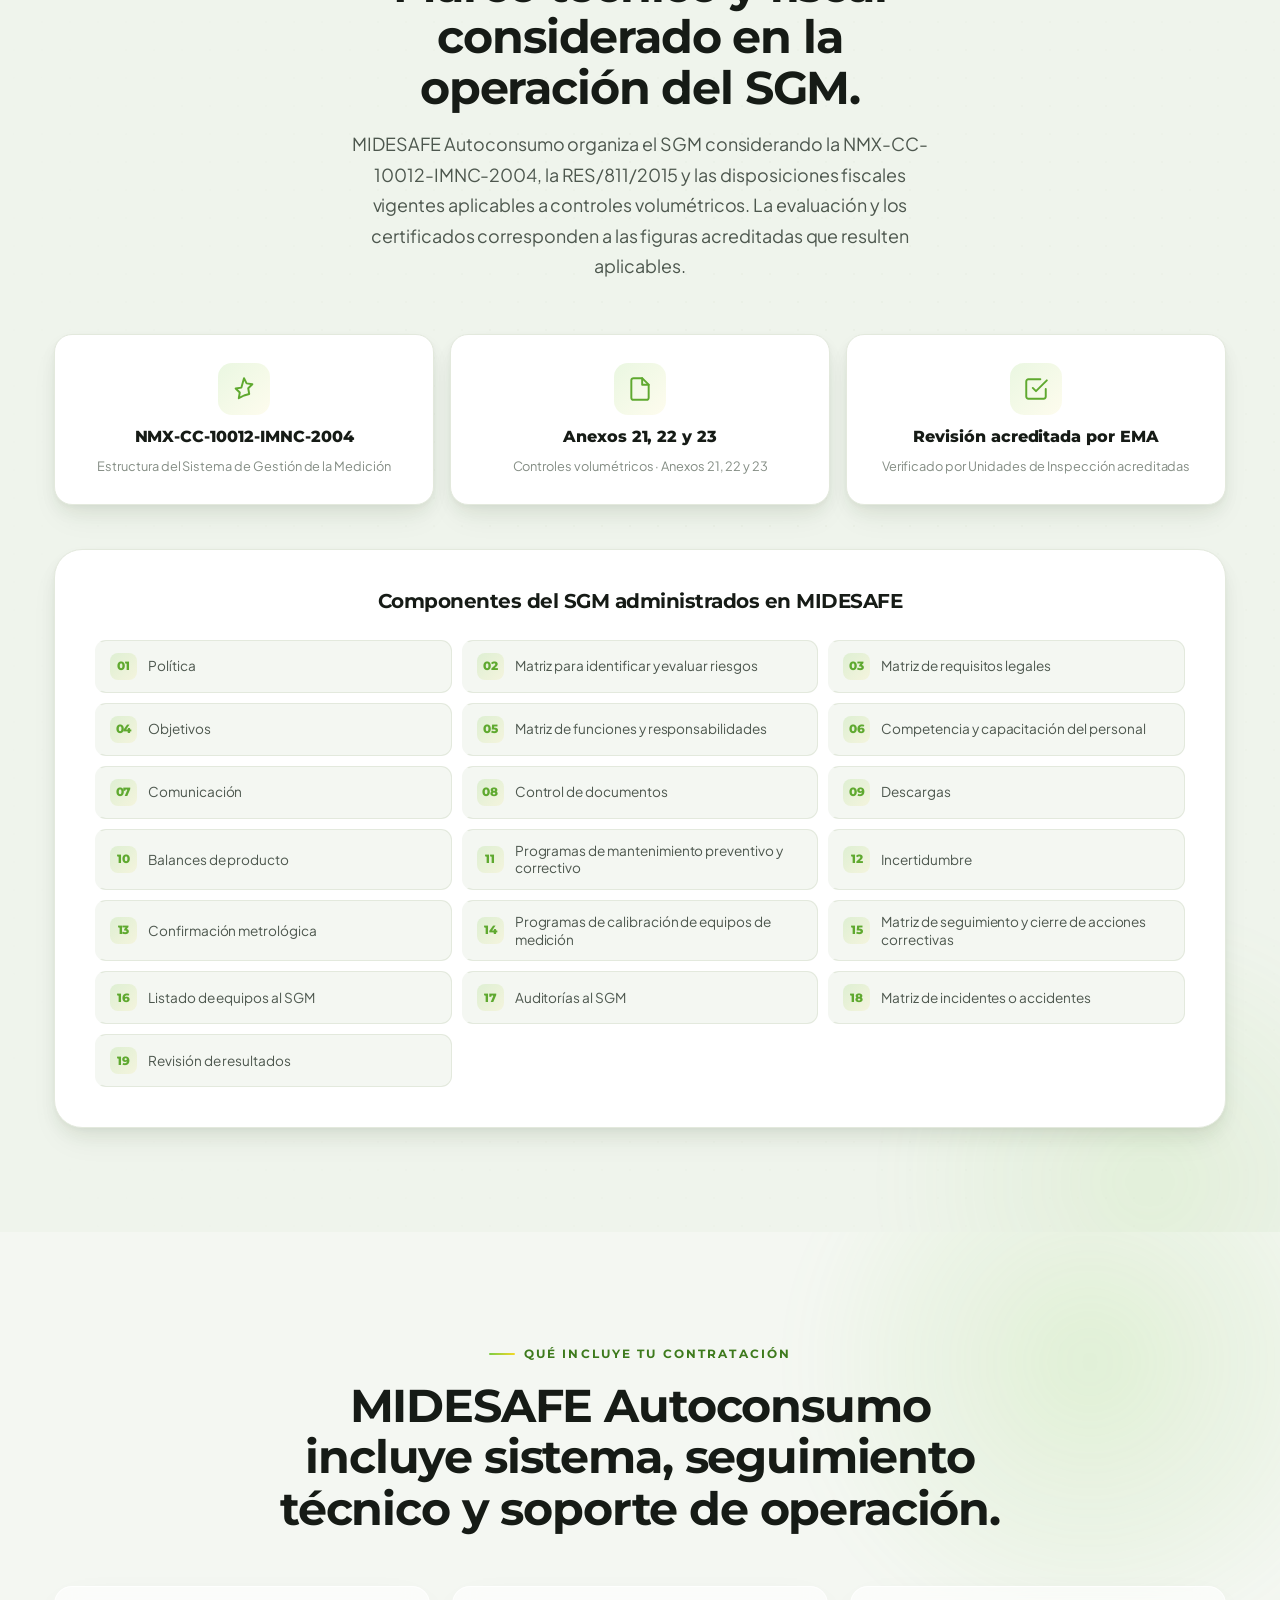
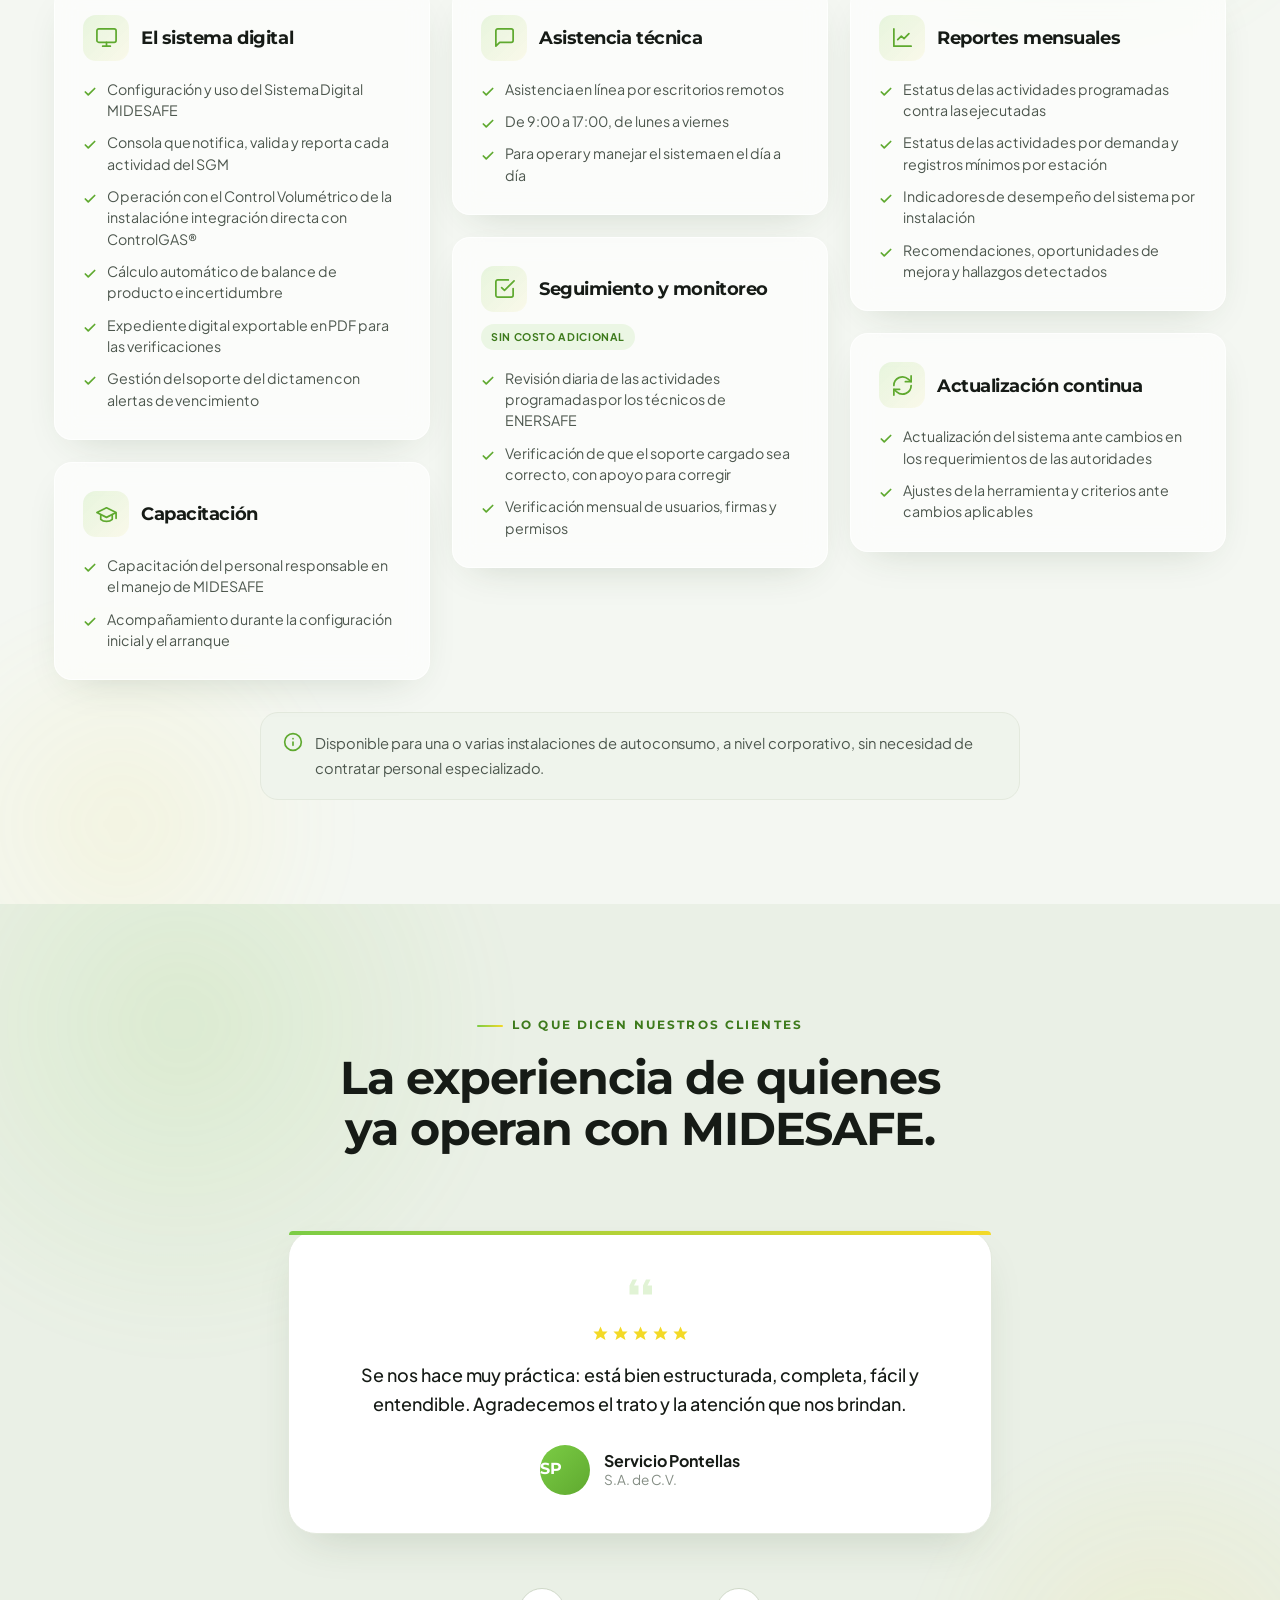
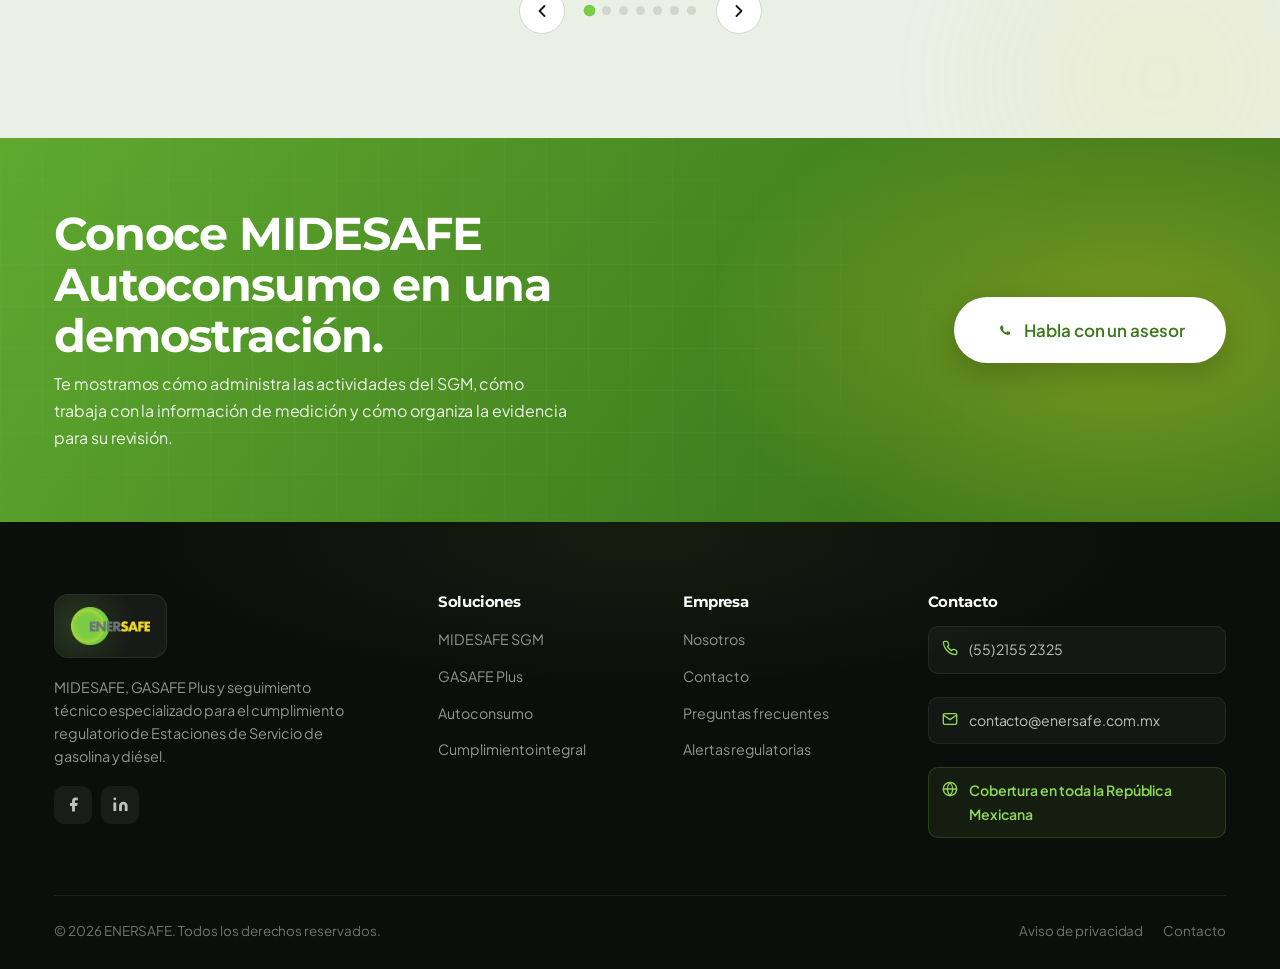
==== commit ca3319ad: "Publish ENERSAFE CEO proposal v3" ====
--- a/autoconsumo.html
+++ b/autoconsumo.html
@@ -1,422 +1,398 @@
 <!DOCTYPE html>
+
 <html lang="es">
 <head>
-<meta charset="UTF-8">
-<meta name="viewport" content="width=device-width, initial-scale=1.0">
+<meta charset="utf-8"/>
+<meta content="width=device-width, initial-scale=1.0" name="viewport"/>
 <title>MIDESAFE Autoconsumo — SGM para instalaciones de autoconsumo | ENERSAFE</title>
-<meta name="description" content="MIDESAFE Autoconsumo es el Sistema de Gestión de la Medición para instalaciones de autoconsumo, conforme a NMX-CC-10012-IMNC-2004 y a la Miscelánea Fiscal 2026, numeral 2.6.1.2, fracción VI. Se conecta con tu control volumétrico y arma el expediente para tu Certificado Anual de Cumplimiento.">
-<link rel="canonical" href="https://enersafe.com.mx/autoconsumo.html">
-<link rel="icon" href="favicon.png" type="image/png">
-<meta property="og:type" content="website">
-<meta property="og:url" content="https://enersafe.com.mx/autoconsumo.html">
-<meta property="og:title" content="MIDESAFE Autoconsumo — SGM para instalaciones de autoconsumo | ENERSAFE">
-<meta property="og:description" content="Sistema de Gestión de la Medición para instalaciones de autoconsumo conforme a NMX-CC-10012-IMNC-2004 y Miscelánea Fiscal 2026, numeral 2.6.1.2, fracción VI.">
-<meta property="og:image" content="https://enersafe.com.mx/assets/og/enersafe-og.jpg">
-<meta property="og:image:width" content="1200">
-<meta property="og:image:height" content="630">
-<meta property="og:locale" content="es_MX">
-<meta property="og:site_name" content="ENERSAFE">
-<meta name="twitter:card" content="summary_large_image">
-<meta name="twitter:title" content="MIDESAFE Autoconsumo — SGM para instalaciones de autoconsumo | ENERSAFE">
-<meta name="twitter:description" content="Sistema de Gestión de la Medición para instalaciones de autoconsumo conforme a NMX-CC-10012-IMNC-2004 y Miscelánea Fiscal 2026, numeral 2.6.1.2, fracción VI.">
-<meta name="twitter:image" content="https://enersafe.com.mx/assets/og/enersafe-og.jpg">
+<meta content="MIDESAFE Autoconsumo es el Sistema de Gestión de la Medición para instalaciones de autoconsumo, conforme a NMX-CC-10012-IMNC-2004 y a la Miscelánea Fiscal 2026, numeral 2.6.1.2, fracción VI. Se conecta con tu control volumétrico y arma el expediente para tu Certificado Anual de Cumplimiento." name="description"/>
+<link href="https://enersafe.com.mx/autoconsumo.html" rel="canonical"/>
+<link href="favicon.png" rel="icon" type="image/png"/>
+<meta content="website" property="og:type"/>
+<meta content="https://enersafe.com.mx/autoconsumo.html" property="og:url"/>
+<meta content="MIDESAFE Autoconsumo — SGM para instalaciones de autoconsumo | ENERSAFE" property="og:title"/>
+<meta content="Sistema de Gestión de la Medición para instalaciones de autoconsumo conforme a NMX-CC-10012-IMNC-2004 y Miscelánea Fiscal 2026, numeral 2.6.1.2, fracción VI." property="og:description"/>
+<meta content="https://enersafe.com.mx/assets/og/enersafe-og.jpg" property="og:image"/>
+<meta content="1200" property="og:image:width"/>
+<meta content="630" property="og:image:height"/>
+<meta content="es_MX" property="og:locale"/>
+<meta content="ENERSAFE" property="og:site_name"/>
+<meta content="summary_large_image" name="twitter:card"/>
+<meta content="MIDESAFE Autoconsumo — SGM para instalaciones de autoconsumo | ENERSAFE" name="twitter:title"/>
+<meta content="Sistema de Gestión de la Medición para instalaciones de autoconsumo conforme a NMX-CC-10012-IMNC-2004 y Miscelánea Fiscal 2026, numeral 2.6.1.2, fracción VI." name="twitter:description"/>
+<meta content="https://enersafe.com.mx/assets/og/enersafe-og.jpg" name="twitter:image"/>
 <script type="application/ld+json">
 {"@context":"https://schema.org","@graph":[{"@type":"Organization","@id":"https://enersafe.com.mx/#organization","name":"ENERSAFE","url":"https://enersafe.com.mx","logo":{"@type":"ImageObject","url":"https://enersafe.com.mx/assets/enersafe-logo.png"},"telephone":"+52-55-2155-2325","email":"contacto@enersafe.com.mx"},{"@type":"WebPage","@id":"https://enersafe.com.mx/autoconsumo.html","url":"https://enersafe.com.mx/autoconsumo.html","name":"MIDESAFE Autoconsumo — Gestión digital del SGM"},{"@type":"Service","name":"MIDESAFE Autoconsumo","provider":{"@id":"https://enersafe.com.mx/#organization"},"serviceType":"Gestión digital del Sistema de Gestión de la Medición para instalaciones de autoconsumo","description":"Aplicación de MIDESAFE SGM a instalaciones de autoconsumo, con gestión de actividades, medición, cálculos, evidencia y seguimiento técnico."}]}
 </script>
-
-<link rel="preconnect" href="https://fonts.googleapis.com">
-<link rel="preconnect" href="https://fonts.gstatic.com" crossorigin>
-<link href="https://fonts.googleapis.com/css2?family=Plus+Jakarta+Sans:wght@400;500;600;700;800&family=Montserrat:wght@600;700;800&display=swap" rel="stylesheet">
-<link rel="stylesheet" href="css/styles.css">
+<link href="https://fonts.googleapis.com" rel="preconnect"/>
+<link crossorigin="" href="https://fonts.gstatic.com" rel="preconnect"/>
+<link href="https://fonts.googleapis.com/css2?family=Plus+Jakarta+Sans:wght@400;500;600;700;800&amp;family=Montserrat:wght@600;700;800&amp;display=swap" rel="stylesheet"/>
+<link href="css/styles.css" rel="stylesheet"/>
 </head>
 <body>
-
 <div class="scroll-progress" id="scrollProgress"></div>
 <header id="siteHeader">
-  <nav class="nav">
-    <a href="index.html" class="brand" aria-label="ENERSAFE inicio"><img src="assets/enersafe-logo.png" alt="ENERSAFE"></a>
-
-    <div class="nav-links">
-      <a href="index.html" data-es="Inicio" data-en="Home">Inicio</a>
-
-      <div class="nav-drop" id="navDrop">
-        <button onclick="toggleDrop(event)" data-es="Soluciones" data-en="Solutions">Soluciones
-          <svg viewBox="0 0 24 24" fill="none" stroke="currentColor" stroke-width="2.2" stroke-linecap="round" stroke-linejoin="round"><polyline points="6 9 12 15 18 9"/></svg>
-        </button>
-        <div class="drop-menu">
-          <a class="drop-item" href="midesafe-sgm.html">
-            <span class="di-ic"><svg viewBox="0 0 24 24" fill="none" stroke="currentColor" stroke-width="2" stroke-linecap="round" stroke-linejoin="round"><path d="M3 3v18h18"/><path d="M18.7 8l-5.1 5.2-2.8-2.7L7 14.3"/></svg></span>
-            <span class="di-tx"><span class="di-t">MIDESAFE SGM</span><span class="di-d" data-es="Sistema de Gestión de la Medición · SAT" data-en="Measurement Management System · SAT">Sistema de Gestión de la Medición · SAT</span></span>
-          </a>
-          <a class="drop-item" href="gasafe-plus.html">
-            <span class="di-ic"><svg viewBox="0 0 24 24" fill="none" stroke="currentColor" stroke-width="2" stroke-linecap="round" stroke-linejoin="round"><path d="M12 2l8 4v6c0 5-3.5 8-8 10-4.5-2-8-5-8-10V6l8-4z"/><path d="M9 12l2 2 4-4"/></svg></span>
-            <span class="di-tx"><span class="di-t">GASAFE Plus</span><span class="di-d" data-es="SASISOPA y NOM-005 · ASEA" data-en="SASISOPA & NOM-005 · ASEA">SASISOPA y NOM-005 · ASEA</span></span>
-          </a>
-          <a class="drop-item" href="autoconsumo.html">
-            <span class="di-ic"><svg viewBox="0 0 24 24" fill="none" stroke="currentColor" stroke-width="2" stroke-linecap="round" stroke-linejoin="round"><path d="M14 16V4a2 2 0 0 0-2-2H4a2 2 0 0 0-2 2v11a1 1 0 0 0 1 1h2"/><path d="M14 9h4l4 4v3a1 1 0 0 1-1 1h-1"/><circle cx="7.5" cy="17.5" r="2.5"/><circle cx="17.5" cy="17.5" r="2.5"/></svg></span>
-            <span class="di-tx"><span class="di-t" data-es="Autoconsumo" data-en="Self-consumption">Autoconsumo</span><span class="di-d" data-es="Gestión de la medición para autoconsumo" data-en="Measurement management for self-consumption">Gestión de la medición para autoconsumo</span></span>
-          </a>
-          <div class="drop-sep"></div>
-          <a class="drop-item" href="servicios.html">
-            <span class="di-ic"><svg viewBox="0 0 24 24" fill="none" stroke="currentColor" stroke-width="2" stroke-linecap="round" stroke-linejoin="round"><path d="M14 2H6a2 2 0 0 0-2 2v16a2 2 0 0 0 2 2h12a2 2 0 0 0 2-2V8z"/><polyline points="14 2 14 8 20 8"/><line x1="9" y1="15" x2="15" y2="15"/></svg></span>
-            <span class="di-tx"><span class="di-t" data-es="Cumplimiento integral" data-en="Full compliance">Cumplimiento integral</span><span class="di-d" data-es="Auditorías, registros, licencias y trámites" data-en="Audits, registrations, licenses & filings">Auditorías, registros, licencias y trámites</span></span>
-          </a>
-        </div>
-      </div>
-
-      <a href="nosotros.html" data-es="Nosotros" data-en="About">Nosotros</a>
-      <a href="contacto.html" data-es="Contacto" data-en="Contact">Contacto</a>
-    </div>
-
-    <div class="nav-tools">
-      <button class="lang-link" onclick="toggleLang()" aria-label="Language / Idioma"><svg viewBox="0 0 24 24" fill="none" stroke="currentColor" stroke-width="2" stroke-linecap="round" stroke-linejoin="round"><circle cx="12" cy="12" r="10"/><line x1="2" y1="12" x2="22" y2="12"/><path d="M12 2a15.3 15.3 0 0 1 4 10 15.3 15.3 0 0 1-4 10 15.3 15.3 0 0 1-4-10 15.3 15.3 0 0 1 4-10z"/></svg><span class="lang-code">EN</span></button>
-      <button class="icon-btn" onclick="openSearch()" aria-label="Buscar">
-        <svg viewBox="0 0 24 24" fill="none" stroke="currentColor" stroke-width="2" stroke-linecap="round" stroke-linejoin="round"><circle cx="11" cy="11" r="8"/><line x1="21" y1="21" x2="16.65" y2="16.65"/></svg>
-      </button>
-      <button class="icon-btn" onclick="toggleTheme()" aria-label="Tema">
-        <svg class="ic-sun" viewBox="0 0 24 24" fill="none" stroke="currentColor" stroke-width="2" stroke-linecap="round" stroke-linejoin="round"><circle cx="12" cy="12" r="5"/><line x1="12" y1="1" x2="12" y2="3"/><line x1="12" y1="21" x2="12" y2="23"/><line x1="4.22" y1="4.22" x2="5.64" y2="5.64"/><line x1="18.36" y1="18.36" x2="19.78" y2="19.78"/><line x1="1" y1="12" x2="3" y2="12"/><line x1="21" y1="12" x2="23" y2="12"/><line x1="4.22" y1="19.78" x2="5.64" y2="18.36"/><line x1="18.36" y1="5.64" x2="19.78" y2="4.22"/></svg>
-        <svg class="ic-moon" style="display:none" viewBox="0 0 24 24" fill="none" stroke="currentColor" stroke-width="2" stroke-linecap="round" stroke-linejoin="round"><path d="M21 12.79A9 9 0 1 1 11.21 3 7 7 0 0 0 21 12.79z"/></svg>
-      </button>
-      <a href="#alertas" class="btn btn-secondary nav-alerts" data-es="Alertas regulatorias" data-en="Regulatory alerts"><svg viewBox="0 0 24 24" fill="none" stroke="currentColor" stroke-width="2" stroke-linecap="round" stroke-linejoin="round"><path d="M18 8A6 6 0 0 0 6 8c0 7-3 9-3 9h18s-3-2-3-9"/><path d="M13.73 21a2 2 0 0 1-3.46 0"/></svg> Alertas regulatorias</a>
-      <a href="https://wa.me/525610360614" target="_blank" rel="noopener" class="btn btn-primary nav-cta" data-es="Habla con un asesor" data-en="Talk to an advisor"><svg viewBox="0 0 24 24" fill="currentColor" style="width:16px;height:16px"><path d="M17.5 14.4c-.3-.1-1.7-.8-2-.9-.3-.1-.5-.1-.7.1-.2.3-.7.9-.9 1.1-.2.2-.3.2-.6.1-.3-.1-1.2-.5-2.3-1.4-.9-.8-1.4-1.7-1.6-2-.2-.3 0-.5.1-.6.1-.1.3-.3.4-.5.1-.2.2-.3.3-.5.1-.2 0-.4 0-.5-.1-.1-.7-1.6-.9-2.2-.2-.6-.5-.5-.7-.5h-.6c-.2 0-.5.1-.8.4-.3.3-1 1-1 2.5s1.1 2.9 1.2 3.1c.1.2 2.1 3.2 5.1 4.5.7.3 1.3.5 1.7.6.7.2 1.4.2 1.9.1.6-.1 1.7-.7 1.9-1.4.2-.7.2-1.3.2-1.4-.1-.1-.3-.2-.6-.3z"/></svg> Habla con un asesor</a>
-      <button class="nav-toggle" onclick="toggleMobileNav()" aria-label="Menú"><span></span><span></span><span></span></button>
-    </div>
-  </nav>
-
-  <div class="mobile-nav">
-    <a href="index.html" data-es="Inicio" data-en="Home">Inicio</a>
-    <a href="midesafe-sgm.html" class="sub">MIDESAFE SGM</a>
-    <a href="gasafe-plus.html" class="sub">GASAFE Plus</a>
-    <a href="autoconsumo.html" class="sub" data-es="Autoconsumo" data-en="Self-consumption">Autoconsumo</a>
-    <a href="servicios.html" class="sub" data-es="Cumplimiento integral" data-en="Full compliance">Cumplimiento integral</a>
-    <a href="nosotros.html" data-es="Nosotros" data-en="About">Nosotros</a>
-    <a href="contacto.html" data-es="Contacto" data-en="Contact">Contacto</a>
-    <a href="https://wa.me/525610360614" target="_blank" rel="noopener" data-es="Habla con un asesor" data-en="Talk to an advisor">Habla con un asesor</a>
-  </div>
+<nav class="nav">
+<a aria-label="ENERSAFE inicio" class="brand" href="index.html"><img alt="ENERSAFE" src="assets/enersafe-logo.png"/></a>
+<div class="nav-links">
+<a data-en="Home" data-es="Inicio" href="index.html">Inicio</a>
+<div class="nav-drop" id="navDrop">
+<button data-en="Solutions" data-es="Soluciones" onclick="toggleDrop(event)">Soluciones
+          <svg fill="none" stroke="currentColor" stroke-linecap="round" stroke-linejoin="round" stroke-width="2.2" viewbox="0 0 24 24"><polyline points="6 9 12 15 18 9"></polyline></svg>
+</button>
+<div class="drop-menu">
+<a class="drop-item" href="midesafe-sgm.html">
+<span class="di-ic"><svg fill="none" stroke="currentColor" stroke-linecap="round" stroke-linejoin="round" stroke-width="2" viewbox="0 0 24 24"><path d="M3 3v18h18"></path><path d="M18.7 8l-5.1 5.2-2.8-2.7L7 14.3"></path></svg></span>
+<span class="di-tx"><span class="di-t">MIDESAFE SGM</span><span class="di-d" data-en="Measurement Management System · SAT" data-es="Sistema de Gestión de la Medición · SAT">Sistema de Gestión de la Medición · SAT</span></span>
+</a>
+<a class="drop-item" href="gasafe-plus.html">
+<span class="di-ic"><svg fill="none" stroke="currentColor" stroke-linecap="round" stroke-linejoin="round" stroke-width="2" viewbox="0 0 24 24"><path d="M12 2l8 4v6c0 5-3.5 8-8 10-4.5-2-8-5-8-10V6l8-4z"></path><path d="M9 12l2 2 4-4"></path></svg></span>
+<span class="di-tx"><span class="di-t">GASAFE Plus</span><span class="di-d" data-en="SASISOPA &amp; NOM-005 · ASEA" data-es="SASISOPA y NOM-005 · ASEA">SASISOPA y NOM-005 · ASEA</span></span>
+</a>
+<a class="drop-item" href="autoconsumo.html">
+<span class="di-ic"><svg fill="none" stroke="currentColor" stroke-linecap="round" stroke-linejoin="round" stroke-width="2" viewbox="0 0 24 24"><path d="M14 16V4a2 2 0 0 0-2-2H4a2 2 0 0 0-2 2v11a1 1 0 0 0 1 1h2"></path><path d="M14 9h4l4 4v3a1 1 0 0 1-1 1h-1"></path><circle cx="7.5" cy="17.5" r="2.5"></circle><circle cx="17.5" cy="17.5" r="2.5"></circle></svg></span>
+<span class="di-tx"><span class="di-t" data-en="Self-consumption" data-es="Autoconsumo">Autoconsumo</span><span class="di-d" data-en="Measurement management for self-consumption" data-es="Gestión de la medición para autoconsumo">Gestión de la medición para autoconsumo</span></span>
+</a>
+<div class="drop-sep"></div>
+<a class="drop-item" href="servicios.html">
+<span class="di-ic"><svg fill="none" stroke="currentColor" stroke-linecap="round" stroke-linejoin="round" stroke-width="2" viewbox="0 0 24 24"><path d="M14 2H6a2 2 0 0 0-2 2v16a2 2 0 0 0 2 2h12a2 2 0 0 0 2-2V8z"></path><polyline points="14 2 14 8 20 8"></polyline><line x1="9" x2="15" y1="15" y2="15"></line></svg></span>
+<span class="di-tx"><span class="di-t" data-en="Full compliance" data-es="Cumplimiento integral">Cumplimiento integral</span><span class="di-d" data-en="Audits, registrations, licenses &amp; filings" data-es="Auditorías, registros, licencias y trámites">Auditorías, registros, licencias y trámites</span></span>
+</a>
+</div>
+</div>
+<a data-en="About" data-es="Nosotros" href="nosotros.html">Nosotros</a>
+<a data-en="Contact" data-es="Contacto" href="contacto.html">Contacto</a>
+</div>
+<div class="nav-tools">
+<button aria-label="Language / Idioma" class="lang-link" onclick="toggleLang()"><svg fill="none" stroke="currentColor" stroke-linecap="round" stroke-linejoin="round" stroke-width="2" viewbox="0 0 24 24"><circle cx="12" cy="12" r="10"></circle><line x1="2" x2="22" y1="12" y2="12"></line><path d="M12 2a15.3 15.3 0 0 1 4 10 15.3 15.3 0 0 1-4 10 15.3 15.3 0 0 1-4-10 15.3 15.3 0 0 1 4-10z"></path></svg><span class="lang-code">EN</span></button>
+<button aria-label="Buscar" class="icon-btn" onclick="openSearch()">
+<svg fill="none" stroke="currentColor" stroke-linecap="round" stroke-linejoin="round" stroke-width="2" viewbox="0 0 24 24"><circle cx="11" cy="11" r="8"></circle><line x1="21" x2="16.65" y1="21" y2="16.65"></line></svg>
+</button>
+<button aria-label="Tema" class="icon-btn" onclick="toggleTheme()">
+<svg class="ic-sun" fill="none" stroke="currentColor" stroke-linecap="round" stroke-linejoin="round" stroke-width="2" viewbox="0 0 24 24"><circle cx="12" cy="12" r="5"></circle><line x1="12" x2="12" y1="1" y2="3"></line><line x1="12" x2="12" y1="21" y2="23"></line><line x1="4.22" x2="5.64" y1="4.22" y2="5.64"></line><line x1="18.36" x2="19.78" y1="18.36" y2="19.78"></line><line x1="1" x2="3" y1="12" y2="12"></line><line x1="21" x2="23" y1="12" y2="12"></line><line x1="4.22" x2="5.64" y1="19.78" y2="18.36"></line><line x1="18.36" x2="19.78" y1="5.64" y2="4.22"></line></svg>
+<svg class="ic-moon" fill="none" stroke="currentColor" stroke-linecap="round" stroke-linejoin="round" stroke-width="2" style="display:none" viewbox="0 0 24 24"><path d="M21 12.79A9 9 0 1 1 11.21 3 7 7 0 0 0 21 12.79z"></path></svg>
+</button>
+<a class="btn btn-secondary nav-alerts" data-en="Regulatory alerts" data-es="Alertas regulatorias" href="#alertas"><svg fill="none" stroke="currentColor" stroke-linecap="round" stroke-linejoin="round" stroke-width="2" viewbox="0 0 24 24"><path d="M18 8A6 6 0 0 0 6 8c0 7-3 9-3 9h18s-3-2-3-9"></path><path d="M13.73 21a2 2 0 0 1-3.46 0"></path></svg> Alertas regulatorias</a>
+<a class="btn btn-primary nav-cta" data-en="Talk to an advisor" data-es="Habla con un asesor" href="https://wa.me/525610360614" rel="noopener" target="_blank"><svg fill="currentColor" style="width:16px;height:16px" viewbox="0 0 24 24"><path d="M17.5 14.4c-.3-.1-1.7-.8-2-.9-.3-.1-.5-.1-.7.1-.2.3-.7.9-.9 1.1-.2.2-.3.2-.6.1-.3-.1-1.2-.5-2.3-1.4-.9-.8-1.4-1.7-1.6-2-.2-.3 0-.5.1-.6.1-.1.3-.3.4-.5.1-.2.2-.3.3-.5.1-.2 0-.4 0-.5-.1-.1-.7-1.6-.9-2.2-.2-.6-.5-.5-.7-.5h-.6c-.2 0-.5.1-.8.4-.3.3-1 1-1 2.5s1.1 2.9 1.2 3.1c.1.2 2.1 3.2 5.1 4.5.7.3 1.3.5 1.7.6.7.2 1.4.2 1.9.1.6-.1 1.7-.7 1.9-1.4.2-.7.2-1.3.2-1.4-.1-.1-.3-.2-.6-.3z"></path></svg> Habla con un asesor</a>
+<button aria-label="Menú" class="nav-toggle" onclick="toggleMobileNav()"><span></span><span></span><span></span></button>
+</div>
+</nav>
+<div class="mobile-nav">
+<a data-en="Home" data-es="Inicio" href="index.html">Inicio</a>
+<a class="sub" href="midesafe-sgm.html">MIDESAFE SGM</a>
+<a class="sub" href="gasafe-plus.html">GASAFE Plus</a>
+<a class="sub" data-en="Self-consumption" data-es="Autoconsumo" href="autoconsumo.html">Autoconsumo</a>
+<a class="sub" data-en="Full compliance" data-es="Cumplimiento integral" href="servicios.html">Cumplimiento integral</a>
+<a data-en="About" data-es="Nosotros" href="nosotros.html">Nosotros</a>
+<a data-en="Contact" data-es="Contacto" href="contacto.html">Contacto</a>
+<a data-en="Talk to an advisor" data-es="Habla con un asesor" href="https://wa.me/525610360614" rel="noopener" target="_blank">Habla con un asesor</a>
+</div>
 </header>
-
 <div class="search-overlay" id="searchOverlay">
-  <div class="search-box">
-    <div class="search-input-row">
-      <svg viewBox="0 0 24 24" fill="none" stroke="currentColor" stroke-width="2" stroke-linecap="round" stroke-linejoin="round"><circle cx="11" cy="11" r="8"/><line x1="21" y1="21" x2="16.65" y2="16.65"/></svg>
-      <input type="text" id="searchInput" placeholder="Buscar ASEA, SAT, SASISOPA, dictamen, COA..." autocomplete="off">
-      <button class="search-close" onclick="closeSearch()" aria-label="Cerrar">&times;</button>
-    </div>
-    <div class="search-results" id="searchResults"></div>
-  </div>
-</div>
-
-
-
+<div class="search-box">
+<div class="search-input-row">
+<svg fill="none" stroke="currentColor" stroke-linecap="round" stroke-linejoin="round" stroke-width="2" viewbox="0 0 24 24"><circle cx="11" cy="11" r="8"></circle><line x1="21" x2="16.65" y1="21" y2="16.65"></line></svg>
+<input autocomplete="off" id="searchInput" placeholder="Buscar ASEA, SAT, SASISOPA, dictamen, COA..." type="text"/>
+<button aria-label="Cerrar" class="search-close" onclick="closeSearch()">×</button>
+</div>
+<div class="search-results" id="searchResults"></div>
+</div>
+</div>
 <!-- ============================ ENCABEZADO DE PÁGINA ============================ -->
 <section class="page-hero">
-  <div class="ph-mesh"></div>
-  <div class="wrap">
-    <div class="crumbs">
-      <a href="index.html" data-es="Inicio" data-en="Home">Inicio</a> <span>/</span>
-      <a href="servicios.html" data-es="Soluciones" data-en="Solutions">Soluciones</a> <span>/</span>
-      <span>MIDESAFE Autoconsumo</span>
-    </div>
-    <span class="eyebrow light">MIDESAFE Autoconsumo</span>
-    <h1 data-es="Gestión digital del SGM para <span class='hl'>instalaciones de autoconsumo.</span>" data-en="Digital SGM management for <span class='hl'>self-consumption facilities.</span>">Gestión digital del SGM para <span class="hl">instalaciones de autoconsumo.</span></h1>
-    <p data-es="MIDESAFE aplica la gestión del SGM a instalaciones que despachan combustible para su propia operación, organizando actividades, medición, cálculos, evidencia y seguimiento técnico." data-en="If your company dispenses fuel for its own fleet, the SAT also requires a Measurement Management System. MIDESAFE Autoconsumo runs it for you and builds the file for your Annual Compliance Certificate.">MIDESAFE aplica la gestión del SGM a instalaciones que despachan combustible para su propia operación, organizando actividades, medición, cálculos, evidencia y seguimiento técnico.</p>
-    <div class="ph-norm"><svg viewBox="0 0 24 24" fill="none" stroke="currentColor" stroke-width="2" stroke-linecap="round" stroke-linejoin="round"><path d="M9 11l3 3L22 4"/><path d="M21 12v7a2 2 0 0 1-2 2H5a2 2 0 0 1-2-2V5a2 2 0 0 1 2-2h11"/></svg> <span data-es="Conforme a NMX-CC-10012-IMNC-2004 · Miscelánea Fiscal 2026, numeral 2.6.1.2, fracción VI" data-en="Compliant with NMX-CC-10012-IMNC-2004 · 2026 Tax Miscellany, item 2.6.1.2, section VI">Conforme a NMX-CC-10012-IMNC-2004 · Miscelánea Fiscal 2026, numeral 2.6.1.2, fracción VI</span></div>
-    <div class="ph-actions">
-      <a href="https://wa.me/525610360614" target="_blank" rel="noopener" class="btn btn-primary" data-es="Solicitar demostración" data-en="Request a demo"><svg viewBox="0 0 24 24" fill="currentColor" style="width:16px;height:16px"><path d="M17.5 14.4c-.3-.1-1.7-.8-2-.9-.3-.1-.5-.1-.7.1-.2.3-.7.9-.9 1.1-.2.2-.3.2-.6.1-.3-.1-1.2-.5-2.3-1.4-.9-.8-1.4-1.7-1.6-2-.2-.3 0-.5.1-.6.1-.1.3-.3.4-.5.1-.2.2-.3.3-.5.1-.2 0-.4 0-.5-.1-.1-.7-1.6-.9-2.2-.2-.6-.5-.5-.7-.5h-.6c-.2 0-.5.1-.8.4-.3.3-1 1-1 2.5s1.1 2.9 1.2 3.1c.1.2 2.1 3.2 5.1 4.5.7.3 1.3.5 1.7.6.7.2 1.4.2 1.9.1.6-.1 1.7-.7 1.9-1.4.2-.7.2-1.3.2-1.4-.1-.1-.3-.2-.6-.3z"/></svg> Solicitar demostración</a>
-      <a href="#como" class="btn btn-secondary" data-es="Ver cómo funciona" data-en="See how it works"><svg viewBox="0 0 24 24" fill="none" stroke="currentColor" stroke-width="2" stroke-linecap="round" stroke-linejoin="round"><circle cx="12" cy="12" r="10"/><polygon points="10 8 16 12 10 16 10 8"/></svg> Ver cómo funciona</a>
-    </div>
-  </div>
-</section>
-
+<div class="ph-mesh"></div>
+<div class="wrap">
+<div class="crumbs">
+<a data-en="Home" data-es="Inicio" href="index.html">Inicio</a> <span>/</span>
+<a data-en="Solutions" data-es="Soluciones" href="servicios.html">Soluciones</a> <span>/</span>
+<span>MIDESAFE Autoconsumo</span>
+</div>
+<span class="eyebrow light">MIDESAFE Autoconsumo</span>
+<h1 data-en="MIDESAFE SGM for &lt;span class='hl'&gt;self-consumption facilities.&lt;/span&gt;" data-es="MIDESAFE SGM para &lt;span class='hl'&gt;instalaciones de autoconsumo.&lt;/span&gt;">MIDESAFE SGM para <span class="hl">instalaciones de autoconsumo.</span></h1>
+<p data-en="If your company dispenses fuel for its own fleet, the SAT also requires a Measurement Management System. MIDESAFE Autoconsumo runs it for you and builds the file for your Annual Compliance Certificate." data-es="MIDESAFE aplica la gestión del SGM a instalaciones que despachan combustible para su propia operación, organizando actividades, medición, cálculos, evidencia y seguimiento técnico.">MIDESAFE aplica la gestión del SGM a instalaciones que despachan combustible para su propia operación, organizando actividades, medición, cálculos, evidencia y seguimiento técnico.</p>
+<div class="ph-norm"><svg fill="none" stroke="currentColor" stroke-linecap="round" stroke-linejoin="round" stroke-width="2" viewbox="0 0 24 24"><path d="M9 11l3 3L22 4"></path><path d="M21 12v7a2 2 0 0 1-2 2H5a2 2 0 0 1-2-2V5a2 2 0 0 1 2-2h11"></path></svg> <span data-en="Compliant with NMX-CC-10012-IMNC-2004 · 2026 Tax Miscellany, item 2.6.1.2, section VI" data-es="Conforme a NMX-CC-10012-IMNC-2004 · Miscelánea Fiscal 2026, numeral 2.6.1.2, fracción VI">Conforme a NMX-CC-10012-IMNC-2004 · Miscelánea Fiscal 2026, numeral 2.6.1.2, fracción VI</span></div>
+<div class="ph-actions">
+<a class="btn btn-primary" data-en="Request a demo" data-es="Solicitar demostración" href="https://wa.me/525610360614" rel="noopener" target="_blank"><svg fill="currentColor" style="width:16px;height:16px" viewbox="0 0 24 24"><path d="M17.5 14.4c-.3-.1-1.7-.8-2-.9-.3-.1-.5-.1-.7.1-.2.3-.7.9-.9 1.1-.2.2-.3.2-.6.1-.3-.1-1.2-.5-2.3-1.4-.9-.8-1.4-1.7-1.6-2-.2-.3 0-.5.1-.6.1-.1.3-.3.4-.5.1-.2.2-.3.3-.5.1-.2 0-.4 0-.5-.1-.1-.7-1.6-.9-2.2-.2-.6-.5-.5-.7-.5h-.6c-.2 0-.5.1-.8.4-.3.3-1 1-1 2.5s1.1 2.9 1.2 3.1c.1.2 2.1 3.2 5.1 4.5.7.3 1.3.5 1.7.6.7.2 1.4.2 1.9.1.6-.1 1.7-.7 1.9-1.4.2-.7.2-1.3.2-1.4-.1-.1-.3-.2-.6-.3z"></path></svg> Solicitar demostración</a>
+<a class="btn btn-secondary" data-en="See how it works" data-es="Ver cómo funciona" href="#como"><svg fill="none" stroke="currentColor" stroke-linecap="round" stroke-linejoin="round" stroke-width="2" viewbox="0 0 24 24"><circle cx="12" cy="12" r="10"></circle><polygon points="10 8 16 12 10 16 10 8"></polygon></svg> Ver cómo funciona</a>
+</div>
+</div>
+</section>
 <!-- ============================ EL PROBLEMA QUE RESUELVE ============================ -->
 <section class="section sols">
-  <div class="wrap">
-    <div class="prob-layout">
-      <div class="reveal-l">
-        <span class="eyebrow" data-es="El problema que resuelve" data-en="The problem it solves">El problema que resuelve</span>
-        <h2 data-es="Las instalaciones de autoconsumo también tienen obligaciones de medición y control." data-en="Self-consumption also answers to the SAT.">Las instalaciones de autoconsumo también tienen obligaciones de medición y control.</h2>
-        <p class="lead" data-es="MIDESAFE Autoconsumo utiliza la misma estructura de gestión del SGM, adaptada a la operación de instalaciones de autoconsumo y a la información de medición que deben mantener disponible." data-en="Self-consumption facilities have the same obligation to measure and prove it as a station selling to the public. Without a tool to sustain it, keeping the Measurement Management System up to date falls on your staff.">MIDESAFE Autoconsumo utiliza la misma estructura de gestión del SGM, adaptada a la operación de instalaciones de autoconsumo y a la información de medición que deben mantener disponible.</p>
-      </div>
-      <div class="reveal-r" data-delay="1">
-        <span class="prob-label" data-es="Cuando la información está dispersa" data-en="Without a digital system, this falls on your team">Cuando la información está dispersa</span>
-        <div class="prob-list">
-          <div class="prob-item"><span class="pi-x"><svg viewBox="0 0 24 24" fill="none" stroke="currentColor" stroke-width="2.4" stroke-linecap="round" stroke-linejoin="round"><line x1="18" y1="6" x2="6" y2="18"/><line x1="6" y1="6" x2="18" y2="18"/></svg></span><span data-es="Duplicar registros entre sistemas cuando no existe integración" data-en="Entering twice what your volumetric control already recorded">Duplicar registros entre sistemas cuando no existe integración</span></div>
-          <div class="prob-item"><span class="pi-x"><svg viewBox="0 0 24 24" fill="none" stroke="currentColor" stroke-width="2.4" stroke-linecap="round" stroke-linejoin="round"><line x1="18" y1="6" x2="6" y2="18"/><line x1="6" y1="6" x2="18" y2="18"/></svg></span><span data-es="Sacar a mano los cálculos de balance e incertidumbre" data-en="Doing balance and uncertainty calculations by hand">Sacar a mano los cálculos de balance e incertidumbre</span></div>
-          <div class="prob-item"><span class="pi-x"><svg viewBox="0 0 24 24" fill="none" stroke="currentColor" stroke-width="2.4" stroke-linecap="round" stroke-linejoin="round"><line x1="18" y1="6" x2="6" y2="18"/><line x1="6" y1="6" x2="18" y2="18"/></svg></span><span data-es="Buscar papeles que se traspapelan antes de la verificación" data-en="Hunting for papers that get misplaced before inspection">Buscar papeles que se traspapelan antes de la verificación</span></div>
-          <div class="prob-item"><span class="pi-x"><svg viewBox="0 0 24 24" fill="none" stroke="currentColor" stroke-width="2.4" stroke-linecap="round" stroke-linejoin="round"><line x1="18" y1="6" x2="6" y2="18"/><line x1="6" y1="6" x2="18" y2="18"/></svg></span><span data-es="Llegar a la revisión anual sin saber si está todo completo" data-en="Reaching the annual review unsure if everything is complete">Llegar a la revisión anual sin saber si está todo completo</span></div>
-        </div>
-      </div>
-    </div>
-  </div>
-</section>
-
+<div class="wrap">
+<div class="prob-layout">
+<div class="reveal-l">
+<span class="eyebrow" data-en="The problem it solves" data-es="El problema que resuelve">El problema que resuelve</span>
+<h2 data-en="Self-consumption also answers to the SAT." data-es="Las instalaciones de autoconsumo también tienen obligaciones de medición y control.">Las instalaciones de autoconsumo también tienen obligaciones de medición y control.</h2>
+<p class="lead" data-en="Self-consumption facilities have the same obligation to measure and prove it as a station selling to the public. Without a tool to sustain it, keeping the Measurement Management System up to date falls on your staff." data-es="MIDESAFE Autoconsumo utiliza la misma estructura de gestión del SGM, adaptada a la operación de instalaciones de autoconsumo y a la información de medición que deben mantener disponible.">MIDESAFE Autoconsumo utiliza la misma estructura de gestión del SGM, adaptada a la operación de instalaciones de autoconsumo y a la información de medición que deben mantener disponible.</p>
+</div>
+<div class="reveal-r" data-delay="1">
+<span class="prob-label" data-en="Without a digital system, this falls on your team" data-es="Cuando la información está dispersa">Cuando la información está dispersa</span>
+<div class="prob-list">
+<div class="prob-item"><span class="pi-x"><svg fill="none" stroke="currentColor" stroke-linecap="round" stroke-linejoin="round" stroke-width="2.4" viewbox="0 0 24 24"><line x1="18" x2="6" y1="6" y2="18"></line><line x1="6" x2="18" y1="6" y2="18"></line></svg></span><span data-en="Entering twice what your volumetric control already recorded" data-es="Duplicar registros entre sistemas cuando no existe integración">Duplicar registros entre sistemas cuando no existe integración</span></div>
+<div class="prob-item"><span class="pi-x"><svg fill="none" stroke="currentColor" stroke-linecap="round" stroke-linejoin="round" stroke-width="2.4" viewbox="0 0 24 24"><line x1="18" x2="6" y1="6" y2="18"></line><line x1="6" x2="18" y1="6" y2="18"></line></svg></span><span data-en="Doing balance and uncertainty calculations by hand" data-es="Sacar a mano los cálculos de balance e incertidumbre">Sacar a mano los cálculos de balance e incertidumbre</span></div>
+<div class="prob-item"><span class="pi-x"><svg fill="none" stroke="currentColor" stroke-linecap="round" stroke-linejoin="round" stroke-width="2.4" viewbox="0 0 24 24"><line x1="18" x2="6" y1="6" y2="18"></line><line x1="6" x2="18" y1="6" y2="18"></line></svg></span><span data-en="Hunting for papers that get misplaced before inspection" data-es="Buscar papeles que se traspapelan antes de la verificación">Buscar papeles que se traspapelan antes de la verificación</span></div>
+<div class="prob-item"><span class="pi-x"><svg fill="none" stroke="currentColor" stroke-linecap="round" stroke-linejoin="round" stroke-width="2.4" viewbox="0 0 24 24"><line x1="18" x2="6" y1="6" y2="18"></line><line x1="6" x2="18" y1="6" y2="18"></line></svg></span><span data-en="Reaching the annual review unsure if everything is complete" data-es="Llegar a la revisión anual sin saber si está todo completo">Llegar a la revisión anual sin saber si está todo completo</span></div>
+</div>
+</div>
+</div>
+</div>
+</section>
 <!-- ============================ CÓMO FUNCIONA (flujo de 4 pasos) ============================ -->
 <section class="section how" id="como">
-  <div class="wrap">
-    <div class="section-head center reveal">
-      <span class="eyebrow" data-es="Cómo funciona" data-en="How it works">Cómo funciona</span>
-      <h2 data-es="De la información de medición al expediente del SGM." data-en="From your station's measurement to the Certificate, with no manual steps.">De la información de medición al expediente del SGM.</h2>
-    </div>
-    <div class="flow">
-      <div class="flow-line"></div>
-      <div class="flow-step reveal">
-        <div class="fs-ic"><svg viewBox="0 0 24 24" fill="none" stroke="currentColor" stroke-width="1.8" stroke-linecap="round" stroke-linejoin="round"><line x1="3" y1="22" x2="13" y2="22"/><path d="M4 22V4a2 2 0 0 1 2-2h4a2 2 0 0 1 2 2v18"/><path d="M4 11h8"/><path d="M16 7l2.29 2.29A2 2 0 0 1 19 10.7V18a2 2 0 0 0 4 0V9.83a2 2 0 0 0-.59-1.42L18 4"/></svg></div>
-        <span class="fs-step" data-es="Paso 1" data-en="Step 1">Paso 1</span>
-        <h3 data-es="Tu estación registra" data-en="Your station records">Tu estación registra</h3>
-        <p data-es="Los dispensadores y tu control volumétrico registran cada operación de tu instalación de autoconsumo." data-en="Your dispensers and volumetric control register every operation at your self-consumption facility.">Los dispensadores y tu control volumétrico registran cada operación de tu instalación de autoconsumo.</p>
-      </div>
-      <div class="flow-step reveal" data-delay="1">
-        <div class="fs-ic"><svg viewBox="0 0 24 24" fill="none" stroke="currentColor" stroke-width="1.8" stroke-linecap="round" stroke-linejoin="round"><path d="M9 17H7A5 5 0 0 1 7 7h2"/><path d="M15 7h2a5 5 0 0 1 0 10h-2"/><line x1="8" y1="12" x2="16" y2="12"/></svg></div>
-        <span class="fs-step" data-es="Paso 2" data-en="Step 2">Paso 2</span>
-        <h3 data-es="MIDESAFE concentra la información" data-en="MIDESAFE receives the data">MIDESAFE concentra la información</h3>
-        <p data-es="Con ControlGAS® puede integrar información de procesos definidos. Con otros sistemas, los datos necesarios se registran y validan en MIDESAFE." data-en="It links directly with your volumetric control and receives the information, with no one entering data twice.">Con ControlGAS® puede integrar información de procesos definidos. Con otros sistemas, los datos necesarios se registran y validan en MIDESAFE.</p>
-      </div>
-      <div class="flow-step reveal" data-delay="2">
-        <div class="fs-ic"><svg viewBox="0 0 24 24" fill="none" stroke="currentColor" stroke-width="1.8" stroke-linecap="round" stroke-linejoin="round"><path d="M14 2H6a2 2 0 0 0-2 2v16a2 2 0 0 0 2 2h12a2 2 0 0 0 2-2V8z"/><polyline points="14 2 14 8 20 8"/><path d="M9 15l2 2 4-4"/></svg></div>
-        <span class="fs-step" data-es="Paso 3" data-en="Step 3">Paso 3</span>
-        <h3 data-es="Calcula y organiza la evidencia" data-en="It calculates and builds the digital file">Calcula y organiza la evidencia</h3>
-        <p data-es="Realiza cálculos como balance de producto e incertidumbre y concentra procedimientos, registros y soportes en un expediente digital." data-en="It runs the balance and uncertainty calculations and concentrates the evidence in a digital file, per the SAT standard.">Realiza cálculos como balance de producto e incertidumbre y concentra procedimientos, registros y soportes en un expediente digital.</p>
-      </div>
-      <div class="flow-step reveal" data-delay="3">
-        <div class="fs-ic"><svg viewBox="0 0 24 24" fill="none" stroke="currentColor" stroke-width="1.8" stroke-linecap="round" stroke-linejoin="round"><path d="M22 11.08V12a10 10 0 1 1-5.93-9.14"/><polyline points="22 4 12 14.01 9 11.01"/></svg></div>
-        <span class="fs-step" data-es="Paso 4" data-en="Step 4">Paso 4</span>
-        <h3 data-es="Prepara la información para verificación" data-en="You're ready for the Certificate">Prepara la información para verificación</h3>
-        <p data-es="La información puede exportarse de forma ordenada para facilitar la revisión de la figura acreditada que corresponda. MIDESAFE no sustituye la verificación ni la emisión del certificado." data-en="You export everything for the accredited units' inspection and are ready for the Annual Compliance Certificate.">La información puede exportarse de forma ordenada para facilitar la revisión de la figura acreditada que corresponda. MIDESAFE no sustituye la verificación ni la emisión del certificado.</p>
-      </div>
-    </div>
-  </div>
-</section>
-
+<div class="wrap">
+<div class="section-head center reveal">
+<span class="eyebrow" data-en="How it works" data-es="Cómo funciona">Cómo funciona</span>
+<h2 data-en="From your station's measurement to the Certificate, with no manual steps." data-es="De la información de medición al expediente del SGM.">De la información de medición al expediente del SGM.</h2>
+</div>
+<div class="flow">
+<div class="flow-line"></div>
+<div class="flow-step reveal">
+<div class="fs-ic"><svg fill="none" stroke="currentColor" stroke-linecap="round" stroke-linejoin="round" stroke-width="1.8" viewbox="0 0 24 24"><line x1="3" x2="13" y1="22" y2="22"></line><path d="M4 22V4a2 2 0 0 1 2-2h4a2 2 0 0 1 2 2v18"></path><path d="M4 11h8"></path><path d="M16 7l2.29 2.29A2 2 0 0 1 19 10.7V18a2 2 0 0 0 4 0V9.83a2 2 0 0 0-.59-1.42L18 4"></path></svg></div>
+<span class="fs-step" data-en="Step 1" data-es="Paso 1">Paso 1</span>
+<h3 data-en="Your station records" data-es="Tu estación registra">Tu estación registra</h3>
+<p data-en="Your dispensers and volumetric control register every operation at your self-consumption facility." data-es="Los dispensadores y tu control volumétrico registran cada operación de tu instalación de autoconsumo.">Los dispensadores y tu control volumétrico registran cada operación de tu instalación de autoconsumo.</p>
+</div>
+<div class="flow-step reveal" data-delay="1">
+<div class="fs-ic"><svg fill="none" stroke="currentColor" stroke-linecap="round" stroke-linejoin="round" stroke-width="1.8" viewbox="0 0 24 24"><path d="M9 17H7A5 5 0 0 1 7 7h2"></path><path d="M15 7h2a5 5 0 0 1 0 10h-2"></path><line x1="8" x2="16" y1="12" y2="12"></line></svg></div>
+<span class="fs-step" data-en="Step 2" data-es="Paso 2">Paso 2</span>
+<h3 data-en="MIDESAFE receives the data" data-es="MIDESAFE concentra la información">MIDESAFE concentra la información</h3>
+<p data-en="It links directly with your volumetric control and receives the information, with no one entering data twice." data-es="Con ControlGAS® puede integrar información de procesos definidos. Con otros sistemas, los datos necesarios se registran y validan en MIDESAFE.">Con ControlGAS® puede integrar información de procesos definidos. Con otros sistemas, los datos necesarios se registran y validan en MIDESAFE.</p>
+</div>
+<div class="flow-step reveal" data-delay="2">
+<div class="fs-ic"><svg fill="none" stroke="currentColor" stroke-linecap="round" stroke-linejoin="round" stroke-width="1.8" viewbox="0 0 24 24"><path d="M14 2H6a2 2 0 0 0-2 2v16a2 2 0 0 0 2 2h12a2 2 0 0 0 2-2V8z"></path><polyline points="14 2 14 8 20 8"></polyline><path d="M9 15l2 2 4-4"></path></svg></div>
+<span class="fs-step" data-en="Step 3" data-es="Paso 3">Paso 3</span>
+<h3 data-en="It calculates and builds the digital file" data-es="Calcula y organiza la evidencia">Calcula y organiza la evidencia</h3>
+<p data-en="It runs the balance and uncertainty calculations and concentrates the evidence in a digital file, per the SAT standard." data-es="Realiza cálculos como balance de producto e incertidumbre y concentra procedimientos, registros y soportes en un expediente digital.">Realiza cálculos como balance de producto e incertidumbre y concentra procedimientos, registros y soportes en un expediente digital.</p>
+</div>
+<div class="flow-step reveal" data-delay="3">
+<div class="fs-ic"><svg fill="none" stroke="currentColor" stroke-linecap="round" stroke-linejoin="round" stroke-width="1.8" viewbox="0 0 24 24"><path d="M22 11.08V12a10 10 0 1 1-5.93-9.14"></path><polyline points="22 4 12 14.01 9 11.01"></polyline></svg></div>
+<span class="fs-step" data-en="Step 4" data-es="Paso 4">Paso 4</span>
+<h3 data-en="You're ready for the Certificate" data-es="Prepara la información para verificación">Prepara la información para verificación</h3>
+<p data-en="You export everything for the accredited units' inspection and are ready for the Annual Compliance Certificate." data-es="La información puede exportarse de forma ordenada para facilitar la revisión de la figura acreditada que corresponda. MIDESAFE no sustituye la verificación ni la emisión del certificado.">La información puede exportarse de forma ordenada para facilitar la revisión de la figura acreditada que corresponda. MIDESAFE no sustituye la verificación ni la emisión del certificado.</p>
+</div>
+</div>
+</div>
+</section>
 <!-- ============================ CONEXIÓN CON CONTROL VOLUMÉTRICO ============================ -->
 <section class="spec">
-  <div class="spec-mesh"></div>
-  <div class="spec-grid-bg"></div>
-  <div class="wrap">
-    <div class="spec-inner">
-      <div class="reveal-l">
-        <span class="eyebrow light" data-es="Conexión directa" data-en="Direct connection">Conexión directa</span>
-        <h2 data-es="MIDESAFE trabaja con el control volumétrico que utiliza tu instalación." data-en="Your systems talk to each other, without double entry.">MIDESAFE trabaja con el control volumétrico que utiliza tu instalación.</h2>
-        <p class="lead" data-es="MIDESAFE puede trabajar con distintos sistemas de control volumétrico. En instalaciones con ControlGAS®, la integración permite vincular información y evitar la doble captura en los procesos integrados. Con otros sistemas, la información necesaria se registra y valida de forma manual." data-en="MIDESAFE links directly with your volumetric control system. Information moves between the two on its own, with no manual transcription, no errors and no duplicate work.">MIDESAFE puede trabajar con distintos sistemas de control volumétrico. En instalaciones con ControlGAS®, la integración permite vincular información y evitar la doble captura en los procesos integrados. Con otros sistemas, la información necesaria se registra y valida de forma manual.</p>
-        <div class="spec-list">
-          <div class="spec-item"><span class="ic"><svg viewBox="0 0 24 24" fill="none" stroke="currentColor" stroke-width="2" stroke-linecap="round" stroke-linejoin="round"><path d="M9 17H7A5 5 0 0 1 7 7h2"/><path d="M15 7h2a5 5 0 0 1 0 10h-2"/><line x1="8" y1="12" x2="16" y2="12"/></svg></span><span class="tx"><b data-es="Compatible con distintos controles volumétricos" data-en="Compatible with your volumetric control">Compatible con distintos controles volumétricos</b><span data-es="MIDESAFE mantiene la gestión del SGM independientemente del sistema de control volumétrico utilizado." data-en="It connects with your current system and removes manual transcription.">MIDESAFE mantiene la gestión del SGM independientemente del sistema de control volumétrico utilizado.</span></span></div>
-          <div class="spec-item"><span class="ic"><svg viewBox="0 0 24 24" fill="none" stroke="currentColor" stroke-width="2" stroke-linecap="round" stroke-linejoin="round"><path d="M3 3v18h18"/><path d="M18.7 8l-5.1 5.2-2.8-2.7L7 14.3"/></svg></span><span class="tx"><b data-es="Balance e incertidumbre automáticos" data-en="Automatic balance and uncertainty">Balance e incertidumbre automáticos</b><span data-es="Calcula balance de producto e incertidumbre dentro de la herramienta, con asistencia técnica incluida." data-en="It calculates product balance and uncertainty without hiring specialists or consultancies.">Calcula balance de producto e incertidumbre dentro de la herramienta, con asistencia técnica incluida.</span></span></div>
-          <div class="spec-item"><span class="ic"><svg viewBox="0 0 24 24" fill="none" stroke="currentColor" stroke-width="2" stroke-linecap="round" stroke-linejoin="round"><path d="M14 2H6a2 2 0 0 0-2 2v16a2 2 0 0 0 2 2h12a2 2 0 0 0 2-2V8z"/><polyline points="14 2 14 8 20 8"/></svg></span><span class="tx"><b data-es="Expediente exportable en PDF" data-en="File exportable to PDF">Expediente exportable en PDF</b><span data-es="Exporta reportes, procedimientos y formatos para agilizar las verificaciones de las unidades acreditadas." data-en="Export reports, procedures and forms to speed up inspections by accredited units.">Exporta reportes, procedimientos y formatos para agilizar las verificaciones de las unidades acreditadas.</span></span></div>
-        </div>
-      </div>
-      <div class="reveal-r" data-delay="1">
-        <div class="spec-panel">
-          <p class="spec-panel-intro" data-es="Así se conectan tus sistemas:" data-en="This is how your systems connect:">Así se conectan tus sistemas:</p>
-          <div class="link-viz">
-            <div class="lv-node"><svg viewBox="0 0 24 24" fill="none" stroke="currentColor" stroke-width="1.6" stroke-linecap="round" stroke-linejoin="round"><rect x="3" y="3" width="18" height="18" rx="2"/><path d="M7 8h10M7 12h10M7 16h6"/></svg><span data-es="Control volumétrico" data-en="Volumetric control">Control volumétrico</span></div>
-            <div class="lv-flow"><span></span><span></span><span></span></div>
-            <div class="lv-node lv-mid"><svg viewBox="0 0 24 24" fill="none" stroke="currentColor" stroke-width="1.6" stroke-linecap="round" stroke-linejoin="round"><path d="M12 2a10 10 0 1 0 10 10"/><path d="M12 6v6l4 2"/></svg><span>MIDESAFE Autoconsumo</span></div>
-            <div class="lv-flow"><span></span><span></span><span></span></div>
-            <div class="lv-node"><svg viewBox="0 0 24 24" fill="none" stroke="currentColor" stroke-width="1.6" stroke-linecap="round" stroke-linejoin="round"><path d="M22 11.08V12a10 10 0 1 1-5.93-9.14"/><polyline points="22 4 12 14.01 9 11.01"/></svg><span data-es="Certificado SAT" data-en="SAT Certificate">Certificado SAT</span></div>
-          </div>
-          <div class="sp-foot"><svg viewBox="0 0 24 24" fill="none" stroke="currentColor" stroke-width="2" stroke-linecap="round" stroke-linejoin="round"><circle cx="12" cy="12" r="10"/><path d="M12 16v-4M12 8h.01"/></svg> <span data-es="La integración con ControlGAS® aplica a procesos definidos; con otros sistemas el registro se realiza según la configuración disponible." data-en="Information flows in a single direction, with no intermediate entry.">La integración con ControlGAS® aplica a procesos definidos; con otros sistemas el registro se realiza según la configuración disponible.</span></div>
-        </div>
-      </div>
-    </div>
-  </div>
-</section>
-
+<div class="spec-mesh"></div>
+<div class="spec-grid-bg"></div>
+<div class="wrap">
+<div class="spec-inner">
+<div class="reveal-l">
+<span class="eyebrow light" data-en="Direct connection" data-es="Conexión directa">Conexión directa</span>
+<h2 data-en="MIDESAFE is implemented with the volumetric-control system already used by your facility." data-es="MIDESAFE se implementa con el sistema de Control Volumétrico que ya utiliza tu instalación.">MIDESAFE se implementa con el sistema de Control Volumétrico que ya utiliza tu instalación.</h2>
+<p class="lead" data-en="MIDESAFE does not require changing the facility's volumetric-control system. With ControlGAS®, an integration avoids duplicate entry in integrated processes. With other systems, required information is entered and validated in MIDESAFE." data-es="La operación de MIDESAFE no requiere cambiar el sistema de Control Volumétrico de la instalación. Con ControlGAS® existe una integración que evita la doble captura en procesos integrados. Con otros sistemas, la información requerida se captura y valida en MIDESAFE.">La operación de MIDESAFE no requiere cambiar el sistema de Control Volumétrico de la instalación. Con ControlGAS® existe una integración que evita la doble captura en procesos integrados. Con otros sistemas, la información requerida se captura y valida en MIDESAFE.</p>
+<div class="spec-list">
+<div class="spec-item"><span class="ic"><svg fill="none" stroke="currentColor" stroke-linecap="round" stroke-linejoin="round" stroke-width="2" viewbox="0 0 24 24"><path d="M9 17H7A5 5 0 0 1 7 7h2"></path><path d="M15 7h2a5 5 0 0 1 0 10h-2"></path><line x1="8" x2="16" y1="12" y2="12"></line></svg></span><span class="tx"><b data-en="No need to change your volumetric-control system" data-es="Sin cambiar tu Control Volumétrico">Sin cambiar tu Control Volumétrico</b><span data-en="MIDESAFE supports SGM operation with the system already used by the facility." data-es="MIDESAFE se incorpora a la operación del SGM con el sistema que la instalación ya utiliza.">MIDESAFE se incorpora a la operación del SGM con el sistema que la instalación ya utiliza.</span></span></div>
+<div class="spec-item"><span class="ic"><svg fill="none" stroke="currentColor" stroke-linecap="round" stroke-linejoin="round" stroke-width="2" viewbox="0 0 24 24"><path d="M3 3v18h18"></path><path d="M18.7 8l-5.1 5.2-2.8-2.7L7 14.3"></path></svg></span><span class="tx"><b data-en="Automatic balance and uncertainty" data-es="Balance e incertidumbre automáticos">Balance e incertidumbre automáticos</b><span data-en="It calculates product balance and uncertainty without hiring specialists or consultancies." data-es="Calcula balance de producto e incertidumbre dentro de la herramienta, con asistencia técnica incluida.">Calcula balance de producto e incertidumbre dentro de la herramienta, con asistencia técnica incluida.</span></span></div>
+<div class="spec-item"><span class="ic"><svg fill="none" stroke="currentColor" stroke-linecap="round" stroke-linejoin="round" stroke-width="2" viewbox="0 0 24 24"><path d="M14 2H6a2 2 0 0 0-2 2v16a2 2 0 0 0 2 2h12a2 2 0 0 0 2-2V8z"></path><polyline points="14 2 14 8 20 8"></polyline></svg></span><span class="tx"><b data-en="File exportable to PDF" data-es="Expediente exportable en PDF">Expediente exportable en PDF</b><span data-en="Export reports, procedures and forms to speed up inspections by accredited units." data-es="Exporta reportes, procedimientos y formatos para agilizar las verificaciones de las unidades acreditadas.">Exporta reportes, procedimientos y formatos para agilizar las verificaciones de las unidades acreditadas.</span></span></div>
+</div>
+</div>
+<div class="reveal-r" data-delay="1">
+<div class="spec-panel">
+<p class="spec-panel-intro" data-en="How information enters MIDESAFE:" data-es="Así entra la información a MIDESAFE:">Así entra la información a MIDESAFE:</p>
+<div class="sp-body cv-paths">
+<div class="sp-row"><span class="sp-check ok"><svg fill="none" stroke="currentColor" stroke-width="3" viewbox="0 0 24 24"><path d="M20 6L9 17l-5-5"></path></svg></span><span class="lbl"><b>ControlGAS®</b><br/><small>Información vinculada en procesos integrados</small></span><span class="val val-ok">Integración directa</span></div>
+<div class="sp-row"><span class="sp-check warn"><svg fill="none" stroke="currentColor" stroke-width="2.5" viewbox="0 0 24 24"><path d="M12 3v18M3 12h18"></path></svg></span><span class="lbl"><b>Otros sistemas de Control Volumétrico</b><br/><small>La información requerida se registra en MIDESAFE</small></span><span class="val val-warn">Captura y validación</span></div>
+</div>
+<div class="sp-foot"><svg fill="none" stroke="currentColor" stroke-linecap="round" stroke-linejoin="round" stroke-width="2" viewbox="0 0 24 24"><circle cx="12" cy="12" r="10"></circle><path d="M12 16v-4M12 8h.01"></path></svg> <span data-en="Information flows in a single direction, with no intermediate entry." data-es="La integración con ControlGAS® aplica a procesos definidos; con otros sistemas el registro se realiza según la configuración disponible.">La integración con ControlGAS® aplica a procesos definidos; con otros sistemas el registro se realiza según la configuración disponible.</span></div>
+</div>
+</div>
+</div>
+</div>
+</section>
 <!-- ============================ CUMPLIMIENTO CONFORME A LA NORMA ============================ -->
 <section class="section deps">
-  <div class="wrap">
-    <div class="section-head center reveal">
-      <span class="eyebrow" data-es="Cumplimiento" data-en="Compliance">Cumplimiento</span>
-      <h2 data-es="Marco técnico y fiscal considerado en la operación del SGM." data-en="Compliant with the SAT standard and verified by accredited units.">Marco técnico y fiscal considerado en la operación del SGM.</h2>
-      <p class="lead" style="margin:0 auto" data-es="MIDESAFE Autoconsumo organiza el SGM considerando la NMX-CC-10012-IMNC-2004, la RES/811/2015 y las disposiciones fiscales vigentes aplicables a controles volumétricos. La evaluación y los certificados corresponden a las figuras acreditadas que resulten aplicables." data-en="MIDESAFE Autoconsumo is built on the standard the SAT requires and undergoes review by accredited inspection units. Nothing is left to interpretation.">MIDESAFE Autoconsumo organiza el SGM considerando la NMX-CC-10012-IMNC-2004, la RES/811/2015 y las disposiciones fiscales vigentes aplicables a controles volumétricos. La evaluación y los certificados corresponden a las figuras acreditadas que resulten aplicables.</p>
-    </div>
-    <div class="seals reveal" data-delay="1">
-      <div class="seal"><span class="seal-ic"><svg viewBox="0 0 24 24" fill="none" stroke="currentColor" stroke-width="1.8" stroke-linecap="round" stroke-linejoin="round"><path d="M12 2l2.4 4.8 5.3.8-3.8 3.7.9 5.3L12 18l-4.8 2.5.9-5.3-3.8-3.7 5.3-.8z"/></svg></span><span class="seal-t">NMX-CC-10012-IMNC-2004</span><span class="seal-d" data-es="Estructura del Sistema de Gestión de la Medición" data-en="Measurement Management System standard">Estructura del Sistema de Gestión de la Medición</span></div>
-      <div class="seal"><span class="seal-ic"><svg viewBox="0 0 24 24" fill="none" stroke="currentColor" stroke-width="1.8" stroke-linecap="round" stroke-linejoin="round"><path d="M14 2H6a2 2 0 0 0-2 2v16a2 2 0 0 0 2 2h12a2 2 0 0 0 2-2V8z"/><polyline points="14 2 14 8 20 8"/></svg></span><span class="seal-t" data-es="Anexos 21, 22 y 23" data-en="Annexes 21, 22 & 23">Anexos 21, 22 y 23</span><span class="seal-d" data-es="Controles volumétricos · Anexos 21, 22 y 23" data-en="SAT requirements (formerly 30, 31 & 32)">Controles volumétricos · Anexos 21, 22 y 23</span></div>
-      <div class="seal"><span class="seal-ic"><svg viewBox="0 0 24 24" fill="none" stroke="currentColor" stroke-width="1.8" stroke-linecap="round" stroke-linejoin="round"><path d="M9 11l3 3L22 4"/><path d="M21 12v7a2 2 0 0 1-2 2H5a2 2 0 0 1-2-2V5a2 2 0 0 1 2-2h11"/></svg></span><span class="seal-t" data-es="Revisión acreditada por EMA" data-en="EMA-accredited review">Revisión acreditada por EMA</span><span class="seal-d" data-es="Verificado por Unidades de Inspección acreditadas" data-en="Verified by accredited Inspection Units">Verificado por Unidades de Inspección acreditadas</span></div>
-    </div>
-    <div class="req-block reveal" data-delay="2">
-      <h3 class="req-title" data-es="Componentes del SGM administrados en MIDESAFE" data-en="The 19 SGM requirements MIDESAFE keeps in order">Componentes del SGM administrados en MIDESAFE</h3>
-      <div class="req-grid">
-        <div class="req"><span class="req-n">01</span><span data-es="Política" data-en="Policy">Política</span></div>
-        <div class="req"><span class="req-n">02</span><span data-es="Matriz para identificar y evaluar riesgos" data-en="Risk identification and evaluation matrix">Matriz para identificar y evaluar riesgos</span></div>
-        <div class="req"><span class="req-n">03</span><span data-es="Matriz de requisitos legales" data-en="Legal requirements matrix">Matriz de requisitos legales</span></div>
-        <div class="req"><span class="req-n">04</span><span data-es="Objetivos" data-en="Objectives">Objetivos</span></div>
-        <div class="req"><span class="req-n">05</span><span data-es="Matriz de funciones y responsabilidades" data-en="Roles and responsibilities matrix">Matriz de funciones y responsabilidades</span></div>
-        <div class="req"><span class="req-n">06</span><span data-es="Competencia y capacitación del personal" data-en="Staff competence and training">Competencia y capacitación del personal</span></div>
-        <div class="req"><span class="req-n">07</span><span data-es="Comunicación" data-en="Communication">Comunicación</span></div>
-        <div class="req"><span class="req-n">08</span><span data-es="Control de documentos" data-en="Document control">Control de documentos</span></div>
-        <div class="req"><span class="req-n">09</span><span data-es="Descargas" data-en="Deliveries">Descargas</span></div>
-        <div class="req"><span class="req-n">10</span><span data-es="Balances de producto" data-en="Product balances">Balances de producto</span></div>
-        <div class="req"><span class="req-n">11</span><span data-es="Programas de mantenimiento preventivo y correctivo" data-en="Preventive and corrective maintenance programs">Programas de mantenimiento preventivo y correctivo</span></div>
-        <div class="req"><span class="req-n">12</span><span data-es="Incertidumbre" data-en="Uncertainty">Incertidumbre</span></div>
-        <div class="req"><span class="req-n">13</span><span data-es="Confirmación metrológica" data-en="Metrological confirmation">Confirmación metrológica</span></div>
-        <div class="req"><span class="req-n">14</span><span data-es="Programas de calibración de equipos de medición" data-en="Measuring equipment calibration programs">Programas de calibración de equipos de medición</span></div>
-        <div class="req"><span class="req-n">15</span><span data-es="Matriz de seguimiento y cierre de acciones correctivas" data-en="Corrective action tracking and closure matrix">Matriz de seguimiento y cierre de acciones correctivas</span></div>
-        <div class="req"><span class="req-n">16</span><span data-es="Listado de equipos al SGM" data-en="SGM equipment list">Listado de equipos al SGM</span></div>
-        <div class="req"><span class="req-n">17</span><span data-es="Auditorías al SGM" data-en="SGM audits">Auditorías al SGM</span></div>
-        <div class="req"><span class="req-n">18</span><span data-es="Matriz de incidentes o accidentes" data-en="Incident or accident matrix">Matriz de incidentes o accidentes</span></div>
-        <div class="req"><span class="req-n">19</span><span data-es="Revisión de resultados" data-en="Results review">Revisión de resultados</span></div>
-      </div>
-    </div>
-  </div>
-</section>
-
+<div class="wrap">
+<div class="section-head center reveal">
+<span class="eyebrow" data-en="Compliance" data-es="Cumplimiento">Cumplimiento</span>
+<h2 data-en="Compliant with the SAT standard and verified by accredited units." data-es="Marco técnico y fiscal considerado en la operación del SGM.">Marco técnico y fiscal considerado en la operación del SGM.</h2>
+<p class="lead" data-en="MIDESAFE Autoconsumo is built on the standard the SAT requires and undergoes review by accredited inspection units. Nothing is left to interpretation." data-es="MIDESAFE Autoconsumo organiza el SGM considerando la NMX-CC-10012-IMNC-2004, la RES/811/2015 y las disposiciones fiscales vigentes aplicables a controles volumétricos. La evaluación y los certificados corresponden a las figuras acreditadas que resulten aplicables." style="margin:0 auto">MIDESAFE Autoconsumo organiza el SGM considerando la NMX-CC-10012-IMNC-2004, la RES/811/2015 y las disposiciones fiscales vigentes aplicables a controles volumétricos. La evaluación y los certificados corresponden a las figuras acreditadas que resulten aplicables.</p>
+</div>
+<div class="seals reveal" data-delay="1">
+<div class="seal"><span class="seal-ic"><svg fill="none" stroke="currentColor" stroke-linecap="round" stroke-linejoin="round" stroke-width="1.8" viewbox="0 0 24 24"><path d="M12 2l2.4 4.8 5.3.8-3.8 3.7.9 5.3L12 18l-4.8 2.5.9-5.3-3.8-3.7 5.3-.8z"></path></svg></span><span class="seal-t">NMX-CC-10012-IMNC-2004</span><span class="seal-d" data-en="Measurement Management System standard" data-es="Estructura del Sistema de Gestión de la Medición">Estructura del Sistema de Gestión de la Medición</span></div>
+<div class="seal"><span class="seal-ic"><svg fill="none" stroke="currentColor" stroke-linecap="round" stroke-linejoin="round" stroke-width="1.8" viewbox="0 0 24 24"><path d="M14 2H6a2 2 0 0 0-2 2v16a2 2 0 0 0 2 2h12a2 2 0 0 0 2-2V8z"></path><polyline points="14 2 14 8 20 8"></polyline></svg></span><span class="seal-t" data-en="Annexes 21, 22 &amp; 23" data-es="Anexos 21, 22 y 23">Anexos 21, 22 y 23</span><span class="seal-d" data-en="SAT requirements (formerly 30, 31 &amp; 32)" data-es="Controles volumétricos · Anexos 21, 22 y 23">Controles volumétricos · Anexos 21, 22 y 23</span></div>
+<div class="seal"><span class="seal-ic"><svg fill="none" stroke="currentColor" stroke-linecap="round" stroke-linejoin="round" stroke-width="1.8" viewbox="0 0 24 24"><path d="M9 11l3 3L22 4"></path><path d="M21 12v7a2 2 0 0 1-2 2H5a2 2 0 0 1-2-2V5a2 2 0 0 1 2-2h11"></path></svg></span><span class="seal-t" data-en="EMA-accredited review" data-es="Revisión acreditada por EMA">Revisión acreditada por EMA</span><span class="seal-d" data-en="Verified by accredited Inspection Units" data-es="Verificado por Unidades de Inspección acreditadas">Verificado por Unidades de Inspección acreditadas</span></div>
+</div>
+<div class="req-block reveal" data-delay="2">
+<h3 class="req-title" data-en="The 19 SGM requirements MIDESAFE keeps in order" data-es="Componentes del SGM administrados en MIDESAFE">Componentes del SGM administrados en MIDESAFE</h3>
+<div class="req-grid">
+<div class="req"><span class="req-n">01</span><span data-en="Policy" data-es="Política">Política</span></div>
+<div class="req"><span class="req-n">02</span><span data-en="Risk identification and evaluation matrix" data-es="Matriz para identificar y evaluar riesgos">Matriz para identificar y evaluar riesgos</span></div>
+<div class="req"><span class="req-n">03</span><span data-en="Legal requirements matrix" data-es="Matriz de requisitos legales">Matriz de requisitos legales</span></div>
+<div class="req"><span class="req-n">04</span><span data-en="Objectives" data-es="Objetivos">Objetivos</span></div>
+<div class="req"><span class="req-n">05</span><span data-en="Roles and responsibilities matrix" data-es="Matriz de funciones y responsabilidades">Matriz de funciones y responsabilidades</span></div>
+<div class="req"><span class="req-n">06</span><span data-en="Staff competence and training" data-es="Competencia y capacitación del personal">Competencia y capacitación del personal</span></div>
+<div class="req"><span class="req-n">07</span><span data-en="Communication" data-es="Comunicación">Comunicación</span></div>
+<div class="req"><span class="req-n">08</span><span data-en="Document control" data-es="Control de documentos">Control de documentos</span></div>
+<div class="req"><span class="req-n">09</span><span data-en="Deliveries" data-es="Descargas">Descargas</span></div>
+<div class="req"><span class="req-n">10</span><span data-en="Product balances" data-es="Balances de producto">Balances de producto</span></div>
+<div class="req"><span class="req-n">11</span><span data-en="Preventive and corrective maintenance programs" data-es="Programas de mantenimiento preventivo y correctivo">Programas de mantenimiento preventivo y correctivo</span></div>
+<div class="req"><span class="req-n">12</span><span data-en="Uncertainty" data-es="Incertidumbre">Incertidumbre</span></div>
+<div class="req"><span class="req-n">13</span><span data-en="Metrological confirmation" data-es="Confirmación metrológica">Confirmación metrológica</span></div>
+<div class="req"><span class="req-n">14</span><span data-en="Measuring equipment calibration programs" data-es="Programas de calibración de equipos de medición">Programas de calibración de equipos de medición</span></div>
+<div class="req"><span class="req-n">15</span><span data-en="Corrective action tracking and closure matrix" data-es="Matriz de seguimiento y cierre de acciones correctivas">Matriz de seguimiento y cierre de acciones correctivas</span></div>
+<div class="req"><span class="req-n">16</span><span data-en="SGM equipment list" data-es="Listado de equipos al SGM">Listado de equipos al SGM</span></div>
+<div class="req"><span class="req-n">17</span><span data-en="SGM audits" data-es="Auditorías al SGM">Auditorías al SGM</span></div>
+<div class="req"><span class="req-n">18</span><span data-en="Incident or accident matrix" data-es="Matriz de incidentes o accidentes">Matriz de incidentes o accidentes</span></div>
+<div class="req"><span class="req-n">19</span><span data-en="Results review" data-es="Revisión de resultados">Revisión de resultados</span></div>
+</div>
+</div>
+</div>
+</section>
 <!-- ============================ QUÉ INCLUYE ============================ -->
 <section class="section sols">
-  <div class="wrap">
-    <div class="section-head center reveal">
-      <span class="eyebrow" data-es="Qué incluye tu contratación" data-en="What your subscription includes">Qué incluye tu contratación</span>
-      <h2 data-es="Qué incluye MIDESAFE Autoconsumo y el seguimiento de ENERSAFE." data-en="Everything you need to run your SGM, with support included.">Qué incluye MIDESAFE Autoconsumo y el seguimiento de ENERSAFE.</h2>
-    </div>
-    <div class="incl-grid">
-      <div class="incl-card reveal">
-        <div class="incl-h"><span class="incl-ic"><svg viewBox="0 0 24 24" fill="none" stroke="currentColor" stroke-width="1.8" stroke-linecap="round" stroke-linejoin="round"><rect x="2" y="3" width="20" height="14" rx="2"/><line x1="8" y1="21" x2="16" y2="21"/><line x1="12" y1="17" x2="12" y2="21"/></svg></span><h3 data-es="El sistema digital" data-en="The digital system">El sistema digital</h3></div>
-        <ul>
-          <li data-es="Configuración y uso del Sistema Digital MIDESAFE" data-en="Setup and use of the MIDESAFE Digital System">Configuración y uso del Sistema Digital MIDESAFE</li>
-          <li data-es="Consola que notifica, valida y reporta cada actividad del SGM" data-en="Console that notifies, validates and reports every SGM activity">Consola que notifica, valida y reporta cada actividad del SGM</li>
-          <li data-es="Operación con distintos controles volumétricos e integración específica con ControlGAS®" data-en="Direct link with your volumetric control, no duplicate entry">Operación con distintos controles volumétricos e integración específica con ControlGAS®</li>
-          <li data-es="Cálculo automático de balance de producto e incertidumbre" data-en="Automatic calculation of product balance and uncertainty">Cálculo automático de balance de producto e incertidumbre</li>
-          <li data-es="Expediente digital exportable en PDF para las verificaciones" data-en="Digital file exportable to PDF for inspections">Expediente digital exportable en PDF para las verificaciones</li>
-          <li data-es="Gestión del soporte del dictamen con alertas de vencimiento" data-en="Management of dictamen support with expiry alerts">Gestión del soporte del dictamen con alertas de vencimiento</li>
-        </ul>
-      </div>
-      <div class="incl-card reveal" data-delay="1">
-        <div class="incl-h"><span class="incl-ic"><svg viewBox="0 0 24 24" fill="none" stroke="currentColor" stroke-width="1.8" stroke-linecap="round" stroke-linejoin="round"><path d="M22 10v6M2 10l10-5 10 5-10 5z"/><path d="M6 12v5c3 3 9 3 12 0v-5"/></svg></span><h3 data-es="Capacitación" data-en="Training">Capacitación</h3></div>
-        <ul>
-          <li data-es="Capacitación del personal responsable en el manejo de MIDESAFE" data-en="Training responsible staff in using MIDESAFE">Capacitación del personal responsable en el manejo de MIDESAFE</li>
-          <li data-es="Acompañamiento durante la configuración inicial y el arranque" data-en="Support during initial setup and launch">Acompañamiento durante la configuración inicial y el arranque</li>
-        </ul>
-      </div>
-      <div class="incl-card reveal" data-delay="2">
-        <div class="incl-h"><span class="incl-ic"><svg viewBox="0 0 24 24" fill="none" stroke="currentColor" stroke-width="1.8" stroke-linecap="round" stroke-linejoin="round"><path d="M21 15a2 2 0 0 1-2 2H7l-4 4V5a2 2 0 0 1 2-2h14a2 2 0 0 1 2 2z"/></svg></span><h3 data-es="Asistencia técnica" data-en="Technical assistance">Asistencia técnica</h3></div>
-        <ul>
-          <li data-es="Asistencia en línea por escritorios remotos" data-en="Online assistance via remote desktops">Asistencia en línea por escritorios remotos</li>
-          <li data-es="De 9:00 a 17:00, de lunes a viernes" data-en="From 9:00 to 17:00, Monday to Friday">De 9:00 a 17:00, de lunes a viernes</li>
-          <li data-es="Para operar y manejar el sistema en el día a día" data-en="To operate and manage the system day to day">Para operar y manejar el sistema en el día a día</li>
-        </ul>
-      </div>
-      <div class="incl-card reveal">
-        <div class="incl-h"><span class="incl-ic"><svg viewBox="0 0 24 24" fill="none" stroke="currentColor" stroke-width="1.8" stroke-linecap="round" stroke-linejoin="round"><path d="M9 11l3 3L22 4"/><path d="M21 12v7a2 2 0 0 1-2 2H5a2 2 0 0 1-2-2V5a2 2 0 0 1 2-2h11"/></svg></span><h3 data-es="Seguimiento y monitoreo" data-en="Tracking and monitoring">Seguimiento y monitoreo</h3><span class="incl-tag" data-es="Sin costo adicional" data-en="No extra cost">Sin costo adicional</span></div>
-        <ul>
-          <li data-es="Revisión diaria de las actividades programadas por los técnicos de ENERSAFE" data-en="Daily review of scheduled activities by ENERSAFE technicians">Revisión diaria de las actividades programadas por los técnicos de ENERSAFE</li>
-          <li data-es="Verificación de que el soporte cargado sea correcto, con apoyo para corregir" data-en="Verification that uploaded support is correct, with help to fix it">Verificación de que el soporte cargado sea correcto, con apoyo para corregir</li>
-          <li data-es="Verificación mensual de usuarios, firmas y permisos" data-en="Monthly check of users, signatures and permits">Verificación mensual de usuarios, firmas y permisos</li>
-        </ul>
-      </div>
-      <div class="incl-card reveal" data-delay="1">
-        <div class="incl-h"><span class="incl-ic"><svg viewBox="0 0 24 24" fill="none" stroke="currentColor" stroke-width="1.8" stroke-linecap="round" stroke-linejoin="round"><path d="M3 3v18h18"/><path d="M18.7 8l-5.1 5.2-2.8-2.7L7 14.3"/></svg></span><h3 data-es="Reportes mensuales" data-en="Monthly reports">Reportes mensuales</h3></div>
-        <ul>
-          <li data-es="Estatus de las actividades programadas contra las ejecutadas" data-en="Status of scheduled vs executed activities">Estatus de las actividades programadas contra las ejecutadas</li>
-          <li data-es="Estatus de las actividades por demanda y registros mínimos por estación" data-en="Status of on-demand activities and minimum records per station">Estatus de las actividades por demanda y registros mínimos por estación</li>
-          <li data-es="Indicadores de desempeño del sistema por instalación" data-en="System performance indicators by facility">Indicadores de desempeño del sistema por instalación</li>
-          <li data-es="Recomendaciones, oportunidades de mejora y hallazgos detectados" data-en="Recommendations, improvement opportunities and findings">Recomendaciones, oportunidades de mejora y hallazgos detectados</li>
-        </ul>
-      </div>
-      <div class="incl-card reveal" data-delay="2">
-        <div class="incl-h"><span class="incl-ic"><svg viewBox="0 0 24 24" fill="none" stroke="currentColor" stroke-width="1.8" stroke-linecap="round" stroke-linejoin="round"><path d="M21 2v6h-6"/><path d="M3 12a9 9 0 0 1 15-6.7L21 8"/><path d="M3 22v-6h6"/><path d="M21 12a9 9 0 0 1-15 6.7L3 16"/></svg></span><h3 data-es="Actualización continua" data-en="Continuous updates">Actualización continua</h3></div>
-        <ul>
-          <li data-es="Actualización del sistema ante cambios en los requerimientos de las autoridades" data-en="System updates when authority requirements change">Actualización del sistema ante cambios en los requerimientos de las autoridades</li>
-          <li data-es="Ajustes de la herramienta y criterios ante cambios aplicables" data-en="Without you having to monitor the regulation yourself">Ajustes de la herramienta y criterios ante cambios aplicables</li>
-        </ul>
-      </div>
-    </div>
-    <div class="incl-note reveal">
-      <svg viewBox="0 0 24 24" fill="none" stroke="currentColor" stroke-width="2" stroke-linecap="round" stroke-linejoin="round"><circle cx="12" cy="12" r="10"/><path d="M12 16v-4M12 8h.01"/></svg>
-      <span data-es="Disponible para una o varias instalaciones de autoconsumo, a nivel corporativo, sin necesidad de contratar personal especializado." data-en="Available for one or several self-consumption facilities, at a corporate level, with no need to hire specialized staff.">Disponible para una o varias instalaciones de autoconsumo, a nivel corporativo, sin necesidad de contratar personal especializado.</span>
-    </div>
-  </div>
-</section>
-
+<div class="wrap">
+<div class="section-head center reveal">
+<span class="eyebrow" data-en="What your subscription includes" data-es="Qué incluye tu contratación">Qué incluye tu contratación</span>
+<h2 data-en="MIDESAFE Self-consumption includes the system, technical follow-up and operational support." data-es="MIDESAFE Autoconsumo incluye sistema, seguimiento técnico y soporte de operación.">MIDESAFE Autoconsumo incluye sistema, seguimiento técnico y soporte de operación.</h2>
+</div>
+<div class="incl-grid">
+<div class="incl-card reveal">
+<div class="incl-h"><span class="incl-ic"><svg fill="none" stroke="currentColor" stroke-linecap="round" stroke-linejoin="round" stroke-width="1.8" viewbox="0 0 24 24"><rect height="14" rx="2" width="20" x="2" y="3"></rect><line x1="8" x2="16" y1="21" y2="21"></line><line x1="12" x2="12" y1="17" y2="21"></line></svg></span><h3 data-en="The digital system" data-es="El sistema digital">El sistema digital</h3></div>
+<ul>
+<li data-en="Setup and use of the MIDESAFE Digital System" data-es="Configuración y uso del Sistema Digital MIDESAFE">Configuración y uso del Sistema Digital MIDESAFE</li>
+<li data-en="Console that notifies, validates and reports every SGM activity" data-es="Consola que notifica, valida y reporta cada actividad del SGM">Consola que notifica, valida y reporta cada actividad del SGM</li>
+<li data-en="Works with the facility's volumetric control and offers direct ControlGAS® integration" data-es="Operación con el Control Volumétrico de la instalación e integración directa con ControlGAS®">Operación con el Control Volumétrico de la instalación e integración directa con ControlGAS®</li>
+<li data-en="Automatic calculation of product balance and uncertainty" data-es="Cálculo automático de balance de producto e incertidumbre">Cálculo automático de balance de producto e incertidumbre</li>
+<li data-en="Digital file exportable to PDF for inspections" data-es="Expediente digital exportable en PDF para las verificaciones">Expediente digital exportable en PDF para las verificaciones</li>
+<li data-en="Management of dictamen support with expiry alerts" data-es="Gestión del soporte del dictamen con alertas de vencimiento">Gestión del soporte del dictamen con alertas de vencimiento</li>
+</ul>
+</div>
+<div class="incl-card reveal" data-delay="1">
+<div class="incl-h"><span class="incl-ic"><svg fill="none" stroke="currentColor" stroke-linecap="round" stroke-linejoin="round" stroke-width="1.8" viewbox="0 0 24 24"><path d="M22 10v6M2 10l10-5 10 5-10 5z"></path><path d="M6 12v5c3 3 9 3 12 0v-5"></path></svg></span><h3 data-en="Training" data-es="Capacitación">Capacitación</h3></div>
+<ul>
+<li data-en="Training responsible staff in using MIDESAFE" data-es="Capacitación del personal responsable en el manejo de MIDESAFE">Capacitación del personal responsable en el manejo de MIDESAFE</li>
+<li data-en="Support during initial setup and launch" data-es="Acompañamiento durante la configuración inicial y el arranque">Acompañamiento durante la configuración inicial y el arranque</li>
+</ul>
+</div>
+<div class="incl-card reveal" data-delay="2">
+<div class="incl-h"><span class="incl-ic"><svg fill="none" stroke="currentColor" stroke-linecap="round" stroke-linejoin="round" stroke-width="1.8" viewbox="0 0 24 24"><path d="M21 15a2 2 0 0 1-2 2H7l-4 4V5a2 2 0 0 1 2-2h14a2 2 0 0 1 2 2z"></path></svg></span><h3 data-en="Technical assistance" data-es="Asistencia técnica">Asistencia técnica</h3></div>
+<ul>
+<li data-en="Online assistance via remote desktops" data-es="Asistencia en línea por escritorios remotos">Asistencia en línea por escritorios remotos</li>
+<li data-en="From 9:00 to 17:00, Monday to Friday" data-es="De 9:00 a 17:00, de lunes a viernes">De 9:00 a 17:00, de lunes a viernes</li>
+<li data-en="To operate and manage the system day to day" data-es="Para operar y manejar el sistema en el día a día">Para operar y manejar el sistema en el día a día</li>
+</ul>
+</div>
+<div class="incl-card reveal">
+<div class="incl-h"><span class="incl-ic"><svg fill="none" stroke="currentColor" stroke-linecap="round" stroke-linejoin="round" stroke-width="1.8" viewbox="0 0 24 24"><path d="M9 11l3 3L22 4"></path><path d="M21 12v7a2 2 0 0 1-2 2H5a2 2 0 0 1-2-2V5a2 2 0 0 1 2-2h11"></path></svg></span><h3 data-en="Tracking and monitoring" data-es="Seguimiento y monitoreo">Seguimiento y monitoreo</h3><span class="incl-tag" data-en="No extra cost" data-es="Sin costo adicional">Sin costo adicional</span></div>
+<ul>
+<li data-en="Daily review of scheduled activities by ENERSAFE technicians" data-es="Revisión diaria de las actividades programadas por los técnicos de ENERSAFE">Revisión diaria de las actividades programadas por los técnicos de ENERSAFE</li>
+<li data-en="Verification that uploaded support is correct, with help to fix it" data-es="Verificación de que el soporte cargado sea correcto, con apoyo para corregir">Verificación de que el soporte cargado sea correcto, con apoyo para corregir</li>
+<li data-en="Monthly check of users, signatures and permits" data-es="Verificación mensual de usuarios, firmas y permisos">Verificación mensual de usuarios, firmas y permisos</li>
+</ul>
+</div>
+<div class="incl-card reveal" data-delay="1">
+<div class="incl-h"><span class="incl-ic"><svg fill="none" stroke="currentColor" stroke-linecap="round" stroke-linejoin="round" stroke-width="1.8" viewbox="0 0 24 24"><path d="M3 3v18h18"></path><path d="M18.7 8l-5.1 5.2-2.8-2.7L7 14.3"></path></svg></span><h3 data-en="Monthly reports" data-es="Reportes mensuales">Reportes mensuales</h3></div>
+<ul>
+<li data-en="Status of scheduled vs executed activities" data-es="Estatus de las actividades programadas contra las ejecutadas">Estatus de las actividades programadas contra las ejecutadas</li>
+<li data-en="Status of on-demand activities and minimum records per station" data-es="Estatus de las actividades por demanda y registros mínimos por estación">Estatus de las actividades por demanda y registros mínimos por estación</li>
+<li data-en="System performance indicators by facility" data-es="Indicadores de desempeño del sistema por instalación">Indicadores de desempeño del sistema por instalación</li>
+<li data-en="Recommendations, improvement opportunities and findings" data-es="Recomendaciones, oportunidades de mejora y hallazgos detectados">Recomendaciones, oportunidades de mejora y hallazgos detectados</li>
+</ul>
+</div>
+<div class="incl-card reveal" data-delay="2">
+<div class="incl-h"><span class="incl-ic"><svg fill="none" stroke="currentColor" stroke-linecap="round" stroke-linejoin="round" stroke-width="1.8" viewbox="0 0 24 24"><path d="M21 2v6h-6"></path><path d="M3 12a9 9 0 0 1 15-6.7L21 8"></path><path d="M3 22v-6h6"></path><path d="M21 12a9 9 0 0 1-15 6.7L3 16"></path></svg></span><h3 data-en="Continuous updates" data-es="Actualización continua">Actualización continua</h3></div>
+<ul>
+<li data-en="System updates when authority requirements change" data-es="Actualización del sistema ante cambios en los requerimientos de las autoridades">Actualización del sistema ante cambios en los requerimientos de las autoridades</li>
+<li data-en="Without you having to monitor the regulation yourself" data-es="Ajustes de la herramienta y criterios ante cambios aplicables">Ajustes de la herramienta y criterios ante cambios aplicables</li>
+</ul>
+</div>
+</div>
+<div class="incl-note reveal">
+<svg fill="none" stroke="currentColor" stroke-linecap="round" stroke-linejoin="round" stroke-width="2" viewbox="0 0 24 24"><circle cx="12" cy="12" r="10"></circle><path d="M12 16v-4M12 8h.01"></path></svg>
+<span data-en="Available for one or several self-consumption facilities, at a corporate level, with no need to hire specialized staff." data-es="Disponible para una o varias instalaciones de autoconsumo, a nivel corporativo, sin necesidad de contratar personal especializado.">Disponible para una o varias instalaciones de autoconsumo, a nivel corporativo, sin necesidad de contratar personal especializado.</span>
+</div>
+</div>
+</section>
 <!-- ============================ TESTIMONIOS ============================ -->
 <section class="section testi">
-  <div class="wrap">
-    <div class="section-head center reveal">
-      <span class="eyebrow" data-es="Lo que dicen nuestros clientes" data-en="What our clients say">Lo que dicen nuestros clientes</span>
-      <h2 data-es="Experiencia en operación y seguimiento regulatorio." data-en="Experience in regulatory operation and follow-up.">Experiencia en operación y seguimiento regulatorio.</h2>
-    </div>
-    <div class="testi-carousel reveal">
-      <div class="testi-track" id="testiTrack"></div>
-      <div class="testi-controls">
-        <button class="testi-arrow" onclick="testiPrev()" aria-label="Anterior"><svg viewBox="0 0 24 24" fill="none" stroke="currentColor" stroke-width="2.2" stroke-linecap="round" stroke-linejoin="round"><polyline points="15 18 9 12 15 6"/></svg></button>
-        <div class="testi-dots" id="testiDots"></div>
-        <button class="testi-arrow" onclick="testiNext()" aria-label="Siguiente"><svg viewBox="0 0 24 24" fill="none" stroke="currentColor" stroke-width="2.2" stroke-linecap="round" stroke-linejoin="round"><polyline points="9 18 15 12 9 6"/></svg></button>
-      </div>
-    </div>
-  </div>
-</section>
-
+<div class="wrap">
+<div class="section-head center reveal">
+<span class="eyebrow" data-en="What our clients say" data-es="Lo que dicen nuestros clientes">Lo que dicen nuestros clientes</span>
+<h2 data-en="The experience of teams already operating with MIDESAFE." data-es="La experiencia de quienes ya operan con MIDESAFE.">La experiencia de quienes ya operan con MIDESAFE.</h2>
+</div>
+<div class="testi-carousel reveal">
+<div class="testi-track" id="testiTrack"></div>
+<div class="testi-controls">
+<button aria-label="Anterior" class="testi-arrow" onclick="testiPrev()"><svg fill="none" stroke="currentColor" stroke-linecap="round" stroke-linejoin="round" stroke-width="2.2" viewbox="0 0 24 24"><polyline points="15 18 9 12 15 6"></polyline></svg></button>
+<div class="testi-dots" id="testiDots"></div>
+<button aria-label="Siguiente" class="testi-arrow" onclick="testiNext()"><svg fill="none" stroke="currentColor" stroke-linecap="round" stroke-linejoin="round" stroke-width="2.2" viewbox="0 0 24 24"><polyline points="9 18 15 12 9 6"></polyline></svg></button>
+</div>
+</div>
+</div>
+</section>
 <!-- ============================ CTA ============================ -->
 <section class="cta">
-  <div class="wrap">
-    <div class="cta-inner">
-      <div class="reveal">
-        <h2 data-es="Conoce MIDESAFE Autoconsumo en una demostración." data-en="Request a MIDESAFE Autoconsumo demo.">Conoce MIDESAFE Autoconsumo en una demostración.</h2>
-        <p data-es="Te mostramos cómo administra las actividades del SGM, cómo trabaja con la información de medición y cómo organiza la evidencia para su revisión." data-en="We'll show you live how it connects with your volumetric control and builds the file for your Annual Compliance Certificate.">Te mostramos cómo administra las actividades del SGM, cómo trabaja con la información de medición y cómo organiza la evidencia para su revisión.</p>
-      </div>
-      <div class="cta-actions reveal" data-delay="1">
-        <a href="https://wa.me/525610360614" target="_blank" rel="noopener" class="btn btn-primary btn-xl" data-es="Habla con un asesor" data-en="Talk to an advisor"><svg viewBox="0 0 24 24" fill="currentColor"><path d="M17.5 14.4c-.3-.1-1.7-.8-2-.9-.3-.1-.5-.1-.7.1-.2.3-.7.9-.9 1.1-.2.2-.3.2-.6.1-.3-.1-1.2-.5-2.3-1.4-.9-.8-1.4-1.7-1.6-2-.2-.3 0-.5.1-.6.1-.1.3-.3.4-.5.1-.2.2-.3.3-.5.1-.2 0-.4 0-.5-.1-.1-.7-1.6-.9-2.2-.2-.6-.5-.5-.7-.5h-.6c-.2 0-.5.1-.8.4-.3.3-1 1-1 2.5s1.1 2.9 1.2 3.1c.1.2 2.1 3.2 5.1 4.5.7.3 1.3.5 1.7.6.7.2 1.4.2 1.9.1.6-.1 1.7-.7 1.9-1.4.2-.7.2-1.3.2-1.4-.1-.1-.3-.2-.6-.3z"/></svg> Habla con un asesor</a>
-      </div>
-    </div>
-  </div>
-</section>
-
+<div class="wrap">
+<div class="cta-inner">
+<div class="reveal">
+<h2 data-en="Request a MIDESAFE Autoconsumo demo." data-es="Conoce MIDESAFE Autoconsumo en una demostración.">Conoce MIDESAFE Autoconsumo en una demostración.</h2>
+<p data-en="We'll show you live how it connects with your volumetric control and builds the file for your Annual Compliance Certificate." data-es="Te mostramos cómo administra las actividades del SGM, cómo trabaja con la información de medición y cómo organiza la evidencia para su revisión.">Te mostramos cómo administra las actividades del SGM, cómo trabaja con la información de medición y cómo organiza la evidencia para su revisión.</p>
+</div>
+<div class="cta-actions reveal" data-delay="1">
+<a class="btn btn-primary btn-xl" data-en="Talk to an advisor" data-es="Habla con un asesor" href="https://wa.me/525610360614" rel="noopener" target="_blank"><svg fill="currentColor" viewbox="0 0 24 24"><path d="M17.5 14.4c-.3-.1-1.7-.8-2-.9-.3-.1-.5-.1-.7.1-.2.3-.7.9-.9 1.1-.2.2-.3.2-.6.1-.3-.1-1.2-.5-2.3-1.4-.9-.8-1.4-1.7-1.6-2-.2-.3 0-.5.1-.6.1-.1.3-.3.4-.5.1-.2.2-.3.3-.5.1-.2 0-.4 0-.5-.1-.1-.7-1.6-.9-2.2-.2-.6-.5-.5-.7-.5h-.6c-.2 0-.5.1-.8.4-.3.3-1 1-1 2.5s1.1 2.9 1.2 3.1c.1.2 2.1 3.2 5.1 4.5.7.3 1.3.5 1.7.6.7.2 1.4.2 1.9.1.6-.1 1.7-.7 1.9-1.4.2-.7.2-1.3.2-1.4-.1-.1-.3-.2-.6-.3z"></path></svg> Habla con un asesor</a>
+</div>
+</div>
+</div>
+</section>
 <footer>
-  <div class="footer-glow"></div>
-  <div class="wrap">
-    <div class="f-grid">
-      <div class="f-brand">
-        <div class="f-logo"><img src="assets/enersafe-logo.png" alt="ENERSAFE"></div>
-        <p data-es="Sistemas digitales propios y seguimiento técnico especializado para operar el cumplimiento regulatorio de Estaciones de Servicio de gasolina y diésel." data-en="Digital systems and specialized technical support for the regulatory compliance of gasoline and diesel service stations.">Sistemas digitales propios y seguimiento técnico especializado para operar el cumplimiento regulatorio de Estaciones de Servicio de gasolina y diésel.</p>
-        <div class="f-social">
-          <a href="#" aria-label="Facebook"><svg viewBox="0 0 24 24" fill="currentColor"><path d="M18 2h-3a5 5 0 0 0-5 5v3H7v4h3v8h4v-8h3l1-4h-4V7a1 1 0 0 1 1-1h3z"/></svg></a>
-          <a href="#" aria-label="LinkedIn"><svg viewBox="0 0 24 24" fill="currentColor"><path d="M16 8a6 6 0 0 1 6 6v7h-4v-7a2 2 0 0 0-4 0v7h-4v-7a6 6 0 0 1 6-6zM2 9h4v12H2zM4 2a2 2 0 1 1 0 4 2 2 0 0 1 0-4z"/></svg></a>
-        </div>
-      </div>
-      <div>
-        <h4 data-es="Soluciones" data-en="Solutions">Soluciones</h4>
-        <ul>
-          <li><a href="midesafe-sgm.html">MIDESAFE SGM</a></li>
-          <li><a href="gasafe-plus.html">GASAFE Plus</a></li>
-          <li><a href="autoconsumo.html" data-es="Autoconsumo" data-en="Self-consumption">Autoconsumo</a></li>
-          <li><a href="servicios.html" data-es="Cumplimiento integral" data-en="Full compliance">Cumplimiento integral</a></li>
-        </ul>
-      </div>
-      <div>
-        <h4 data-es="Empresa" data-en="Company">Empresa</h4>
-        <ul>
-          <li><a href="nosotros.html" data-es="Nosotros" data-en="About">Nosotros</a></li>
-          <li><a href="contacto.html" data-es="Contacto" data-en="Contact">Contacto</a></li>
-          <li><a href="preguntas-frecuentes.html" data-es="Preguntas frecuentes" data-en="FAQ">Preguntas frecuentes</a></li>
-          <li><a href="index.html#alertas" data-es="Alertas regulatorias" data-en="Regulatory alerts">Alertas regulatorias</a></li>
-        </ul>
-      </div>
-      <div class="f-contact-wrap">
-        <h4 data-es="Contacto" data-en="Contact">Contacto</h4>
-        <ul class="f-contact">
-          <li><svg viewBox="0 0 24 24" fill="none" stroke="currentColor" stroke-width="2" stroke-linecap="round" stroke-linejoin="round"><path d="M22 16.92v3a2 2 0 0 1-2.18 2 19.79 19.79 0 0 1-8.63-3.07 19.5 19.5 0 0 1-6-6 19.79 19.79 0 0 1-3.07-8.67A2 2 0 0 1 4.11 2h3a2 2 0 0 1 2 1.72c.13.96.36 1.9.7 2.81a2 2 0 0 1-.45 2.11L8.09 9.91a16 16 0 0 0 6 6l1.27-1.27a2 2 0 0 1 2.11-.45c.91.34 1.85.57 2.81.7A2 2 0 0 1 22 16.92z"/></svg> (55) 2155 2325</li>
-          <li><svg viewBox="0 0 24 24" fill="none" stroke="currentColor" stroke-width="2" stroke-linecap="round" stroke-linejoin="round"><path d="M4 4h16a2 2 0 0 1 2 2v12a2 2 0 0 1-2 2H4a2 2 0 0 1-2-2V6a2 2 0 0 1 2-2z"/><polyline points="22,6 12,13 2,6"/></svg> contacto@enersafe.com.mx</li>
-          <li class="f-coverage"><svg viewBox="0 0 24 24" fill="none" stroke="currentColor" stroke-width="2" stroke-linecap="round" stroke-linejoin="round"><circle cx="12" cy="12" r="10"/><line x1="2" y1="12" x2="22" y2="12"/><path d="M12 2a15.3 15.3 0 0 1 4 10 15.3 15.3 0 0 1-4 10 15.3 15.3 0 0 1-4-10 15.3 15.3 0 0 1 4-10z"/></svg> <span data-es="Cobertura en toda la República Mexicana" data-en="Coverage across Mexico">Cobertura en toda la República Mexicana</span></li>
-        </ul>
-      </div>
-    </div>
-    <div class="f-bottom">
-      <span>© 2026 ENERSAFE. <span data-es="Todos los derechos reservados." data-en="All rights reserved.">Todos los derechos reservados.</span></span>
-      <div class="f-bottom-links">
-        <a href="https://enersafe.com.mx/aviso.html" data-es="Aviso de privacidad" data-en="Privacy notice">Aviso de privacidad</a>
-        <a href="contacto.html" data-es="Contacto" data-en="Contact">Contacto</a>
-      </div>
-    </div>
-  </div>
+<div class="footer-glow"></div>
+<div class="wrap">
+<div class="f-grid">
+<div class="f-brand">
+<div class="f-logo"><img alt="ENERSAFE" src="assets/enersafe-logo.png"/></div>
+<p data-en="MIDESAFE, GASAFE Plus and specialized technical follow-up for the regulatory compliance of gasoline and diesel service stations." data-es="MIDESAFE, GASAFE Plus y seguimiento técnico especializado para el cumplimiento regulatorio de Estaciones de Servicio de gasolina y diésel.">MIDESAFE, GASAFE Plus y seguimiento técnico especializado para el cumplimiento regulatorio de Estaciones de Servicio de gasolina y diésel.</p>
+<div class="f-social">
+<a aria-label="Facebook" href="#"><svg fill="currentColor" viewbox="0 0 24 24"><path d="M18 2h-3a5 5 0 0 0-5 5v3H7v4h3v8h4v-8h3l1-4h-4V7a1 1 0 0 1 1-1h3z"></path></svg></a>
+<a aria-label="LinkedIn" href="#"><svg fill="currentColor" viewbox="0 0 24 24"><path d="M16 8a6 6 0 0 1 6 6v7h-4v-7a2 2 0 0 0-4 0v7h-4v-7a6 6 0 0 1 6-6zM2 9h4v12H2zM4 2a2 2 0 1 1 0 4 2 2 0 0 1 0-4z"></path></svg></a>
+</div>
+</div>
+<div>
+<h4 data-en="Solutions" data-es="Soluciones">Soluciones</h4>
+<ul>
+<li><a href="midesafe-sgm.html">MIDESAFE SGM</a></li>
+<li><a href="gasafe-plus.html">GASAFE Plus</a></li>
+<li><a data-en="Self-consumption" data-es="Autoconsumo" href="autoconsumo.html">Autoconsumo</a></li>
+<li><a data-en="Full compliance" data-es="Cumplimiento integral" href="servicios.html">Cumplimiento integral</a></li>
+</ul>
+</div>
+<div>
+<h4 data-en="Company" data-es="Empresa">Empresa</h4>
+<ul>
+<li><a data-en="About" data-es="Nosotros" href="nosotros.html">Nosotros</a></li>
+<li><a data-en="Contact" data-es="Contacto" href="contacto.html">Contacto</a></li>
+<li><a data-en="FAQ" data-es="Preguntas frecuentes" href="preguntas-frecuentes.html">Preguntas frecuentes</a></li>
+<li><a data-en="Regulatory alerts" data-es="Alertas regulatorias" href="index.html#alertas">Alertas regulatorias</a></li>
+</ul>
+</div>
+<div class="f-contact-wrap">
+<h4 data-en="Contact" data-es="Contacto">Contacto</h4>
+<ul class="f-contact">
+<li><svg fill="none" stroke="currentColor" stroke-linecap="round" stroke-linejoin="round" stroke-width="2" viewbox="0 0 24 24"><path d="M22 16.92v3a2 2 0 0 1-2.18 2 19.79 19.79 0 0 1-8.63-3.07 19.5 19.5 0 0 1-6-6 19.79 19.79 0 0 1-3.07-8.67A2 2 0 0 1 4.11 2h3a2 2 0 0 1 2 1.72c.13.96.36 1.9.7 2.81a2 2 0 0 1-.45 2.11L8.09 9.91a16 16 0 0 0 6 6l1.27-1.27a2 2 0 0 1 2.11-.45c.91.34 1.85.57 2.81.7A2 2 0 0 1 22 16.92z"></path></svg> (55) 2155 2325</li>
+<li><svg fill="none" stroke="currentColor" stroke-linecap="round" stroke-linejoin="round" stroke-width="2" viewbox="0 0 24 24"><path d="M4 4h16a2 2 0 0 1 2 2v12a2 2 0 0 1-2 2H4a2 2 0 0 1-2-2V6a2 2 0 0 1 2-2z"></path><polyline points="22,6 12,13 2,6"></polyline></svg> contacto@enersafe.com.mx</li>
+<li class="f-coverage"><svg fill="none" stroke="currentColor" stroke-linecap="round" stroke-linejoin="round" stroke-width="2" viewbox="0 0 24 24"><circle cx="12" cy="12" r="10"></circle><line x1="2" x2="22" y1="12" y2="12"></line><path d="M12 2a15.3 15.3 0 0 1 4 10 15.3 15.3 0 0 1-4 10 15.3 15.3 0 0 1-4-10 15.3 15.3 0 0 1 4-10z"></path></svg> <span data-en="Coverage across Mexico" data-es="Cobertura en toda la República Mexicana">Cobertura en toda la República Mexicana</span></li>
+</ul>
+</div>
+</div>
+<div class="f-bottom">
+<span>© 2026 ENERSAFE. <span data-en="All rights reserved." data-es="Todos los derechos reservados.">Todos los derechos reservados.</span></span>
+<div class="f-bottom-links">
+<a data-en="Privacy notice" data-es="Aviso de privacidad" href="https://enersafe.com.mx/aviso.html">Aviso de privacidad</a>
+<a data-en="Contact" data-es="Contacto" href="contacto.html">Contacto</a>
+</div>
+</div>
+</div>
 </footer>
-
 <!-- ============================ WHATSAPP FLOTANTE ============================ -->
-<a href="https://wa.me/525610360614" target="_blank" rel="noopener" class="wa-float" aria-label="WhatsApp">
-  <svg viewBox="0 0 24 24" fill="currentColor"><path d="M17.5 14.4c-.3-.1-1.7-.8-2-.9-.3-.1-.5-.1-.7.1-.2.3-.7.9-.9 1.1-.2.2-.3.2-.6.1-.3-.1-1.2-.5-2.3-1.4-.9-.8-1.4-1.7-1.6-2-.2-.3 0-.5.1-.6.1-.1.3-.3.4-.5.1-.2.2-.3.3-.5.1-.2 0-.4 0-.5-.1-.1-.7-1.6-.9-2.2-.2-.6-.5-.5-.7-.5h-.6c-.2 0-.5.1-.8.4-.3.3-1 1-1 2.5s1.1 2.9 1.2 3.1c.1.2 2.1 3.2 5.1 4.5.7.3 1.3.5 1.7.6.7.2 1.4.2 1.9.1.6-.1 1.7-.7 1.9-1.4.2-.7.2-1.3.2-1.4-.1-.1-.3-.2-.6-.3zM12 2a10 10 0 0 0-8.6 15l-1.3 4.8 4.9-1.3A10 10 0 1 0 12 2z"/></svg>
-</a>
-
+<a aria-label="WhatsApp" class="wa-float" href="https://wa.me/525610360614" rel="noopener" target="_blank">
+<svg fill="currentColor" viewbox="0 0 24 24"><path d="M17.5 14.4c-.3-.1-1.7-.8-2-.9-.3-.1-.5-.1-.7.1-.2.3-.7.9-.9 1.1-.2.2-.3.2-.6.1-.3-.1-1.2-.5-2.3-1.4-.9-.8-1.4-1.7-1.6-2-.2-.3 0-.5.1-.6.1-.1.3-.3.4-.5.1-.2.2-.3.3-.5.1-.2 0-.4 0-.5-.1-.1-.7-1.6-.9-2.2-.2-.6-.5-.5-.7-.5h-.6c-.2 0-.5.1-.8.4-.3.3-1 1-1 2.5s1.1 2.9 1.2 3.1c.1.2 2.1 3.2 5.1 4.5.7.3 1.3.5 1.7.6.7.2 1.4.2 1.9.1.6-.1 1.7-.7 1.9-1.4.2-.7.2-1.3.2-1.4-.1-.1-.3-.2-.6-.3zM12 2a10 10 0 0 0-8.6 15l-1.3 4.8 4.9-1.3A10 10 0 1 0 12 2z"></path></svg>
+</a>
 <script src="js/site.js"></script>
-
 <script type="application/ld+json">
-{"@context":"https://schema.org","@type":"LocalBusiness","name":"ENERSAFE","url":"https://enersafe.com.mx","telephone":"+52-55-2155-2325","email":"contacto@enersafe.com.mx","address":{"@type":"PostalAddress","streetAddress":"Av. Homero 1422","addressLocality":"Polanco","addressRegion":"Ciudad de México","postalCode":"11550","addressCountry":"MX"},"openingHoursSpecification":[{"@type":"OpeningHoursSpecification","dayOfWeek":["Monday","Tuesday","Wednesday","Thursday","Friday"],"opens":"08:00","closes":"17:00"}],"description":"Empresa mexicana especializada en cumplimiento regulatorio digital para Estaciones de Servicio del Sector de Hidrocarburos."}
+{"@context":"https://schema.org","@type":"LocalBusiness","name":"ENERSAFE","url":"https://enersafe.com.mx","telephone":"+52-55-2155-2325","email":"contacto@enersafe.com.mx","address":{"@type":"PostalAddress","streetAddress":"Av. Homero 1422","addressLocality":"Polanco","addressRegion":"Ciudad de México","postalCode":"11550","addressCountry":"MX"},"openingHoursSpecification":[{"@type":"OpeningHoursSpecification","dayOfWeek":["Monday","Tuesday","Wednesday","Thursday","Friday"],"opens":"08:00","closes":"17:00"}],"description":"Empresa mexicana especializada en cumplimiento regulatorio para Estaciones de Servicio del Sector de Hidrocarburos."}
 </script>
 </body>
 </html>
--- a/css/styles.css
+++ b/css/styles.css
@@ -1933,3 +1933,15 @@
   .ctc-wa-dark { margin: 16px 18px; }
   .ctc-panel-data { padding: 14px 22px 20px; }
 }
+
+/* CEO PREVIEW HOTFIX · 2026-09-09
+   En la propuesta navegable todo el contenido debe ser visible aun si
+   IntersectionObserver o las animaciones de entrada no se inicializan. */
+.reveal,
+.reveal-l,
+.reveal-r,
+.reveal-scale {
+  opacity: 1 !important;
+  visibility: visible !important;
+  transform: none !important;
+}
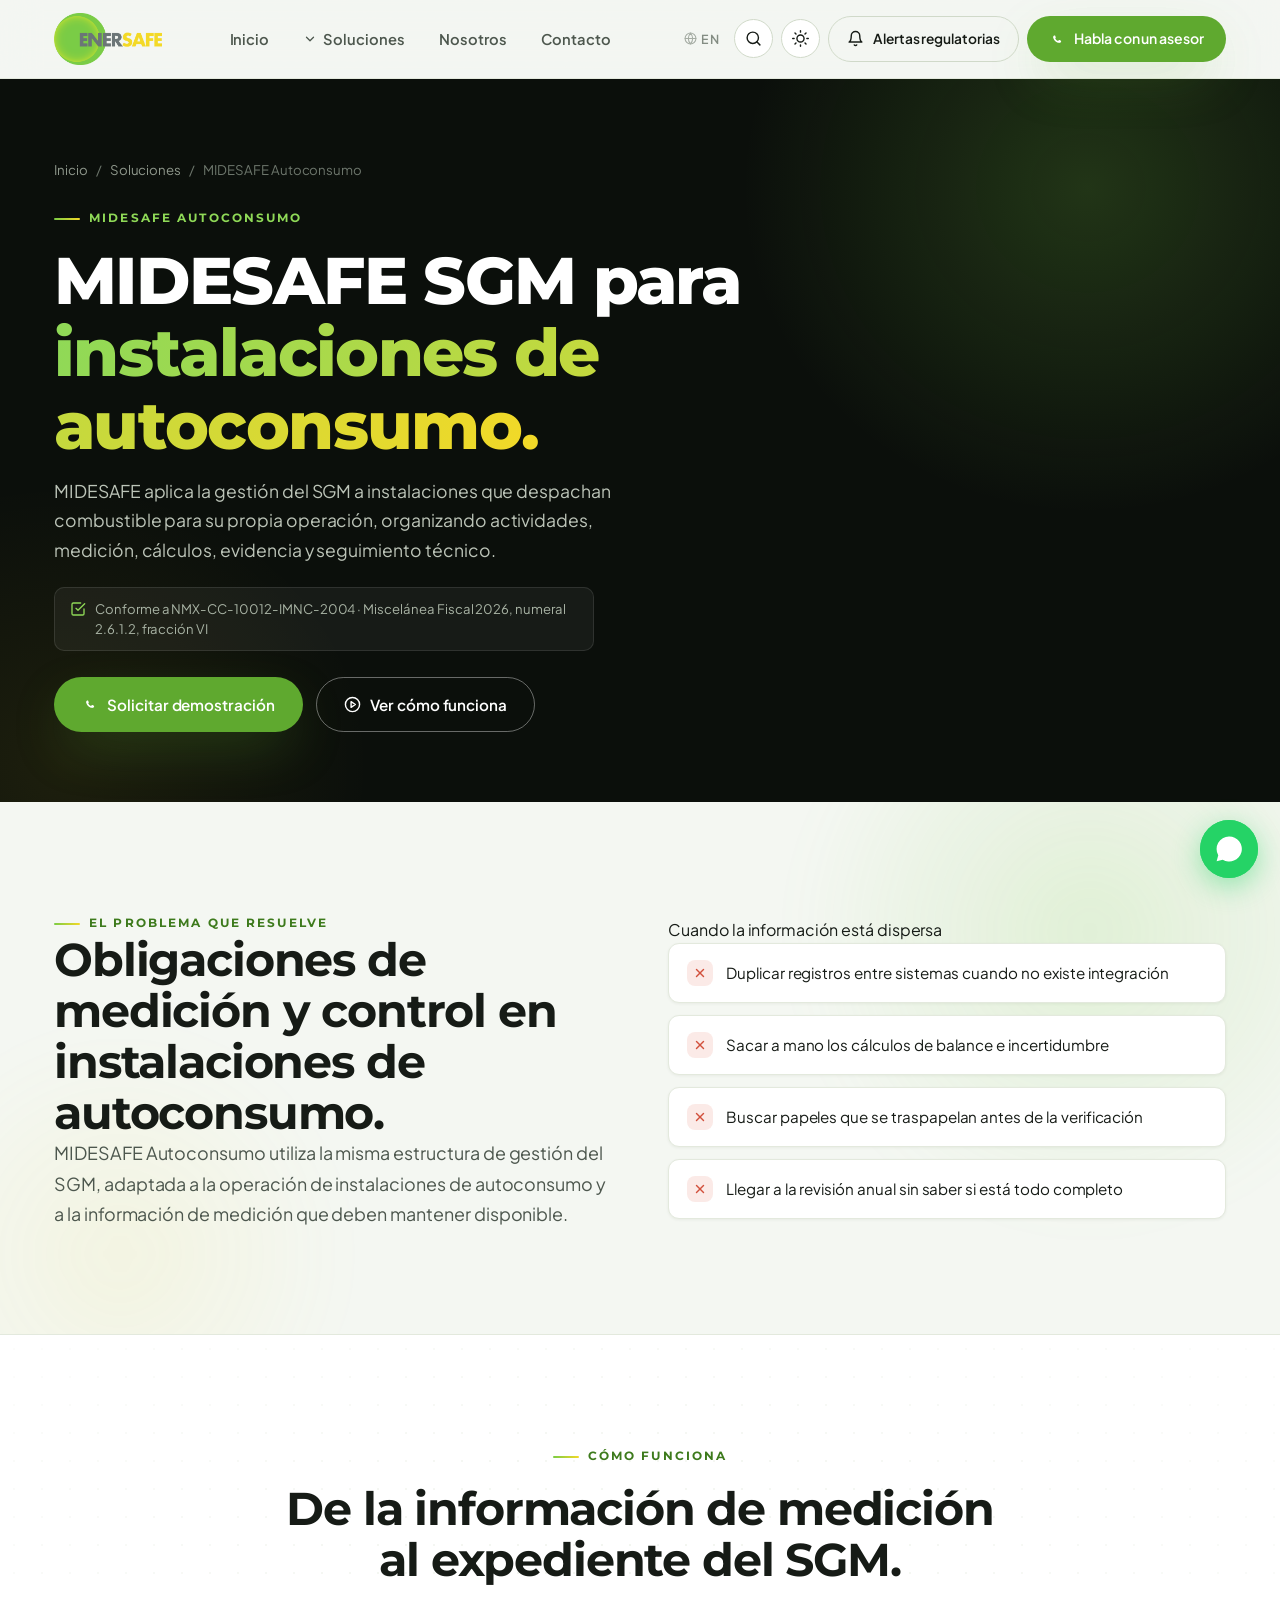
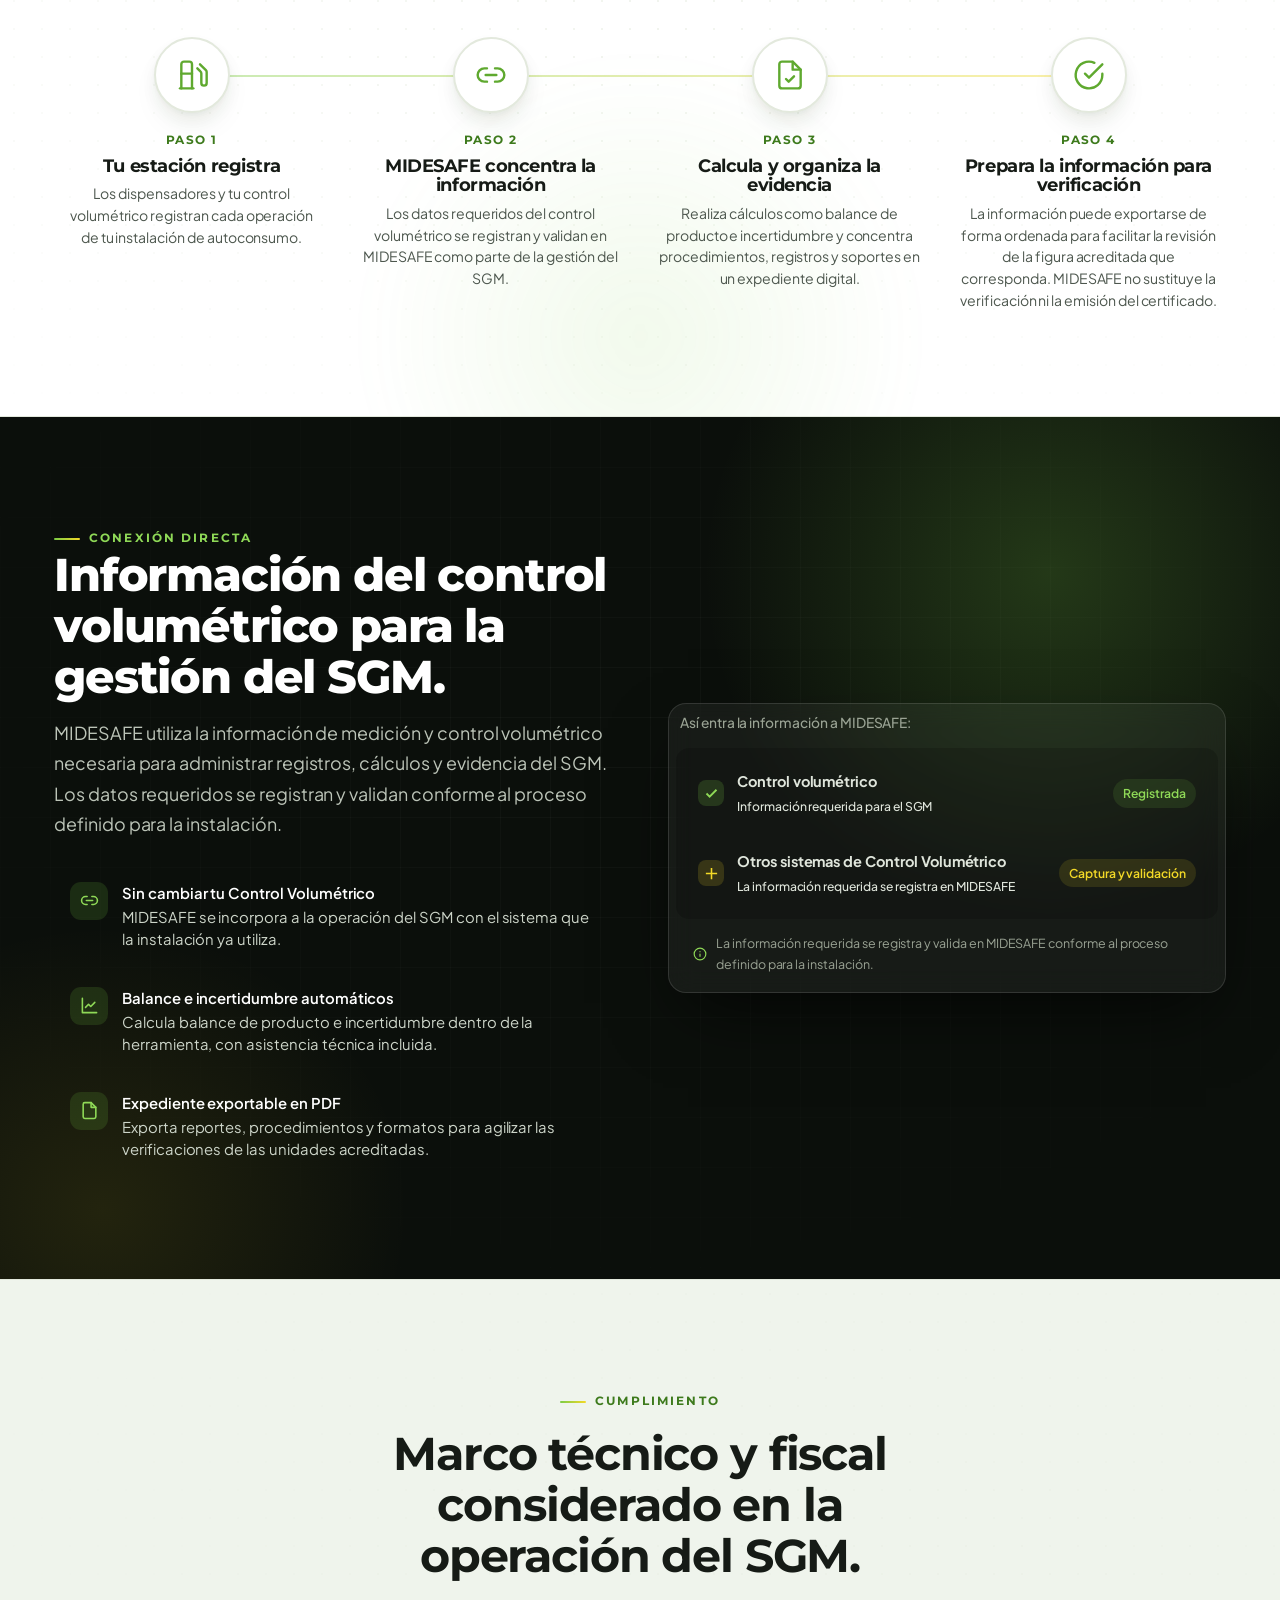
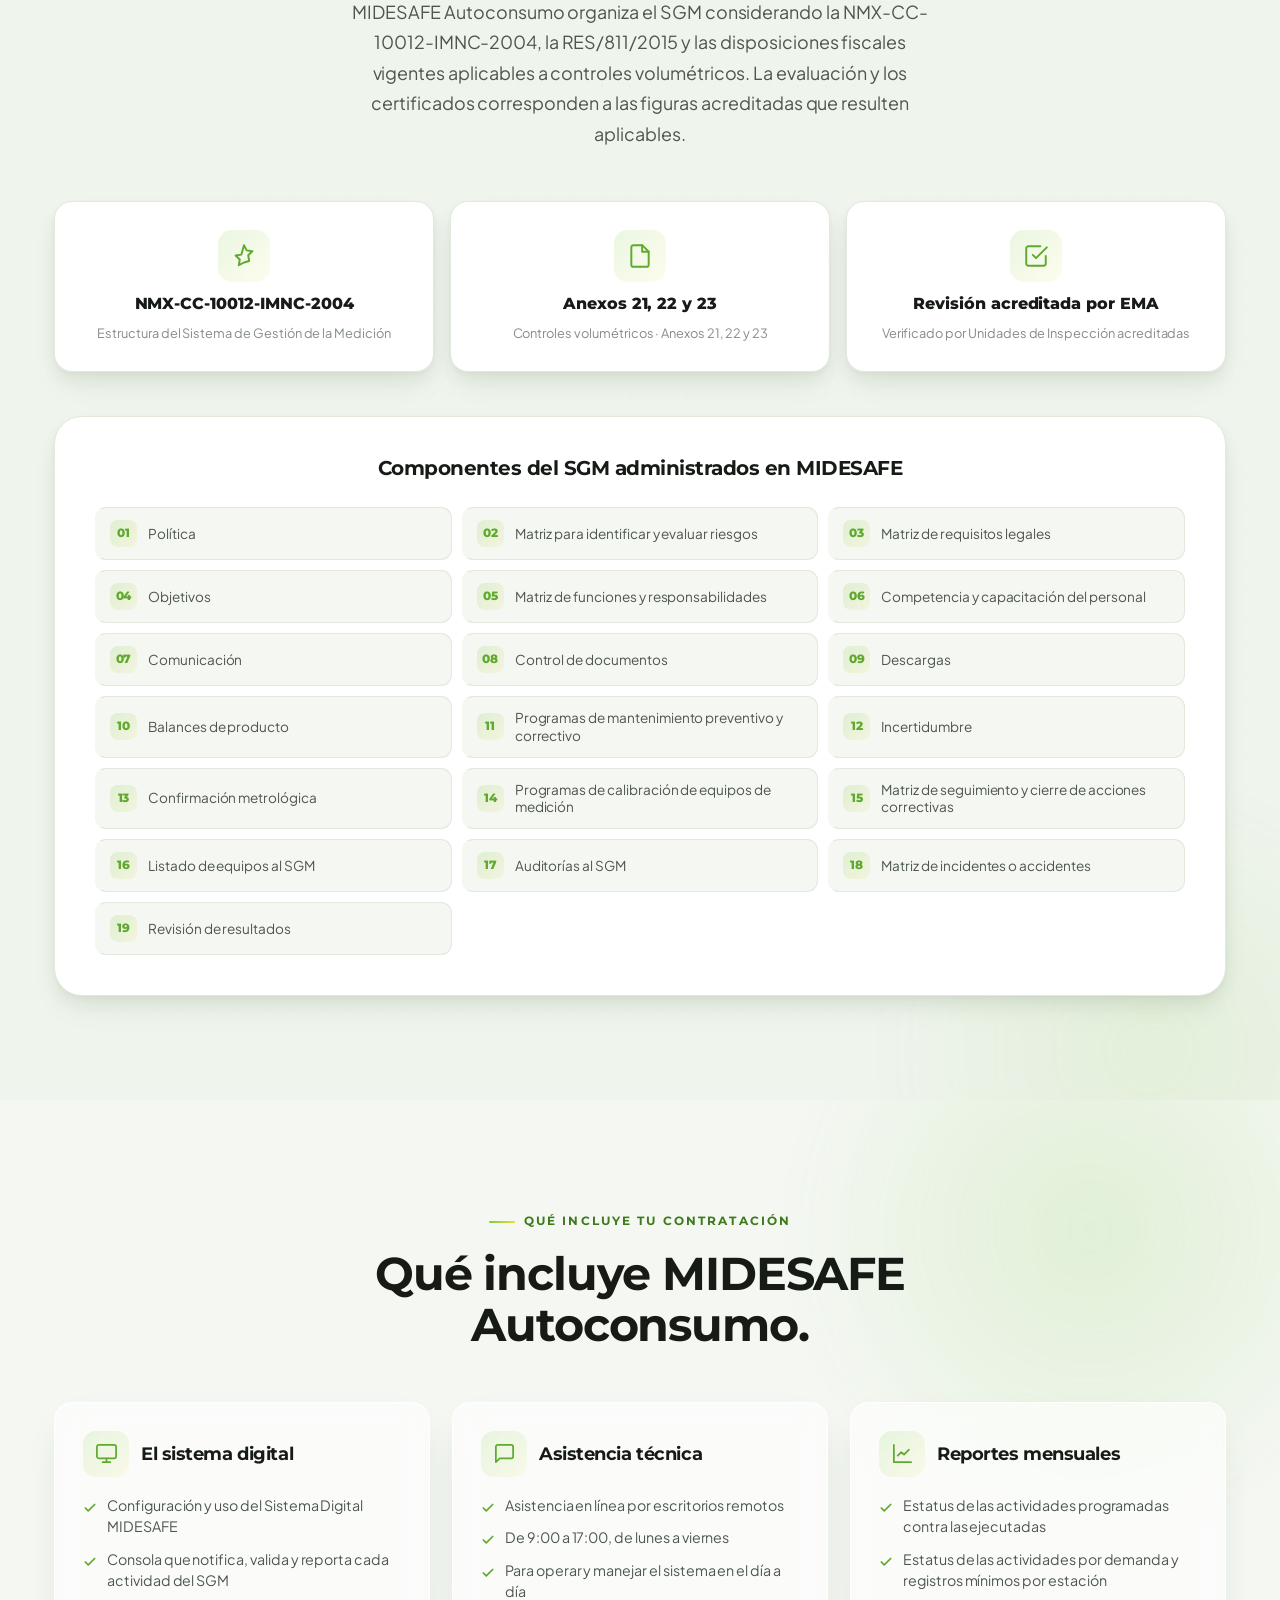
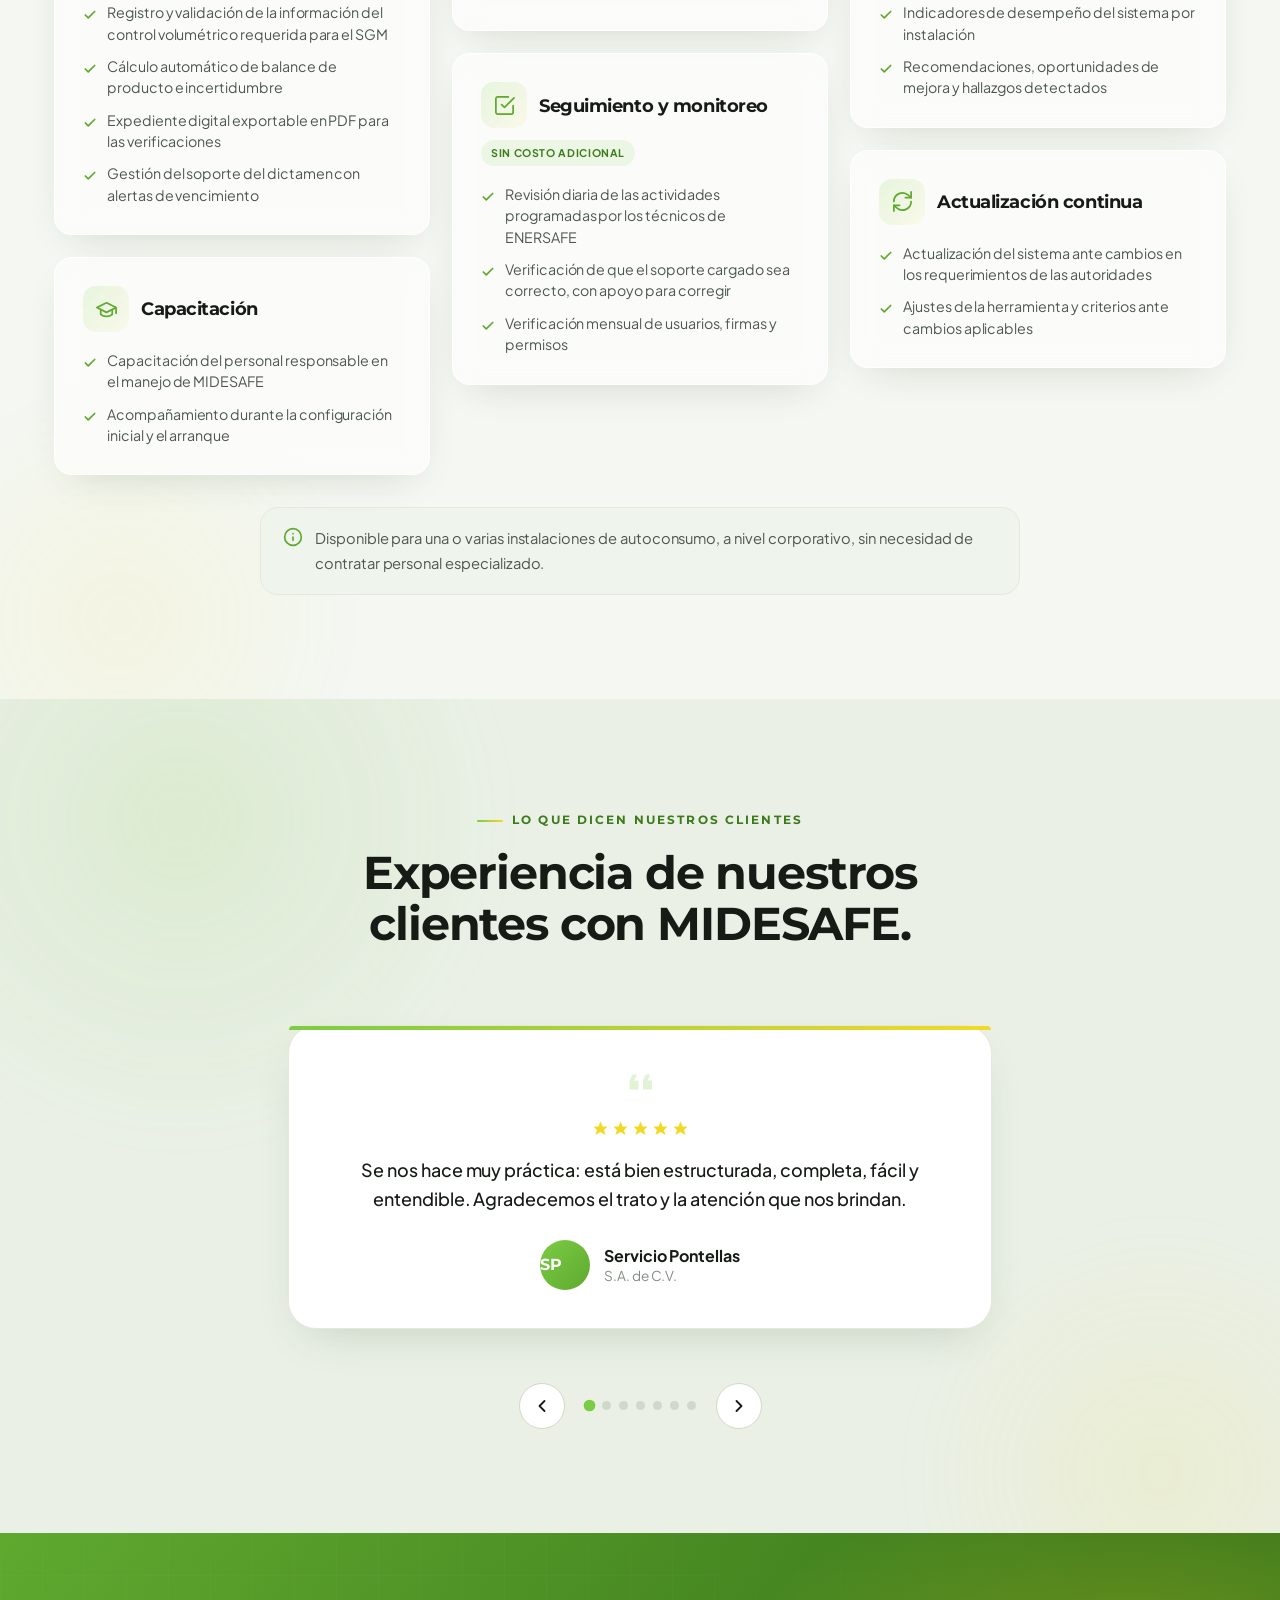
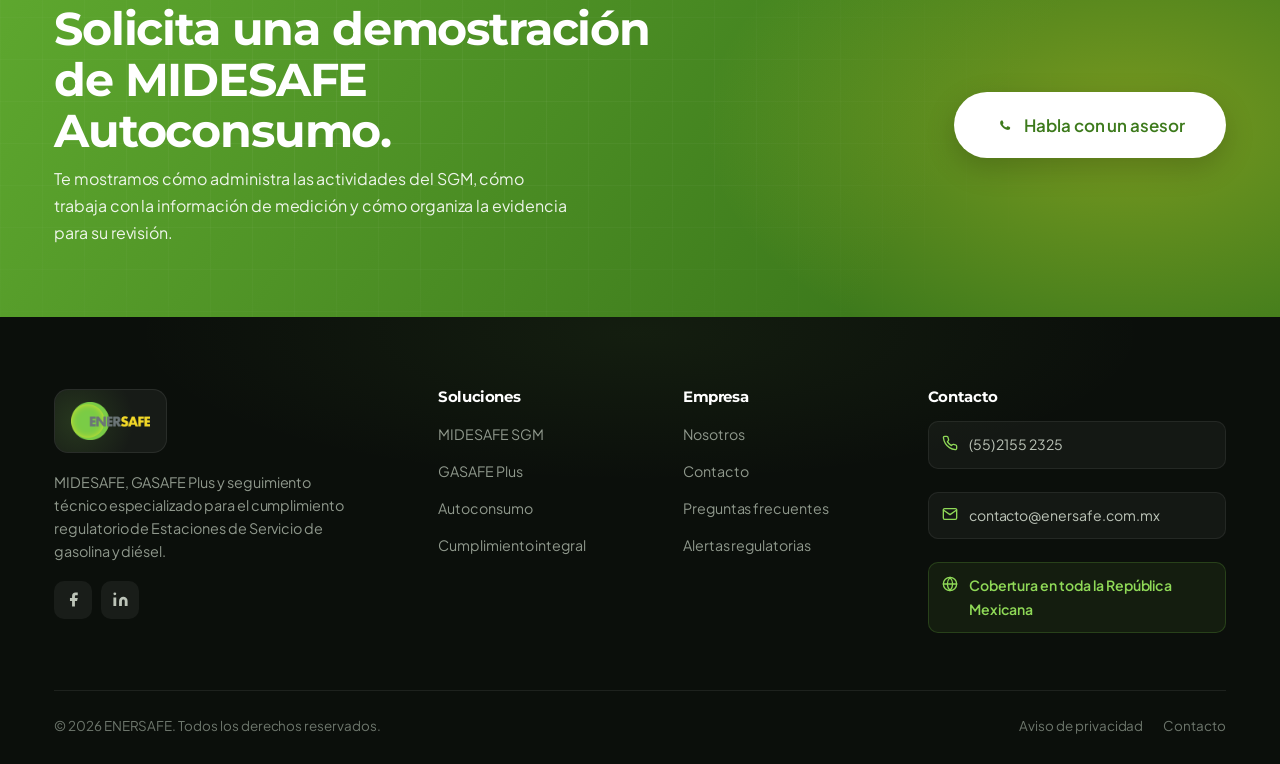
==== commit 4537bb73: "Refine ENERSAFE CEO copy and remove ControlGAS references" ====
--- a/autoconsumo.html
+++ b/autoconsumo.html
@@ -123,7 +123,7 @@
 <div class="prob-layout">
 <div class="reveal-l">
 <span class="eyebrow" data-en="The problem it solves" data-es="El problema que resuelve">El problema que resuelve</span>
-<h2 data-en="Self-consumption also answers to the SAT." data-es="Las instalaciones de autoconsumo también tienen obligaciones de medición y control.">Las instalaciones de autoconsumo también tienen obligaciones de medición y control.</h2>
+<h2 data-en="Measurement and control obligations for self-consumption facilities." data-es="Obligaciones de medición y control en instalaciones de autoconsumo.">Obligaciones de medición y control en instalaciones de autoconsumo.</h2>
 <p class="lead" data-en="Self-consumption facilities have the same obligation to measure and prove it as a station selling to the public. Without a tool to sustain it, keeping the Measurement Management System up to date falls on your staff." data-es="MIDESAFE Autoconsumo utiliza la misma estructura de gestión del SGM, adaptada a la operación de instalaciones de autoconsumo y a la información de medición que deben mantener disponible.">MIDESAFE Autoconsumo utiliza la misma estructura de gestión del SGM, adaptada a la operación de instalaciones de autoconsumo y a la información de medición que deben mantener disponible.</p>
 </div>
 <div class="reveal-r" data-delay="1">
@@ -157,7 +157,7 @@
 <div class="fs-ic"><svg fill="none" stroke="currentColor" stroke-linecap="round" stroke-linejoin="round" stroke-width="1.8" viewbox="0 0 24 24"><path d="M9 17H7A5 5 0 0 1 7 7h2"></path><path d="M15 7h2a5 5 0 0 1 0 10h-2"></path><line x1="8" x2="16" y1="12" y2="12"></line></svg></div>
 <span class="fs-step" data-en="Step 2" data-es="Paso 2">Paso 2</span>
 <h3 data-en="MIDESAFE receives the data" data-es="MIDESAFE concentra la información">MIDESAFE concentra la información</h3>
-<p data-en="It links directly with your volumetric control and receives the information, with no one entering data twice." data-es="Con ControlGAS® puede integrar información de procesos definidos. Con otros sistemas, los datos necesarios se registran y validan en MIDESAFE.">Con ControlGAS® puede integrar información de procesos definidos. Con otros sistemas, los datos necesarios se registran y validan en MIDESAFE.</p>
+<p data-en="The volumetric-control data required for the SGM is recorded and validated in MIDESAFE." data-es="Los datos requeridos del control volumétrico se registran y validan en MIDESAFE como parte de la gestión del SGM.">Los datos requeridos del control volumétrico se registran y validan en MIDESAFE como parte de la gestión del SGM.</p>
 </div>
 <div class="flow-step reveal" data-delay="2">
 <div class="fs-ic"><svg fill="none" stroke="currentColor" stroke-linecap="round" stroke-linejoin="round" stroke-width="1.8" viewbox="0 0 24 24"><path d="M14 2H6a2 2 0 0 0-2 2v16a2 2 0 0 0 2 2h12a2 2 0 0 0 2-2V8z"></path><polyline points="14 2 14 8 20 8"></polyline><path d="M9 15l2 2 4-4"></path></svg></div>
@@ -182,8 +182,8 @@
 <div class="spec-inner">
 <div class="reveal-l">
 <span class="eyebrow light" data-en="Direct connection" data-es="Conexión directa">Conexión directa</span>
-<h2 data-en="MIDESAFE is implemented with the volumetric-control system already used by your facility." data-es="MIDESAFE se implementa con el sistema de Control Volumétrico que ya utiliza tu instalación.">MIDESAFE se implementa con el sistema de Control Volumétrico que ya utiliza tu instalación.</h2>
-<p class="lead" data-en="MIDESAFE does not require changing the facility's volumetric-control system. With ControlGAS®, an integration avoids duplicate entry in integrated processes. With other systems, required information is entered and validated in MIDESAFE." data-es="La operación de MIDESAFE no requiere cambiar el sistema de Control Volumétrico de la instalación. Con ControlGAS® existe una integración que evita la doble captura en procesos integrados. Con otros sistemas, la información requerida se captura y valida en MIDESAFE.">La operación de MIDESAFE no requiere cambiar el sistema de Control Volumétrico de la instalación. Con ControlGAS® existe una integración que evita la doble captura en procesos integrados. Con otros sistemas, la información requerida se captura y valida en MIDESAFE.</p>
+<h2 data-en="Volumetric-control information used in SGM management." data-es="Información del control volumétrico para la gestión del SGM.">Información del control volumétrico para la gestión del SGM.</h2>
+<p class="lead" data-en="MIDESAFE uses the measurement and volumetric-control information needed to manage SGM records, calculations and evidence. Required data is recorded and validated according to the process defined for the facility." data-es="MIDESAFE utiliza la información de medición y control volumétrico necesaria para administrar registros, cálculos y evidencia del SGM. Los datos requeridos se registran y validan conforme al proceso definido para la instalación.">MIDESAFE utiliza la información de medición y control volumétrico necesaria para administrar registros, cálculos y evidencia del SGM. Los datos requeridos se registran y validan conforme al proceso definido para la instalación.</p>
 <div class="spec-list">
 <div class="spec-item"><span class="ic"><svg fill="none" stroke="currentColor" stroke-linecap="round" stroke-linejoin="round" stroke-width="2" viewbox="0 0 24 24"><path d="M9 17H7A5 5 0 0 1 7 7h2"></path><path d="M15 7h2a5 5 0 0 1 0 10h-2"></path><line x1="8" x2="16" y1="12" y2="12"></line></svg></span><span class="tx"><b data-en="No need to change your volumetric-control system" data-es="Sin cambiar tu Control Volumétrico">Sin cambiar tu Control Volumétrico</b><span data-en="MIDESAFE supports SGM operation with the system already used by the facility." data-es="MIDESAFE se incorpora a la operación del SGM con el sistema que la instalación ya utiliza.">MIDESAFE se incorpora a la operación del SGM con el sistema que la instalación ya utiliza.</span></span></div>
 <div class="spec-item"><span class="ic"><svg fill="none" stroke="currentColor" stroke-linecap="round" stroke-linejoin="round" stroke-width="2" viewbox="0 0 24 24"><path d="M3 3v18h18"></path><path d="M18.7 8l-5.1 5.2-2.8-2.7L7 14.3"></path></svg></span><span class="tx"><b data-en="Automatic balance and uncertainty" data-es="Balance e incertidumbre automáticos">Balance e incertidumbre automáticos</b><span data-en="It calculates product balance and uncertainty without hiring specialists or consultancies." data-es="Calcula balance de producto e incertidumbre dentro de la herramienta, con asistencia técnica incluida.">Calcula balance de producto e incertidumbre dentro de la herramienta, con asistencia técnica incluida.</span></span></div>
@@ -194,10 +194,10 @@
 <div class="spec-panel">
 <p class="spec-panel-intro" data-en="How information enters MIDESAFE:" data-es="Así entra la información a MIDESAFE:">Así entra la información a MIDESAFE:</p>
 <div class="sp-body cv-paths">
-<div class="sp-row"><span class="sp-check ok"><svg fill="none" stroke="currentColor" stroke-width="3" viewbox="0 0 24 24"><path d="M20 6L9 17l-5-5"></path></svg></span><span class="lbl"><b>ControlGAS®</b><br/><small>Información vinculada en procesos integrados</small></span><span class="val val-ok">Integración directa</span></div>
+<div class="sp-row"><span class="sp-check ok"><svg fill="none" stroke="currentColor" stroke-width="3" viewbox="0 0 24 24"><path d="M20 6L9 17l-5-5"></path></svg></span><span class="lbl"><b>Control volumétrico</b><br/><small>Información requerida para el SGM</small></span><span class="val val-ok">Registrada</span></div>
 <div class="sp-row"><span class="sp-check warn"><svg fill="none" stroke="currentColor" stroke-width="2.5" viewbox="0 0 24 24"><path d="M12 3v18M3 12h18"></path></svg></span><span class="lbl"><b>Otros sistemas de Control Volumétrico</b><br/><small>La información requerida se registra en MIDESAFE</small></span><span class="val val-warn">Captura y validación</span></div>
 </div>
-<div class="sp-foot"><svg fill="none" stroke="currentColor" stroke-linecap="round" stroke-linejoin="round" stroke-width="2" viewbox="0 0 24 24"><circle cx="12" cy="12" r="10"></circle><path d="M12 16v-4M12 8h.01"></path></svg> <span data-en="Information flows in a single direction, with no intermediate entry." data-es="La integración con ControlGAS® aplica a procesos definidos; con otros sistemas el registro se realiza según la configuración disponible.">La integración con ControlGAS® aplica a procesos definidos; con otros sistemas el registro se realiza según la configuración disponible.</span></div>
+<div class="sp-foot"><svg fill="none" stroke="currentColor" stroke-linecap="round" stroke-linejoin="round" stroke-width="2" viewbox="0 0 24 24"><circle cx="12" cy="12" r="10"></circle><path d="M12 16v-4M12 8h.01"></path></svg> <span data-en="Required information is recorded and validated in MIDESAFE according to the process defined for the facility." data-es="La información requerida se registra y valida en MIDESAFE conforme al proceso definido para la instalación.">La información requerida se registra y valida en MIDESAFE conforme al proceso definido para la instalación.</span></div>
 </div>
 </div>
 </div>
@@ -247,7 +247,7 @@
 <div class="wrap">
 <div class="section-head center reveal">
 <span class="eyebrow" data-en="What your subscription includes" data-es="Qué incluye tu contratación">Qué incluye tu contratación</span>
-<h2 data-en="MIDESAFE Self-consumption includes the system, technical follow-up and operational support." data-es="MIDESAFE Autoconsumo incluye sistema, seguimiento técnico y soporte de operación.">MIDESAFE Autoconsumo incluye sistema, seguimiento técnico y soporte de operación.</h2>
+<h2 data-en="What MIDESAFE Self-consumption includes." data-es="Qué incluye MIDESAFE Autoconsumo.">Qué incluye MIDESAFE Autoconsumo.</h2>
 </div>
 <div class="incl-grid">
 <div class="incl-card reveal">
@@ -255,7 +255,7 @@
 <ul>
 <li data-en="Setup and use of the MIDESAFE Digital System" data-es="Configuración y uso del Sistema Digital MIDESAFE">Configuración y uso del Sistema Digital MIDESAFE</li>
 <li data-en="Console that notifies, validates and reports every SGM activity" data-es="Consola que notifica, valida y reporta cada actividad del SGM">Consola que notifica, valida y reporta cada actividad del SGM</li>
-<li data-en="Works with the facility's volumetric control and offers direct ControlGAS® integration" data-es="Operación con el Control Volumétrico de la instalación e integración directa con ControlGAS®">Operación con el Control Volumétrico de la instalación e integración directa con ControlGAS®</li>
+<li data-en="Recording and validation of volumetric-control information required for the SGM" data-es="Registro y validación de la información del control volumétrico requerida para el SGM">Registro y validación de la información del control volumétrico requerida para el SGM</li>
 <li data-en="Automatic calculation of product balance and uncertainty" data-es="Cálculo automático de balance de producto e incertidumbre">Cálculo automático de balance de producto e incertidumbre</li>
 <li data-en="Digital file exportable to PDF for inspections" data-es="Expediente digital exportable en PDF para las verificaciones">Expediente digital exportable en PDF para las verificaciones</li>
 <li data-en="Management of dictamen support with expiry alerts" data-es="Gestión del soporte del dictamen con alertas de vencimiento">Gestión del soporte del dictamen con alertas de vencimiento</li>
@@ -312,7 +312,7 @@
 <div class="wrap">
 <div class="section-head center reveal">
 <span class="eyebrow" data-en="What our clients say" data-es="Lo que dicen nuestros clientes">Lo que dicen nuestros clientes</span>
-<h2 data-en="The experience of teams already operating with MIDESAFE." data-es="La experiencia de quienes ya operan con MIDESAFE.">La experiencia de quienes ya operan con MIDESAFE.</h2>
+<h2 data-en="Our clients’ experience with MIDESAFE." data-es="Experiencia de nuestros clientes con MIDESAFE.">Experiencia de nuestros clientes con MIDESAFE.</h2>
 </div>
 <div class="testi-carousel reveal">
 <div class="testi-track" id="testiTrack"></div>
@@ -329,7 +329,7 @@
 <div class="wrap">
 <div class="cta-inner">
 <div class="reveal">
-<h2 data-en="Request a MIDESAFE Autoconsumo demo." data-es="Conoce MIDESAFE Autoconsumo en una demostración.">Conoce MIDESAFE Autoconsumo en una demostración.</h2>
+<h2 data-en="Request a MIDESAFE Autoconsumo demo." data-es="Solicita una demostración de MIDESAFE Autoconsumo.">Solicita una demostración de MIDESAFE Autoconsumo.</h2>
 <p data-en="We'll show you live how it connects with your volumetric control and builds the file for your Annual Compliance Certificate." data-es="Te mostramos cómo administra las actividades del SGM, cómo trabaja con la información de medición y cómo organiza la evidencia para su revisión.">Te mostramos cómo administra las actividades del SGM, cómo trabaja con la información de medición y cómo organiza la evidencia para su revisión.</p>
 </div>
 <div class="cta-actions reveal" data-delay="1">
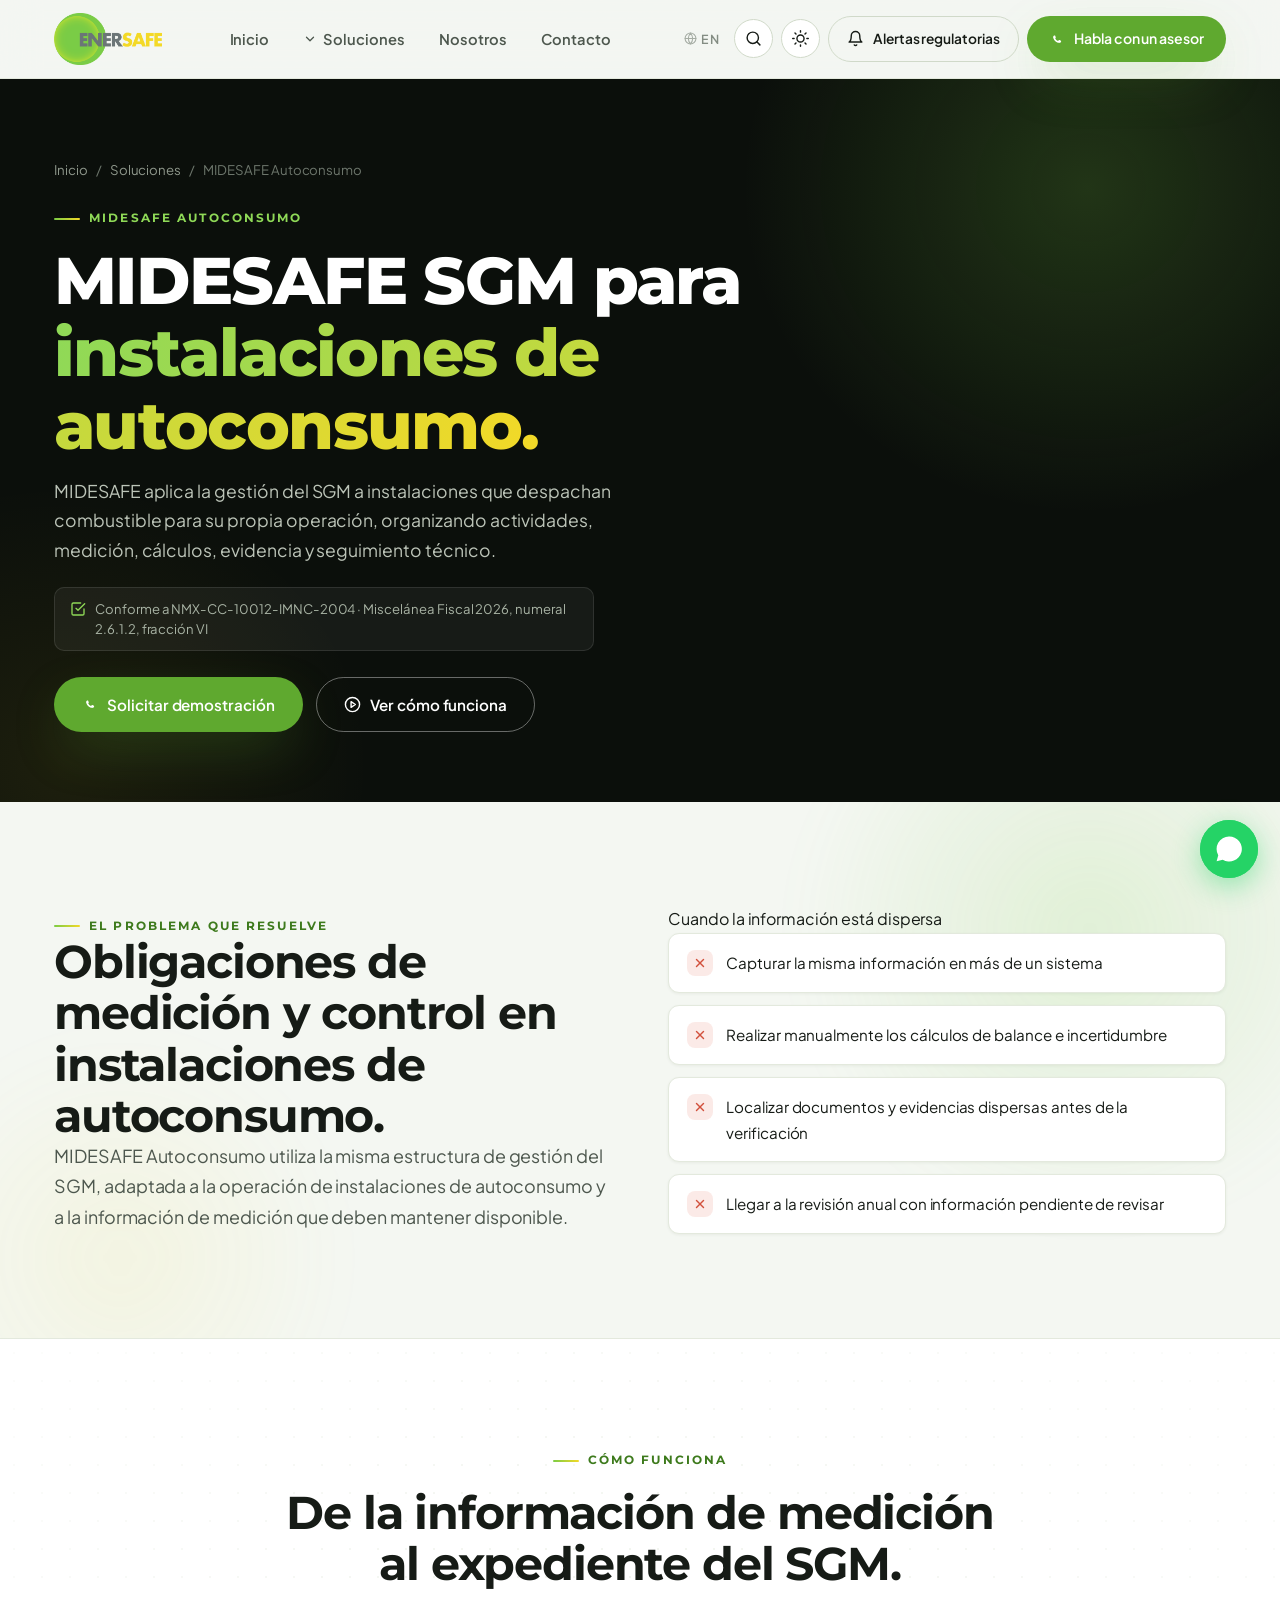
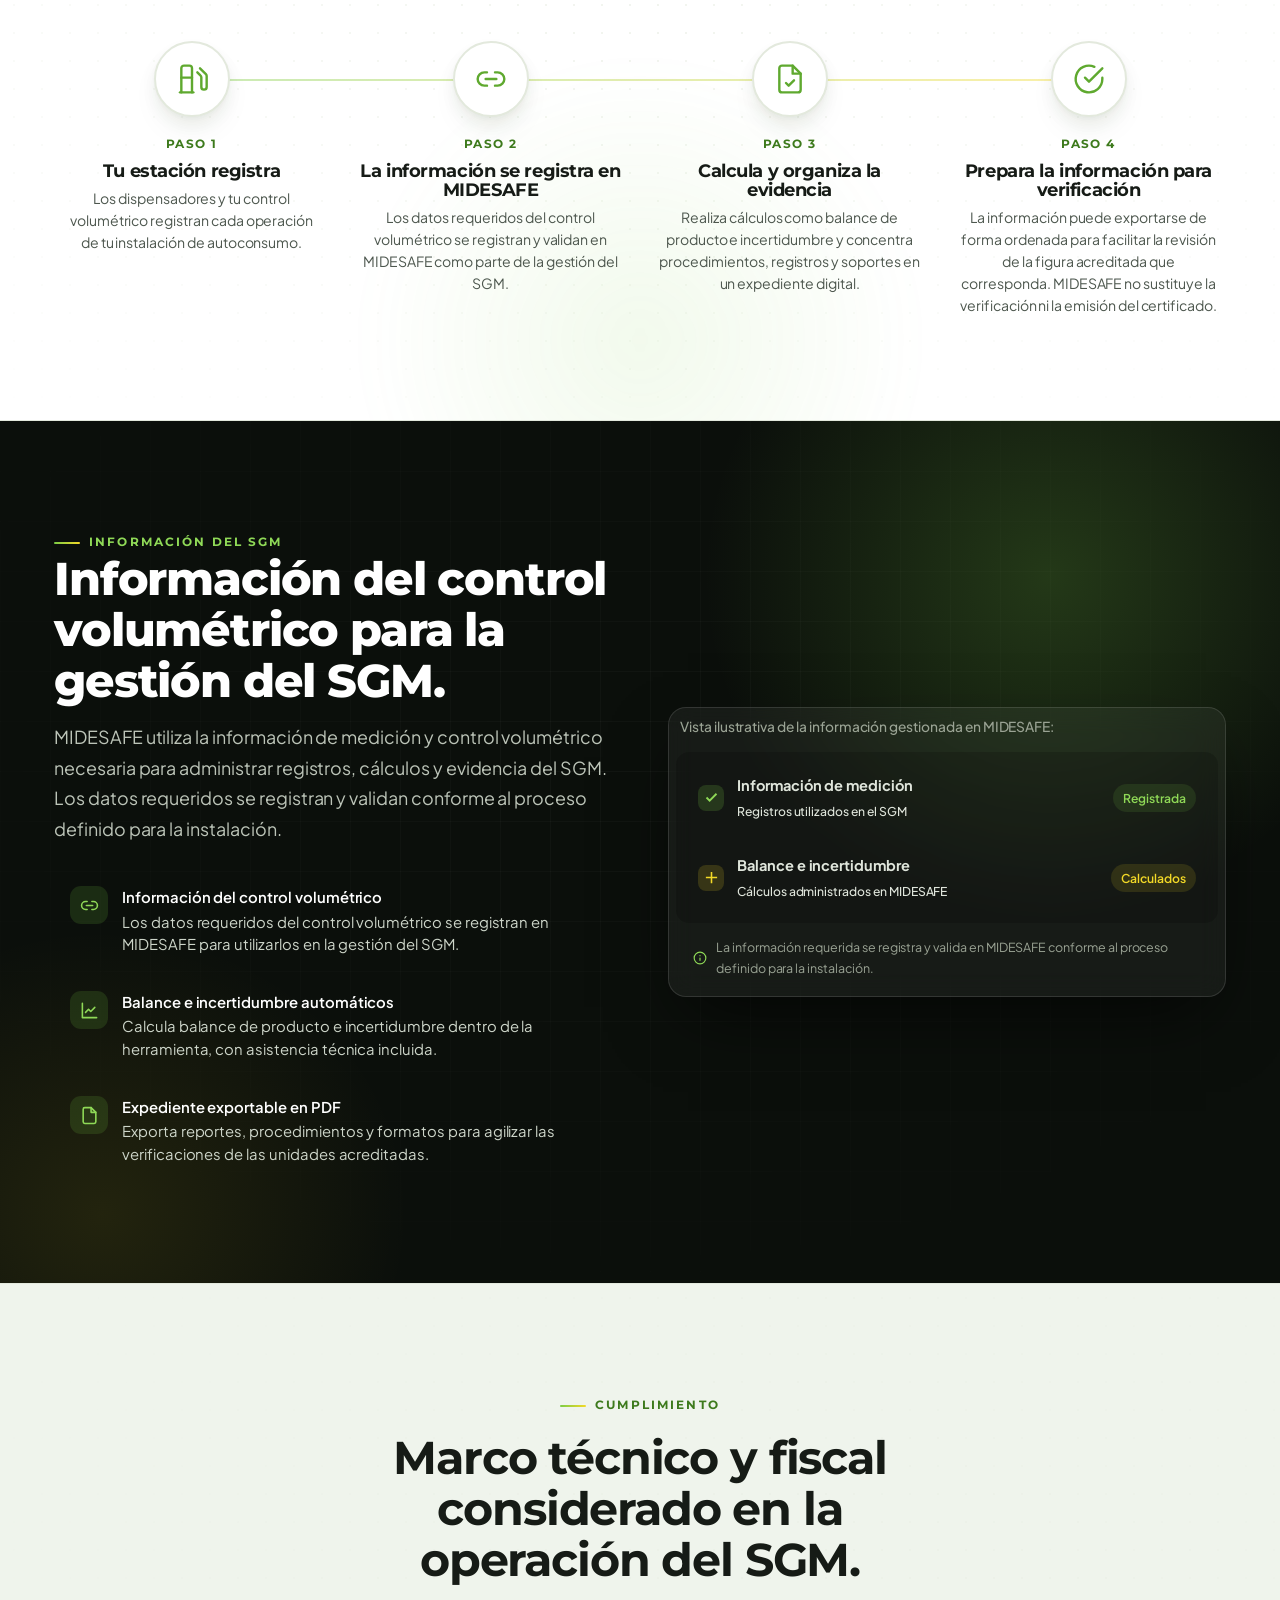
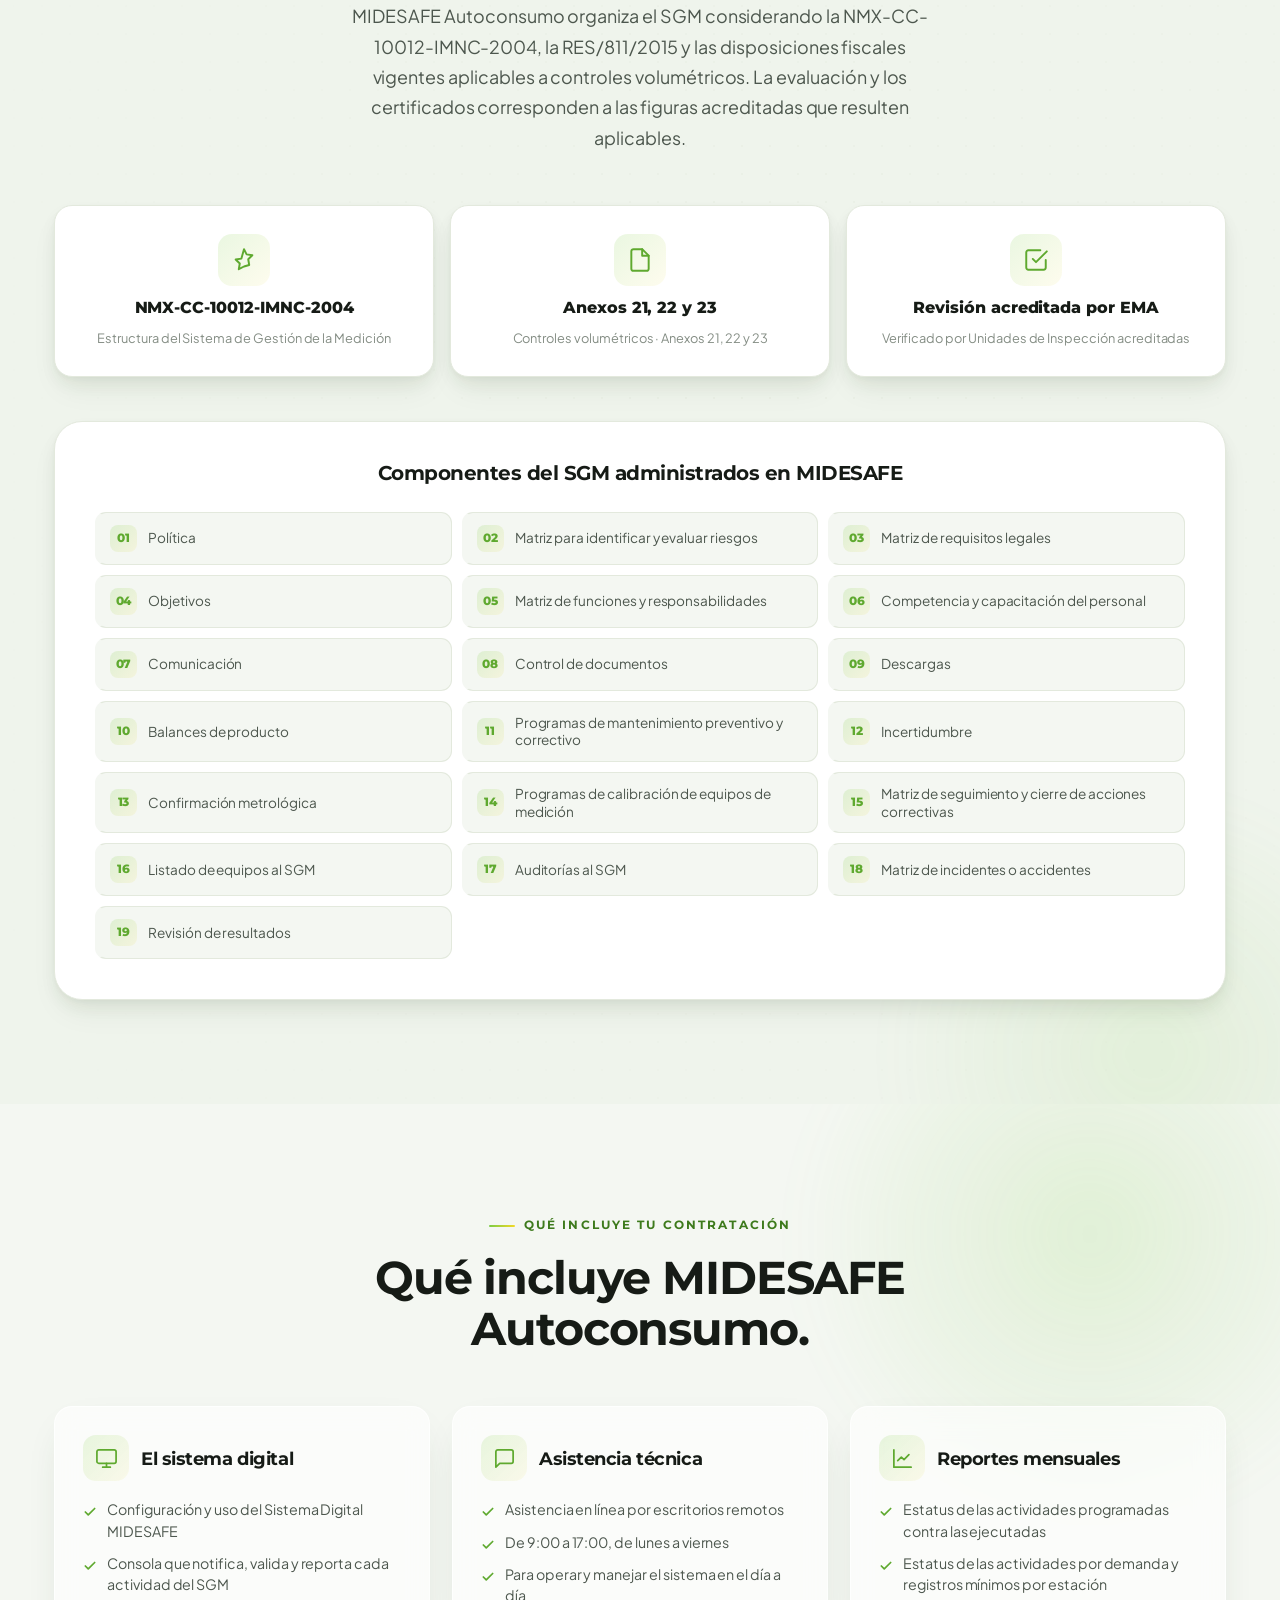
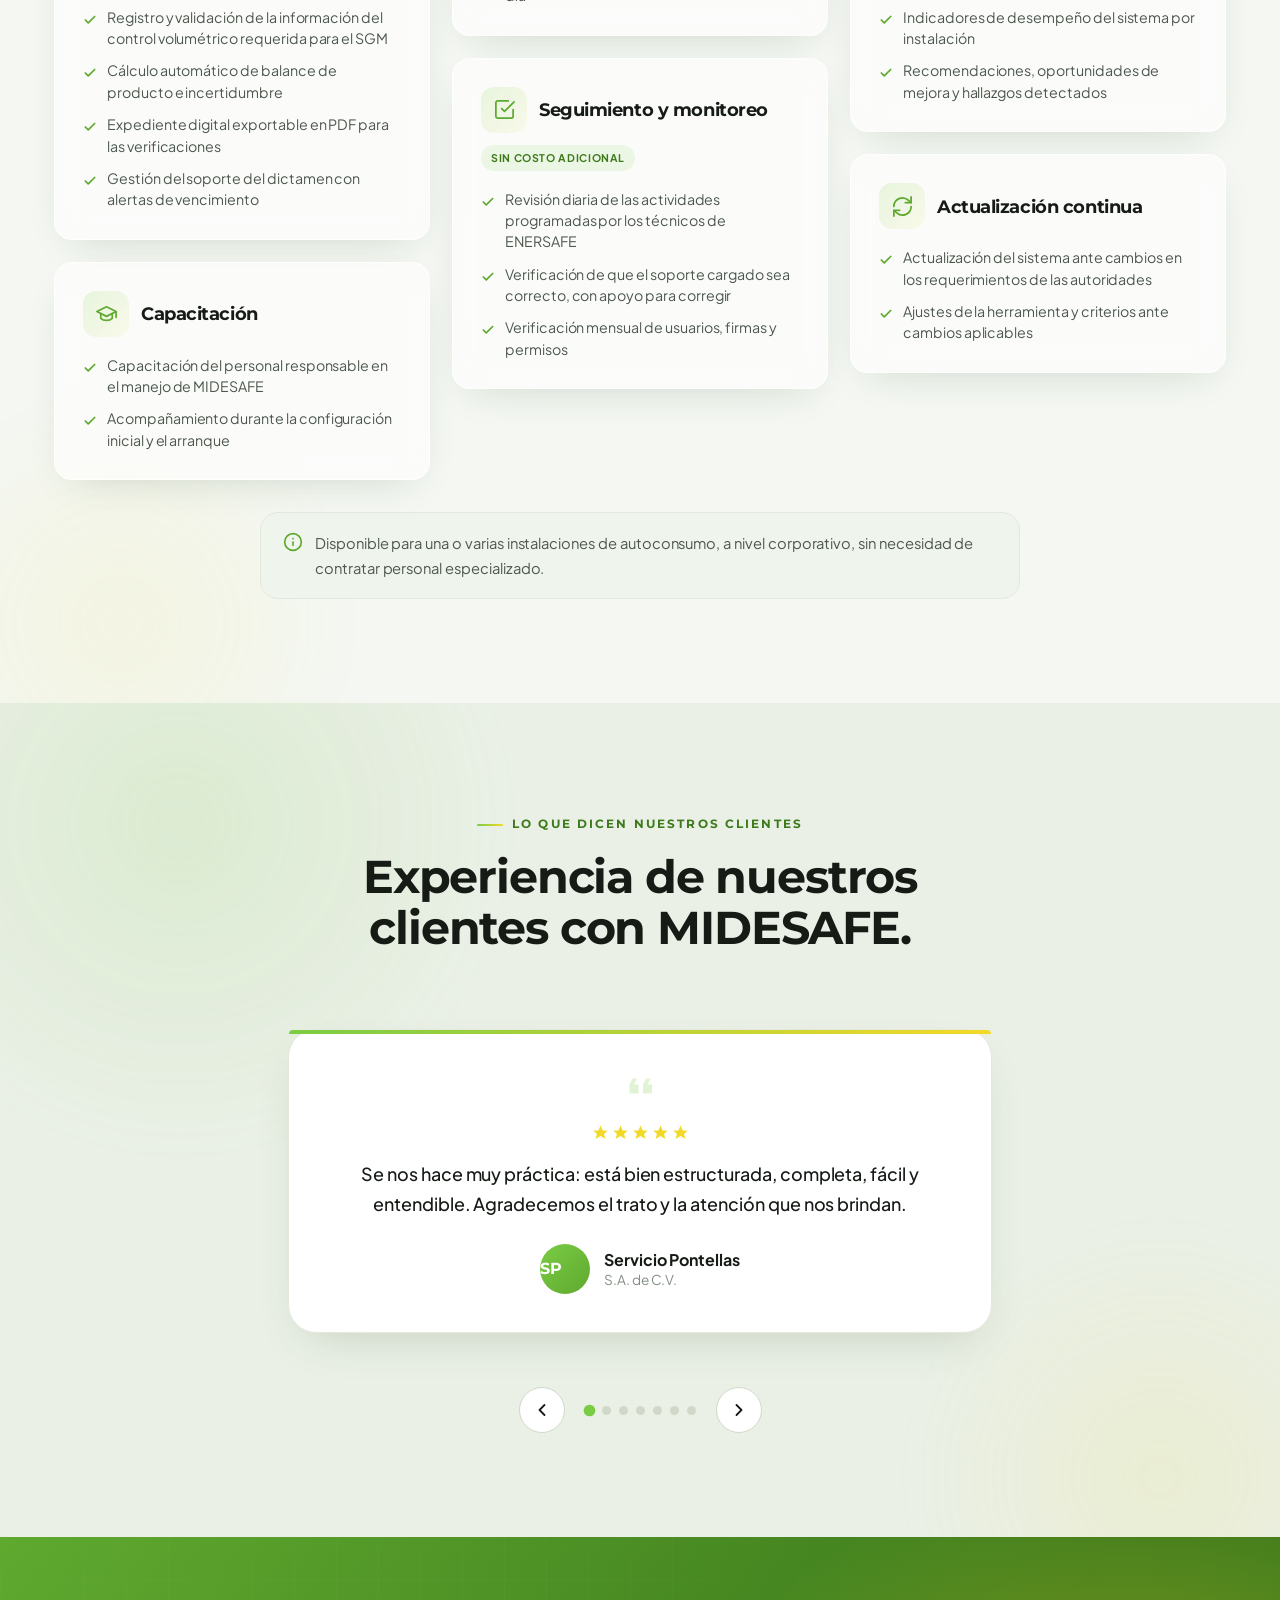
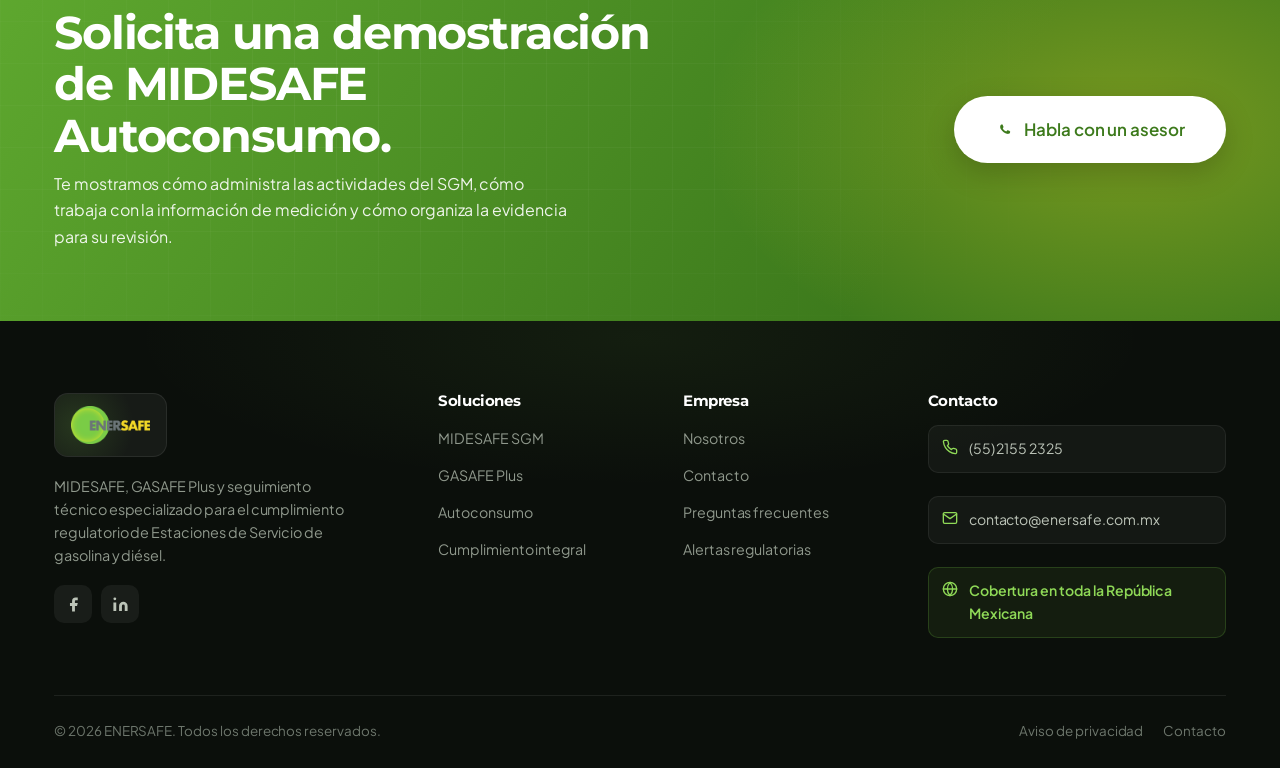
==== commit fbdcd3c8: "Clarify MIDESAFE copy without generic integration claims" ====
--- a/autoconsumo.html
+++ b/autoconsumo.html
@@ -129,10 +129,10 @@
 <div class="reveal-r" data-delay="1">
 <span class="prob-label" data-en="Without a digital system, this falls on your team" data-es="Cuando la información está dispersa">Cuando la información está dispersa</span>
 <div class="prob-list">
-<div class="prob-item"><span class="pi-x"><svg fill="none" stroke="currentColor" stroke-linecap="round" stroke-linejoin="round" stroke-width="2.4" viewbox="0 0 24 24"><line x1="18" x2="6" y1="6" y2="18"></line><line x1="6" x2="18" y1="6" y2="18"></line></svg></span><span data-en="Entering twice what your volumetric control already recorded" data-es="Duplicar registros entre sistemas cuando no existe integración">Duplicar registros entre sistemas cuando no existe integración</span></div>
-<div class="prob-item"><span class="pi-x"><svg fill="none" stroke="currentColor" stroke-linecap="round" stroke-linejoin="round" stroke-width="2.4" viewbox="0 0 24 24"><line x1="18" x2="6" y1="6" y2="18"></line><line x1="6" x2="18" y1="6" y2="18"></line></svg></span><span data-en="Doing balance and uncertainty calculations by hand" data-es="Sacar a mano los cálculos de balance e incertidumbre">Sacar a mano los cálculos de balance e incertidumbre</span></div>
-<div class="prob-item"><span class="pi-x"><svg fill="none" stroke="currentColor" stroke-linecap="round" stroke-linejoin="round" stroke-width="2.4" viewbox="0 0 24 24"><line x1="18" x2="6" y1="6" y2="18"></line><line x1="6" x2="18" y1="6" y2="18"></line></svg></span><span data-en="Hunting for papers that get misplaced before inspection" data-es="Buscar papeles que se traspapelan antes de la verificación">Buscar papeles que se traspapelan antes de la verificación</span></div>
-<div class="prob-item"><span class="pi-x"><svg fill="none" stroke="currentColor" stroke-linecap="round" stroke-linejoin="round" stroke-width="2.4" viewbox="0 0 24 24"><line x1="18" x2="6" y1="6" y2="18"></line><line x1="6" x2="18" y1="6" y2="18"></line></svg></span><span data-en="Reaching the annual review unsure if everything is complete" data-es="Llegar a la revisión anual sin saber si está todo completo">Llegar a la revisión anual sin saber si está todo completo</span></div>
+<div class="prob-item"><span class="pi-x"><svg fill="none" stroke="currentColor" stroke-linecap="round" stroke-linejoin="round" stroke-width="2.4" viewbox="0 0 24 24"><line x1="18" x2="6" y1="6" y2="18"></line><line x1="6" x2="18" y1="6" y2="18"></line></svg></span><span data-en="Entering the same information in more than one system" data-es="Capturar la misma información en más de un sistema">Capturar la misma información en más de un sistema</span></div>
+<div class="prob-item"><span class="pi-x"><svg fill="none" stroke="currentColor" stroke-linecap="round" stroke-linejoin="round" stroke-width="2.4" viewbox="0 0 24 24"><line x1="18" x2="6" y1="6" y2="18"></line><line x1="6" x2="18" y1="6" y2="18"></line></svg></span><span data-en="Performing balance and uncertainty calculations manually" data-es="Realizar manualmente los cálculos de balance e incertidumbre">Realizar manualmente los cálculos de balance e incertidumbre</span></div>
+<div class="prob-item"><span class="pi-x"><svg fill="none" stroke="currentColor" stroke-linecap="round" stroke-linejoin="round" stroke-width="2.4" viewbox="0 0 24 24"><line x1="18" x2="6" y1="6" y2="18"></line><line x1="6" x2="18" y1="6" y2="18"></line></svg></span><span data-en="Locating documents and evidence scattered before verification" data-es="Localizar documentos y evidencias dispersas antes de la verificación">Localizar documentos y evidencias dispersas antes de la verificación</span></div>
+<div class="prob-item"><span class="pi-x"><svg fill="none" stroke="currentColor" stroke-linecap="round" stroke-linejoin="round" stroke-width="2.4" viewbox="0 0 24 24"><line x1="18" x2="6" y1="6" y2="18"></line><line x1="6" x2="18" y1="6" y2="18"></line></svg></span><span data-en="Reaching the annual review with information still pending review" data-es="Llegar a la revisión anual con información pendiente de revisar">Llegar a la revisión anual con información pendiente de revisar</span></div>
 </div>
 </div>
 </div>
@@ -156,7 +156,7 @@
 <div class="flow-step reveal" data-delay="1">
 <div class="fs-ic"><svg fill="none" stroke="currentColor" stroke-linecap="round" stroke-linejoin="round" stroke-width="1.8" viewbox="0 0 24 24"><path d="M9 17H7A5 5 0 0 1 7 7h2"></path><path d="M15 7h2a5 5 0 0 1 0 10h-2"></path><line x1="8" x2="16" y1="12" y2="12"></line></svg></div>
 <span class="fs-step" data-en="Step 2" data-es="Paso 2">Paso 2</span>
-<h3 data-en="MIDESAFE receives the data" data-es="MIDESAFE concentra la información">MIDESAFE concentra la información</h3>
+<h3 data-en="Information is recorded in MIDESAFE" data-es="La información se registra en MIDESAFE">La información se registra en MIDESAFE</h3>
 <p data-en="The volumetric-control data required for the SGM is recorded and validated in MIDESAFE." data-es="Los datos requeridos del control volumétrico se registran y validan en MIDESAFE como parte de la gestión del SGM.">Los datos requeridos del control volumétrico se registran y validan en MIDESAFE como parte de la gestión del SGM.</p>
 </div>
 <div class="flow-step reveal" data-delay="2">
@@ -181,21 +181,21 @@
 <div class="wrap">
 <div class="spec-inner">
 <div class="reveal-l">
-<span class="eyebrow light" data-en="Direct connection" data-es="Conexión directa">Conexión directa</span>
+<span class="eyebrow light" data-en="SGM information" data-es="Información del SGM">Información del SGM</span>
 <h2 data-en="Volumetric-control information used in SGM management." data-es="Información del control volumétrico para la gestión del SGM.">Información del control volumétrico para la gestión del SGM.</h2>
 <p class="lead" data-en="MIDESAFE uses the measurement and volumetric-control information needed to manage SGM records, calculations and evidence. Required data is recorded and validated according to the process defined for the facility." data-es="MIDESAFE utiliza la información de medición y control volumétrico necesaria para administrar registros, cálculos y evidencia del SGM. Los datos requeridos se registran y validan conforme al proceso definido para la instalación.">MIDESAFE utiliza la información de medición y control volumétrico necesaria para administrar registros, cálculos y evidencia del SGM. Los datos requeridos se registran y validan conforme al proceso definido para la instalación.</p>
 <div class="spec-list">
-<div class="spec-item"><span class="ic"><svg fill="none" stroke="currentColor" stroke-linecap="round" stroke-linejoin="round" stroke-width="2" viewbox="0 0 24 24"><path d="M9 17H7A5 5 0 0 1 7 7h2"></path><path d="M15 7h2a5 5 0 0 1 0 10h-2"></path><line x1="8" x2="16" y1="12" y2="12"></line></svg></span><span class="tx"><b data-en="No need to change your volumetric-control system" data-es="Sin cambiar tu Control Volumétrico">Sin cambiar tu Control Volumétrico</b><span data-en="MIDESAFE supports SGM operation with the system already used by the facility." data-es="MIDESAFE se incorpora a la operación del SGM con el sistema que la instalación ya utiliza.">MIDESAFE se incorpora a la operación del SGM con el sistema que la instalación ya utiliza.</span></span></div>
+<div class="spec-item"><span class="ic"><svg fill="none" stroke="currentColor" stroke-linecap="round" stroke-linejoin="round" stroke-width="2" viewbox="0 0 24 24"><path d="M9 17H7A5 5 0 0 1 7 7h2"></path><path d="M15 7h2a5 5 0 0 1 0 10h-2"></path><line x1="8" x2="16" y1="12" y2="12"></line></svg></span><span class="tx"><b data-en="Volumetric-control information" data-es="Información del control volumétrico">Información del control volumétrico</b><span data-en="The required volumetric-control data is recorded in MIDESAFE for use in SGM management." data-es="Los datos requeridos del control volumétrico se registran en MIDESAFE para utilizarlos en la gestión del SGM.">Los datos requeridos del control volumétrico se registran en MIDESAFE para utilizarlos en la gestión del SGM.</span></span></div>
 <div class="spec-item"><span class="ic"><svg fill="none" stroke="currentColor" stroke-linecap="round" stroke-linejoin="round" stroke-width="2" viewbox="0 0 24 24"><path d="M3 3v18h18"></path><path d="M18.7 8l-5.1 5.2-2.8-2.7L7 14.3"></path></svg></span><span class="tx"><b data-en="Automatic balance and uncertainty" data-es="Balance e incertidumbre automáticos">Balance e incertidumbre automáticos</b><span data-en="It calculates product balance and uncertainty without hiring specialists or consultancies." data-es="Calcula balance de producto e incertidumbre dentro de la herramienta, con asistencia técnica incluida.">Calcula balance de producto e incertidumbre dentro de la herramienta, con asistencia técnica incluida.</span></span></div>
 <div class="spec-item"><span class="ic"><svg fill="none" stroke="currentColor" stroke-linecap="round" stroke-linejoin="round" stroke-width="2" viewbox="0 0 24 24"><path d="M14 2H6a2 2 0 0 0-2 2v16a2 2 0 0 0 2 2h12a2 2 0 0 0 2-2V8z"></path><polyline points="14 2 14 8 20 8"></polyline></svg></span><span class="tx"><b data-en="File exportable to PDF" data-es="Expediente exportable en PDF">Expediente exportable en PDF</b><span data-en="Export reports, procedures and forms to speed up inspections by accredited units." data-es="Exporta reportes, procedimientos y formatos para agilizar las verificaciones de las unidades acreditadas.">Exporta reportes, procedimientos y formatos para agilizar las verificaciones de las unidades acreditadas.</span></span></div>
 </div>
 </div>
 <div class="reveal-r" data-delay="1">
 <div class="spec-panel">
-<p class="spec-panel-intro" data-en="How information enters MIDESAFE:" data-es="Así entra la información a MIDESAFE:">Así entra la información a MIDESAFE:</p>
+<p class="spec-panel-intro" data-en="Illustrative view of information managed in MIDESAFE:" data-es="Vista ilustrativa de la información gestionada en MIDESAFE:">Vista ilustrativa de la información gestionada en MIDESAFE:</p>
 <div class="sp-body cv-paths">
-<div class="sp-row"><span class="sp-check ok"><svg fill="none" stroke="currentColor" stroke-width="3" viewbox="0 0 24 24"><path d="M20 6L9 17l-5-5"></path></svg></span><span class="lbl"><b>Control volumétrico</b><br/><small>Información requerida para el SGM</small></span><span class="val val-ok">Registrada</span></div>
-<div class="sp-row"><span class="sp-check warn"><svg fill="none" stroke="currentColor" stroke-width="2.5" viewbox="0 0 24 24"><path d="M12 3v18M3 12h18"></path></svg></span><span class="lbl"><b>Otros sistemas de Control Volumétrico</b><br/><small>La información requerida se registra en MIDESAFE</small></span><span class="val val-warn">Captura y validación</span></div>
+<div class="sp-row"><span class="sp-check ok"><svg fill="none" stroke="currentColor" stroke-width="3" viewbox="0 0 24 24"><path d="M20 6L9 17l-5-5"></path></svg></span><span class="lbl"><b>Información de medición</b><br/><small>Registros utilizados en el SGM</small></span><span class="val val-ok">Registrada</span></div>
+<div class="sp-row"><span class="sp-check warn"><svg fill="none" stroke="currentColor" stroke-width="2.5" viewbox="0 0 24 24"><path d="M12 3v18M3 12h18"></path></svg></span><span class="lbl"><b>Balance e incertidumbre</b><br/><small>Cálculos administrados en MIDESAFE</small></span><span class="val val-warn">Calculados</span></div>
 </div>
 <div class="sp-foot"><svg fill="none" stroke="currentColor" stroke-linecap="round" stroke-linejoin="round" stroke-width="2" viewbox="0 0 24 24"><circle cx="12" cy="12" r="10"></circle><path d="M12 16v-4M12 8h.01"></path></svg> <span data-en="Required information is recorded and validated in MIDESAFE according to the process defined for the facility." data-es="La información requerida se registra y valida en MIDESAFE conforme al proceso definido para la instalación.">La información requerida se registra y valida en MIDESAFE conforme al proceso definido para la instalación.</span></div>
 </div>
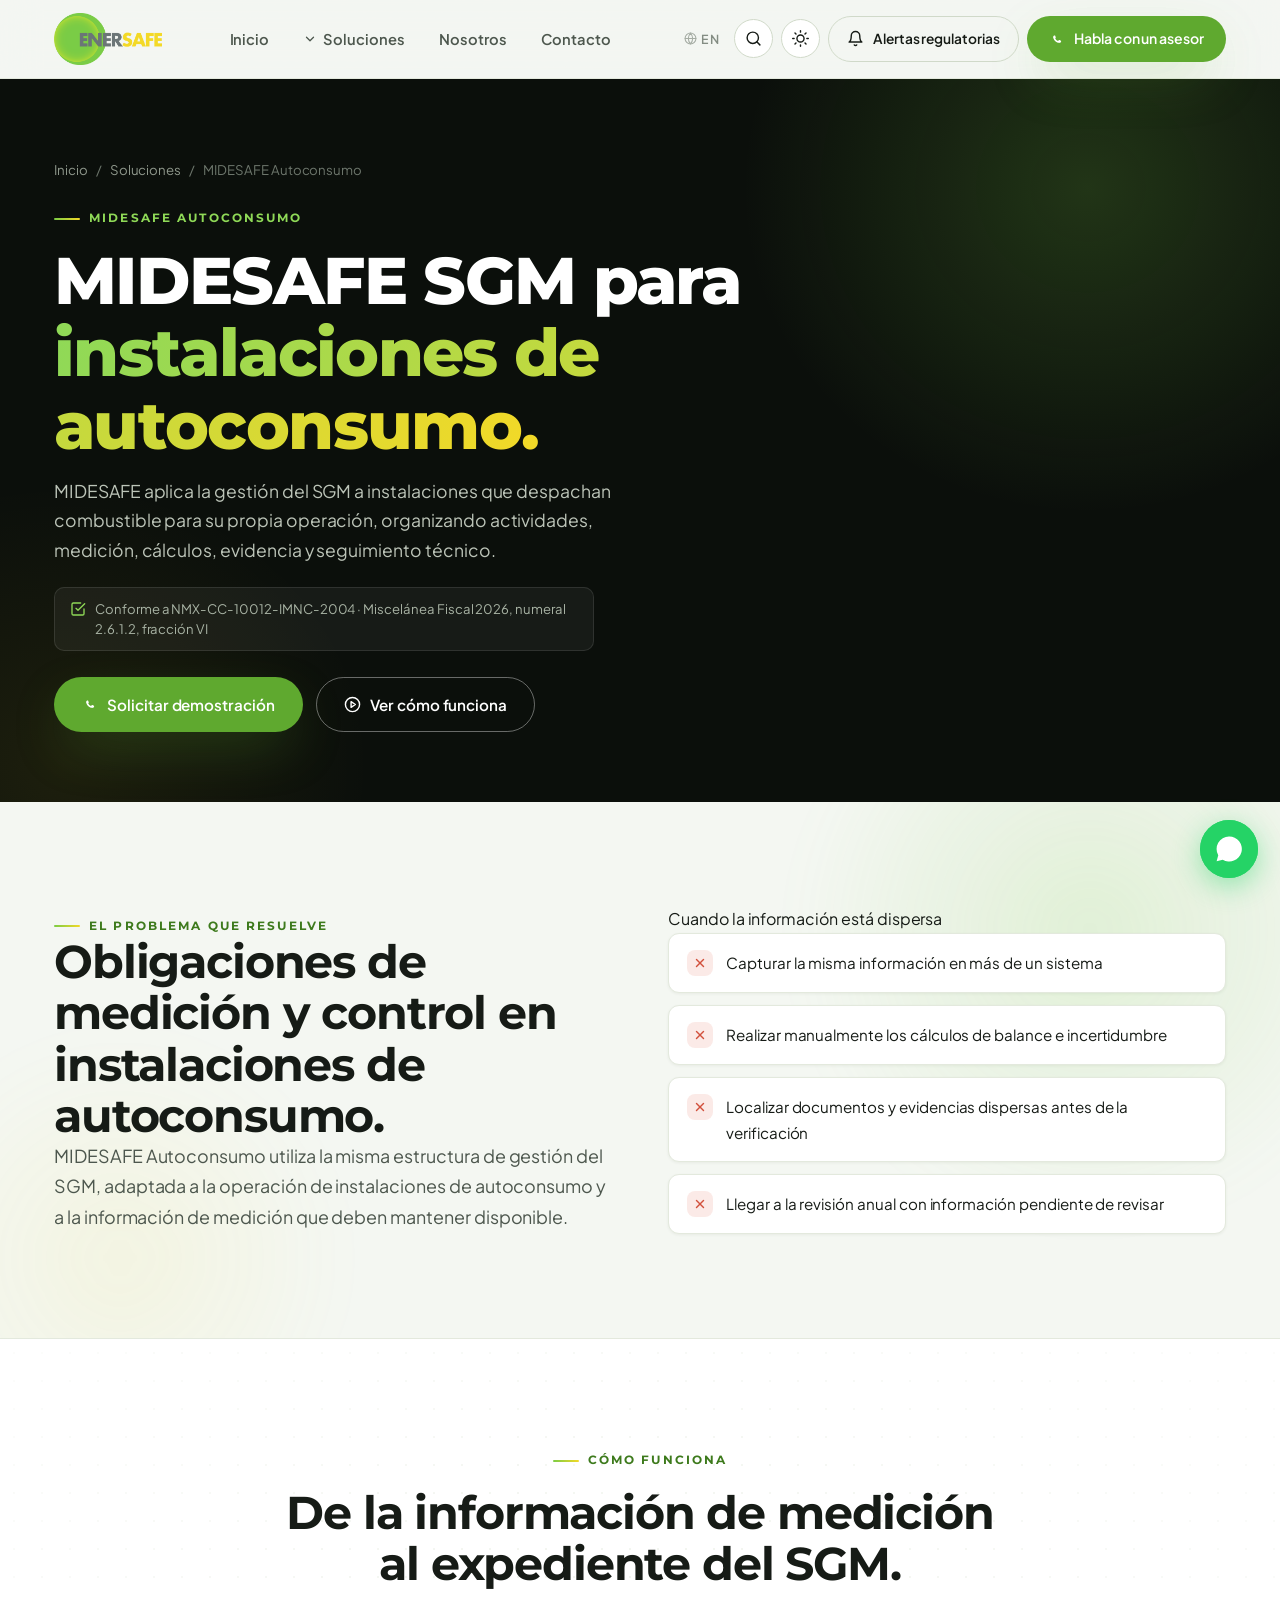
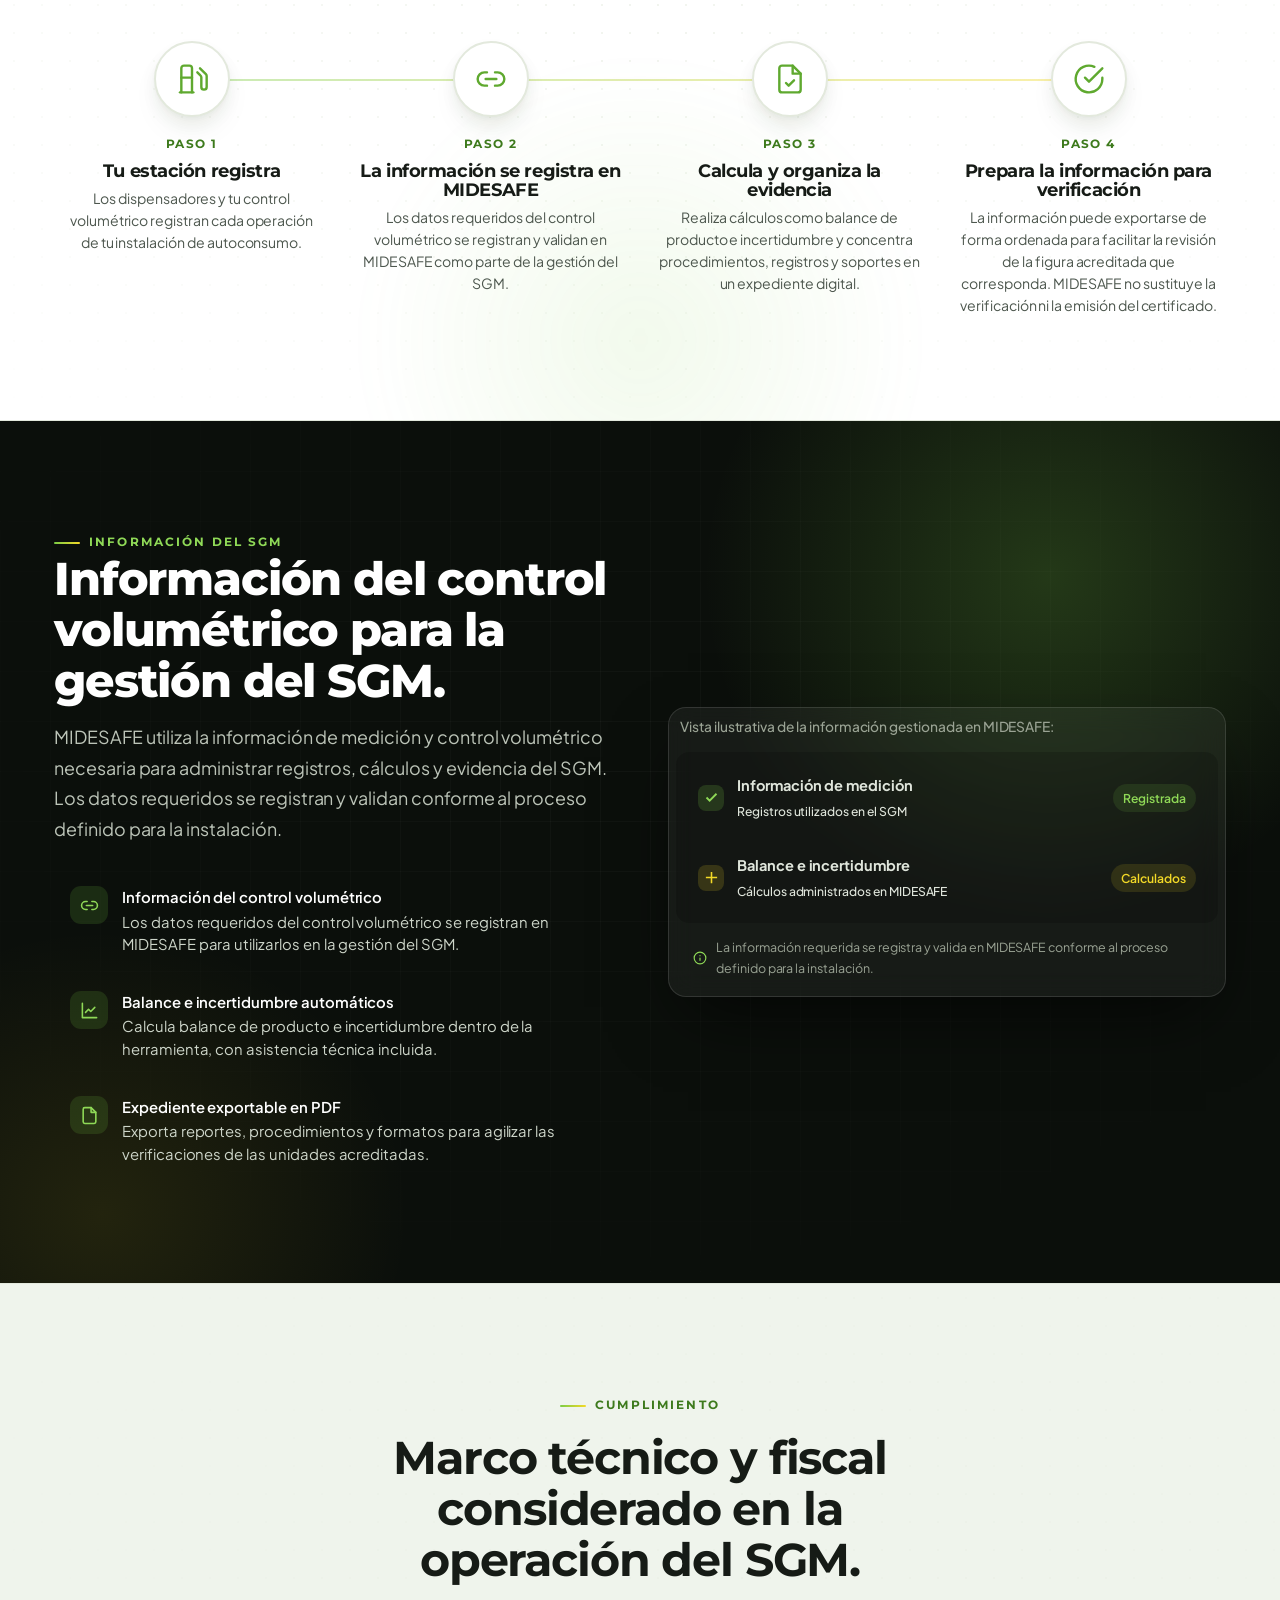
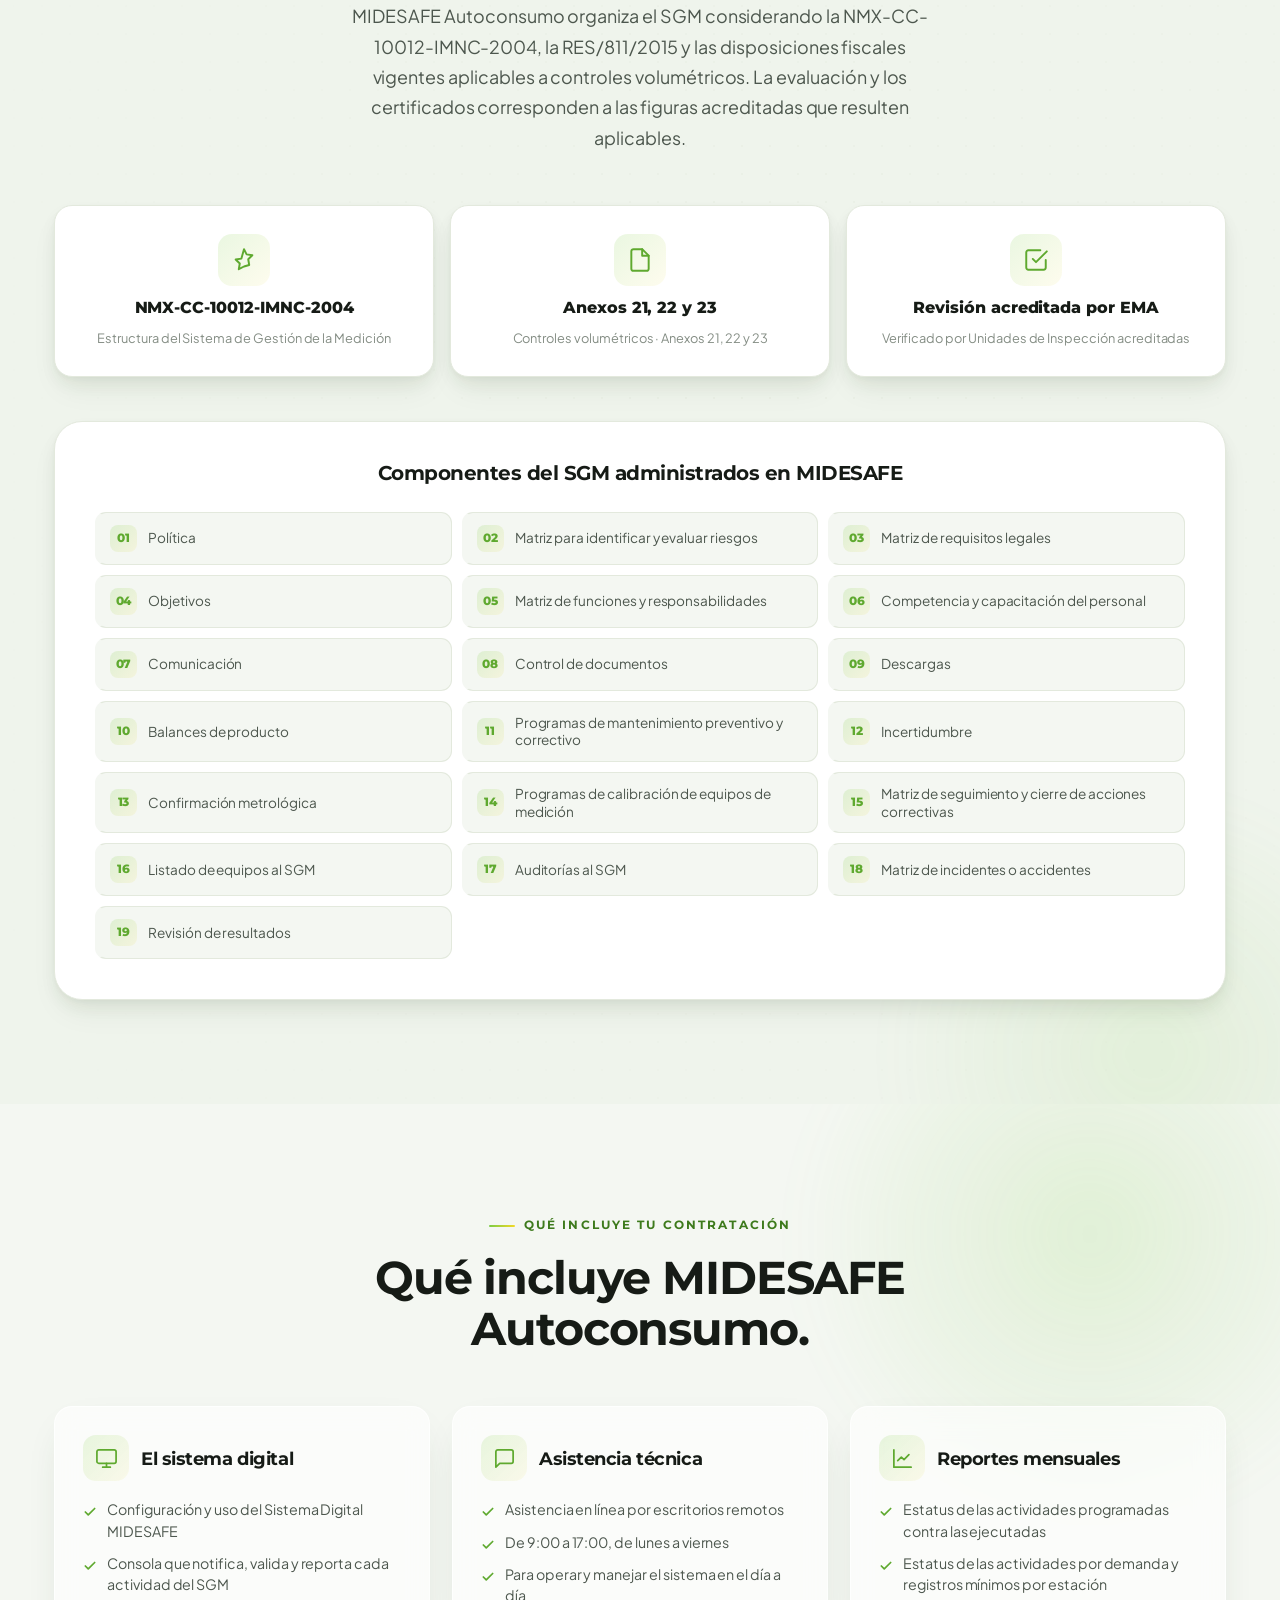
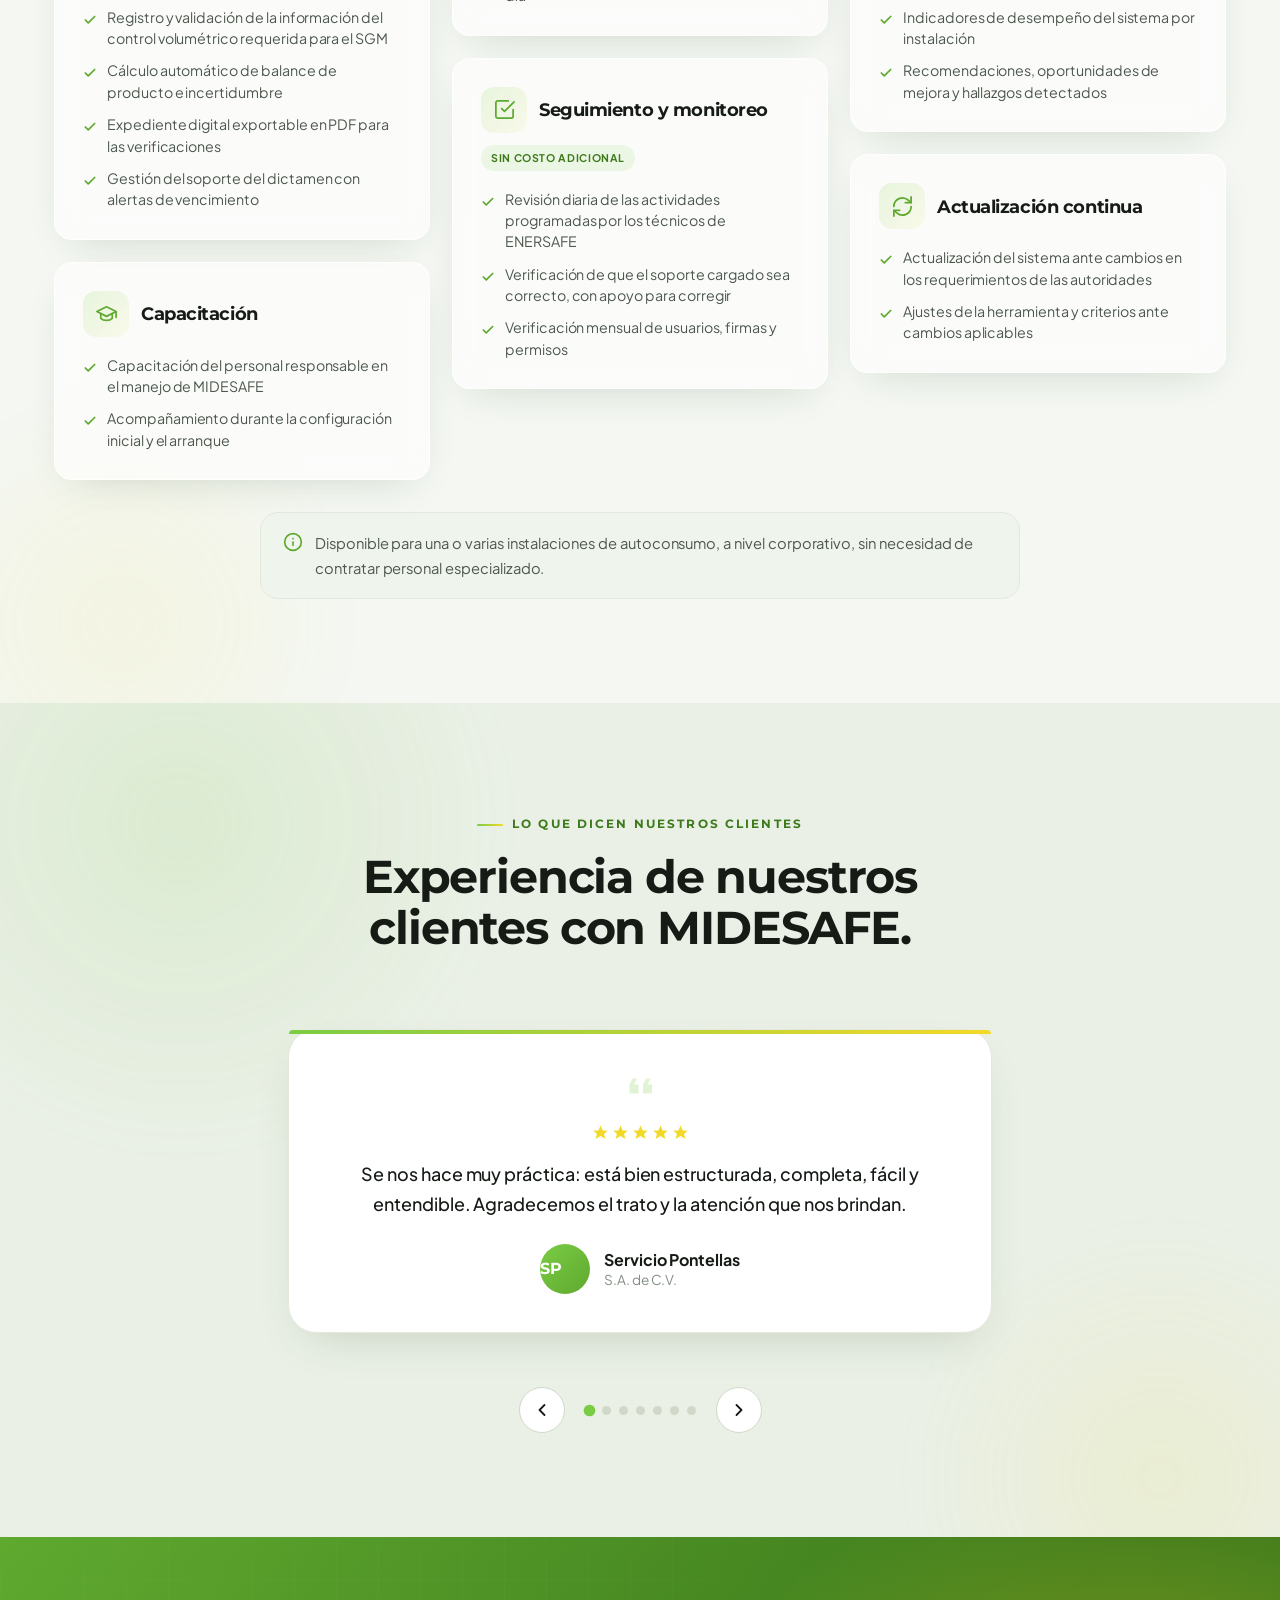
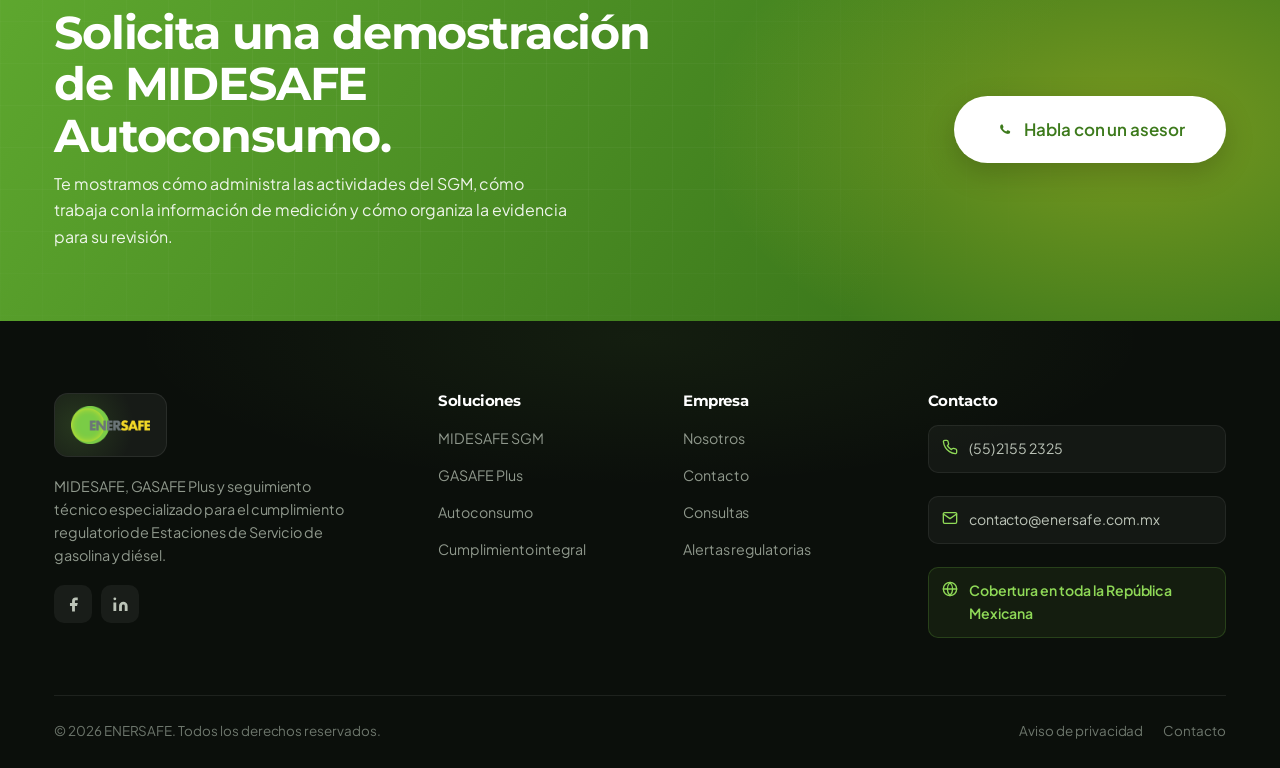
==== commit 937d3656: "Replace consultations with L.A. reviewed knowledge base" ====
--- a/autoconsumo.html
+++ b/autoconsumo.html
@@ -364,7 +364,7 @@
 <ul>
 <li><a data-en="About" data-es="Nosotros" href="nosotros.html">Nosotros</a></li>
 <li><a data-en="Contact" data-es="Contacto" href="contacto.html">Contacto</a></li>
-<li><a data-en="FAQ" data-es="Preguntas frecuentes" href="preguntas-frecuentes.html">Preguntas frecuentes</a></li>
+<li><a data-en="FAQ" data-es="Consultas" href="preguntas-frecuentes.html">Consultas</a></li>
 <li><a data-en="Regulatory alerts" data-es="Alertas regulatorias" href="index.html#alertas">Alertas regulatorias</a></li>
 </ul>
 </div>
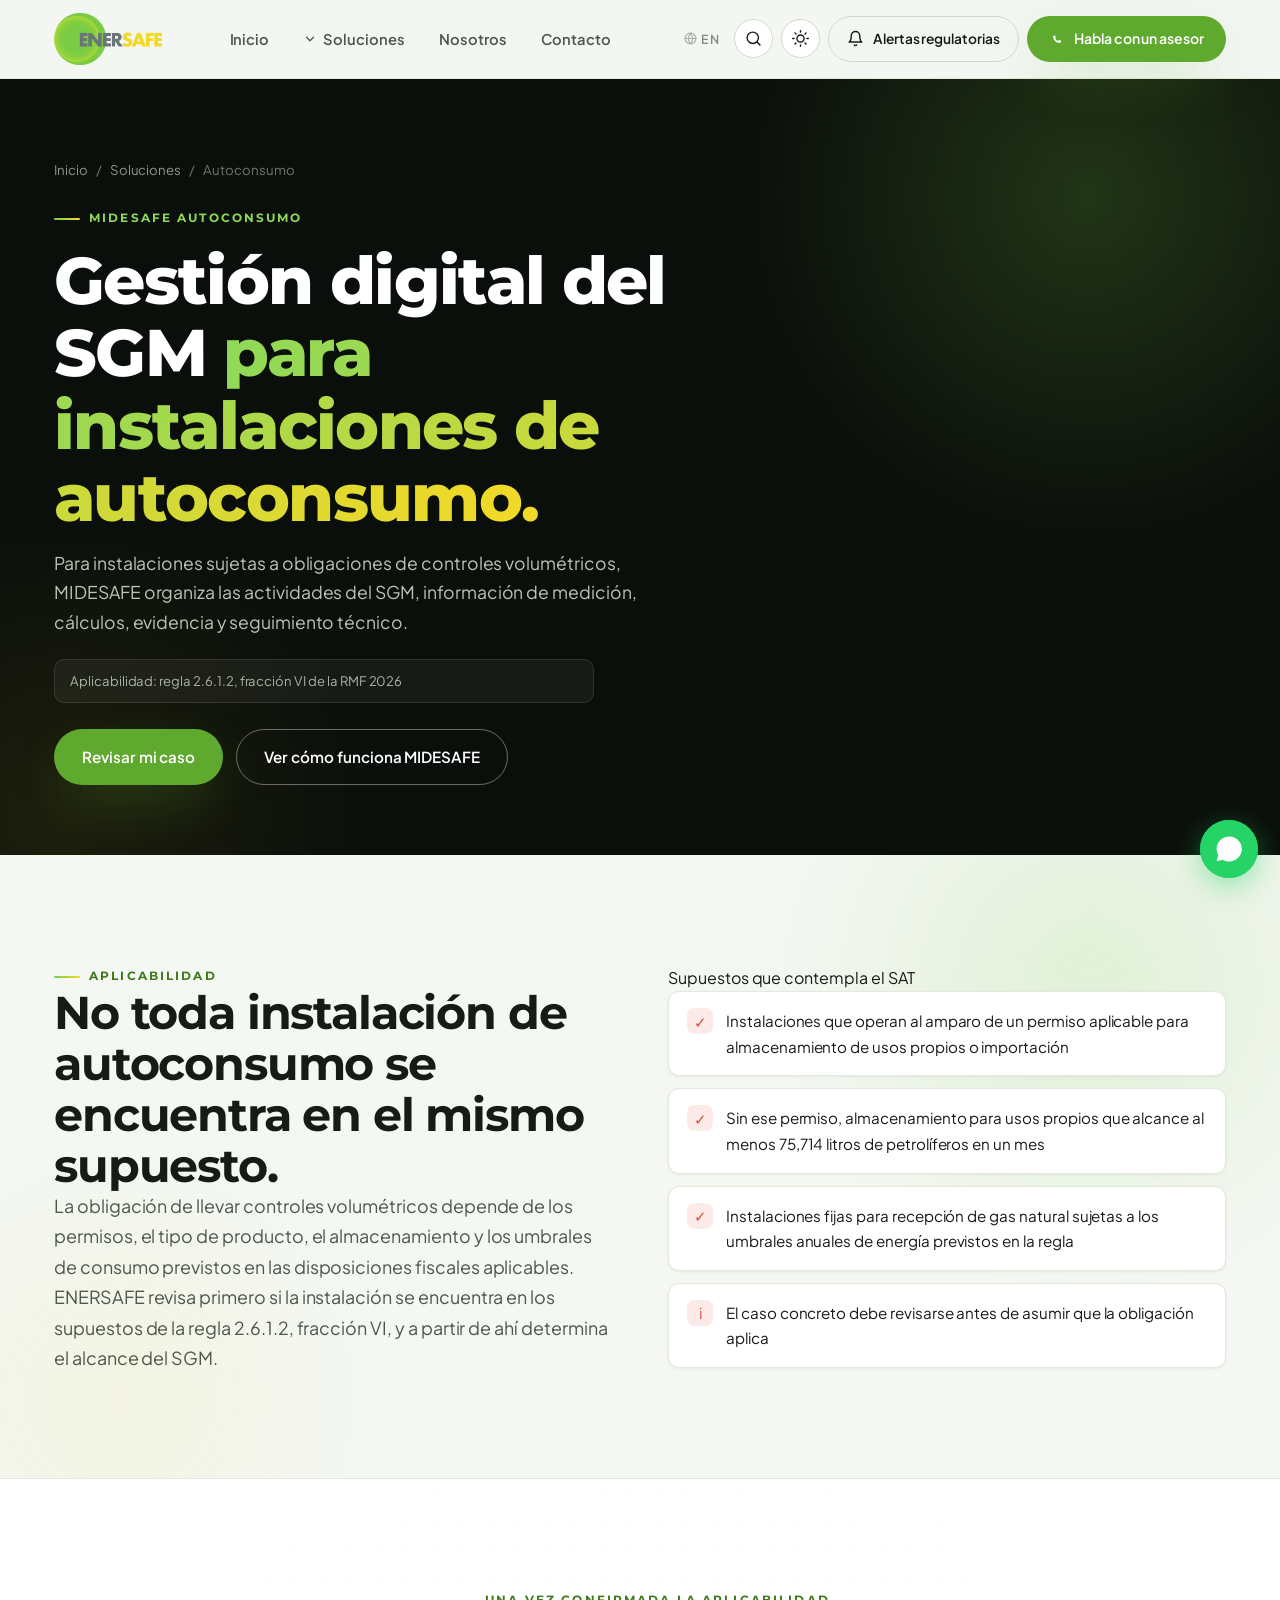
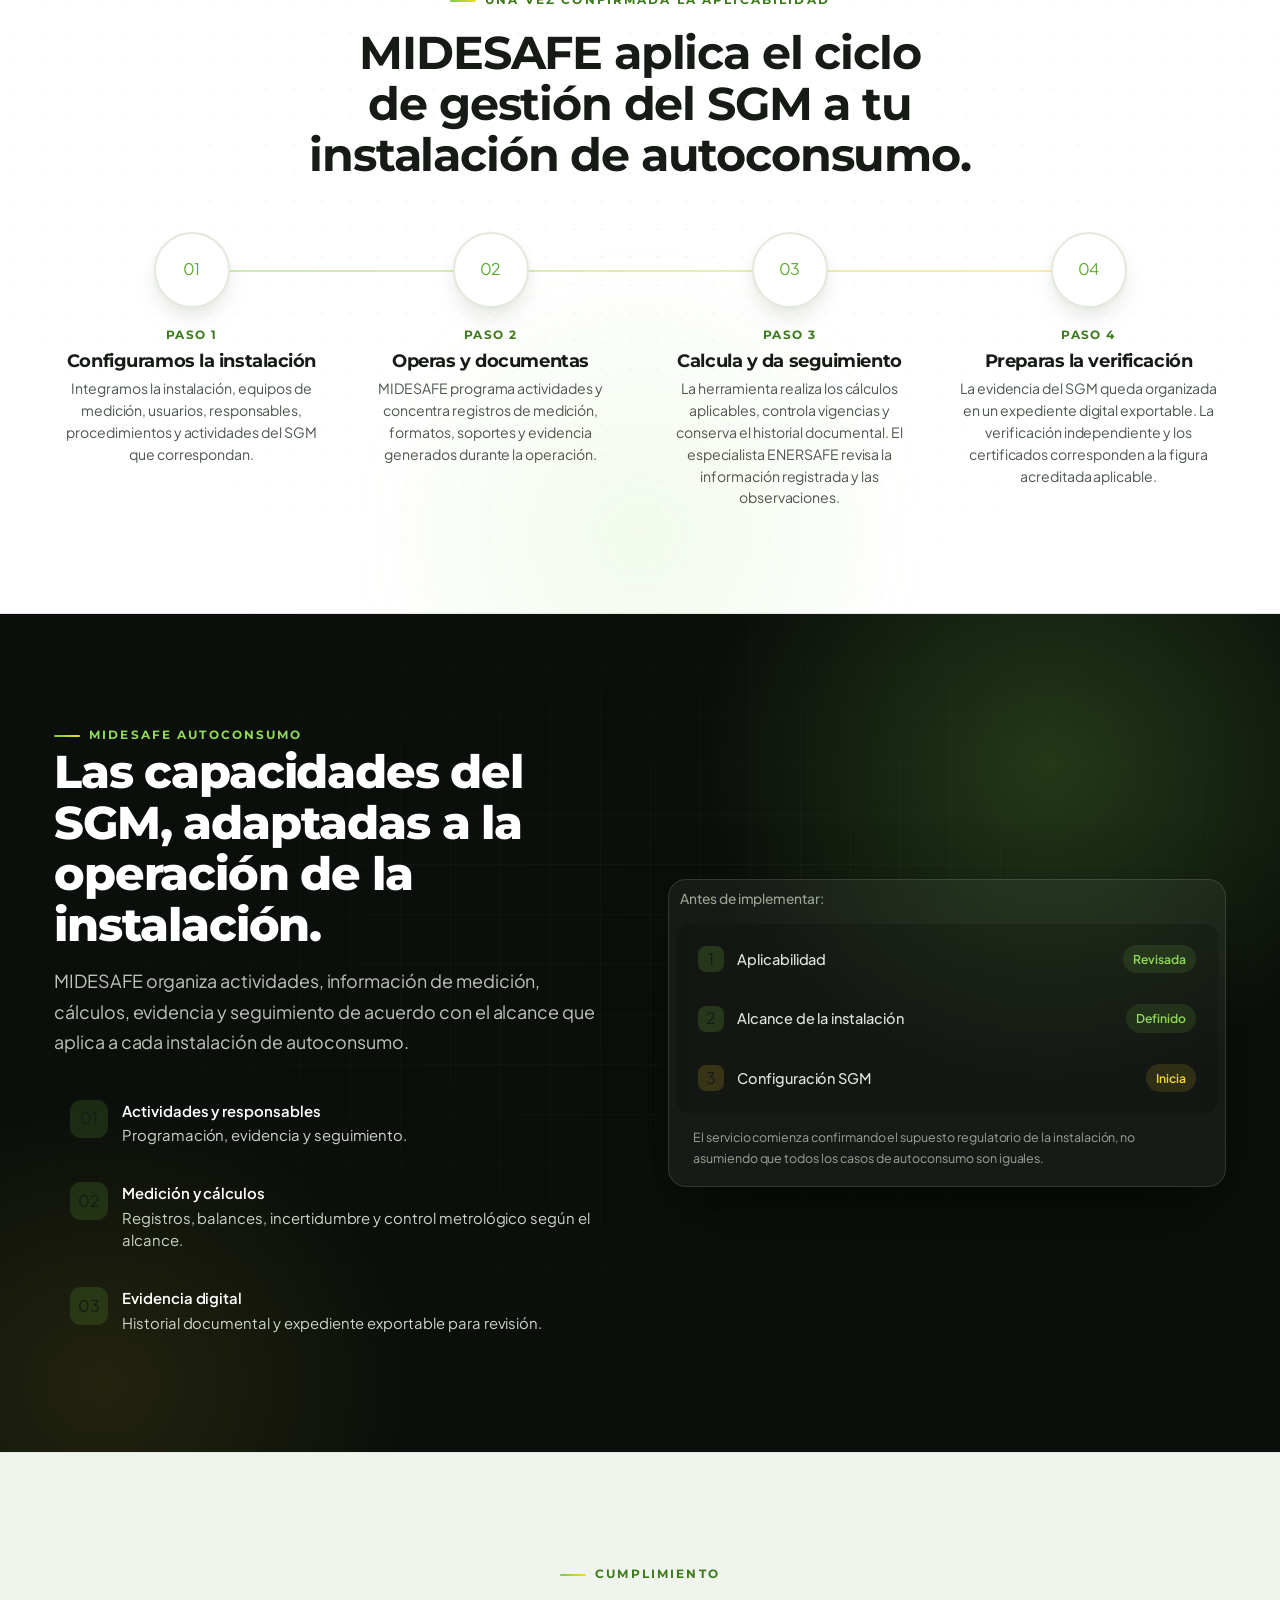
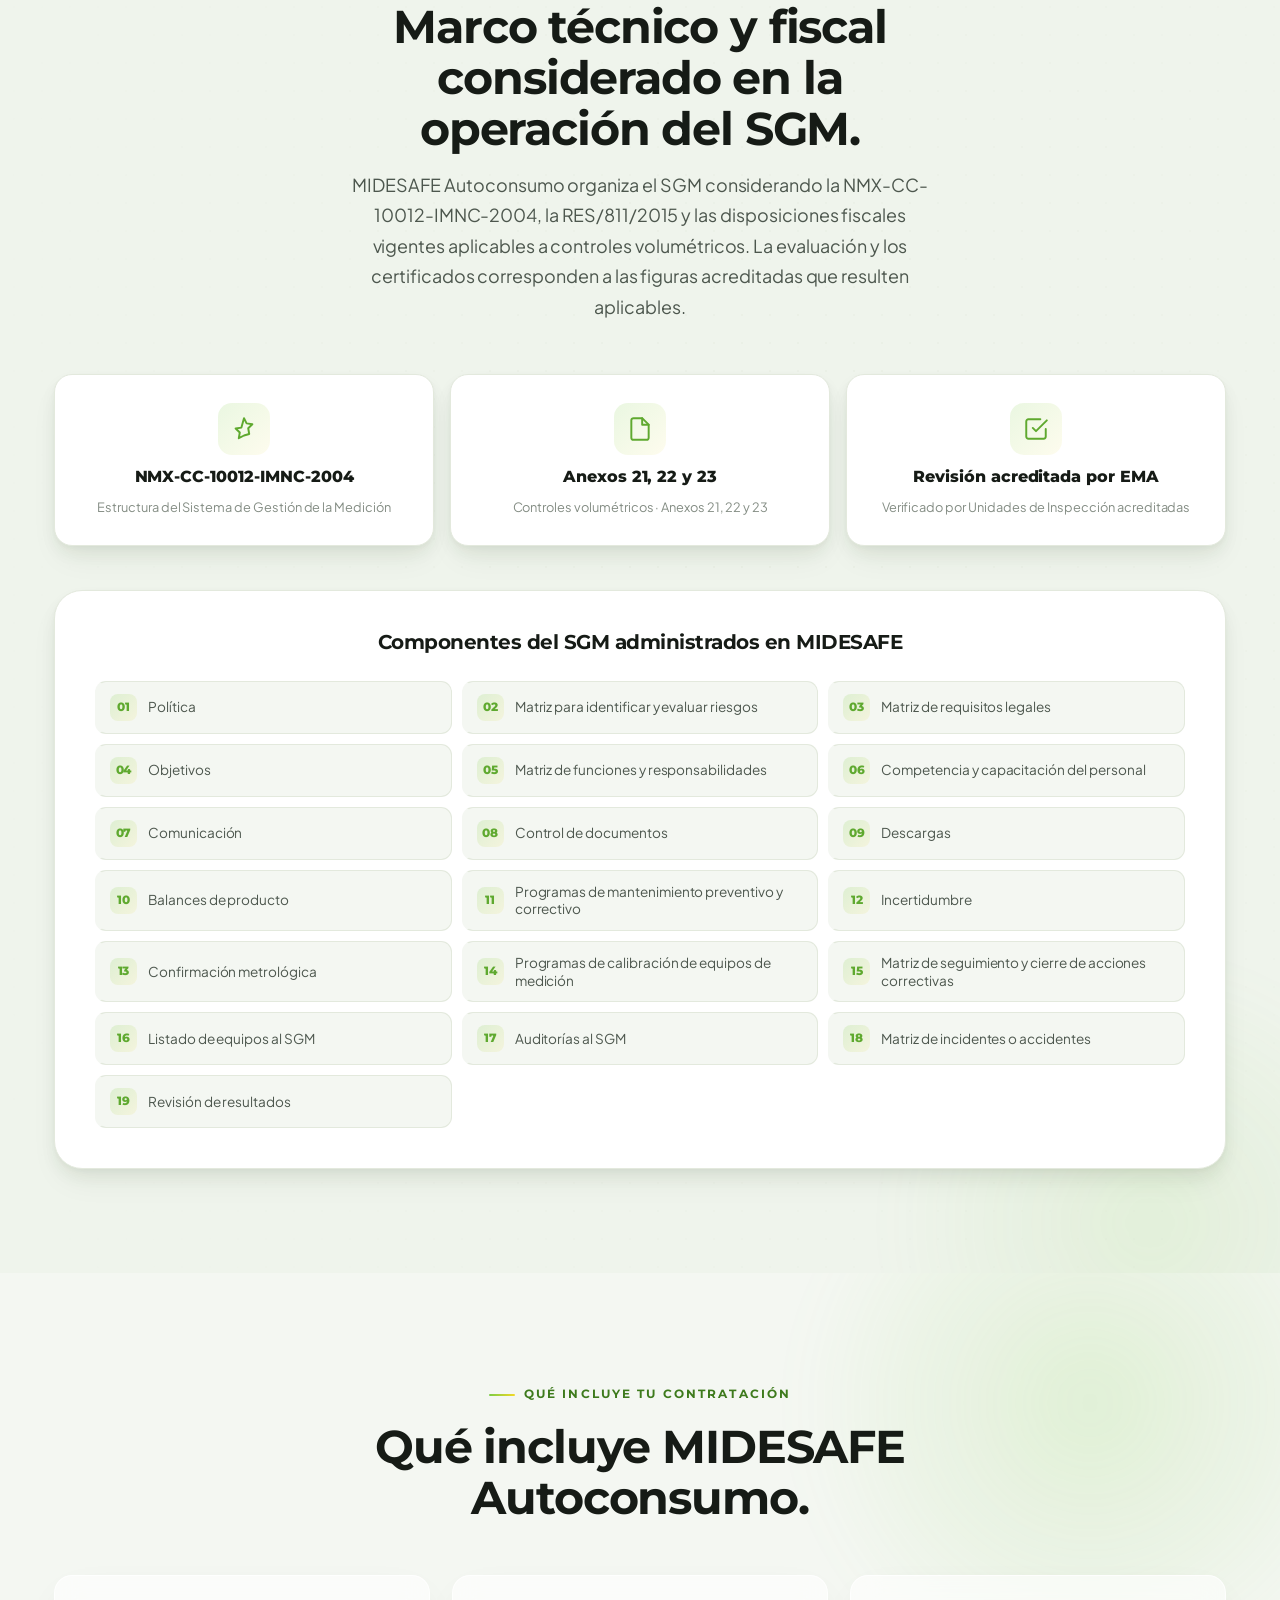
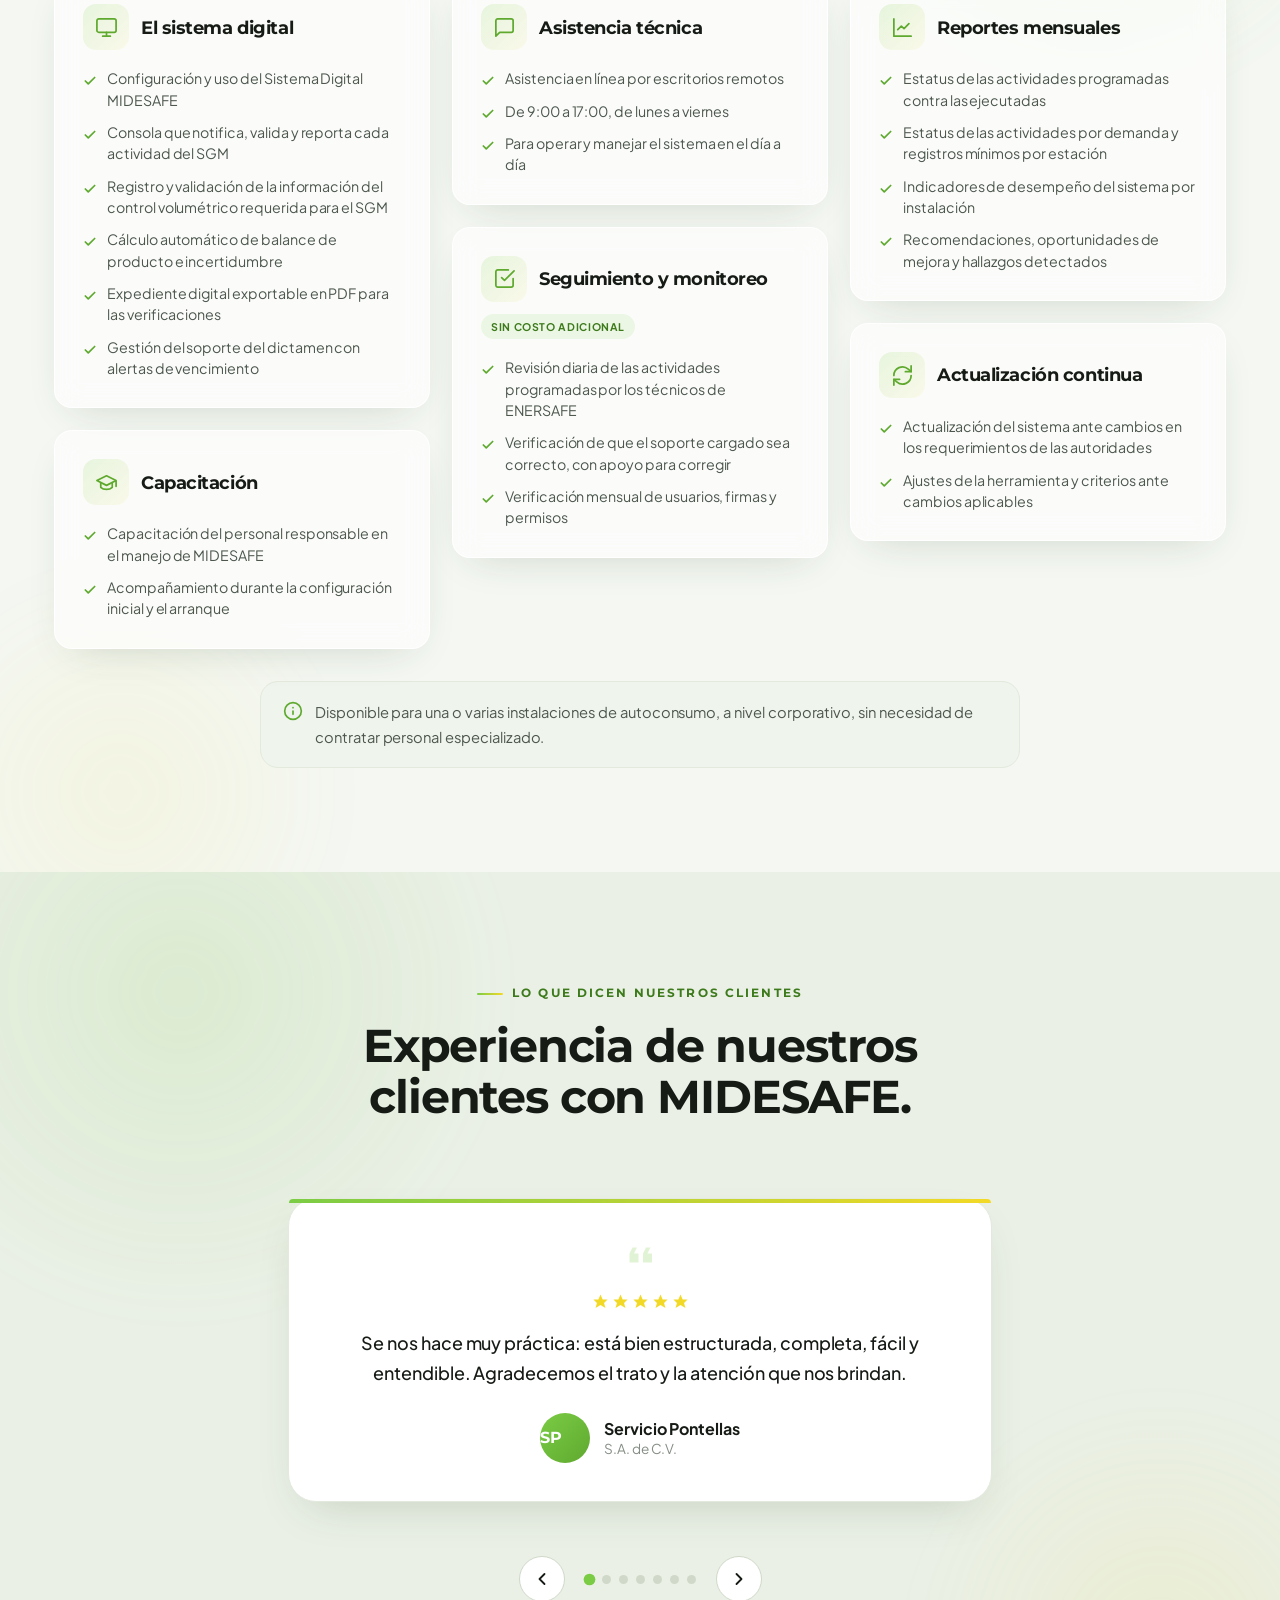
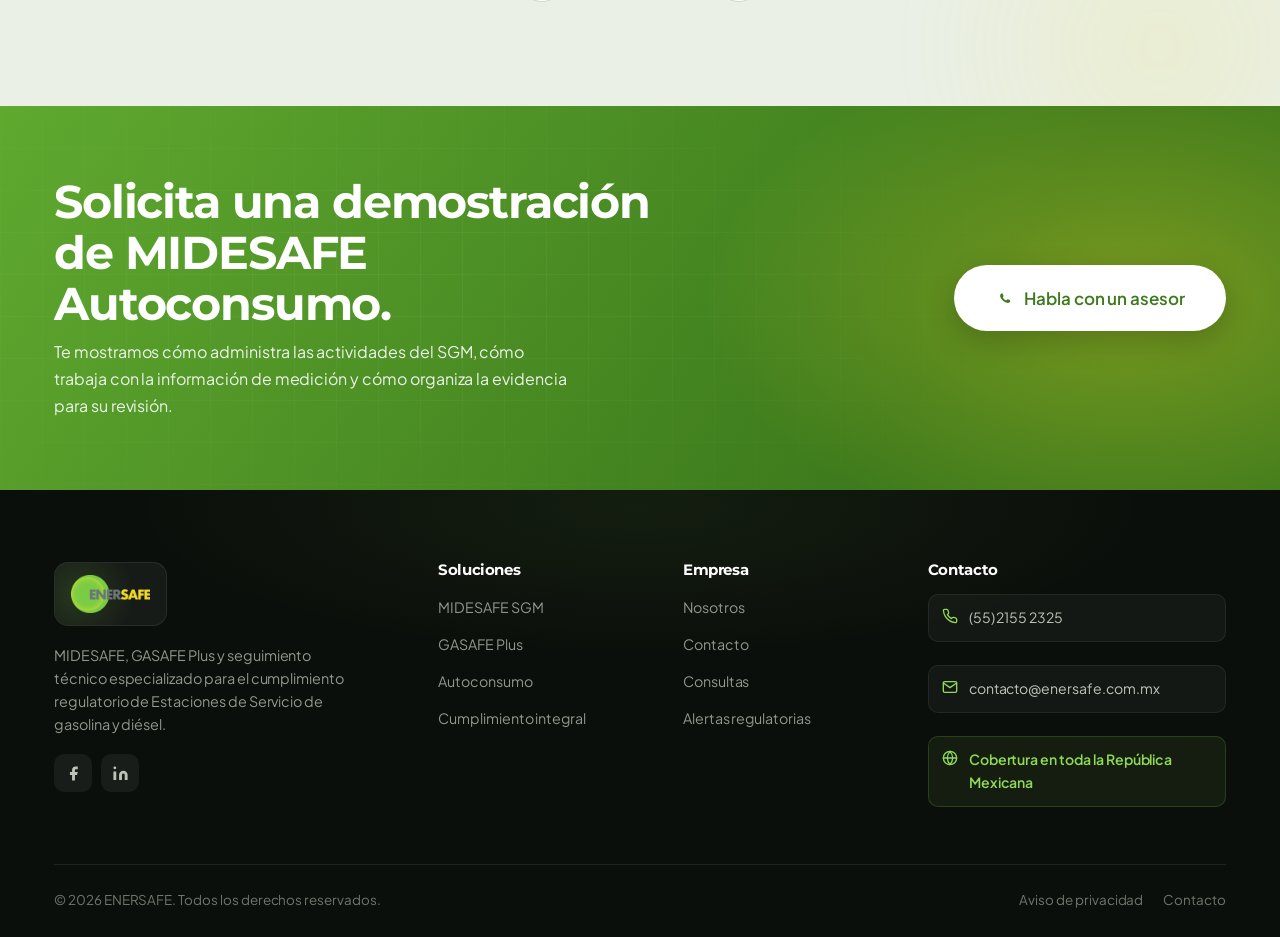
==== commit a6b8229f: "V4 audit: correct product flows and regulatory architecture" ====
--- a/autoconsumo.html
+++ b/autoconsumo.html
@@ -72,7 +72,7 @@
 <svg class="ic-sun" fill="none" stroke="currentColor" stroke-linecap="round" stroke-linejoin="round" stroke-width="2" viewbox="0 0 24 24"><circle cx="12" cy="12" r="5"></circle><line x1="12" x2="12" y1="1" y2="3"></line><line x1="12" x2="12" y1="21" y2="23"></line><line x1="4.22" x2="5.64" y1="4.22" y2="5.64"></line><line x1="18.36" x2="19.78" y1="18.36" y2="19.78"></line><line x1="1" x2="3" y1="12" y2="12"></line><line x1="21" x2="23" y1="12" y2="12"></line><line x1="4.22" x2="5.64" y1="19.78" y2="18.36"></line><line x1="18.36" x2="19.78" y1="5.64" y2="4.22"></line></svg>
 <svg class="ic-moon" fill="none" stroke="currentColor" stroke-linecap="round" stroke-linejoin="round" stroke-width="2" style="display:none" viewbox="0 0 24 24"><path d="M21 12.79A9 9 0 1 1 11.21 3 7 7 0 0 0 21 12.79z"></path></svg>
 </button>
-<a class="btn btn-secondary nav-alerts" data-en="Regulatory alerts" data-es="Alertas regulatorias" href="#alertas"><svg fill="none" stroke="currentColor" stroke-linecap="round" stroke-linejoin="round" stroke-width="2" viewbox="0 0 24 24"><path d="M18 8A6 6 0 0 0 6 8c0 7-3 9-3 9h18s-3-2-3-9"></path><path d="M13.73 21a2 2 0 0 1-3.46 0"></path></svg> Alertas regulatorias</a>
+<a class="btn btn-secondary nav-alerts" data-en="Regulatory alerts" data-es="Alertas regulatorias" href="index.html#alertas"><svg fill="none" stroke="currentColor" stroke-linecap="round" stroke-linejoin="round" stroke-width="2" viewbox="0 0 24 24"><path d="M18 8A6 6 0 0 0 6 8c0 7-3 9-3 9h18s-3-2-3-9"></path><path d="M13.73 21a2 2 0 0 1-3.46 0"></path></svg> Alertas regulatorias</a>
 <a class="btn btn-primary nav-cta" data-en="Talk to an advisor" data-es="Habla con un asesor" href="https://wa.me/525610360614" rel="noopener" target="_blank"><svg fill="currentColor" style="width:16px;height:16px" viewbox="0 0 24 24"><path d="M17.5 14.4c-.3-.1-1.7-.8-2-.9-.3-.1-.5-.1-.7.1-.2.3-.7.9-.9 1.1-.2.2-.3.2-.6.1-.3-.1-1.2-.5-2.3-1.4-.9-.8-1.4-1.7-1.6-2-.2-.3 0-.5.1-.6.1-.1.3-.3.4-.5.1-.2.2-.3.3-.5.1-.2 0-.4 0-.5-.1-.1-.7-1.6-.9-2.2-.2-.6-.5-.5-.7-.5h-.6c-.2 0-.5.1-.8.4-.3.3-1 1-1 2.5s1.1 2.9 1.2 3.1c.1.2 2.1 3.2 5.1 4.5.7.3 1.3.5 1.7.6.7.2 1.4.2 1.9.1.6-.1 1.7-.7 1.9-1.4.2-.7.2-1.3.2-1.4-.1-.1-.3-.2-.6-.3z"></path></svg> Habla con un asesor</a>
 <button aria-label="Menú" class="nav-toggle" onclick="toggleMobileNav()"><span></span><span></span><span></span></button>
 </div>
@@ -100,116 +100,47 @@
 </div>
 <!-- ============================ ENCABEZADO DE PÁGINA ============================ -->
 <section class="page-hero">
-<div class="ph-mesh"></div>
-<div class="wrap">
-<div class="crumbs">
-<a data-en="Home" data-es="Inicio" href="index.html">Inicio</a> <span>/</span>
-<a data-en="Solutions" data-es="Soluciones" href="servicios.html">Soluciones</a> <span>/</span>
-<span>MIDESAFE Autoconsumo</span>
-</div>
+<div class="ph-mesh"></div><div class="wrap">
+<div class="crumbs"><a data-en="Home" data-es="Inicio" href="index.html">Inicio</a> <span>/</span><a data-en="Solutions" data-es="Soluciones" href="servicios.html">Soluciones</a> <span>/</span><span data-en="Self-consumption" data-es="Autoconsumo">Autoconsumo</span></div>
 <span class="eyebrow light">MIDESAFE Autoconsumo</span>
-<h1 data-en="MIDESAFE SGM for &lt;span class='hl'&gt;self-consumption facilities.&lt;/span&gt;" data-es="MIDESAFE SGM para &lt;span class='hl'&gt;instalaciones de autoconsumo.&lt;/span&gt;">MIDESAFE SGM para <span class="hl">instalaciones de autoconsumo.</span></h1>
-<p data-en="If your company dispenses fuel for its own fleet, the SAT also requires a Measurement Management System. MIDESAFE Autoconsumo runs it for you and builds the file for your Annual Compliance Certificate." data-es="MIDESAFE aplica la gestión del SGM a instalaciones que despachan combustible para su propia operación, organizando actividades, medición, cálculos, evidencia y seguimiento técnico.">MIDESAFE aplica la gestión del SGM a instalaciones que despachan combustible para su propia operación, organizando actividades, medición, cálculos, evidencia y seguimiento técnico.</p>
-<div class="ph-norm"><svg fill="none" stroke="currentColor" stroke-linecap="round" stroke-linejoin="round" stroke-width="2" viewbox="0 0 24 24"><path d="M9 11l3 3L22 4"></path><path d="M21 12v7a2 2 0 0 1-2 2H5a2 2 0 0 1-2-2V5a2 2 0 0 1 2-2h11"></path></svg> <span data-en="Compliant with NMX-CC-10012-IMNC-2004 · 2026 Tax Miscellany, item 2.6.1.2, section VI" data-es="Conforme a NMX-CC-10012-IMNC-2004 · Miscelánea Fiscal 2026, numeral 2.6.1.2, fracción VI">Conforme a NMX-CC-10012-IMNC-2004 · Miscelánea Fiscal 2026, numeral 2.6.1.2, fracción VI</span></div>
-<div class="ph-actions">
-<a class="btn btn-primary" data-en="Request a demo" data-es="Solicitar demostración" href="https://wa.me/525610360614" rel="noopener" target="_blank"><svg fill="currentColor" style="width:16px;height:16px" viewbox="0 0 24 24"><path d="M17.5 14.4c-.3-.1-1.7-.8-2-.9-.3-.1-.5-.1-.7.1-.2.3-.7.9-.9 1.1-.2.2-.3.2-.6.1-.3-.1-1.2-.5-2.3-1.4-.9-.8-1.4-1.7-1.6-2-.2-.3 0-.5.1-.6.1-.1.3-.3.4-.5.1-.2.2-.3.3-.5.1-.2 0-.4 0-.5-.1-.1-.7-1.6-.9-2.2-.2-.6-.5-.5-.7-.5h-.6c-.2 0-.5.1-.8.4-.3.3-1 1-1 2.5s1.1 2.9 1.2 3.1c.1.2 2.1 3.2 5.1 4.5.7.3 1.3.5 1.7.6.7.2 1.4.2 1.9.1.6-.1 1.7-.7 1.9-1.4.2-.7.2-1.3.2-1.4-.1-.1-.3-.2-.6-.3z"></path></svg> Solicitar demostración</a>
-<a class="btn btn-secondary" data-en="See how it works" data-es="Ver cómo funciona" href="#como"><svg fill="none" stroke="currentColor" stroke-linecap="round" stroke-linejoin="round" stroke-width="2" viewbox="0 0 24 24"><circle cx="12" cy="12" r="10"></circle><polygon points="10 8 16 12 10 16 10 8"></polygon></svg> Ver cómo funciona</a>
-</div>
-</div>
-</section>
+<h1 data-en="Digital SGM management &lt;span class='hl'&gt;for self-consumption facilities.&lt;/span&gt;" data-es="Gestión digital del SGM &lt;span class='hl'&gt;para instalaciones de autoconsumo.&lt;/span&gt;">Gestión digital del SGM <span class="hl">para instalaciones de autoconsumo.</span></h1>
+<p data-en="For facilities subject to volumetric-control obligations, MIDESAFE organizes SGM activities, measurement information, calculations, evidence and technical follow-up." data-es="Para instalaciones sujetas a obligaciones de controles volumétricos, MIDESAFE organiza las actividades del SGM, información de medición, cálculos, evidencia y seguimiento técnico.">Para instalaciones sujetas a obligaciones de controles volumétricos, MIDESAFE organiza las actividades del SGM, información de medición, cálculos, evidencia y seguimiento técnico.</p>
+<div class="ph-norm"><span data-en="Applicability: 2026 RMF rule 2.6.1.2, section VI" data-es="Aplicabilidad: regla 2.6.1.2, fracción VI de la RMF 2026">Aplicabilidad: regla 2.6.1.2, fracción VI de la RMF 2026</span></div>
+<div class="ph-actions"><a class="btn btn-primary" data-en="Review my case" data-es="Revisar mi caso" href="https://wa.me/525610360614" rel="noopener" target="_blank">Revisar mi caso</a><a class="btn btn-secondary" data-en="See how MIDESAFE works" data-es="Ver cómo funciona MIDESAFE" href="#como">Ver cómo funciona MIDESAFE</a></div>
+</div></section>
 <!-- ============================ EL PROBLEMA QUE RESUELVE ============================ -->
 <section class="section sols">
-<div class="wrap">
-<div class="prob-layout">
-<div class="reveal-l">
-<span class="eyebrow" data-en="The problem it solves" data-es="El problema que resuelve">El problema que resuelve</span>
-<h2 data-en="Measurement and control obligations for self-consumption facilities." data-es="Obligaciones de medición y control en instalaciones de autoconsumo.">Obligaciones de medición y control en instalaciones de autoconsumo.</h2>
-<p class="lead" data-en="Self-consumption facilities have the same obligation to measure and prove it as a station selling to the public. Without a tool to sustain it, keeping the Measurement Management System up to date falls on your staff." data-es="MIDESAFE Autoconsumo utiliza la misma estructura de gestión del SGM, adaptada a la operación de instalaciones de autoconsumo y a la información de medición que deben mantener disponible.">MIDESAFE Autoconsumo utiliza la misma estructura de gestión del SGM, adaptada a la operación de instalaciones de autoconsumo y a la información de medición que deben mantener disponible.</p>
-</div>
-<div class="reveal-r" data-delay="1">
-<span class="prob-label" data-en="Without a digital system, this falls on your team" data-es="Cuando la información está dispersa">Cuando la información está dispersa</span>
-<div class="prob-list">
-<div class="prob-item"><span class="pi-x"><svg fill="none" stroke="currentColor" stroke-linecap="round" stroke-linejoin="round" stroke-width="2.4" viewbox="0 0 24 24"><line x1="18" x2="6" y1="6" y2="18"></line><line x1="6" x2="18" y1="6" y2="18"></line></svg></span><span data-en="Entering the same information in more than one system" data-es="Capturar la misma información en más de un sistema">Capturar la misma información en más de un sistema</span></div>
-<div class="prob-item"><span class="pi-x"><svg fill="none" stroke="currentColor" stroke-linecap="round" stroke-linejoin="round" stroke-width="2.4" viewbox="0 0 24 24"><line x1="18" x2="6" y1="6" y2="18"></line><line x1="6" x2="18" y1="6" y2="18"></line></svg></span><span data-en="Performing balance and uncertainty calculations manually" data-es="Realizar manualmente los cálculos de balance e incertidumbre">Realizar manualmente los cálculos de balance e incertidumbre</span></div>
-<div class="prob-item"><span class="pi-x"><svg fill="none" stroke="currentColor" stroke-linecap="round" stroke-linejoin="round" stroke-width="2.4" viewbox="0 0 24 24"><line x1="18" x2="6" y1="6" y2="18"></line><line x1="6" x2="18" y1="6" y2="18"></line></svg></span><span data-en="Locating documents and evidence scattered before verification" data-es="Localizar documentos y evidencias dispersas antes de la verificación">Localizar documentos y evidencias dispersas antes de la verificación</span></div>
-<div class="prob-item"><span class="pi-x"><svg fill="none" stroke="currentColor" stroke-linecap="round" stroke-linejoin="round" stroke-width="2.4" viewbox="0 0 24 24"><line x1="18" x2="6" y1="6" y2="18"></line><line x1="6" x2="18" y1="6" y2="18"></line></svg></span><span data-en="Reaching the annual review with information still pending review" data-es="Llegar a la revisión anual con información pendiente de revisar">Llegar a la revisión anual con información pendiente de revisar</span></div>
-</div>
-</div>
-</div>
-</div>
-</section>
+<div class="wrap"><div class="prob-layout">
+<div class="reveal-l"><span class="eyebrow" data-en="Applicability" data-es="Aplicabilidad">Aplicabilidad</span><h2 data-en="Not every self-consumption facility falls under the same assumption." data-es="No toda instalación de autoconsumo se encuentra en el mismo supuesto.">No toda instalación de autoconsumo se encuentra en el mismo supuesto.</h2><p class="lead" data-en="The obligation to keep volumetric controls depends on the permits, type of product, storage and consumption thresholds established in the applicable tax rules. ENERSAFE first reviews whether the facility falls under rule 2.6.1.2, section VI, and from there determines the scope of the SGM." data-es="La obligación de llevar controles volumétricos depende de los permisos, el tipo de producto, el almacenamiento y los umbrales de consumo previstos en las disposiciones fiscales aplicables. ENERSAFE revisa primero si la instalación se encuentra en los supuestos de la regla 2.6.1.2, fracción VI, y a partir de ahí determina el alcance del SGM.">La obligación de llevar controles volumétricos depende de los permisos, el tipo de producto, el almacenamiento y los umbrales de consumo previstos en las disposiciones fiscales aplicables. ENERSAFE revisa primero si la instalación se encuentra en los supuestos de la regla 2.6.1.2, fracción VI, y a partir de ahí determina el alcance del SGM.</p></div>
+<div class="reveal-r" data-delay="1"><span class="prob-label" data-en="Cases contemplated by the SAT" data-es="Supuestos que contempla el SAT">Supuestos que contempla el SAT</span><div class="prob-list">
+<div class="prob-item"><span class="pi-x">✓</span><span data-en="Facilities operating under an applicable own-use storage or import permit" data-es="Instalaciones que operan al amparo de un permiso aplicable para almacenamiento de usos propios o importación">Instalaciones que operan al amparo de un permiso aplicable para almacenamiento de usos propios o importación</span></div>
+<div class="prob-item"><span class="pi-x">✓</span><span data-en="Without such a permit, own-use storage that reaches at least 75,714 liters of petroleum products in one month" data-es="Sin ese permiso, almacenamiento para usos propios que alcance al menos 75,714 litros de petrolíferos en un mes">Sin ese permiso, almacenamiento para usos propios que alcance al menos 75,714 litros de petrolíferos en un mes</span></div>
+<div class="prob-item"><span class="pi-x">✓</span><span data-en="Fixed natural-gas reception facilities subject to the annual energy thresholds established in the rule" data-es="Instalaciones fijas para recepción de gas natural sujetas a los umbrales anuales de energía previstos en la regla">Instalaciones fijas para recepción de gas natural sujetas a los umbrales anuales de energía previstos en la regla</span></div>
+<div class="prob-item"><span class="pi-x">i</span><span data-en="The specific case must be reviewed before assuming the obligation" data-es="El caso concreto debe revisarse antes de asumir que la obligación aplica">El caso concreto debe revisarse antes de asumir que la obligación aplica</span></div>
+</div></div>
+</div></div></section>
 <!-- ============================ CÓMO FUNCIONA (flujo de 4 pasos) ============================ -->
 <section class="section how" id="como">
-<div class="wrap">
-<div class="section-head center reveal">
-<span class="eyebrow" data-en="How it works" data-es="Cómo funciona">Cómo funciona</span>
-<h2 data-en="From your station's measurement to the Certificate, with no manual steps." data-es="De la información de medición al expediente del SGM.">De la información de medición al expediente del SGM.</h2>
-</div>
-<div class="flow">
-<div class="flow-line"></div>
-<div class="flow-step reveal">
-<div class="fs-ic"><svg fill="none" stroke="currentColor" stroke-linecap="round" stroke-linejoin="round" stroke-width="1.8" viewbox="0 0 24 24"><line x1="3" x2="13" y1="22" y2="22"></line><path d="M4 22V4a2 2 0 0 1 2-2h4a2 2 0 0 1 2 2v18"></path><path d="M4 11h8"></path><path d="M16 7l2.29 2.29A2 2 0 0 1 19 10.7V18a2 2 0 0 0 4 0V9.83a2 2 0 0 0-.59-1.42L18 4"></path></svg></div>
-<span class="fs-step" data-en="Step 1" data-es="Paso 1">Paso 1</span>
-<h3 data-en="Your station records" data-es="Tu estación registra">Tu estación registra</h3>
-<p data-en="Your dispensers and volumetric control register every operation at your self-consumption facility." data-es="Los dispensadores y tu control volumétrico registran cada operación de tu instalación de autoconsumo.">Los dispensadores y tu control volumétrico registran cada operación de tu instalación de autoconsumo.</p>
-</div>
-<div class="flow-step reveal" data-delay="1">
-<div class="fs-ic"><svg fill="none" stroke="currentColor" stroke-linecap="round" stroke-linejoin="round" stroke-width="1.8" viewbox="0 0 24 24"><path d="M9 17H7A5 5 0 0 1 7 7h2"></path><path d="M15 7h2a5 5 0 0 1 0 10h-2"></path><line x1="8" x2="16" y1="12" y2="12"></line></svg></div>
-<span class="fs-step" data-en="Step 2" data-es="Paso 2">Paso 2</span>
-<h3 data-en="Information is recorded in MIDESAFE" data-es="La información se registra en MIDESAFE">La información se registra en MIDESAFE</h3>
-<p data-en="The volumetric-control data required for the SGM is recorded and validated in MIDESAFE." data-es="Los datos requeridos del control volumétrico se registran y validan en MIDESAFE como parte de la gestión del SGM.">Los datos requeridos del control volumétrico se registran y validan en MIDESAFE como parte de la gestión del SGM.</p>
-</div>
-<div class="flow-step reveal" data-delay="2">
-<div class="fs-ic"><svg fill="none" stroke="currentColor" stroke-linecap="round" stroke-linejoin="round" stroke-width="1.8" viewbox="0 0 24 24"><path d="M14 2H6a2 2 0 0 0-2 2v16a2 2 0 0 0 2 2h12a2 2 0 0 0 2-2V8z"></path><polyline points="14 2 14 8 20 8"></polyline><path d="M9 15l2 2 4-4"></path></svg></div>
-<span class="fs-step" data-en="Step 3" data-es="Paso 3">Paso 3</span>
-<h3 data-en="It calculates and builds the digital file" data-es="Calcula y organiza la evidencia">Calcula y organiza la evidencia</h3>
-<p data-en="It runs the balance and uncertainty calculations and concentrates the evidence in a digital file, per the SAT standard." data-es="Realiza cálculos como balance de producto e incertidumbre y concentra procedimientos, registros y soportes en un expediente digital.">Realiza cálculos como balance de producto e incertidumbre y concentra procedimientos, registros y soportes en un expediente digital.</p>
-</div>
-<div class="flow-step reveal" data-delay="3">
-<div class="fs-ic"><svg fill="none" stroke="currentColor" stroke-linecap="round" stroke-linejoin="round" stroke-width="1.8" viewbox="0 0 24 24"><path d="M22 11.08V12a10 10 0 1 1-5.93-9.14"></path><polyline points="22 4 12 14.01 9 11.01"></polyline></svg></div>
-<span class="fs-step" data-en="Step 4" data-es="Paso 4">Paso 4</span>
-<h3 data-en="You're ready for the Certificate" data-es="Prepara la información para verificación">Prepara la información para verificación</h3>
-<p data-en="You export everything for the accredited units' inspection and are ready for the Annual Compliance Certificate." data-es="La información puede exportarse de forma ordenada para facilitar la revisión de la figura acreditada que corresponda. MIDESAFE no sustituye la verificación ni la emisión del certificado.">La información puede exportarse de forma ordenada para facilitar la revisión de la figura acreditada que corresponda. MIDESAFE no sustituye la verificación ni la emisión del certificado.</p>
-</div>
-</div>
-</div>
-</section>
+<div class="wrap"><div class="section-head center reveal"><span class="eyebrow" data-en="Once applicability is confirmed" data-es="Una vez confirmada la aplicabilidad">Una vez confirmada la aplicabilidad</span><h2 data-en="MIDESAFE applies the SGM service cycle to your self-consumption facility." data-es="MIDESAFE aplica el ciclo de gestión del SGM a tu instalación de autoconsumo.">MIDESAFE aplica el ciclo de gestión del SGM a tu instalación de autoconsumo.</h2></div>
+<div class="flow"><div class="flow-line"></div>
+<div class="flow-step reveal"><div class="fs-ic">01</div><span class="fs-step" data-en="Step 1" data-es="Paso 1">Paso 1</span><h3 data-en="We configure the facility" data-es="Configuramos la instalación">Configuramos la instalación</h3><p data-en="We integrate the facility, measurement equipment, users, responsible parties, procedures and SGM activities that apply." data-es="Integramos la instalación, equipos de medición, usuarios, responsables, procedimientos y actividades del SGM que correspondan.">Integramos la instalación, equipos de medición, usuarios, responsables, procedimientos y actividades del SGM que correspondan.</p></div>
+<div class="flow-step reveal" data-delay="1"><div class="fs-ic">02</div><span class="fs-step" data-en="Step 2" data-es="Paso 2">Paso 2</span><h3 data-en="You operate and document" data-es="Operas y documentas">Operas y documentas</h3><p data-en="MIDESAFE schedules activities and brings together measurement records, forms, supporting documents and evidence generated during operation." data-es="MIDESAFE programa actividades y concentra registros de medición, formatos, soportes y evidencia generados durante la operación.">MIDESAFE programa actividades y concentra registros de medición, formatos, soportes y evidencia generados durante la operación.</p></div>
+<div class="flow-step reveal" data-delay="2"><div class="fs-ic">03</div><span class="fs-step" data-en="Step 3" data-es="Paso 3">Paso 3</span><h3 data-en="It calculates and follows up" data-es="Calcula y da seguimiento">Calcula y da seguimiento</h3><p data-en="The tool performs the applicable calculations, controls validities and keeps the documentary history. The ENERSAFE specialist reviews recorded information and observations." data-es="La herramienta realiza los cálculos aplicables, controla vigencias y conserva el historial documental. El especialista ENERSAFE revisa la información registrada y las observaciones.">La herramienta realiza los cálculos aplicables, controla vigencias y conserva el historial documental. El especialista ENERSAFE revisa la información registrada y las observaciones.</p></div>
+<div class="flow-step reveal" data-delay="3"><div class="fs-ic">04</div><span class="fs-step" data-en="Step 4" data-es="Paso 4">Paso 4</span><h3 data-en="You prepare the verification" data-es="Preparas la verificación">Preparas la verificación</h3><p data-en="The SGM evidence is organized in an exportable digital file. The independent verification and certificates correspond to the applicable accredited body." data-es="La evidencia del SGM queda organizada en un expediente digital exportable. La verificación independiente y los certificados corresponden a la figura acreditada aplicable.">La evidencia del SGM queda organizada en un expediente digital exportable. La verificación independiente y los certificados corresponden a la figura acreditada aplicable.</p></div>
+</div></div></section>
 <!-- ============================ CONEXIÓN CON CONTROL VOLUMÉTRICO ============================ -->
-<section class="spec">
-<div class="spec-mesh"></div>
-<div class="spec-grid-bg"></div>
-<div class="wrap">
-<div class="spec-inner">
-<div class="reveal-l">
-<span class="eyebrow light" data-en="SGM information" data-es="Información del SGM">Información del SGM</span>
-<h2 data-en="Volumetric-control information used in SGM management." data-es="Información del control volumétrico para la gestión del SGM.">Información del control volumétrico para la gestión del SGM.</h2>
-<p class="lead" data-en="MIDESAFE uses the measurement and volumetric-control information needed to manage SGM records, calculations and evidence. Required data is recorded and validated according to the process defined for the facility." data-es="MIDESAFE utiliza la información de medición y control volumétrico necesaria para administrar registros, cálculos y evidencia del SGM. Los datos requeridos se registran y validan conforme al proceso definido para la instalación.">MIDESAFE utiliza la información de medición y control volumétrico necesaria para administrar registros, cálculos y evidencia del SGM. Los datos requeridos se registran y validan conforme al proceso definido para la instalación.</p>
-<div class="spec-list">
-<div class="spec-item"><span class="ic"><svg fill="none" stroke="currentColor" stroke-linecap="round" stroke-linejoin="round" stroke-width="2" viewbox="0 0 24 24"><path d="M9 17H7A5 5 0 0 1 7 7h2"></path><path d="M15 7h2a5 5 0 0 1 0 10h-2"></path><line x1="8" x2="16" y1="12" y2="12"></line></svg></span><span class="tx"><b data-en="Volumetric-control information" data-es="Información del control volumétrico">Información del control volumétrico</b><span data-en="The required volumetric-control data is recorded in MIDESAFE for use in SGM management." data-es="Los datos requeridos del control volumétrico se registran en MIDESAFE para utilizarlos en la gestión del SGM.">Los datos requeridos del control volumétrico se registran en MIDESAFE para utilizarlos en la gestión del SGM.</span></span></div>
-<div class="spec-item"><span class="ic"><svg fill="none" stroke="currentColor" stroke-linecap="round" stroke-linejoin="round" stroke-width="2" viewbox="0 0 24 24"><path d="M3 3v18h18"></path><path d="M18.7 8l-5.1 5.2-2.8-2.7L7 14.3"></path></svg></span><span class="tx"><b data-en="Automatic balance and uncertainty" data-es="Balance e incertidumbre automáticos">Balance e incertidumbre automáticos</b><span data-en="It calculates product balance and uncertainty without hiring specialists or consultancies." data-es="Calcula balance de producto e incertidumbre dentro de la herramienta, con asistencia técnica incluida.">Calcula balance de producto e incertidumbre dentro de la herramienta, con asistencia técnica incluida.</span></span></div>
-<div class="spec-item"><span class="ic"><svg fill="none" stroke="currentColor" stroke-linecap="round" stroke-linejoin="round" stroke-width="2" viewbox="0 0 24 24"><path d="M14 2H6a2 2 0 0 0-2 2v16a2 2 0 0 0 2 2h12a2 2 0 0 0 2-2V8z"></path><polyline points="14 2 14 8 20 8"></polyline></svg></span><span class="tx"><b data-en="File exportable to PDF" data-es="Expediente exportable en PDF">Expediente exportable en PDF</b><span data-en="Export reports, procedures and forms to speed up inspections by accredited units." data-es="Exporta reportes, procedimientos y formatos para agilizar las verificaciones de las unidades acreditadas.">Exporta reportes, procedimientos y formatos para agilizar las verificaciones de las unidades acreditadas.</span></span></div>
-</div>
-</div>
-<div class="reveal-r" data-delay="1">
-<div class="spec-panel">
-<p class="spec-panel-intro" data-en="Illustrative view of information managed in MIDESAFE:" data-es="Vista ilustrativa de la información gestionada en MIDESAFE:">Vista ilustrativa de la información gestionada en MIDESAFE:</p>
-<div class="sp-body cv-paths">
-<div class="sp-row"><span class="sp-check ok"><svg fill="none" stroke="currentColor" stroke-width="3" viewbox="0 0 24 24"><path d="M20 6L9 17l-5-5"></path></svg></span><span class="lbl"><b>Información de medición</b><br/><small>Registros utilizados en el SGM</small></span><span class="val val-ok">Registrada</span></div>
-<div class="sp-row"><span class="sp-check warn"><svg fill="none" stroke="currentColor" stroke-width="2.5" viewbox="0 0 24 24"><path d="M12 3v18M3 12h18"></path></svg></span><span class="lbl"><b>Balance e incertidumbre</b><br/><small>Cálculos administrados en MIDESAFE</small></span><span class="val val-warn">Calculados</span></div>
-</div>
-<div class="sp-foot"><svg fill="none" stroke="currentColor" stroke-linecap="round" stroke-linejoin="round" stroke-width="2" viewbox="0 0 24 24"><circle cx="12" cy="12" r="10"></circle><path d="M12 16v-4M12 8h.01"></path></svg> <span data-en="Required information is recorded and validated in MIDESAFE according to the process defined for the facility." data-es="La información requerida se registra y valida en MIDESAFE conforme al proceso definido para la instalación.">La información requerida se registra y valida en MIDESAFE conforme al proceso definido para la instalación.</span></div>
-</div>
-</div>
-</div>
-</div>
-</section>
+<section class="spec"><div class="spec-mesh"></div><div class="spec-grid-bg"></div><div class="wrap"><div class="spec-inner">
+<div class="reveal-l"><span class="eyebrow light" data-en="MIDESAFE Self-consumption" data-es="MIDESAFE Autoconsumo">MIDESAFE Autoconsumo</span><h2 data-en="The same SGM capabilities, adapted to the facility's operation." data-es="Las capacidades del SGM, adaptadas a la operación de la instalación.">Las capacidades del SGM, adaptadas a la operación de la instalación.</h2><p class="lead" data-en="MIDESAFE organizes activities, measurement information, calculations, evidence and follow-up according to the scope that applies to each self-consumption facility." data-es="MIDESAFE organiza actividades, información de medición, cálculos, evidencia y seguimiento de acuerdo con el alcance que aplica a cada instalación de autoconsumo.">MIDESAFE organiza actividades, información de medición, cálculos, evidencia y seguimiento de acuerdo con el alcance que aplica a cada instalación de autoconsumo.</p>
+<div class="spec-list"><div class="spec-item"><span class="ic">01</span><span class="tx"><b data-en="Activities and responsible parties" data-es="Actividades y responsables">Actividades y responsables</b><span data-en="Scheduling, evidence and follow-up." data-es="Programación, evidencia y seguimiento.">Programación, evidencia y seguimiento.</span></span></div><div class="spec-item"><span class="ic">02</span><span class="tx"><b data-en="Measurement and calculations" data-es="Medición y cálculos">Medición y cálculos</b><span data-en="Records, balances, uncertainty and metrological control according to scope." data-es="Registros, balances, incertidumbre y control metrológico según el alcance.">Registros, balances, incertidumbre y control metrológico según el alcance.</span></span></div><div class="spec-item"><span class="ic">03</span><span class="tx"><b data-en="Digital evidence" data-es="Evidencia digital">Evidencia digital</b><span data-en="Documentary history and exportable file for review." data-es="Historial documental y expediente exportable para revisión.">Historial documental y expediente exportable para revisión.</span></span></div></div></div>
+<div class="reveal-r" data-delay="1"><div class="spec-panel"><p class="spec-panel-intro" data-en="Before implementation:" data-es="Antes de implementar:">Antes de implementar:</p><div class="sp-body"><div class="sp-row"><span class="sp-check ok">1</span><span class="lbl" data-en="Applicability" data-es="Aplicabilidad">Aplicabilidad</span><span class="val val-ok" data-en="Reviewed" data-es="Revisada">Revisada</span></div><div class="sp-row"><span class="sp-check ok">2</span><span class="lbl" data-en="Facility scope" data-es="Alcance de la instalación">Alcance de la instalación</span><span class="val val-ok" data-en="Defined" data-es="Definido">Definido</span></div><div class="sp-row"><span class="sp-check warn">3</span><span class="lbl" data-en="SGM setup" data-es="Configuración SGM">Configuración SGM</span><span class="val val-warn" data-en="Starts" data-es="Inicia">Inicia</span></div></div><div class="sp-foot"><span data-en="The service starts by confirming the facility's regulatory assumption, not by assuming that every self-consumption case is identical." data-es="El servicio comienza confirmando el supuesto regulatorio de la instalación, no asumiendo que todos los casos de autoconsumo son iguales.">El servicio comienza confirmando el supuesto regulatorio de la instalación, no asumiendo que todos los casos de autoconsumo son iguales.</span></div></div></div>
+</div></div></section>
 <!-- ============================ CUMPLIMIENTO CONFORME A LA NORMA ============================ -->
 <section class="section deps">
 <div class="wrap">
 <div class="section-head center reveal">
 <span class="eyebrow" data-en="Compliance" data-es="Cumplimiento">Cumplimiento</span>
 <h2 data-en="Compliant with the SAT standard and verified by accredited units." data-es="Marco técnico y fiscal considerado en la operación del SGM.">Marco técnico y fiscal considerado en la operación del SGM.</h2>
-<p class="lead" data-en="MIDESAFE Autoconsumo is built on the standard the SAT requires and undergoes review by accredited inspection units. Nothing is left to interpretation." data-es="MIDESAFE Autoconsumo organiza el SGM considerando la NMX-CC-10012-IMNC-2004, la RES/811/2015 y las disposiciones fiscales vigentes aplicables a controles volumétricos. La evaluación y los certificados corresponden a las figuras acreditadas que resulten aplicables." style="margin:0 auto">MIDESAFE Autoconsumo organiza el SGM considerando la NMX-CC-10012-IMNC-2004, la RES/811/2015 y las disposiciones fiscales vigentes aplicables a controles volumétricos. La evaluación y los certificados corresponden a las figuras acreditadas que resulten aplicables.</p>
+<p class="lead" data-en="MIDESAFE Autoconsumo is built on the standard the SAT requires and undergoes review by accredited inspection units. The applicable scope must be reviewed for each case." data-es="MIDESAFE Autoconsumo organiza el SGM considerando la NMX-CC-10012-IMNC-2004, la RES/811/2015 y las disposiciones fiscales vigentes aplicables a controles volumétricos. La evaluación y los certificados corresponden a las figuras acreditadas que resulten aplicables." style="margin:0 auto">MIDESAFE Autoconsumo organiza el SGM considerando la NMX-CC-10012-IMNC-2004, la RES/811/2015 y las disposiciones fiscales vigentes aplicables a controles volumétricos. La evaluación y los certificados corresponden a las figuras acreditadas que resulten aplicables.</p>
 </div>
 <div class="seals reveal" data-delay="1">
 <div class="seal"><span class="seal-ic"><svg fill="none" stroke="currentColor" stroke-linecap="round" stroke-linejoin="round" stroke-width="1.8" viewbox="0 0 24 24"><path d="M12 2l2.4 4.8 5.3.8-3.8 3.7.9 5.3L12 18l-4.8 2.5.9-5.3-3.8-3.7 5.3-.8z"></path></svg></span><span class="seal-t">NMX-CC-10012-IMNC-2004</span><span class="seal-d" data-en="Measurement Management System standard" data-es="Estructura del Sistema de Gestión de la Medición">Estructura del Sistema de Gestión de la Medición</span></div>
